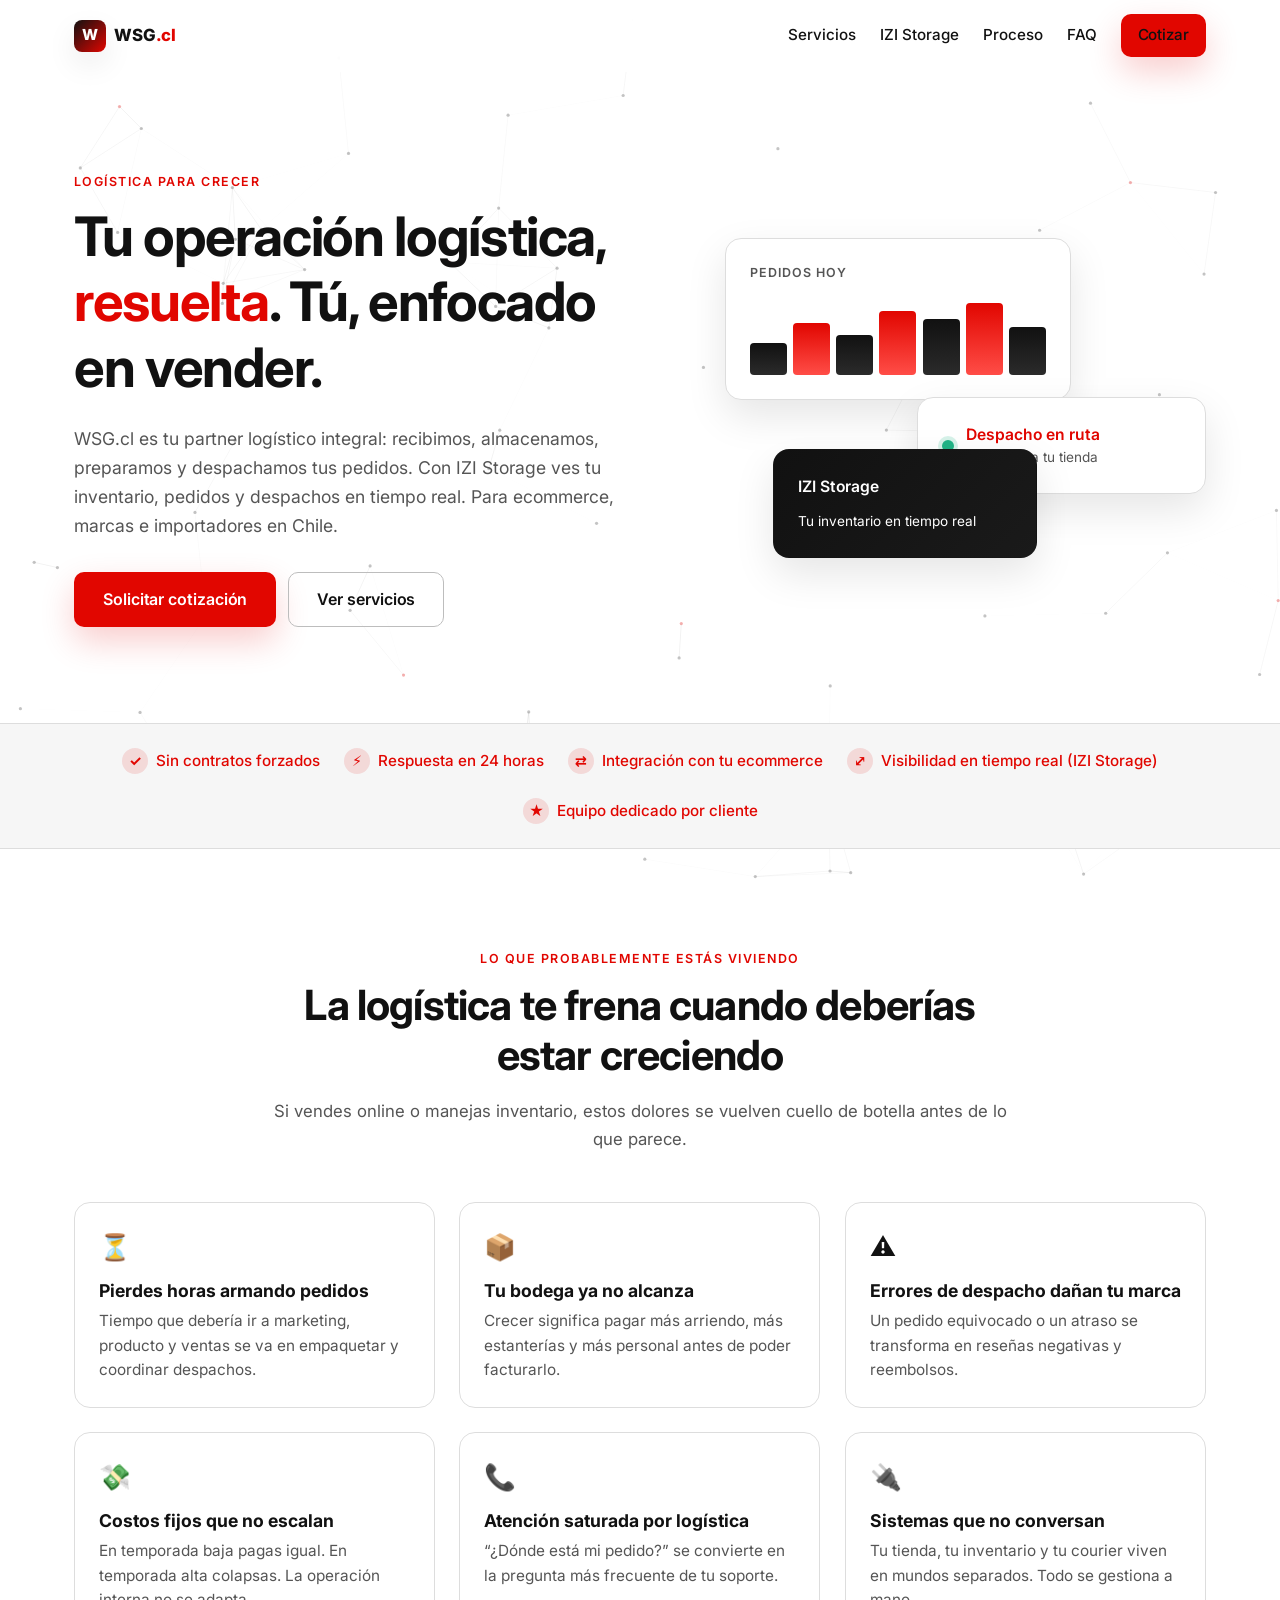
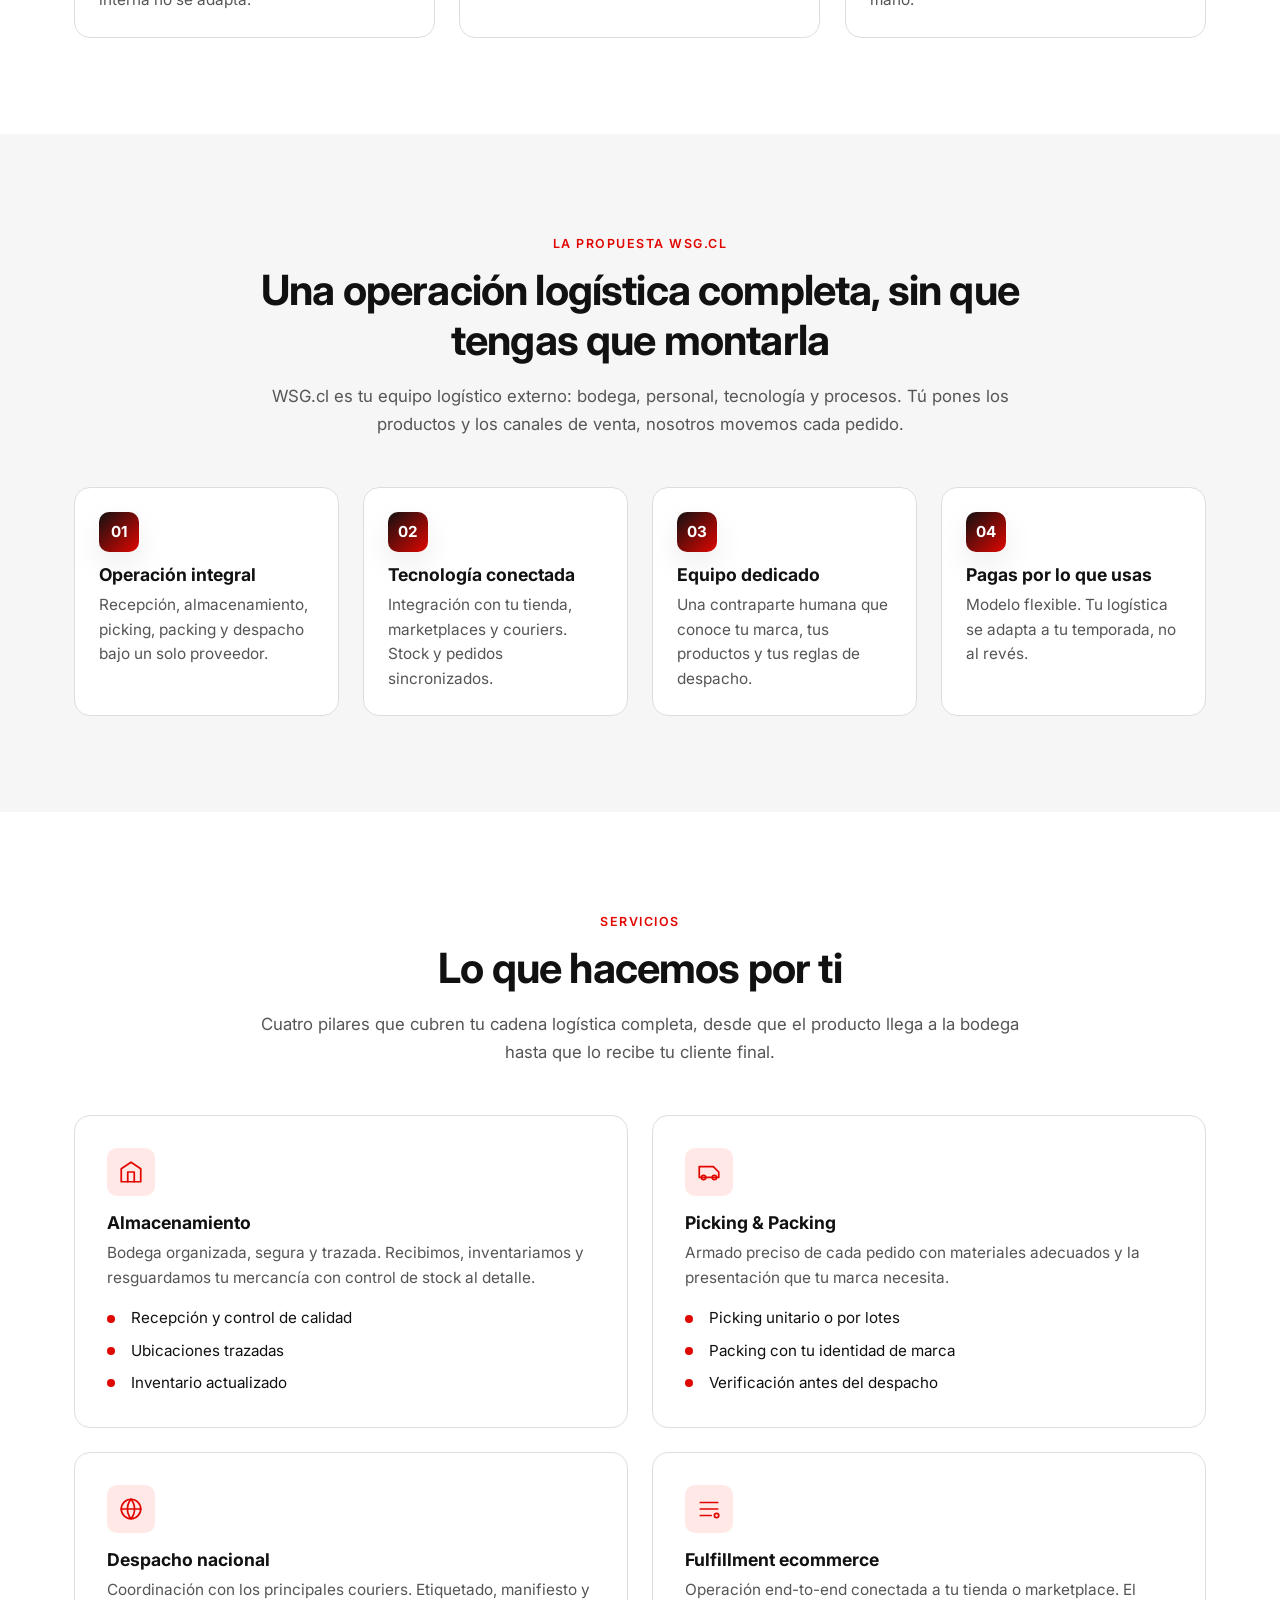
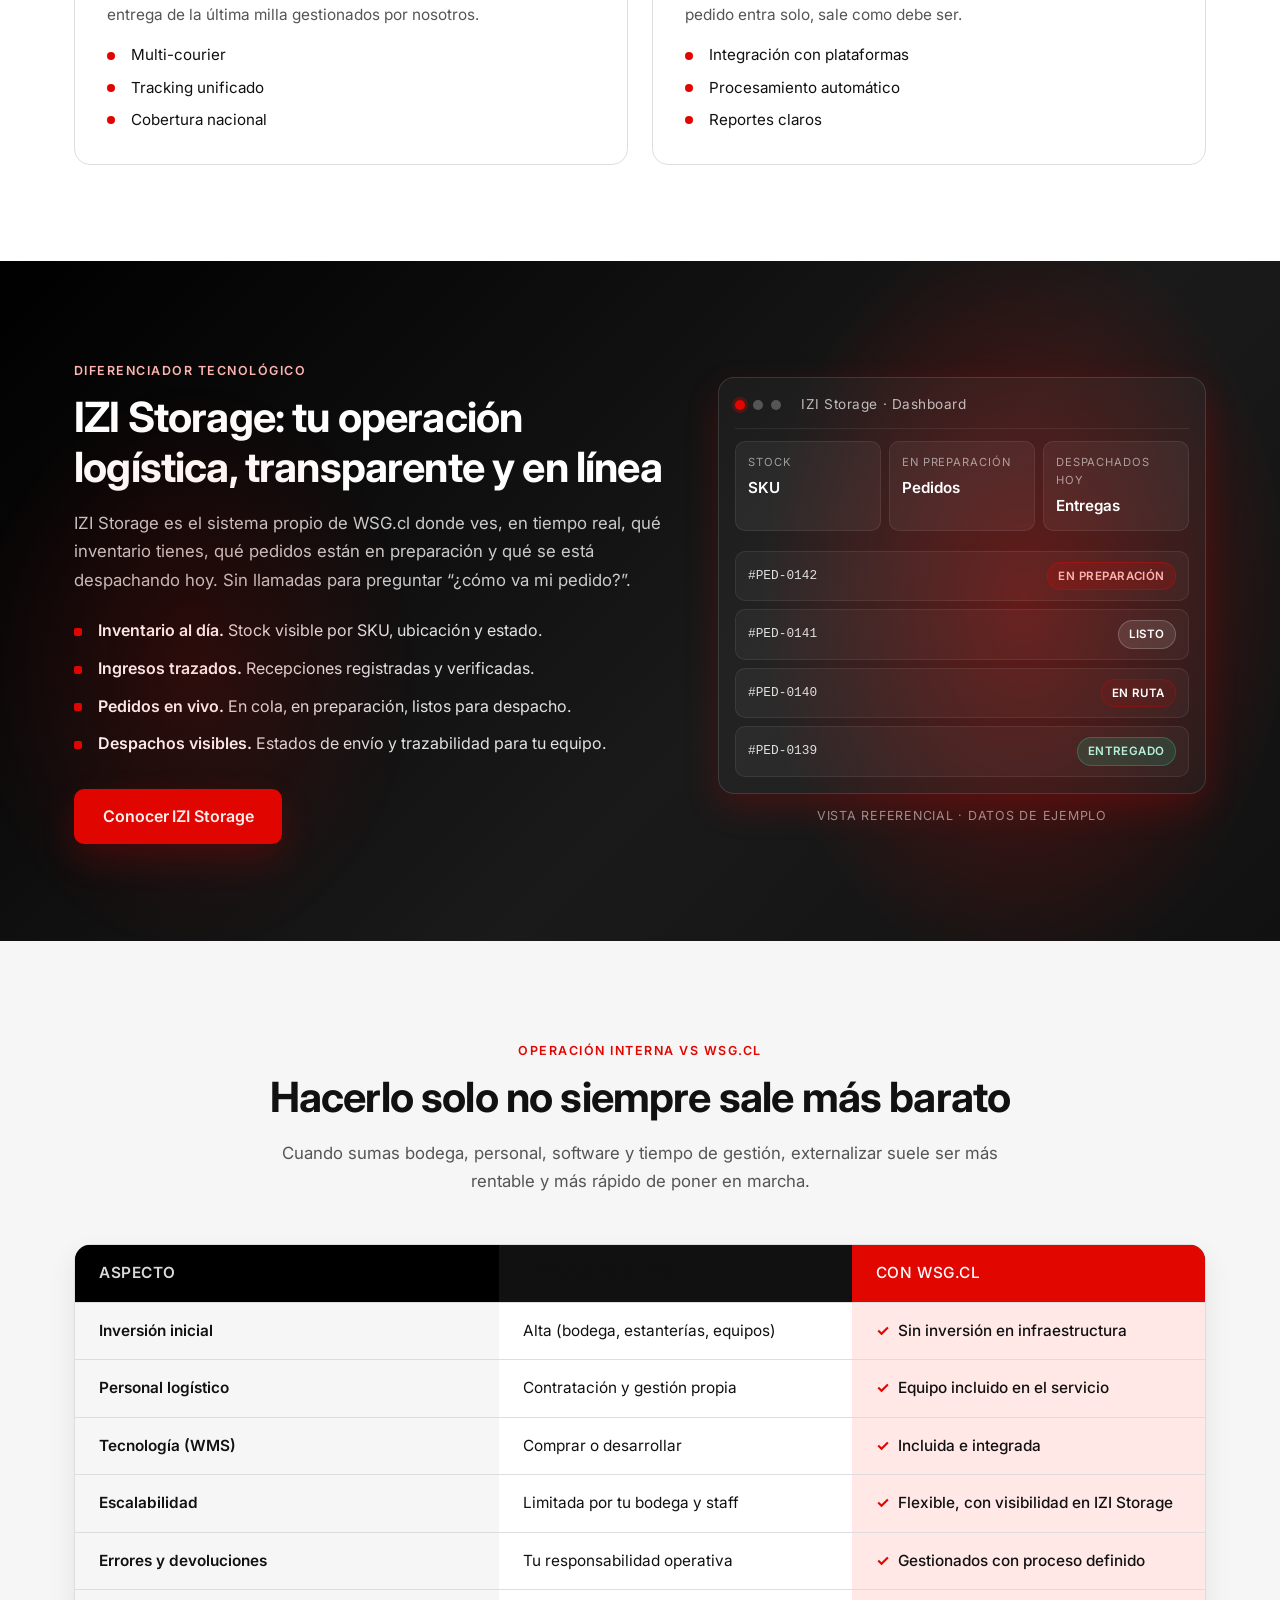
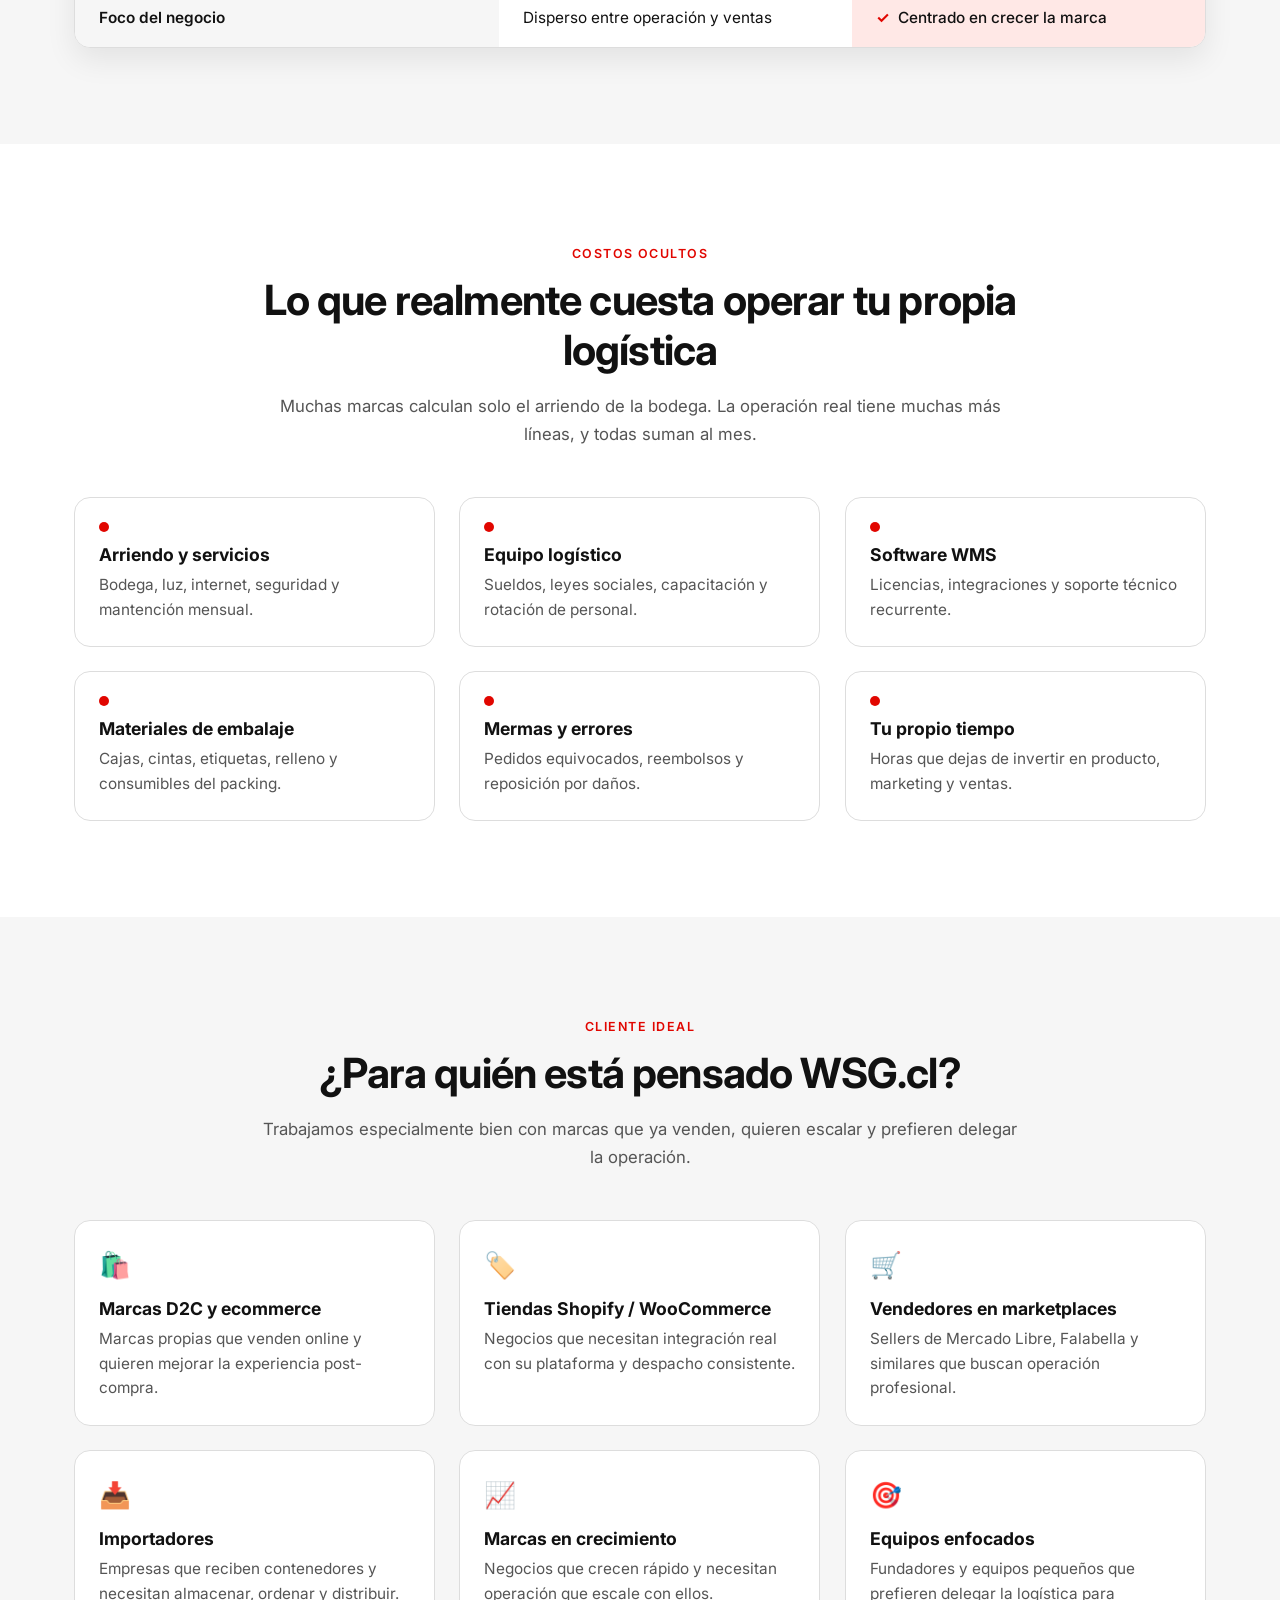
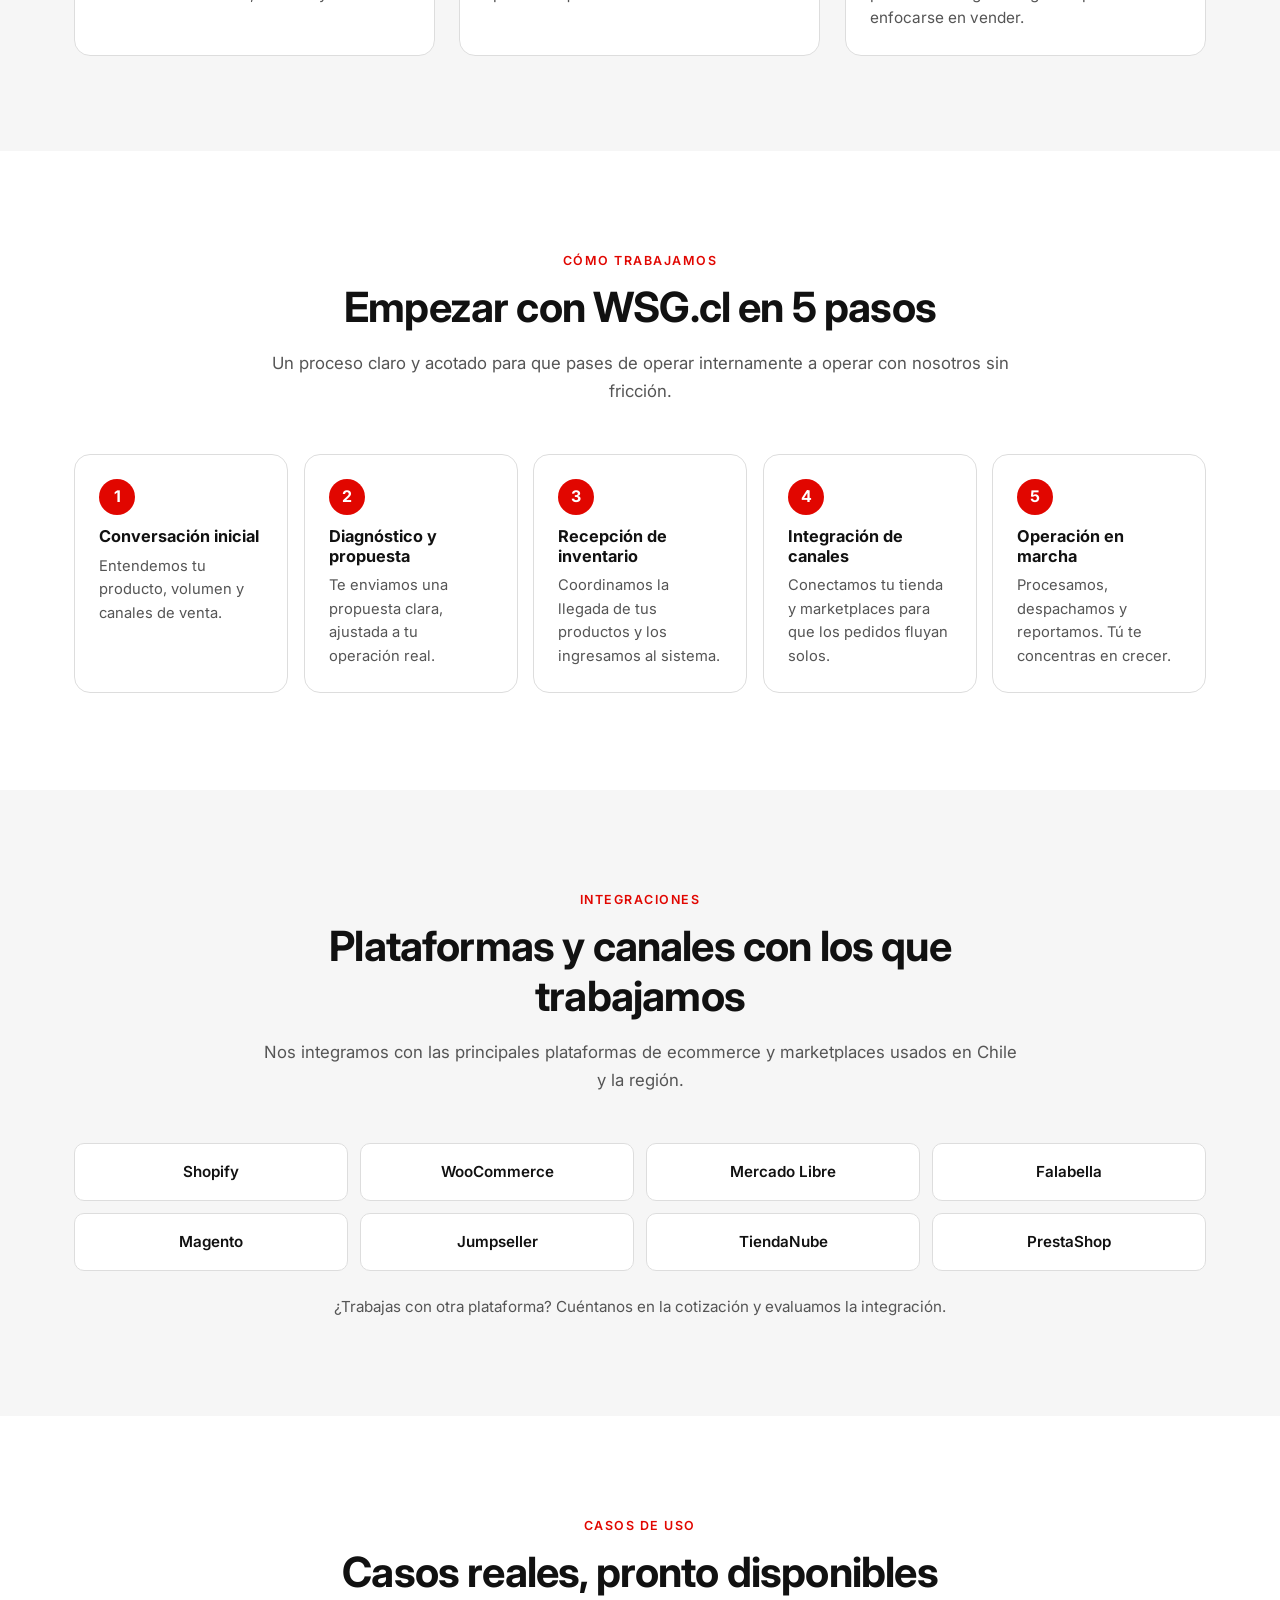
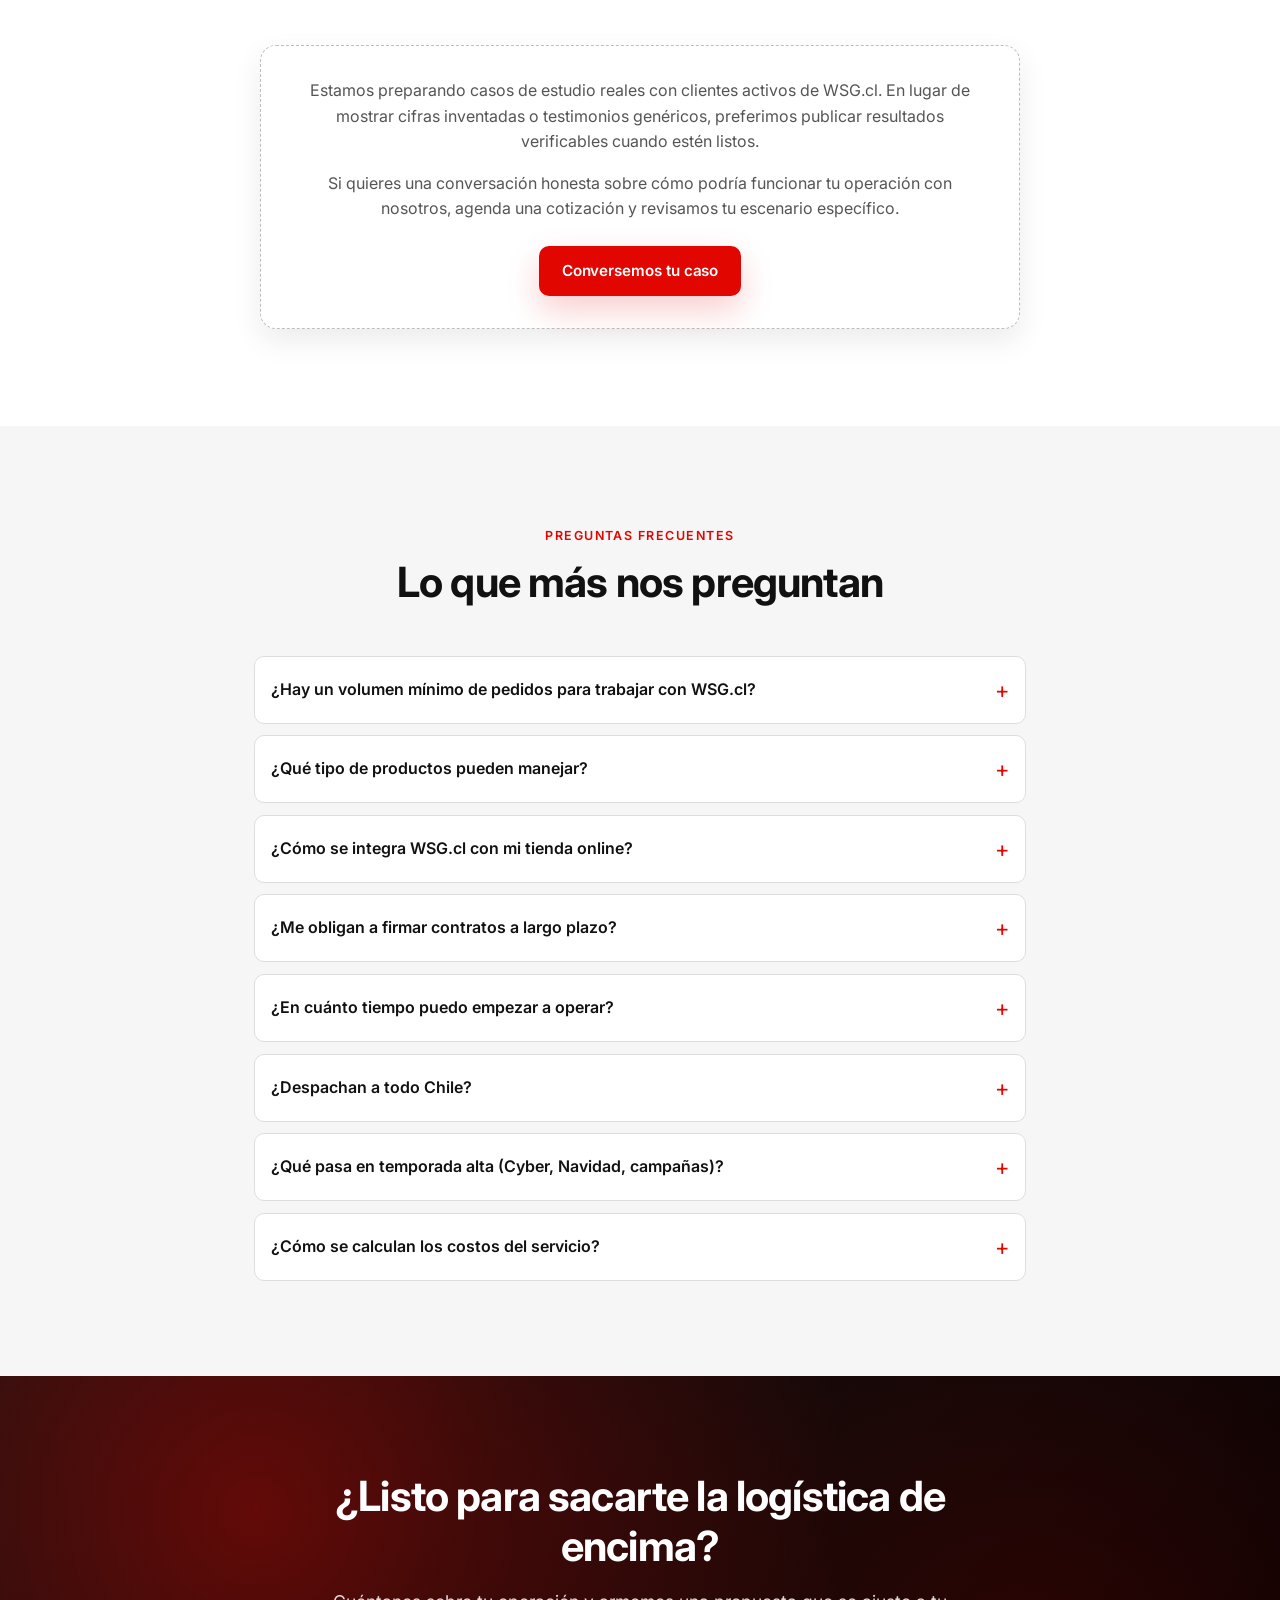
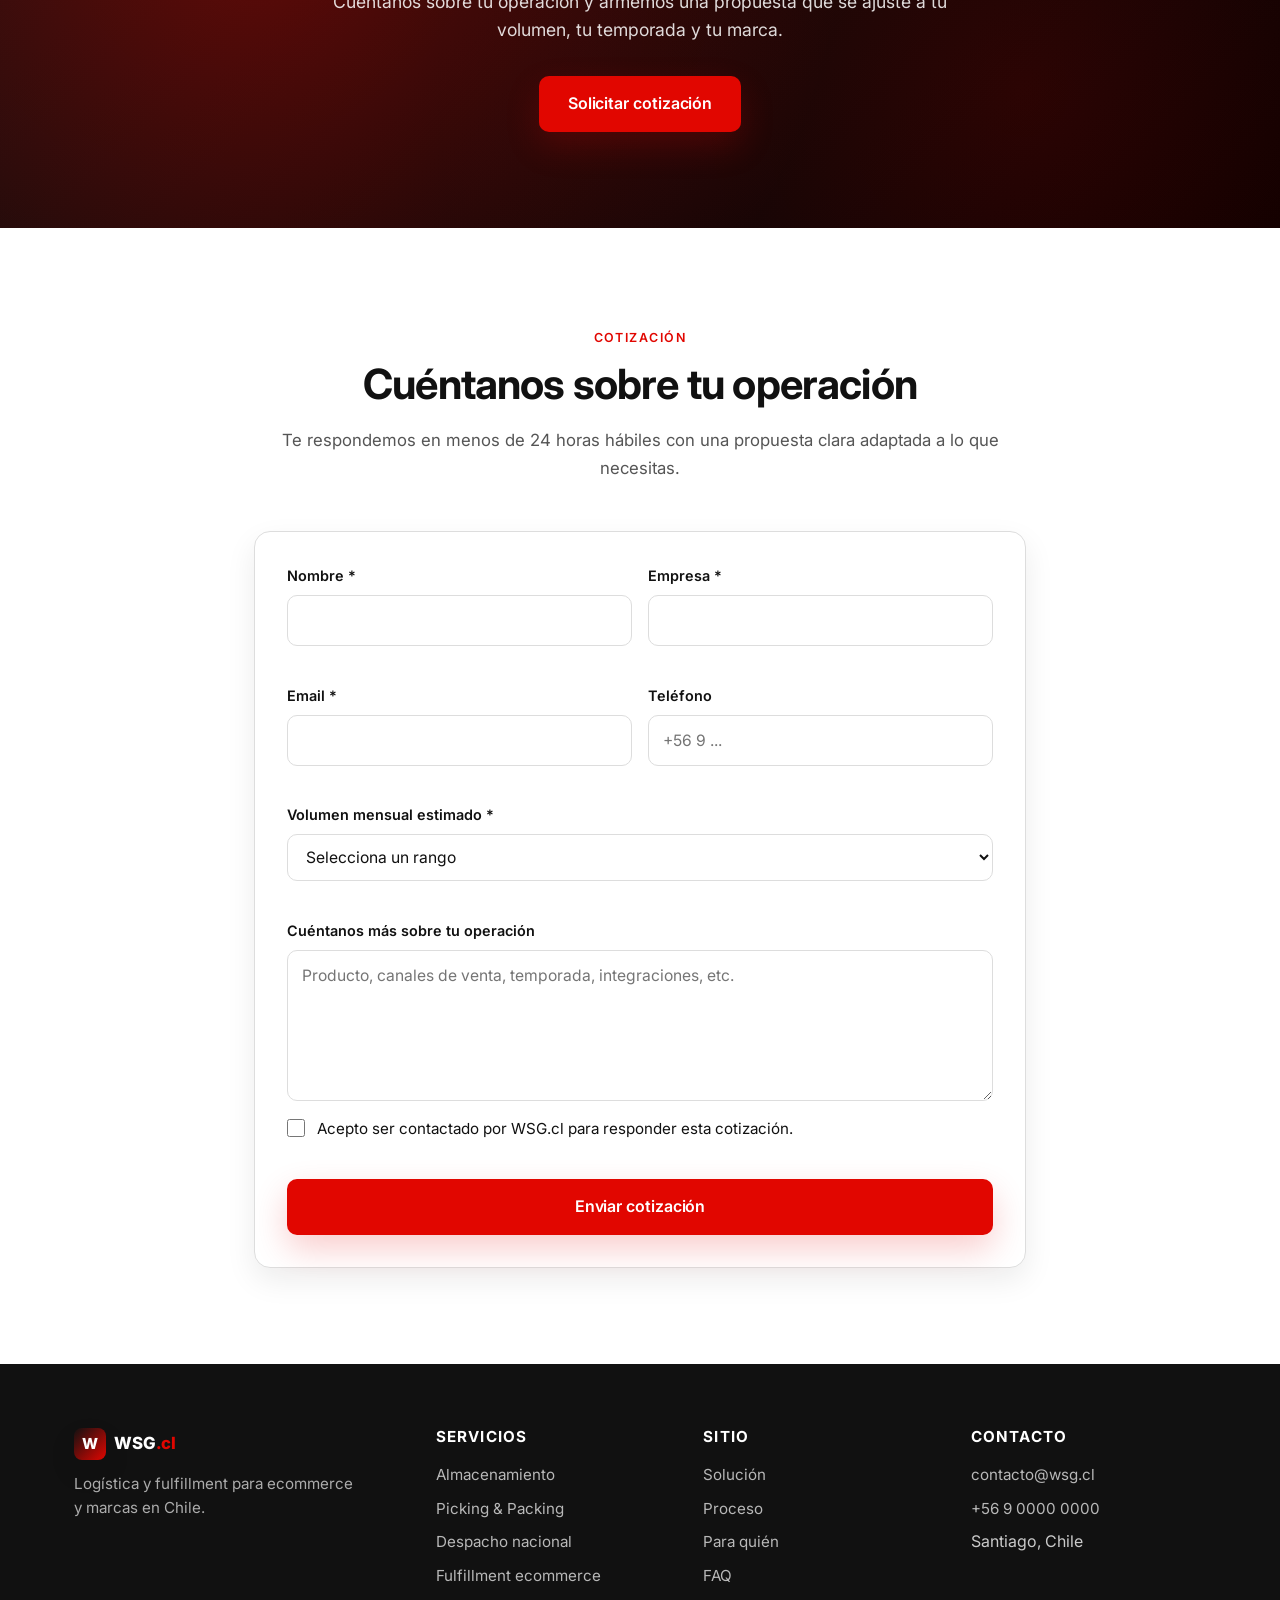
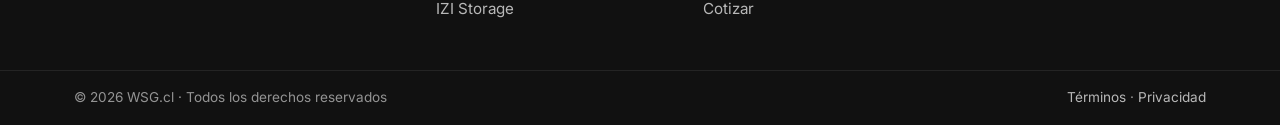
==== wsg-landing/index.html @ 66ef132b "QA fixes: toast, a11y, reduced-motion, breakpoints, dead code Findings addressed from the full-proje" ====
<!DOCTYPE html>
<html lang="es">
<head>
  <meta charset="UTF-8" />
  <meta name="viewport" content="width=device-width, initial-scale=1.0" />
  <meta name="theme-color" content="#E10600" />
  <meta name="description" content="WSG.cl: tu partner logístico integral en Chile. Almacenamiento, picking, packing y despacho para ecommerce y marcas. IZI Storage: visualiza inventario, pedidos y despachos en tiempo real." />
  <meta name="keywords" content="logística, fulfillment, almacenamiento, picking, packing, despacho, ecommerce, Chile, IZI Storage, WSG" />

  <title>WSG.cl · Logística y fulfillment para ecommerce y marcas</title>

  <link rel="icon" type="image/svg+xml" href="assets/favicon.svg" />

  <link rel="preconnect" href="https://fonts.googleapis.com" />
  <link rel="preconnect" href="https://fonts.gstatic.com" crossorigin />
  <link href="https://fonts.googleapis.com/css2?family=Inter:wght@400;500;600;700;800&display=swap" rel="stylesheet" />

  <link rel="stylesheet" href="css/reset.css" />
  <link rel="stylesheet" href="css/layout.css" />
  <link rel="stylesheet" href="css/components.css" />
  <link rel="stylesheet" href="css/animations.css" />
</head>
<body>

  <!-- Barra de progreso de scroll -->
  <div id="scroll-progress" class="scroll-progress" aria-hidden="true"></div>

  <!-- Toast de confirmación (form) -->
  <div id="toast" class="toast" role="status" aria-live="polite"></div>

  <!-- Fondo visual animado -->
  <canvas id="bg-canvas" class="bg-canvas" aria-hidden="true"></canvas>

  <!-- Navegación -->
  <header class="nav" id="nav">
    <div class="container nav__inner">
      <a href="#top" class="nav__logo" aria-label="WSG.cl inicio">
        <span class="nav__logo-mark">W</span>
        <span class="nav__logo-text">WSG<span class="nav__logo-dot">.cl</span></span>
      </a>

      <nav class="nav__links" aria-label="Navegación principal">
        <a href="#servicios">Servicios</a>
        <a href="#izi-storage">IZI Storage</a>
        <a href="#proceso">Proceso</a>
        <a href="#faq">FAQ</a>
        <a href="#cotizar" class="btn btn--primary btn--sm">Cotizar</a>
      </nav>

      <button class="nav__toggle" id="nav-toggle" aria-label="Abrir menú" aria-expanded="false">
        <span></span><span></span><span></span>
      </button>
    </div>
  </header>

  <main id="top">

    <!-- HERO -->
    <section class="hero">
      <div class="container hero__inner">
        <div class="hero__content reveal">
          <span class="eyebrow">Logística para crecer</span>
          <h1 class="hero__title">
            Tu operación logística, <span class="text-accent">resuelta</span>.
            Tú, enfocado en vender.
          </h1>
          <p class="hero__subtitle">
            WSG.cl es tu partner logístico integral: recibimos, almacenamos, preparamos
            y despachamos tus pedidos. Con IZI Storage ves tu inventario, pedidos y
            despachos en tiempo real. Para ecommerce, marcas e importadores en Chile.
          </p>
          <div class="hero__cta">
            <a href="#cotizar" class="btn btn--primary btn--lg">Solicitar cotización</a>
            <a href="#servicios" class="btn btn--ghost btn--lg">Ver servicios</a>
          </div>
        </div>

        <div class="hero__visual reveal" aria-hidden="true">
          <div class="hero__card hero__card--1">
            <div class="hero__card-label">Pedidos hoy</div>
            <div class="hero__card-bars">
              <span class="hero__bar hero__bar--40"></span>
              <span class="hero__bar hero__bar--65"></span>
              <span class="hero__bar hero__bar--50"></span>
              <span class="hero__bar hero__bar--80"></span>
              <span class="hero__bar hero__bar--70"></span>
              <span class="hero__bar hero__bar--90"></span>
              <span class="hero__bar hero__bar--60"></span>
            </div>
          </div>
          <div class="hero__card hero__card--2">
            <div class="hero__card-dot"></div>
            <div>
              <div class="hero__card-title">Despacho en ruta</div>
              <div class="hero__card-sub">Integrado a tu tienda</div>
            </div>
          </div>
          <div class="hero__card hero__card--3">
            <div class="hero__card-title">IZI Storage</div>
            <div class="hero__card-sub">Tu inventario en tiempo real</div>
          </div>
        </div>
      </div>
    </section>

    <!-- TRUST BAR -->
    <section class="trust">
      <div class="container">
        <ul class="trust__list">
          <li class="trust__item reveal">
            <span class="trust__icon" aria-hidden="true">✓</span>
            <span>Sin contratos forzados</span>
          </li>
          <li class="trust__item reveal">
            <span class="trust__icon" aria-hidden="true">⚡</span>
            <span>Respuesta en 24 horas</span>
          </li>
          <li class="trust__item reveal">
            <span class="trust__icon" aria-hidden="true">⇄</span>
            <span>Integración con tu ecommerce</span>
          </li>
          <li class="trust__item reveal">
            <span class="trust__icon" aria-hidden="true">⤢</span>
            <span>Visibilidad en tiempo real (IZI Storage)</span>
          </li>
          <li class="trust__item reveal">
            <span class="trust__icon" aria-hidden="true">★</span>
            <span>Equipo dedicado por cliente</span>
          </li>
        </ul>
      </div>
    </section>

    <!-- DOLORES -->
    <section class="section" id="dolores">
      <div class="container">
        <header class="section__header reveal">
          <span class="eyebrow">Lo que probablemente estás viviendo</span>
          <h2 class="section__title">La logística te frena cuando deberías estar creciendo</h2>
          <p class="section__lead">
            Si vendes online o manejas inventario, estos dolores se vuelven cuello de botella
            antes de lo que parece.
          </p>
        </header>

        <div class="grid grid--3">
          <article class="pain reveal">
            <div class="pain__icon">⏳</div>
            <h3>Pierdes horas armando pedidos</h3>
            <p>Tiempo que debería ir a marketing, producto y ventas se va en empaquetar y coordinar despachos.</p>
          </article>
          <article class="pain reveal">
            <div class="pain__icon">📦</div>
            <h3>Tu bodega ya no alcanza</h3>
            <p>Crecer significa pagar más arriendo, más estanterías y más personal antes de poder facturarlo.</p>
          </article>
          <article class="pain reveal">
            <div class="pain__icon">⚠️</div>
            <h3>Errores de despacho dañan tu marca</h3>
            <p>Un pedido equivocado o un atraso se transforma en reseñas negativas y reembolsos.</p>
          </article>
          <article class="pain reveal">
            <div class="pain__icon">💸</div>
            <h3>Costos fijos que no escalan</h3>
            <p>En temporada baja pagas igual. En temporada alta colapsas. La operación interna no se adapta.</p>
          </article>
          <article class="pain reveal">
            <div class="pain__icon">📞</div>
            <h3>Atención saturada por logística</h3>
            <p>“¿Dónde está mi pedido?” se convierte en la pregunta más frecuente de tu soporte.</p>
          </article>
          <article class="pain reveal">
            <div class="pain__icon">🔌</div>
            <h3>Sistemas que no conversan</h3>
            <p>Tu tienda, tu inventario y tu courier viven en mundos separados. Todo se gestiona a mano.</p>
          </article>
        </div>
      </div>
    </section>

    <!-- SOLUCIÓN -->
    <section class="section section--alt" id="solucion">
      <div class="container">
        <header class="section__header reveal">
          <span class="eyebrow">La propuesta WSG.cl</span>
          <h2 class="section__title">Una operación logística completa, sin que tengas que montarla</h2>
          <p class="section__lead">
            WSG.cl es tu equipo logístico externo: bodega, personal, tecnología y procesos.
            Tú pones los productos y los canales de venta, nosotros movemos cada pedido.
          </p>
        </header>

        <div class="grid grid--4">
          <div class="feature reveal">
            <div class="feature__num">01</div>
            <h3>Operación integral</h3>
            <p>Recepción, almacenamiento, picking, packing y despacho bajo un solo proveedor.</p>
          </div>
          <div class="feature reveal">
            <div class="feature__num">02</div>
            <h3>Tecnología conectada</h3>
            <p>Integración con tu tienda, marketplaces y couriers. Stock y pedidos sincronizados.</p>
          </div>
          <div class="feature reveal">
            <div class="feature__num">03</div>
            <h3>Equipo dedicado</h3>
            <p>Una contraparte humana que conoce tu marca, tus productos y tus reglas de despacho.</p>
          </div>
          <div class="feature reveal">
            <div class="feature__num">04</div>
            <h3>Pagas por lo que usas</h3>
            <p>Modelo flexible. Tu logística se adapta a tu temporada, no al revés.</p>
          </div>
        </div>
      </div>
    </section>

    <!-- SERVICIOS -->
    <section class="section" id="servicios">
      <div class="container">
        <header class="section__header reveal">
          <span class="eyebrow">Servicios</span>
          <h2 class="section__title">Lo que hacemos por ti</h2>
          <p class="section__lead">
            Cuatro pilares que cubren tu cadena logística completa, desde que el producto
            llega a la bodega hasta que lo recibe tu cliente final.
          </p>
        </header>

        <div class="grid grid--2">
          <article class="service reveal">
            <div class="service__icon" aria-hidden="true">
              <svg viewBox="0 0 24 24" fill="none" stroke="currentColor" stroke-width="1.6" stroke-linecap="round" stroke-linejoin="round"><path d="M3 9l9-6 9 6v12H3z"/><path d="M9 21V12h6v9"/></svg>
            </div>
            <h3>Almacenamiento</h3>
            <p>Bodega organizada, segura y trazada. Recibimos, inventariamos y resguardamos tu mercancía con control de stock al detalle.</p>
            <ul class="service__bullets">
              <li>Recepción y control de calidad</li>
              <li>Ubicaciones trazadas</li>
              <li>Inventario actualizado</li>
            </ul>
          </article>

          <article class="service reveal">
            <div class="service__icon" aria-hidden="true">
              <svg viewBox="0 0 24 24" fill="none" stroke="currentColor" stroke-width="1.6" stroke-linecap="round" stroke-linejoin="round"><path d="M3 7h13l5 5v5H3z"/><circle cx="7" cy="17" r="2"/><circle cx="17" cy="17" r="2"/></svg>
            </div>
            <h3>Picking &amp; Packing</h3>
            <p>Armado preciso de cada pedido con materiales adecuados y la presentación que tu marca necesita.</p>
            <ul class="service__bullets">
              <li>Picking unitario o por lotes</li>
              <li>Packing con tu identidad de marca</li>
              <li>Verificación antes del despacho</li>
            </ul>
          </article>

          <article class="service reveal">
            <div class="service__icon" aria-hidden="true">
              <svg viewBox="0 0 24 24" fill="none" stroke="currentColor" stroke-width="1.6" stroke-linecap="round" stroke-linejoin="round"><circle cx="12" cy="12" r="9"/><path d="M3 12h18M12 3a14 14 0 010 18M12 3a14 14 0 000 18"/></svg>
            </div>
            <h3>Despacho nacional</h3>
            <p>Coordinación con los principales couriers. Etiquetado, manifiesto y entrega de la última milla gestionados por nosotros.</p>
            <ul class="service__bullets">
              <li>Multi-courier</li>
              <li>Tracking unificado</li>
              <li>Cobertura nacional</li>
            </ul>
          </article>

          <article class="service reveal">
            <div class="service__icon" aria-hidden="true">
              <svg viewBox="0 0 24 24" fill="none" stroke="currentColor" stroke-width="1.6" stroke-linecap="round" stroke-linejoin="round"><path d="M4 6h16M4 12h16M4 18h10"/><circle cx="19" cy="18" r="2"/></svg>
            </div>
            <h3>Fulfillment ecommerce</h3>
            <p>Operación end-to-end conectada a tu tienda o marketplace. El pedido entra solo, sale como debe ser.</p>
            <ul class="service__bullets">
              <li>Integración con plataformas</li>
              <li>Procesamiento automático</li>
              <li>Reportes claros</li>
            </ul>
          </article>
        </div>
      </div>
    </section>

    <!-- IZI STORAGE -->
    <section class="section izi" id="izi-storage">
      <div class="container izi__inner">
        <div class="izi__content reveal">
          <span class="eyebrow eyebrow--light">Diferenciador tecnológico</span>
          <h2 class="section__title section__title--light">IZI Storage: tu operación logística, transparente y en línea</h2>
          <p class="section__lead section__lead--light">
            IZI Storage es el sistema propio de WSG.cl donde ves, en tiempo real,
            qué inventario tienes, qué pedidos están en preparación y qué se está
            despachando hoy. Sin llamadas para preguntar “¿cómo va mi pedido?”.
          </p>
          <ul class="izi__list">
            <li><strong>Inventario al día.</strong> Stock visible por SKU, ubicación y estado.</li>
            <li><strong>Ingresos trazados.</strong> Recepciones registradas y verificadas.</li>
            <li><strong>Pedidos en vivo.</strong> En cola, en preparación, listos para despacho.</li>
            <li><strong>Despachos visibles.</strong> Estados de envío y trazabilidad para tu equipo.</li>
          </ul>
          <a href="#cotizar" class="btn btn--accent btn--lg">Conocer IZI Storage</a>
        </div>

        <div class="izi__visual reveal" aria-hidden="true">
          <div class="izi__dashboard">
            <div class="izi__dashboard-head">
              <span class="izi__dot izi__dot--red"></span>
              <span class="izi__dot"></span>
              <span class="izi__dot"></span>
              <span class="izi__dashboard-title">IZI Storage · Dashboard</span>
            </div>
            <div class="izi__stats">
              <div class="izi__stat">
                <span class="izi__stat-label">Stock</span>
                <span class="izi__stat-value">SKU</span>
              </div>
              <div class="izi__stat">
                <span class="izi__stat-label">En preparación</span>
                <span class="izi__stat-value">Pedidos</span>
              </div>
              <div class="izi__stat">
                <span class="izi__stat-label">Despachados hoy</span>
                <span class="izi__stat-value">Entregas</span>
              </div>
            </div>
            <div class="izi__rows">
              <div class="izi__row">
                <span class="izi__row-id">#PED-0142</span>
                <span class="izi__row-state izi__row-state--prep">En preparación</span>
              </div>
              <div class="izi__row">
                <span class="izi__row-id">#PED-0141</span>
                <span class="izi__row-state izi__row-state--ready">Listo</span>
              </div>
              <div class="izi__row">
                <span class="izi__row-id">#PED-0140</span>
                <span class="izi__row-state izi__row-state--out">En ruta</span>
              </div>
              <div class="izi__row">
                <span class="izi__row-id">#PED-0139</span>
                <span class="izi__row-state izi__row-state--done">Entregado</span>
              </div>
            </div>
          </div>
          <div class="izi__visual-label">Vista referencial · datos de ejemplo</div>
        </div>
      </div>
    </section>

    <!-- COMPARACIÓN -->
    <section class="section section--alt" id="comparacion">
      <div class="container">
        <header class="section__header reveal">
          <span class="eyebrow">Operación interna vs WSG.cl</span>
          <h2 class="section__title">Hacerlo solo no siempre sale más barato</h2>
          <p class="section__lead">
            Cuando sumas bodega, personal, software y tiempo de gestión, externalizar suele ser
            más rentable y más rápido de poner en marcha.
          </p>
        </header>

        <div class="compare reveal">
          <div class="compare__row compare__row--head">
            <div class="compare__cell compare__cell--label">Aspecto</div>
            <div class="compare__cell">Operación interna</div>
            <div class="compare__cell compare__cell--wsg">Con WSG.cl</div>
          </div>
          <div class="compare__row">
            <div class="compare__cell compare__cell--label">Inversión inicial</div>
            <div class="compare__cell">Alta (bodega, estanterías, equipos)</div>
            <div class="compare__cell compare__cell--wsg">Sin inversión en infraestructura</div>
          </div>
          <div class="compare__row">
            <div class="compare__cell compare__cell--label">Personal logístico</div>
            <div class="compare__cell">Contratación y gestión propia</div>
            <div class="compare__cell compare__cell--wsg">Equipo incluido en el servicio</div>
          </div>
          <div class="compare__row">
            <div class="compare__cell compare__cell--label">Tecnología (WMS)</div>
            <div class="compare__cell">Comprar o desarrollar</div>
            <div class="compare__cell compare__cell--wsg">Incluida e integrada</div>
          </div>
          <div class="compare__row">
            <div class="compare__cell compare__cell--label">Escalabilidad</div>
            <div class="compare__cell">Limitada por tu bodega y staff</div>
            <div class="compare__cell compare__cell--wsg">Flexible, con visibilidad en IZI Storage</div>
          </div>
          <div class="compare__row">
            <div class="compare__cell compare__cell--label">Errores y devoluciones</div>
            <div class="compare__cell">Tu responsabilidad operativa</div>
            <div class="compare__cell compare__cell--wsg">Gestionados con proceso definido</div>
          </div>
          <div class="compare__row">
            <div class="compare__cell compare__cell--label">Foco del negocio</div>
            <div class="compare__cell">Disperso entre operación y ventas</div>
            <div class="compare__cell compare__cell--wsg">Centrado en crecer la marca</div>
          </div>
        </div>
      </div>
    </section>

    <!-- COSTOS OCULTOS -->
    <section class="section" id="costos">
      <div class="container">
        <header class="section__header reveal">
          <span class="eyebrow">Costos ocultos</span>
          <h2 class="section__title">Lo que realmente cuesta operar tu propia logística</h2>
          <p class="section__lead">
            Muchas marcas calculan solo el arriendo de la bodega. La operación real tiene
            muchas más líneas, y todas suman al mes.
          </p>
        </header>

        <div class="grid grid--3">
          <div class="cost reveal">
            <div class="cost__bullet"></div>
            <h3>Arriendo y servicios</h3>
            <p>Bodega, luz, internet, seguridad y mantención mensual.</p>
          </div>
          <div class="cost reveal">
            <div class="cost__bullet"></div>
            <h3>Equipo logístico</h3>
            <p>Sueldos, leyes sociales, capacitación y rotación de personal.</p>
          </div>
          <div class="cost reveal">
            <div class="cost__bullet"></div>
            <h3>Software WMS</h3>
            <p>Licencias, integraciones y soporte técnico recurrente.</p>
          </div>
          <div class="cost reveal">
            <div class="cost__bullet"></div>
            <h3>Materiales de embalaje</h3>
            <p>Cajas, cintas, etiquetas, relleno y consumibles del packing.</p>
          </div>
          <div class="cost reveal">
            <div class="cost__bullet"></div>
            <h3>Mermas y errores</h3>
            <p>Pedidos equivocados, reembolsos y reposición por daños.</p>
          </div>
          <div class="cost reveal">
            <div class="cost__bullet"></div>
            <h3>Tu propio tiempo</h3>
            <p>Horas que dejas de invertir en producto, marketing y ventas.</p>
          </div>
        </div>
      </div>
    </section>

    <!-- PARA QUIÉN -->
    <section class="section section--alt" id="para-quien">
      <div class="container">
        <header class="section__header reveal">
          <span class="eyebrow">Cliente ideal</span>
          <h2 class="section__title">¿Para quién está pensado WSG.cl?</h2>
          <p class="section__lead">
            Trabajamos especialmente bien con marcas que ya venden, quieren escalar
            y prefieren delegar la operación.
          </p>
        </header>

        <div class="grid grid--3">
          <div class="audience reveal">
            <div class="audience__icon">🛍️</div>
            <h3>Marcas D2C y ecommerce</h3>
            <p>Marcas propias que venden online y quieren mejorar la experiencia post-compra.</p>
          </div>
          <div class="audience reveal">
            <div class="audience__icon">🏷️</div>
            <h3>Tiendas Shopify / WooCommerce</h3>
            <p>Negocios que necesitan integración real con su plataforma y despacho consistente.</p>
          </div>
          <div class="audience reveal">
            <div class="audience__icon">🛒</div>
            <h3>Vendedores en marketplaces</h3>
            <p>Sellers de Mercado Libre, Falabella y similares que buscan operación profesional.</p>
          </div>
          <div class="audience reveal">
            <div class="audience__icon">📥</div>
            <h3>Importadores</h3>
            <p>Empresas que reciben contenedores y necesitan almacenar, ordenar y distribuir.</p>
          </div>
          <div class="audience reveal">
            <div class="audience__icon">📈</div>
            <h3>Marcas en crecimiento</h3>
            <p>Negocios que crecen rápido y necesitan operación que escale con ellos.</p>
          </div>
          <div class="audience reveal">
            <div class="audience__icon">🎯</div>
            <h3>Equipos enfocados</h3>
            <p>Fundadores y equipos pequeños que prefieren delegar la logística para enfocarse en vender.</p>
          </div>
        </div>
      </div>
    </section>

    <!-- PROCESO -->
    <section class="section" id="proceso">
      <div class="container">
        <header class="section__header reveal">
          <span class="eyebrow">Cómo trabajamos</span>
          <h2 class="section__title">Empezar con WSG.cl en 5 pasos</h2>
          <p class="section__lead">
            Un proceso claro y acotado para que pases de operar internamente a operar con
            nosotros sin fricción.
          </p>
        </header>

        <ol class="steps">
          <li class="steps__item reveal">
            <div class="steps__num">1</div>
            <h3>Conversación inicial</h3>
            <p>Entendemos tu producto, volumen y canales de venta.</p>
          </li>
          <li class="steps__item reveal">
            <div class="steps__num">2</div>
            <h3>Diagnóstico y propuesta</h3>
            <p>Te enviamos una propuesta clara, ajustada a tu operación real.</p>
          </li>
          <li class="steps__item reveal">
            <div class="steps__num">3</div>
            <h3>Recepción de inventario</h3>
            <p>Coordinamos la llegada de tus productos y los ingresamos al sistema.</p>
          </li>
          <li class="steps__item reveal">
            <div class="steps__num">4</div>
            <h3>Integración de canales</h3>
            <p>Conectamos tu tienda y marketplaces para que los pedidos fluyan solos.</p>
          </li>
          <li class="steps__item reveal">
            <div class="steps__num">5</div>
            <h3>Operación en marcha</h3>
            <p>Procesamos, despachamos y reportamos. Tú te concentras en crecer.</p>
          </li>
        </ol>
      </div>
    </section>

    <!-- PLATAFORMAS -->
    <section class="section section--alt" id="plataformas">
      <div class="container">
        <header class="section__header reveal">
          <span class="eyebrow">Integraciones</span>
          <h2 class="section__title">Plataformas y canales con los que trabajamos</h2>
          <p class="section__lead">
            Nos integramos con las principales plataformas de ecommerce y marketplaces
            usados en Chile y la región.
          </p>
        </header>

        <ul class="platforms">
          <li class="platforms__item reveal">Shopify</li>
          <li class="platforms__item reveal">WooCommerce</li>
          <li class="platforms__item reveal">Mercado Libre</li>
          <li class="platforms__item reveal">Falabella</li>
          <li class="platforms__item reveal">Magento</li>
          <li class="platforms__item reveal">Jumpseller</li>
          <li class="platforms__item reveal">TiendaNube</li>
          <li class="platforms__item reveal">PrestaShop</li>
        </ul>
        <p class="platforms__note reveal">
          ¿Trabajas con otra plataforma? Cuéntanos en la cotización y evaluamos la integración.
        </p>
      </div>
    </section>

    <!-- CASO DE USO (placeholder honesto) -->
    <section class="section" id="caso">
      <div class="container">
        <header class="section__header reveal">
          <span class="eyebrow">Casos de uso</span>
          <h2 class="section__title">Casos reales, pronto disponibles</h2>
        </header>

        <div class="case reveal">
          <p class="case__text">
            Estamos preparando casos de estudio reales con clientes activos de WSG.cl.
            En lugar de mostrar cifras inventadas o testimonios genéricos, preferimos
            publicar resultados verificables cuando estén listos.
          </p>
          <p class="case__text">
            Si quieres una conversación honesta sobre cómo podría funcionar tu operación
            con nosotros, agenda una cotización y revisamos tu escenario específico.
          </p>
          <a href="#cotizar" class="btn btn--primary">Conversemos tu caso</a>
        </div>
      </div>
    </section>

    <!-- FAQ -->
    <section class="section section--alt" id="faq">
      <div class="container container--narrow">
        <header class="section__header reveal">
          <span class="eyebrow">Preguntas frecuentes</span>
          <h2 class="section__title">Lo que más nos preguntan</h2>
        </header>

        <div class="faq">
          <details class="faq__item reveal">
            <summary>¿Hay un volumen mínimo de pedidos para trabajar con WSG.cl?</summary>
            <p>Evaluamos cada caso. Trabajamos con marcas pequeñas en crecimiento y con operaciones más grandes. Lo importante es que el modelo haga sentido para ambos.</p>
          </details>
          <details class="faq__item reveal">
            <summary>¿Qué tipo de productos pueden manejar?</summary>
            <p>Productos no perecibles de retail, ecommerce e importación. Si tu producto tiene requisitos especiales (frágil, regulado, dimensiones particulares) lo conversamos en la cotización.</p>
          </details>
          <details class="faq__item reveal">
            <summary>¿Cómo se integra WSG.cl con mi tienda online?</summary>
            <p>Nos conectamos con tu plataforma (Shopify, WooCommerce, marketplaces, etc.) para sincronizar pedidos y stock. El objetivo es que el pedido entre y se despache sin trabajo manual de tu equipo.</p>
          </details>
          <details class="faq__item reveal">
            <summary>¿Me obligan a firmar contratos a largo plazo?</summary>
            <p>No trabajamos con contratos rígidos. Buscamos relaciones largas porque el servicio es bueno, no porque te tengamos amarrado.</p>
          </details>
          <details class="faq__item reveal">
            <summary>¿En cuánto tiempo puedo empezar a operar?</summary>
            <p>Depende del volumen de inventario y de la integración necesaria. Generalmente desde la firma de propuesta hasta procesar los primeros pedidos hablamos de semanas, no de meses.</p>
          </details>
          <details class="faq__item reveal">
            <summary>¿Despachan a todo Chile?</summary>
            <p>Sí, coordinamos despacho nacional con los principales couriers. La cobertura final depende del courier elegido para cada zona.</p>
          </details>
          <details class="faq__item reveal">
            <summary>¿Qué pasa en temporada alta (Cyber, Navidad, campañas)?</summary>
            <p>Trabajamos con un modelo flexible: escalamos operación para que la temporada alta no colapse tu negocio. Y con IZI Storage tu equipo ve en tiempo real lo que está pasando con cada pedido, sin tener que llamarnos para preguntar.</p>
          </details>
          <details class="faq__item reveal">
            <summary>¿Cómo se calculan los costos del servicio?</summary>
            <p>El modelo combina almacenamiento, manipulación por pedido y despacho. Te enviamos una propuesta clara según tu volumen real, sin letra chica.</p>
          </details>
        </div>
      </div>
    </section>

    <!-- CTA FINAL -->
    <section class="cta-final">
      <div class="container cta-final__inner reveal">
        <h2 class="cta-final__title">¿Listo para sacarte la logística de encima?</h2>
        <p class="cta-final__text">
          Cuéntanos sobre tu operación y armemos una propuesta que se ajuste a tu volumen,
          tu temporada y tu marca.
        </p>
        <a href="#cotizar" class="btn btn--accent btn--lg">Solicitar cotización</a>
      </div>
    </section>

    <!-- FORMULARIO DE COTIZACIÓN -->
    <section class="section" id="cotizar">
      <div class="container container--narrow">
        <header class="section__header reveal">
          <span class="eyebrow">Cotización</span>
          <h2 class="section__title">Cuéntanos sobre tu operación</h2>
          <p class="section__lead">
            Te respondemos en menos de 24 horas hábiles con una propuesta clara
            adaptada a lo que necesitas.
          </p>
        </header>

        <form class="form reveal" id="quote-form" novalidate>
          <div class="form__row">
            <div class="form__field">
              <label for="f-nombre">Nombre *</label>
              <input id="f-nombre" name="nombre" type="text" required autocomplete="name" />
              <small class="form__error" data-error-for="nombre"></small>
            </div>
            <div class="form__field">
              <label for="f-empresa">Empresa *</label>
              <input id="f-empresa" name="empresa" type="text" required autocomplete="organization" />
              <small class="form__error" data-error-for="empresa"></small>
            </div>
          </div>

          <div class="form__row">
            <div class="form__field">
              <label for="f-email">Email *</label>
              <input id="f-email" name="email" type="email" required autocomplete="email" />
              <small class="form__error" data-error-for="email"></small>
            </div>
            <div class="form__field">
              <label for="f-telefono">Teléfono</label>
              <input id="f-telefono" name="telefono" type="tel" autocomplete="tel" placeholder="+56 9 ..." />
              <small class="form__error" data-error-for="telefono"></small>
            </div>
          </div>

          <div class="form__field">
            <label for="f-volumen">Volumen mensual estimado *</label>
            <select id="f-volumen" name="volumen" required>
              <option value="">Selecciona un rango</option>
              <option value="0-100">Hasta 100 pedidos / mes</option>
              <option value="100-500">100 a 500 pedidos / mes</option>
              <option value="500-2000">500 a 2.000 pedidos / mes</option>
              <option value="2000-5000">2.000 a 5.000 pedidos / mes</option>
              <option value="5000+">Más de 5.000 pedidos / mes</option>
              <option value="solo-almacenamiento">Solo almacenamiento</option>
            </select>
            <small class="form__error" data-error-for="volumen"></small>
          </div>

          <div class="form__field">
            <label for="f-mensaje">Cuéntanos más sobre tu operación</label>
            <textarea id="f-mensaje" name="mensaje" rows="5" placeholder="Producto, canales de venta, temporada, integraciones, etc."></textarea>
          </div>

          <div class="form__field form__field--check">
            <label>
              <input type="checkbox" id="f-privacidad" name="privacidad" required />
              <span>Acepto ser contactado por WSG.cl para responder esta cotización.</span>
            </label>
            <small class="form__error" data-error-for="privacidad"></small>
          </div>

          <button type="submit" class="btn btn--primary btn--lg btn--block">
            Enviar cotización
          </button>

          <div class="form__feedback" id="form-feedback" role="status" aria-live="polite"></div>
        </form>
      </div>
    </section>

  </main>

  <!-- FOOTER -->
  <footer class="footer">
    <div class="container footer__inner">
      <div class="footer__brand">
        <div class="footer__logo">
          <span class="nav__logo-mark">W</span>
          <span class="nav__logo-text">WSG<span class="nav__logo-dot">.cl</span></span>
        </div>
        <p class="footer__tagline">
          Logística y fulfillment para ecommerce y marcas en Chile.
        </p>
      </div>

      <div class="footer__col">
        <h4>Servicios</h4>
        <ul>
          <li><a href="#servicios">Almacenamiento</a></li>
          <li><a href="#servicios">Picking &amp; Packing</a></li>
          <li><a href="#servicios">Despacho nacional</a></li>
          <li><a href="#servicios">Fulfillment ecommerce</a></li>
          <li><a href="#izi-storage">IZI Storage</a></li>
        </ul>
      </div>

      <div class="footer__col">
        <h4>Sitio</h4>
        <ul>
          <li><a href="#solucion">Solución</a></li>
          <li><a href="#proceso">Proceso</a></li>
          <li><a href="#para-quien">Para quién</a></li>
          <li><a href="#faq">FAQ</a></li>
          <li><a href="#cotizar">Cotizar</a></li>
        </ul>
      </div>

      <div class="footer__col">
        <h4>Contacto</h4>
        <ul>
          <li><a href="mailto:contacto@wsg.cl">contacto@wsg.cl</a></li>
          <li><a href="tel:+56000000000">+56 9 0000 0000</a></li>
          <li>Santiago, Chile</li>
        </ul>
      </div>
    </div>

    <div class="footer__bottom">
      <div class="container footer__bottom-inner">
        <span>© <span id="year"></span> WSG.cl · Todos los derechos reservados</span>
        <span class="footer__legal">
          <a href="#">Términos</a> · <a href="#">Privacidad</a>
        </span>
      </div>
    </div>
  </footer>

  <!-- Scripts -->
  <script src="js/visual.js" defer></script>
  <script src="js/interactions.js" defer></script>
  <script src="js/forms.js" defer></script>
</body>
</html>
---- wsg-landing/css/layout.css ----
/* =========================================================
 * layout.css
 * Sistema de contenedores, grillas, secciones y breakpoints
 * mobile-first del sitio WSG.cl. Define la estructura
 * geométrica sobre la que se montan los componentes.
 * ========================================================= */

/* ---------- Contenedores ---------- */
.container {
  width: 100%;
  max-width: var(--container-max);
  margin: 0 auto;
  padding: 0 var(--space-5);
}

.container--narrow {
  max-width: var(--container-narrow);
}

/* ---------- Secciones ---------- */
.section {
  position: relative;
  padding: var(--space-9) 0;
}

.section--alt {
  background-color: var(--color-bg-soft);
}

.section__header {
  max-width: 760px;
  margin: 0 auto var(--space-7);
  text-align: center;
}

.section__title {
  font-size: clamp(1.75rem, 2.6vw + 1rem, 2.6rem);
  margin-bottom: var(--space-4);
  letter-spacing: -0.02em;
}

.section__title--light {
  color: #fff;
}

.section__lead {
  font-size: 1.05rem;
  color: var(--color-text-muted);
  line-height: 1.7;
}

.section__lead--light {
  color: rgba(255, 255, 255, 0.78);
}

/* ---------- Eyebrow ---------- */
.eyebrow {
  display: inline-block;
  font-size: 0.78rem;
  font-weight: 600;
  letter-spacing: 0.12em;
  text-transform: uppercase;
  color: var(--color-accent);
  margin-bottom: var(--space-3);
}

.eyebrow--light {
  color: #FFB3B0;
}

/* ---------- Grids ---------- */
.grid {
  display: grid;
  gap: var(--space-5);
}

.grid--2 {
  grid-template-columns: 1fr;
}
.grid--3 {
  grid-template-columns: 1fr;
}
.grid--4 {
  grid-template-columns: 1fr;
}

@media (min-width: 640px) {
  .grid--3 {
    grid-template-columns: repeat(2, 1fr);
  }
  .grid--4 {
    grid-template-columns: repeat(2, 1fr);
  }
}

@media (min-width: 900px) {
  .grid--2 {
    grid-template-columns: repeat(2, 1fr);
  }
  .grid--3 {
    grid-template-columns: repeat(3, 1fr);
  }
  .grid--4 {
    grid-template-columns: repeat(4, 1fr);
  }
}

/* ---------- Hero layout ---------- */
.hero {
  position: relative;
  padding: calc(var(--header-height) + var(--space-9)) 0 var(--space-9);
  overflow: hidden;
}

.hero__inner {
  display: grid;
  gap: var(--space-8);
  grid-template-columns: 1fr;
  align-items: center;
}

@media (min-width: 960px) {
  .hero__inner {
    grid-template-columns: 1.1fr 0.9fr;
  }
}

/* ---------- IZI Storage layout ---------- */
.izi__inner {
  display: grid;
  gap: var(--space-7);
  grid-template-columns: 1fr;
  align-items: center;
}

@media (min-width: 900px) {
  .izi__inner {
    grid-template-columns: 1.1fr 0.9fr;
  }
}

/* ---------- Footer layout ---------- */
.footer__inner {
  display: grid;
  gap: var(--space-6);
  grid-template-columns: 1fr;
  padding-top: var(--space-8);
  padding-bottom: var(--space-7);
}

@media (min-width: 700px) {
  .footer__inner {
    grid-template-columns: 1.4fr repeat(3, 1fr);
  }
}

/* ---------- Ajuste fino en pantallas grandes (laptops) ---------- */
@media (max-width: 1100px) {
  .container {
    padding: 0 var(--space-5);
  }
  .hero {
    padding-top: calc(var(--header-height) + var(--space-8));
  }
}

/* ---------- Espaciado fino en tablet/mobile ---------- */
@media (max-width: 600px) {
  .section {
    padding: var(--space-8) 0;
  }
  .section__header {
    margin-bottom: var(--space-6);
  }
}

/* ---------- Fine-tuning para teléfonos pequeños (≤420px) ---------- */
@media (max-width: 420px) {
  .container {
    padding: 0 var(--space-4);
  }
  .section {
    padding: var(--space-7) 0;
  }
  .hero {
    padding-top: calc(var(--header-height) + var(--space-6));
    padding-bottom: var(--space-7);
  }
  .hero__visual {
    min-height: 240px;
  }
  .hero__cta .btn {
    flex: 1 1 100%;
  }
}
---- wsg-landing/css/components.css ----
/* =========================================================
 * components.css
 * Estilos de componentes visuales reutilizables del sitio
 * WSG.cl: nav, botones, tarjetas, tabla comparativa, FAQ,
 * formulario, footer, etc.
 * ========================================================= */

/* ---------- Barra de progreso de scroll ---------- */
.scroll-progress {
  position: fixed;
  top: 0;
  left: 0;
  height: 3px;
  width: 0%;
  background: linear-gradient(90deg, var(--color-accent), #FF4D47);
  z-index: 9999;
  transition: width 80ms linear;
  pointer-events: none;
}

/* ---------- Canvas de fondo ---------- */
.bg-canvas {
  position: fixed;
  inset: 0;
  width: 100%;
  height: 100%;
  z-index: -1;
  opacity: 0.45;
  pointer-events: none;
}

/* ---------- Navegación ---------- */
.nav {
  position: fixed;
  top: 0;
  left: 0;
  right: 0;
  height: var(--header-height);
  z-index: 100;
  background: rgba(255, 255, 255, 0.78);
  backdrop-filter: saturate(180%) blur(14px);
  -webkit-backdrop-filter: saturate(180%) blur(14px);
  border-bottom: 1px solid transparent;
  transition: background var(--transition), border-color var(--transition), box-shadow var(--transition);
}

.nav.is-scrolled {
  background: rgba(255, 255, 255, 0.94);
  border-bottom-color: var(--color-border);
  box-shadow: var(--shadow-soft);
}

.nav__inner {
  height: 100%;
  display: flex;
  align-items: center;
  justify-content: space-between;
}

.nav__logo {
  display: flex;
  align-items: center;
  gap: var(--space-2);
  font-weight: 800;
  color: var(--color-text);
}

.nav__logo-mark {
  display: inline-flex;
  align-items: center;
  justify-content: center;
  width: 32px;
  height: 32px;
  border-radius: 8px;
  background: linear-gradient(135deg, var(--color-surface-strong), var(--color-primary));
  color: #fff;
  font-weight: 800;
  font-size: 0.95rem;
  letter-spacing: -0.02em;
  box-shadow: var(--shadow-soft);
}

.nav__logo-text {
  font-size: 1.05rem;
  letter-spacing: -0.01em;
}

.nav__logo-dot {
  color: var(--color-accent);
}

.nav__links {
  display: none;
  align-items: center;
  gap: var(--space-5);
}

.nav__links a {
  font-size: 0.95rem;
  font-weight: 500;
  color: var(--color-text);
  transition: color var(--transition);
}

.nav__links a:hover {
  color: var(--color-primary);
}

.nav__toggle {
  display: inline-flex;
  flex-direction: column;
  gap: 5px;
  width: 40px;
  height: 40px;
  align-items: center;
  justify-content: center;
  border-radius: 8px;
  transition: background var(--transition);
}

.nav__toggle:hover {
  background: var(--color-bg-soft);
}

.nav__toggle span {
  display: block;
  width: 22px;
  height: 2px;
  background: var(--color-text);
  border-radius: 2px;
  transition: transform var(--transition), opacity var(--transition);
}

.nav__toggle.is-open span:nth-child(1) {
  transform: translateY(7px) rotate(45deg);
}
.nav__toggle.is-open span:nth-child(2) {
  opacity: 0;
}
.nav__toggle.is-open span:nth-child(3) {
  transform: translateY(-7px) rotate(-45deg);
}

@media (min-width: 880px) {
  .nav__links {
    display: flex;
  }
  .nav__toggle {
    display: none;
  }
}

/* Menú móvil desplegado */
.nav.is-mobile-open .nav__links {
  display: flex;
  position: absolute;
  top: var(--header-height);
  left: 0;
  right: 0;
  flex-direction: column;
  align-items: stretch;
  padding: var(--space-5);
  gap: var(--space-4);
  background: #fff;
  border-bottom: 1px solid var(--color-border);
  box-shadow: var(--shadow-card);
}

@media (min-width: 880px) {
  .nav.is-mobile-open .nav__links {
    position: static;
    flex-direction: row;
    padding: 0;
    border: none;
    box-shadow: none;
    background: transparent;
  }
}

/* ---------- Botones ---------- */
.btn {
  display: inline-flex;
  align-items: center;
  justify-content: center;
  gap: var(--space-2);
  padding: 12px 22px;
  border-radius: var(--radius-md);
  font-weight: 600;
  font-size: 0.95rem;
  letter-spacing: -0.005em;
  cursor: pointer;
  transition: transform var(--transition), background var(--transition), color var(--transition), box-shadow var(--transition), border-color var(--transition);
  border: 1.5px solid transparent;
  white-space: nowrap;
  text-align: center;
}

.btn:active {
  transform: translateY(1px);
}

.btn--primary {
  background: var(--color-primary);
  color: #fff;
  box-shadow: var(--shadow-red);
}
.btn--primary:hover {
  background: var(--color-primary-dark);
  box-shadow: 0 18px 40px rgba(225, 6, 0, 0.30);
}

.btn--accent {
  background: var(--color-accent);
  color: #fff;
  box-shadow: var(--shadow-red);
}
.btn--accent:hover {
  background: var(--color-accent-dark);
  box-shadow: 0 18px 40px rgba(225, 6, 0, 0.30);
}

.btn--ghost {
  background: transparent;
  color: var(--color-text);
  border-color: var(--color-border-strong);
}
.btn--ghost:hover {
  background: var(--color-bg-soft);
  border-color: var(--color-text);
  color: var(--color-text);
}

.btn--lg {
  padding: 14px 28px;
  font-size: 1rem;
}

.btn--sm {
  padding: 8px 16px;
  font-size: 0.88rem;
}

.btn--block {
  display: flex;
  width: 100%;
}

/* ---------- Hero ---------- */
.hero__title {
  font-size: clamp(2rem, 4vw + 1rem, 3.4rem);
  letter-spacing: -0.025em;
  margin-bottom: var(--space-5);
}

.text-accent {
  color: var(--color-accent);
}

.hero__subtitle {
  font-size: 1.1rem;
  color: var(--color-text-muted);
  margin-bottom: var(--space-6);
  max-width: 560px;
  line-height: 1.65;
}

.hero__cta {
  display: flex;
  flex-wrap: wrap;
  gap: var(--space-3);
}

/* Visual del hero (mock cards) */
.hero__visual {
  position: relative;
  min-height: 320px;
}

.hero__card {
  position: absolute;
  background: #fff;
  border: 1px solid var(--color-border);
  border-radius: var(--radius-lg);
  padding: var(--space-5);
  box-shadow: var(--shadow-card);
  display: flex;
  flex-direction: column;
  gap: var(--space-3);
}

.hero__card--1 {
  top: 0;
  left: 0;
  width: 72%;
  animation: float-y 6s ease-in-out infinite;
}

.hero__card--2 {
  bottom: 20%;
  right: 0;
  width: 60%;
  flex-direction: row;
  align-items: center;
  gap: var(--space-3);
  animation: float-y 7s ease-in-out infinite reverse;
}

.hero__card--3 {
  bottom: 0;
  left: 10%;
  width: 55%;
  background: linear-gradient(135deg, var(--color-surface-strong) 0%, #1a1a1a 100%);
  color: #fff;
  border-color: transparent;
  animation: float-y 8s ease-in-out infinite;
  box-shadow: var(--shadow-card);
}

.hero__card--3 .hero__card-title,
.hero__card--3 .hero__card-sub {
  color: #fff;
}

.hero__card-label {
  font-size: 0.78rem;
  font-weight: 600;
  letter-spacing: 0.08em;
  color: var(--color-text-muted);
  text-transform: uppercase;
}

.hero__card-bars {
  display: flex;
  align-items: flex-end;
  gap: 6px;
  height: 80px;
}

.hero__bar {
  flex: 1;
  background: linear-gradient(180deg, var(--color-accent), #FF4D47);
  border-radius: 4px;
  transform-origin: bottom center;
  animation: bar-grow 1.4s var(--ease-out) both;
}

.hero__card-bars .hero__bar:nth-child(odd) {
  background: linear-gradient(180deg, var(--color-surface-strong), #2b2b2b);
}

.hero__bar--40 { height: 40%; }
.hero__bar--50 { height: 50%; }
.hero__bar--60 { height: 60%; }
.hero__bar--65 { height: 65%; }
.hero__bar--70 { height: 70%; }
.hero__bar--80 { height: 80%; }
.hero__bar--90 { height: 90%; }

.hero__card-title {
  font-weight: 600;
  color: var(--color-primary);
  font-size: 0.98rem;
}

.hero__card-sub {
  font-size: 0.85rem;
  color: var(--color-text-muted);
}

.hero__card-dot {
  width: 12px;
  height: 12px;
  border-radius: 50%;
  background: var(--color-success);
  box-shadow: 0 0 0 4px rgba(32, 180, 134, 0.18);
  animation: pulse 1.8s ease-in-out infinite;
  flex-shrink: 0;
}

/* ---------- Trust bar ---------- */
.trust {
  background: var(--color-bg-soft);
  border-top: 1px solid var(--color-border);
  border-bottom: 1px solid var(--color-border);
  padding: var(--space-5) 0;
}

.trust__list {
  display: flex;
  flex-wrap: wrap;
  gap: var(--space-5);
  justify-content: center;
  align-items: center;
}

.trust__item {
  display: inline-flex;
  align-items: center;
  gap: var(--space-2);
  font-weight: 500;
  font-size: 0.95rem;
  color: var(--color-primary);
}

.trust__icon {
  display: inline-flex;
  align-items: center;
  justify-content: center;
  width: 26px;
  height: 26px;
  border-radius: 50%;
  background: rgba(225, 6, 0, 0.12);
  color: var(--color-accent);
  font-weight: 700;
  font-size: 0.9rem;
}

/* ---------- Pains, Features, Audience, Cost (tarjetas base) ---------- */
.pain,
.feature,
.audience,
.cost {
  background: #fff;
  border: 1px solid var(--color-border);
  border-radius: var(--radius-lg);
  padding: var(--space-5);
  transition: transform var(--transition), box-shadow var(--transition), border-color var(--transition);
}

.pain:hover,
.feature:hover,
.audience:hover,
.cost:hover {
  transform: translateY(-3px);
  box-shadow: var(--shadow-card);
  border-color: var(--color-border-strong);
}

.pain h3,
.feature h3,
.audience h3,
.cost h3,
.service h3 {
  font-size: 1.1rem;
  margin-bottom: var(--space-2);
}

.pain p,
.feature p,
.audience p,
.cost p,
.service > p {
  color: var(--color-text-muted);
  font-size: 0.96rem;
}

.pain__icon,
.audience__icon {
  font-size: 1.6rem;
  margin-bottom: var(--space-3);
}

.feature__num {
  display: inline-flex;
  align-items: center;
  justify-content: center;
  width: 40px;
  height: 40px;
  border-radius: var(--radius-md);
  background: linear-gradient(135deg, var(--color-surface-strong), var(--color-primary));
  color: #fff;
  font-weight: 700;
  font-size: 0.95rem;
  margin-bottom: var(--space-3);
  box-shadow: var(--shadow-soft);
}

.cost__bullet {
  width: 10px;
  height: 10px;
  background: var(--color-accent);
  border-radius: 50%;
  margin-bottom: var(--space-3);
}

/* ---------- Servicios ---------- */
.service {
  background: #fff;
  border: 1px solid var(--color-border);
  border-radius: var(--radius-lg);
  padding: var(--space-6);
  transition: transform var(--transition), box-shadow var(--transition);
}

.service:hover {
  transform: translateY(-3px);
  box-shadow: var(--shadow-card);
}

.service__icon {
  width: 48px;
  height: 48px;
  border-radius: var(--radius-md);
  background: var(--color-primary-soft);
  color: var(--color-primary);
  display: inline-flex;
  align-items: center;
  justify-content: center;
  margin-bottom: var(--space-4);
}

.service__icon svg {
  width: 26px;
  height: 26px;
}

.service__bullets {
  margin-top: var(--space-4);
  display: flex;
  flex-direction: column;
  gap: var(--space-2);
}

.service__bullets li {
  position: relative;
  padding-left: var(--space-5);
  color: var(--color-text);
  font-size: 0.95rem;
}

.service__bullets li::before {
  content: "";
  position: absolute;
  left: 0;
  top: 0.55em;
  width: 8px;
  height: 8px;
  border-radius: 50%;
  background: var(--color-accent);
}

/* ---------- IZI Storage ---------- */
.izi {
  background: linear-gradient(135deg, #000000 0%, #1a1a1a 60%, #111111 100%);
  color: #fff;
  position: relative;
  overflow: hidden;
}

.izi::before {
  content: "";
  position: absolute;
  top: -30%;
  right: -10%;
  width: 60%;
  height: 160%;
  background: radial-gradient(closest-side, rgba(225, 6, 0, 0.35), transparent 70%);
  pointer-events: none;
}

.izi::after {
  content: "";
  position: absolute;
  bottom: -20%;
  left: -10%;
  width: 50%;
  height: 120%;
  background: radial-gradient(closest-side, rgba(225, 6, 0, 0.15), transparent 70%);
  pointer-events: none;
}

.izi .section__header {
  text-align: left;
  margin: 0 0 var(--space-5);
}

.izi__list {
  display: flex;
  flex-direction: column;
  gap: var(--space-3);
  margin: var(--space-5) 0 var(--space-6);
}

.izi__list li {
  position: relative;
  padding-left: var(--space-5);
  color: rgba(255, 255, 255, 0.88);
  font-size: 1rem;
}

.izi__list li::before {
  content: "";
  position: absolute;
  left: 0;
  top: 0.6em;
  width: 8px;
  height: 8px;
  background: var(--color-accent);
  border-radius: 2px;
}

.izi__list strong {
  color: #fff;
  font-weight: 600;
}

.izi__visual {
  position: relative;
}

/* Dashboard mock-up que evoca la interfaz real de IZI Storage */
.izi__dashboard {
  background: rgba(255, 255, 255, 0.04);
  border: 1px solid rgba(255, 255, 255, 0.12);
  border-radius: var(--radius-lg);
  padding: var(--space-4);
  backdrop-filter: blur(8px);
  -webkit-backdrop-filter: blur(8px);
  box-shadow: var(--shadow-red);
  display: flex;
  flex-direction: column;
  gap: var(--space-3);
}

.izi__dashboard-head {
  display: flex;
  align-items: center;
  gap: var(--space-2);
  padding-bottom: var(--space-3);
  border-bottom: 1px solid rgba(255, 255, 255, 0.08);
}

.izi__dot {
  width: 10px;
  height: 10px;
  border-radius: 50%;
  background: rgba(255, 255, 255, 0.25);
}

.izi__dot--red {
  background: var(--color-primary);
  box-shadow: 0 0 0 3px rgba(225, 6, 0, 0.25);
  animation: pulse-red 2s ease-in-out infinite;
}

.izi__dashboard-title {
  margin-left: var(--space-3);
  font-size: 0.85rem;
  color: rgba(255, 255, 255, 0.7);
  letter-spacing: 0.04em;
}

.izi__stats {
  display: grid;
  grid-template-columns: repeat(3, 1fr);
  gap: var(--space-2);
}

.izi__stat {
  background: rgba(255, 255, 255, 0.05);
  border: 1px solid rgba(255, 255, 255, 0.08);
  border-radius: var(--radius-md);
  padding: var(--space-3);
  display: flex;
  flex-direction: column;
  gap: 4px;
}

.izi__stat-label {
  font-size: 0.7rem;
  text-transform: uppercase;
  letter-spacing: 0.08em;
  color: rgba(255, 255, 255, 0.55);
}

.izi__stat-value {
  font-size: 0.95rem;
  font-weight: 600;
  color: #fff;
}

.izi__rows {
  display: flex;
  flex-direction: column;
  gap: var(--space-2);
  margin-top: var(--space-2);
}

.izi__row {
  display: flex;
  align-items: center;
  justify-content: space-between;
  padding: 10px var(--space-3);
  background: rgba(255, 255, 255, 0.04);
  border: 1px solid rgba(255, 255, 255, 0.08);
  border-radius: var(--radius-md);
  font-size: 0.85rem;
}

.izi__row-id {
  color: rgba(255, 255, 255, 0.85);
  font-family: ui-monospace, "SF Mono", Menlo, Consolas, monospace;
  font-size: 0.8rem;
}

.izi__row-state {
  font-size: 0.72rem;
  font-weight: 600;
  padding: 4px 10px;
  border-radius: 999px;
  letter-spacing: 0.04em;
  text-transform: uppercase;
}

.izi__row-state--prep {
  background: rgba(225, 6, 0, 0.18);
  color: #FFB3B0;
  border: 1px solid rgba(225, 6, 0, 0.4);
}
.izi__row-state--ready {
  background: rgba(255, 255, 255, 0.10);
  color: #fff;
  border: 1px solid rgba(255, 255, 255, 0.2);
}
.izi__row-state--out {
  background: rgba(225, 6, 0, 0.10);
  color: #fff;
  border: 1px solid rgba(225, 6, 0, 0.3);
}
.izi__row-state--done {
  background: rgba(32, 180, 134, 0.18);
  color: #B7F0DA;
  border: 1px solid rgba(32, 180, 134, 0.4);
}

.izi__visual-label {
  margin-top: var(--space-3);
  text-align: center;
  font-size: 0.78rem;
  color: rgba(255, 255, 255, 0.55);
  letter-spacing: 0.06em;
  text-transform: uppercase;
}

/* ---------- Tabla comparativa ---------- */
.compare {
  background: #fff;
  border: 1px solid var(--color-border);
  border-radius: var(--radius-lg);
  overflow: hidden;
  box-shadow: var(--shadow-soft);
}

.compare__row {
  display: grid;
  grid-template-columns: 1.2fr 1fr 1fr;
  border-bottom: 1px solid var(--color-border);
}

.compare__row:last-child {
  border-bottom: none;
}

.compare__row--head {
  background: var(--color-surface-strong);
  color: #fff;
  font-weight: 600;
  font-size: 0.9rem;
  letter-spacing: 0.04em;
  text-transform: uppercase;
}

.compare__row--head .compare__cell--label {
  color: rgba(255, 255, 255, 0.85);
}

.compare__cell {
  padding: var(--space-4) var(--space-5);
  font-size: 0.96rem;
  color: var(--color-text);
  display: flex;
  align-items: center;
}

.compare__cell--label {
  font-weight: 600;
  color: var(--color-text);
  background: var(--color-bg-soft);
}

.compare__row--head .compare__cell--label {
  background: #000;
}

.compare__cell--wsg {
  background: var(--color-primary-soft);
  color: var(--color-text);
  font-weight: 500;
  position: relative;
}

.compare__cell--wsg::before {
  content: "✓";
  display: inline-flex;
  margin-right: var(--space-2);
  color: var(--color-primary);
  font-weight: 700;
}

.compare__row--head .compare__cell--wsg {
  background: var(--color-primary);
  color: #fff;
}

.compare__row--head .compare__cell--wsg::before {
  content: "";
  margin-right: 0;
}

@media (max-width: 720px) {
  .compare__row {
    grid-template-columns: 1fr;
  }
  .compare__cell {
    padding: var(--space-3) var(--space-4);
    font-size: 0.92rem;
  }
  .compare__cell--label {
    background: var(--color-surface-strong);
    color: #fff;
  }
  .compare__row--head {
    display: none;
  }
}

/* ---------- Pasos del proceso ---------- */
.steps {
  display: grid;
  grid-template-columns: 1fr;
  gap: var(--space-4);
  counter-reset: step;
}

@media (min-width: 720px) {
  .steps {
    grid-template-columns: repeat(5, 1fr);
  }
}

.steps__item {
  background: #fff;
  border: 1px solid var(--color-border);
  border-radius: var(--radius-lg);
  padding: var(--space-5);
  position: relative;
  transition: transform var(--transition), box-shadow var(--transition);
}

.steps__item:hover {
  transform: translateY(-3px);
  box-shadow: var(--shadow-card);
}

.steps__num {
  display: inline-flex;
  align-items: center;
  justify-content: center;
  width: 36px;
  height: 36px;
  border-radius: 50%;
  background: var(--color-accent);
  color: #fff;
  font-weight: 700;
  margin-bottom: var(--space-3);
}

.steps__item h3 {
  font-size: 1.02rem;
  margin-bottom: var(--space-2);
}

.steps__item p {
  font-size: 0.92rem;
  color: var(--color-text-muted);
}

/* ---------- Plataformas ---------- */
.platforms {
  display: grid;
  grid-template-columns: repeat(2, 1fr);
  gap: var(--space-3);
}

@media (min-width: 640px) {
  .platforms {
    grid-template-columns: repeat(4, 1fr);
  }
}

.platforms__item {
  background: #fff;
  border: 1px solid var(--color-border);
  border-radius: var(--radius-md);
  padding: var(--space-4) var(--space-4);
  text-align: center;
  font-weight: 600;
  color: var(--color-text);
  font-size: 0.95rem;
  transition: transform var(--transition), box-shadow var(--transition), border-color var(--transition), color var(--transition);
}

.platforms__item:hover {
  transform: translateY(-2px);
  border-color: var(--color-primary);
  color: var(--color-primary);
  box-shadow: var(--shadow-soft);
}

.platforms__note {
  text-align: center;
  margin-top: var(--space-5);
  color: var(--color-text-muted);
  font-size: 0.95rem;
}

/* ---------- Caso de uso placeholder ---------- */
.case {
  max-width: 760px;
  margin: 0 auto;
  background: #fff;
  border: 1px dashed var(--color-border-strong);
  border-radius: var(--radius-lg);
  padding: var(--space-6);
  text-align: center;
  box-shadow: var(--shadow-soft);
}

.case__text {
  color: var(--color-text-muted);
  margin-bottom: var(--space-4);
  font-size: 1rem;
}

.case__text:last-of-type {
  margin-bottom: var(--space-5);
}

/* ---------- FAQ ---------- */
.faq {
  display: flex;
  flex-direction: column;
  gap: var(--space-3);
}

.faq__item {
  background: #fff;
  border: 1px solid var(--color-border);
  border-radius: var(--radius-md);
  padding: var(--space-3) var(--space-4);
  transition: border-color var(--transition), box-shadow var(--transition);
}

.faq__item[open] {
  border-color: var(--color-accent);
  box-shadow: var(--shadow-soft);
}

.faq__item summary {
  list-style: none;
  cursor: pointer;
  font-weight: 600;
  color: var(--color-text);
  padding: var(--space-2) 0;
  display: flex;
  justify-content: space-between;
  align-items: center;
  gap: var(--space-3);
  font-size: 1rem;
}

.faq__item summary::-webkit-details-marker {
  display: none;
}

.faq__item summary::after {
  content: "+";
  font-weight: 400;
  font-size: 1.4rem;
  line-height: 1;
  color: var(--color-accent);
  transition: transform var(--transition);
}

.faq__item[open] summary::after {
  content: "−";
}

.faq__item p {
  padding: var(--space-2) 0 var(--space-3);
  color: var(--color-text-muted);
  line-height: 1.65;
}

/* ---------- CTA Final ---------- */
.cta-final {
  position: relative;
  padding: var(--space-9) 0;
  background: linear-gradient(135deg, #111111 0%, #000000 100%);
  color: #fff;
  text-align: center;
  overflow: hidden;
}

.cta-final::before {
  content: "";
  position: absolute;
  inset: 0;
  background:
    radial-gradient(circle at 20% 30%, rgba(225, 6, 0, 0.40), transparent 55%),
    radial-gradient(circle at 80% 70%, rgba(225, 6, 0, 0.18), transparent 55%);
  pointer-events: none;
}

.cta-final__inner {
  position: relative;
  max-width: 720px;
}

.cta-final__title {
  color: #fff;
  font-size: clamp(1.8rem, 3vw + 1rem, 2.6rem);
  margin-bottom: var(--space-4);
  letter-spacing: -0.02em;
}

.cta-final__text {
  color: rgba(255, 255, 255, 0.85);
  font-size: 1.1rem;
  margin-bottom: var(--space-6);
}

/* ---------- Formulario ---------- */
.form {
  background: #fff;
  border: 1px solid var(--color-border);
  border-radius: var(--radius-lg);
  padding: var(--space-6);
  box-shadow: var(--shadow-soft);
  display: flex;
  flex-direction: column;
  gap: var(--space-4);
}

.form__row {
  display: grid;
  grid-template-columns: 1fr;
  gap: var(--space-4);
}

@media (min-width: 640px) {
  .form__row {
    grid-template-columns: 1fr 1fr;
  }
}

.form__field {
  display: flex;
  flex-direction: column;
  gap: var(--space-2);
}

.form__field label {
  font-weight: 600;
  font-size: 0.9rem;
  color: var(--color-text);
}

.form__field input,
.form__field select,
.form__field textarea {
  width: 100%;
  padding: 12px 14px;
  border-radius: var(--radius-md);
  border: 1.5px solid var(--color-border);
  background: #fff;
  font-size: 0.98rem;
  transition: border-color var(--transition), box-shadow var(--transition);
  font-family: inherit;
}

.form__field input:focus,
.form__field select:focus,
.form__field textarea:focus {
  outline: none;
  border-color: var(--color-accent);
  box-shadow: 0 0 0 4px rgba(225, 6, 0, 0.15);
}

.form__field textarea {
  resize: vertical;
  min-height: 120px;
}

.form__field--check label {
  display: flex;
  align-items: flex-start;
  gap: var(--space-3);
  font-weight: 400;
  color: var(--color-text);
  font-size: 0.95rem;
  cursor: pointer;
}

.form__field--check input[type="checkbox"] {
  width: 18px;
  height: 18px;
  margin-top: 2px;
  accent-color: var(--color-accent);
  flex-shrink: 0;
}

.form__error {
  color: var(--color-error);
  font-size: 0.85rem;
  min-height: 1em;
}

.form__field.is-invalid input,
.form__field.is-invalid select,
.form__field.is-invalid textarea {
  border-color: var(--color-error);
}

.form__feedback {
  padding: var(--space-3) var(--space-4);
  border-radius: var(--radius-md);
  font-weight: 500;
  font-size: 0.95rem;
  display: none;
}

.form__feedback.is-success {
  display: block;
  background: rgba(32, 180, 134, 0.1);
  color: var(--color-success);
  border: 1px solid rgba(32, 180, 134, 0.2);
}

.form__feedback.is-error {
  display: block;
  background: rgba(184, 0, 0, 0.08);
  color: var(--color-error);
  border: 1px solid rgba(184, 0, 0, 0.2);
}

/* ---------- Toast de confirmación ---------- */
.toast {
  position: fixed;
  left: 50%;
  bottom: var(--space-6);
  transform: translateX(-50%) translateY(20px);
  background: var(--color-surface-strong);
  color: #fff;
  padding: 14px 22px;
  border-radius: var(--radius-md);
  font-size: 0.95rem;
  font-weight: 500;
  box-shadow: var(--shadow-card);
  opacity: 0;
  pointer-events: none;
  z-index: 200;
  max-width: calc(100vw - 32px);
  text-align: center;
  transition:
    opacity 240ms var(--ease-out),
    transform 240ms var(--ease-out);
  border-left: 4px solid var(--color-primary);
}

.toast.is-visible {
  opacity: 1;
  transform: translateX(-50%) translateY(0);
}

.toast--success {
  border-left-color: var(--color-success);
}

.toast--error {
  border-left-color: var(--color-error);
}

/* ---------- Footer ---------- */
.footer {
  background: var(--color-surface-strong);
  color: rgba(255, 255, 255, 0.78);
}

.footer__brand {
  display: flex;
  flex-direction: column;
  gap: var(--space-3);
}

.footer__logo {
  display: inline-flex;
  align-items: center;
  gap: var(--space-2);
  font-weight: 800;
  color: #fff;
  font-size: 1.1rem;
}

.footer__logo .nav__logo-text {
  color: #fff;
}

.footer__tagline {
  color: rgba(255, 255, 255, 0.65);
  font-size: 0.95rem;
  max-width: 280px;
}

.footer__col h4 {
  color: #fff;
  font-size: 0.95rem;
  text-transform: uppercase;
  letter-spacing: 0.08em;
  margin-bottom: var(--space-4);
}

.footer__col ul {
  display: flex;
  flex-direction: column;
  gap: var(--space-2);
}

.footer__col a {
  color: rgba(255, 255, 255, 0.7);
  font-size: 0.95rem;
  transition: color var(--transition);
}

.footer__col a:hover {
  color: var(--color-accent);
}

.footer__bottom {
  border-top: 1px solid rgba(255, 255, 255, 0.08);
  padding: var(--space-4) 0;
  font-size: 0.85rem;
  color: rgba(255, 255, 255, 0.55);
}

.footer__bottom-inner {
  display: flex;
  flex-direction: column;
  gap: var(--space-2);
  text-align: center;
}

@media (min-width: 640px) {
  .footer__bottom-inner {
    flex-direction: row;
    justify-content: space-between;
    text-align: left;
  }
}

.footer__legal a {
  color: rgba(255, 255, 255, 0.7);
  transition: color var(--transition);
}

.footer__legal a:hover {
  color: var(--color-accent);
}
---- wsg-landing/css/animations.css ----
/* =========================================================
 * animations.css
 * Keyframes y clases utilitarias para animaciones suaves
 * (reveal en scroll, flotación de cards del hero, pulsos
 * y entrada de elementos).
 * ========================================================= */

/* ---------- Reveal en scroll ---------- */
.reveal {
  opacity: 0;
  transform: translateY(24px);
  transition:
    opacity 600ms var(--ease-out),
    transform 600ms var(--ease-out);
  will-change: opacity, transform;
}

.reveal.is-visible {
  opacity: 1;
  transform: translateY(0);
}

/* Stagger sutil cuando hay muchos hijos */
.grid .reveal.is-visible:nth-child(2) {
  transition-delay: 60ms;
}
.grid .reveal.is-visible:nth-child(3) {
  transition-delay: 120ms;
}
.grid .reveal.is-visible:nth-child(4) {
  transition-delay: 180ms;
}
.grid .reveal.is-visible:nth-child(5) {
  transition-delay: 240ms;
}
.grid .reveal.is-visible:nth-child(6) {
  transition-delay: 300ms;
}

.steps .reveal.is-visible:nth-child(2) { transition-delay: 80ms; }
.steps .reveal.is-visible:nth-child(3) { transition-delay: 160ms; }
.steps .reveal.is-visible:nth-child(4) { transition-delay: 240ms; }
.steps .reveal.is-visible:nth-child(5) { transition-delay: 320ms; }

/* ---------- Hero ---------- */
@keyframes float-y {
  0%, 100% {
    transform: translateY(0);
  }
  50% {
    transform: translateY(-10px);
  }
}

@keyframes bar-grow {
  from {
    transform: scaleY(0);
  }
  to {
    transform: scaleY(1);
  }
}

@keyframes pulse {
  0%, 100% {
    box-shadow: 0 0 0 0 rgba(32, 180, 134, 0.4);
  }
  50% {
    box-shadow: 0 0 0 10px rgba(32, 180, 134, 0);
  }
}

/* ---------- IZI Storage dashboard ---------- */
@keyframes pulse-red {
  0%, 100% {
    box-shadow: 0 0 0 3px rgba(225, 6, 0, 0.25);
  }
  50% {
    box-shadow: 0 0 0 6px rgba(225, 6, 0, 0.0);
  }
}

/* ---------- Fade-in al cargar ---------- */
@keyframes fade-in {
  from {
    opacity: 0;
    transform: translateY(12px);
  }
  to {
    opacity: 1;
    transform: translateY(0);
  }
}

.nav,
.hero {
  animation: fade-in 700ms var(--ease-out) both;
}

.hero {
  animation-delay: 100ms;
}
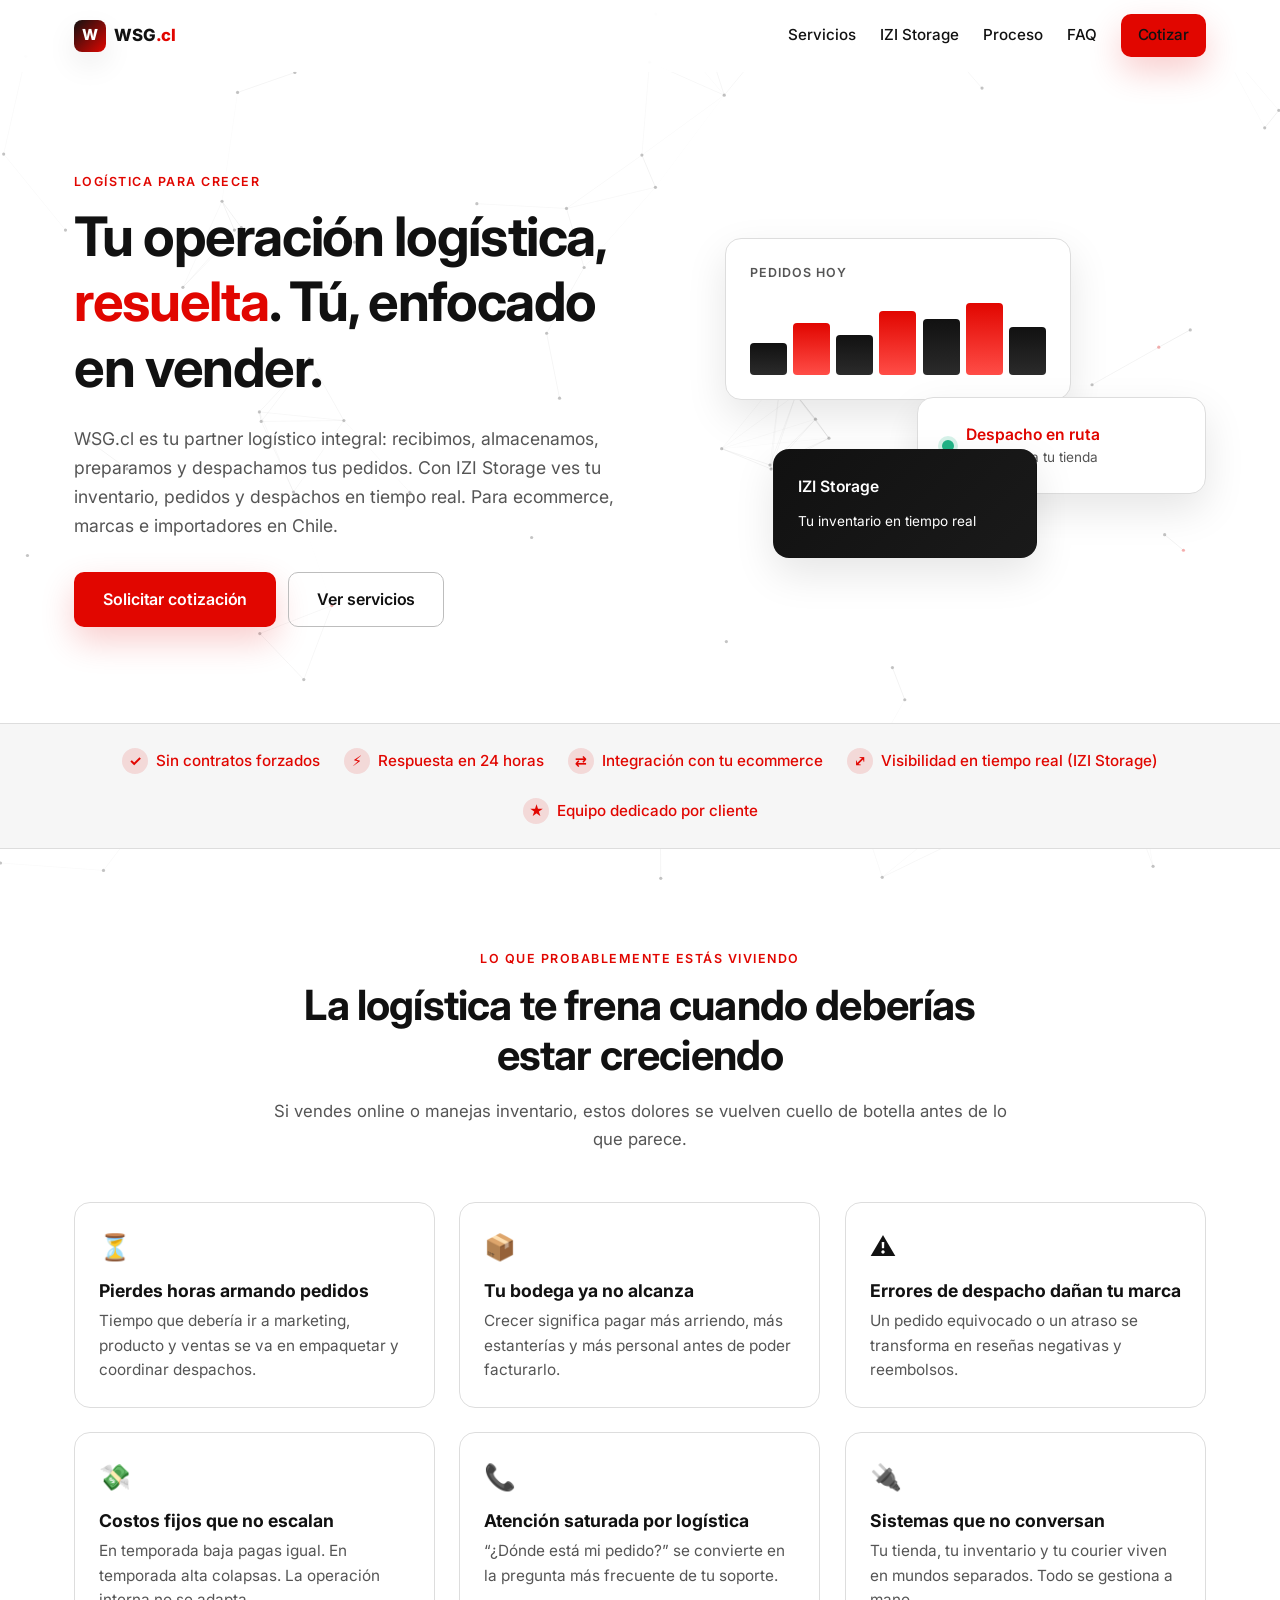
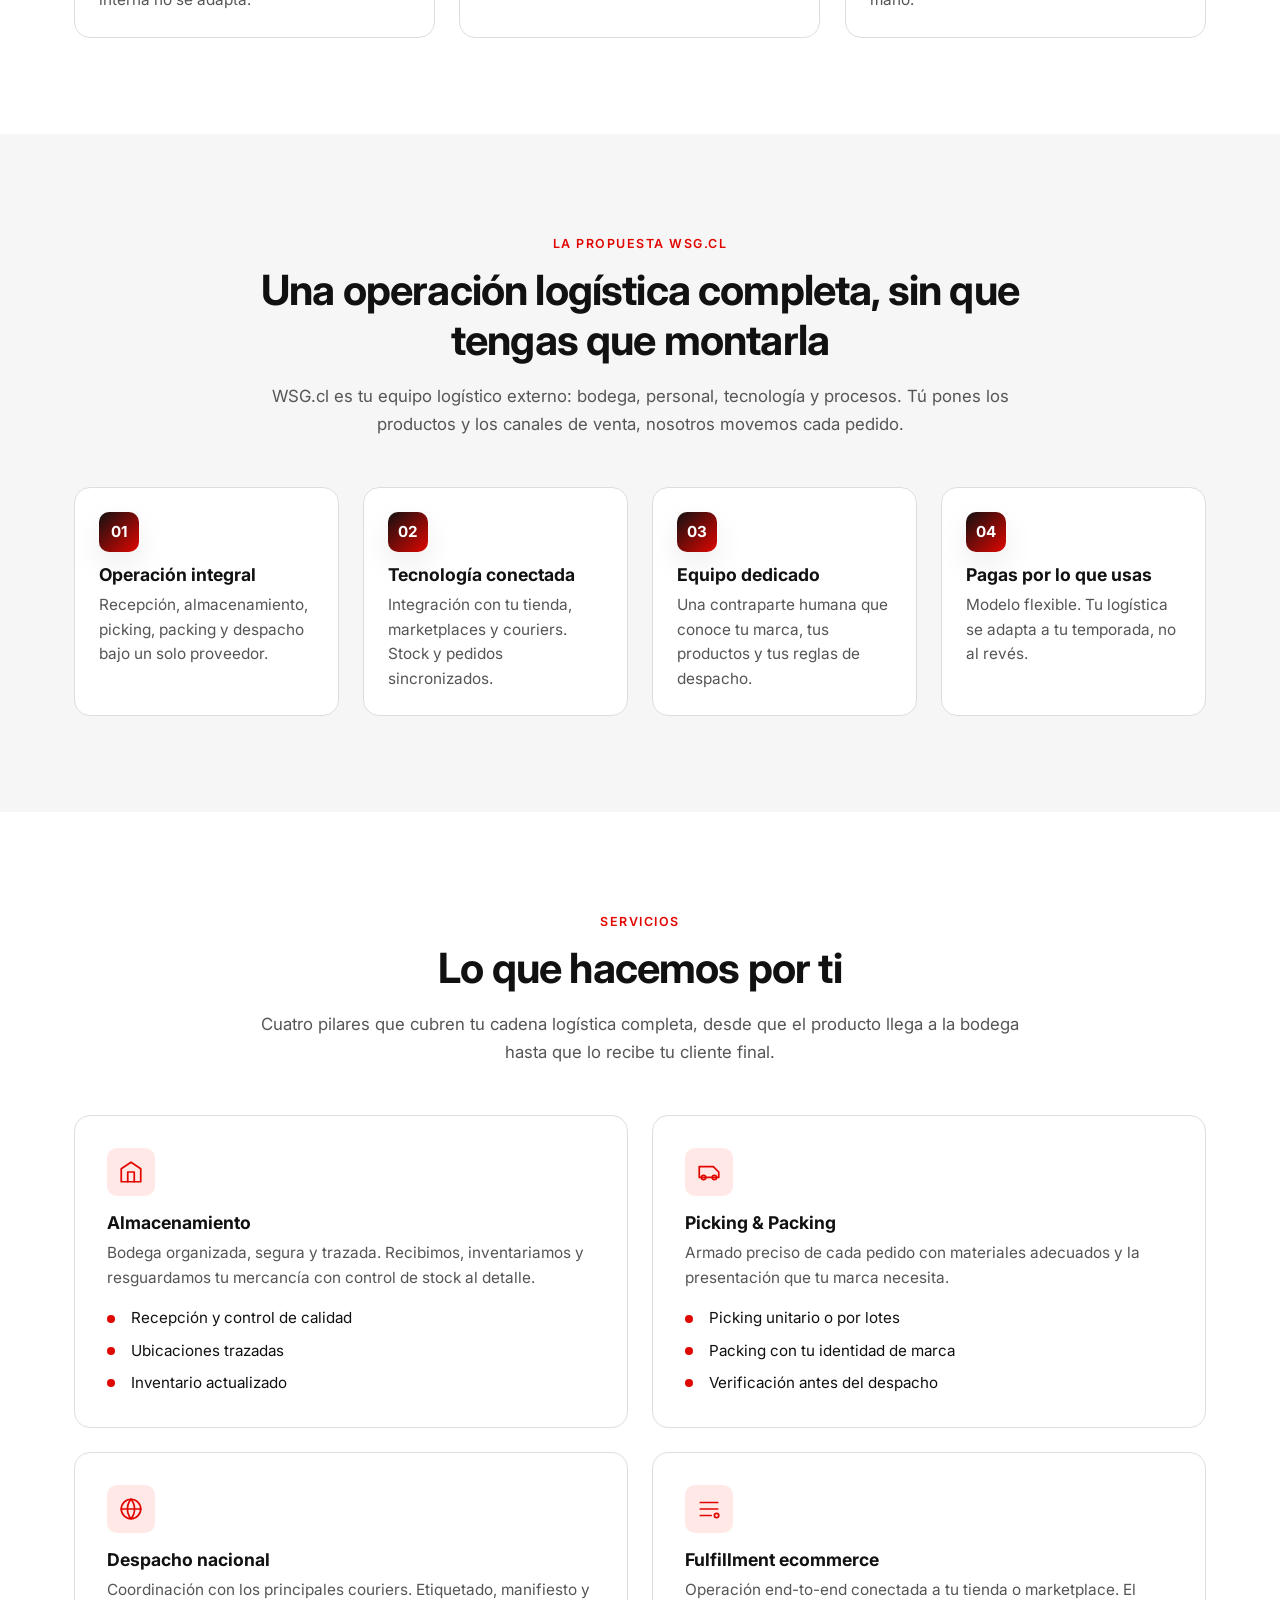
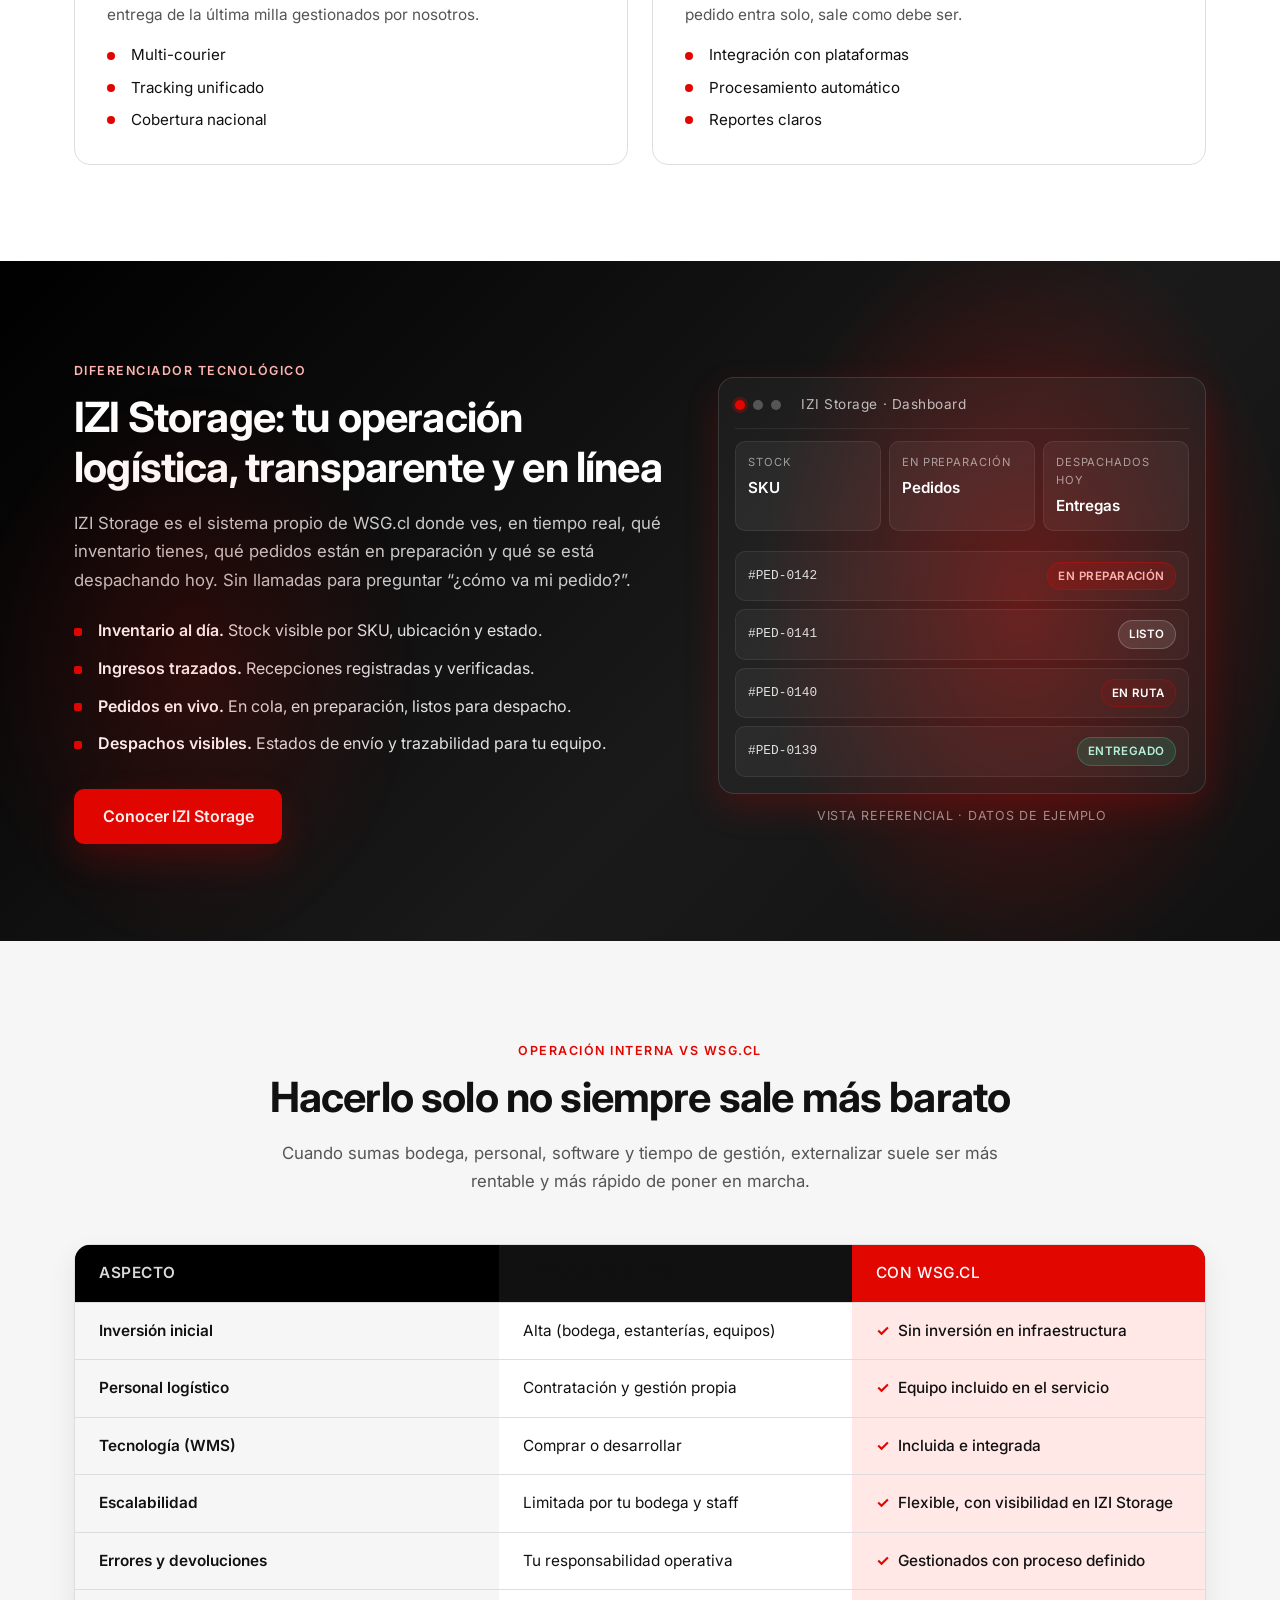
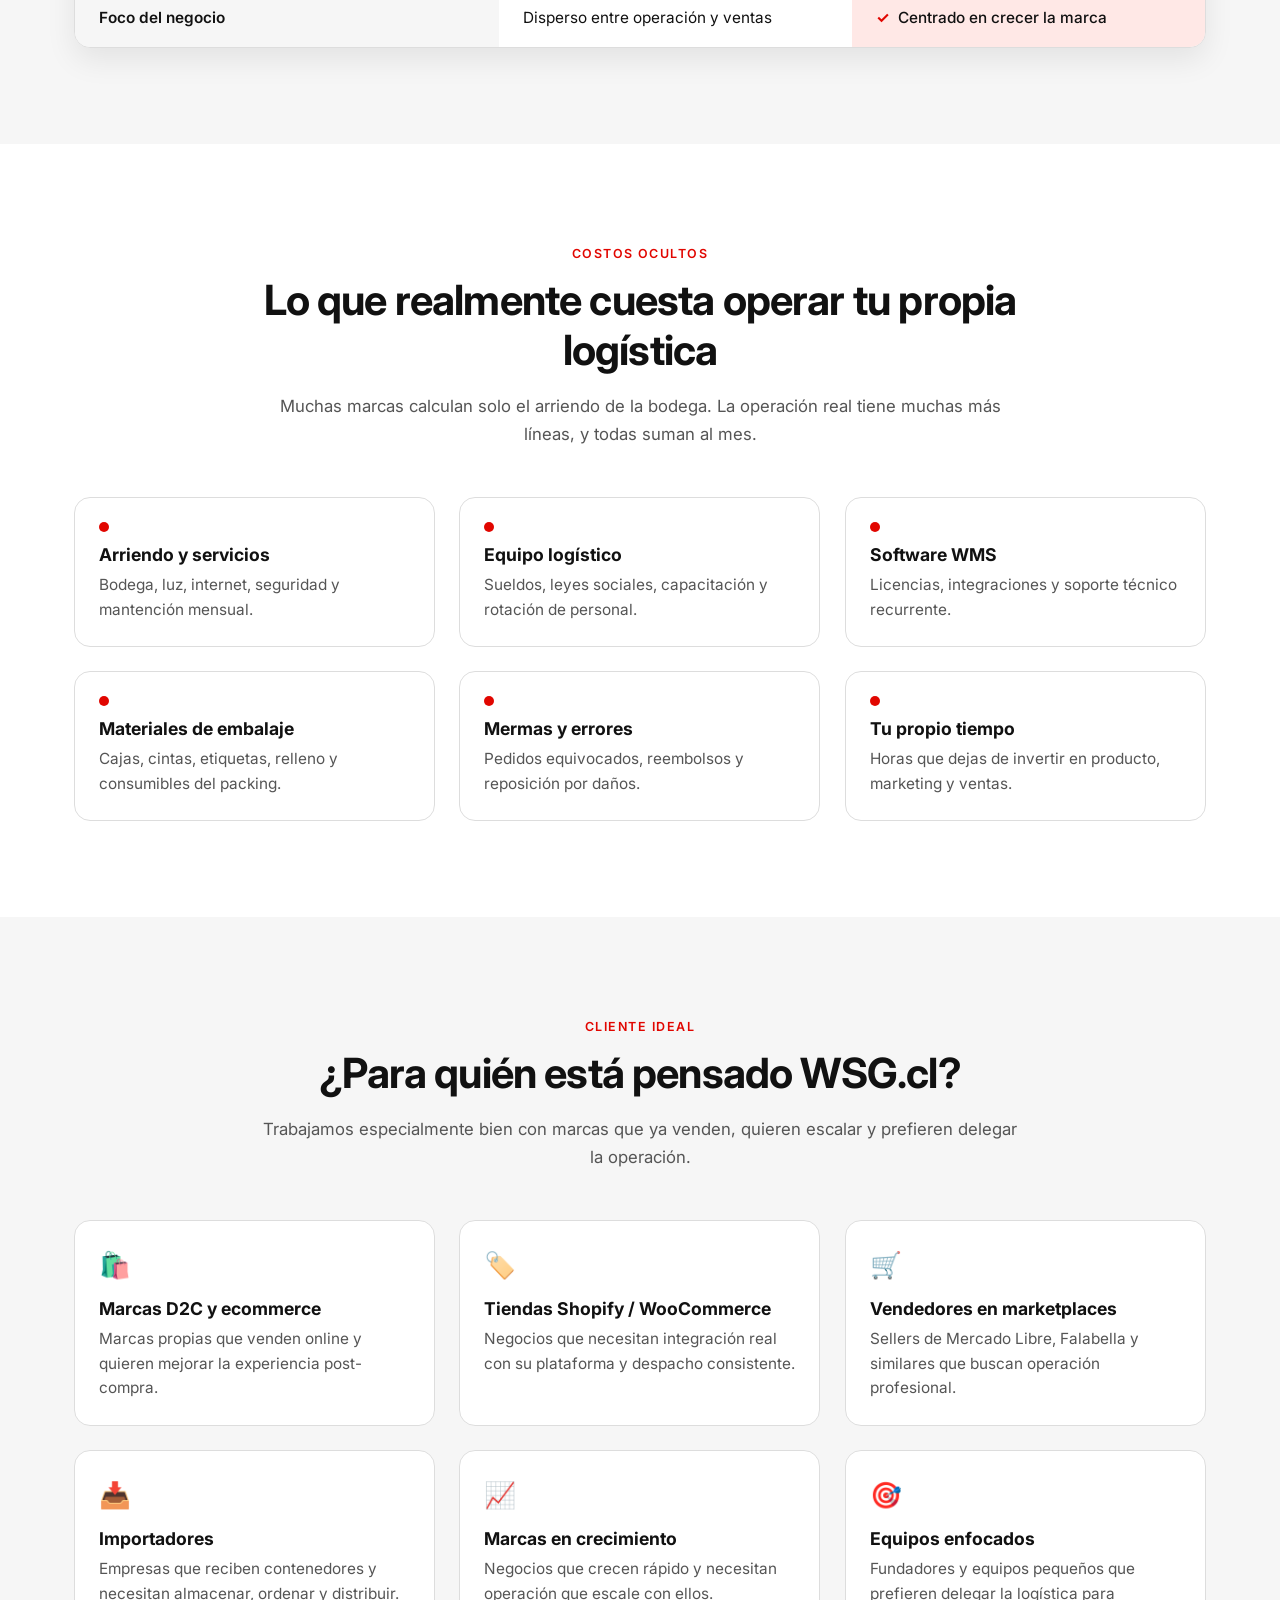
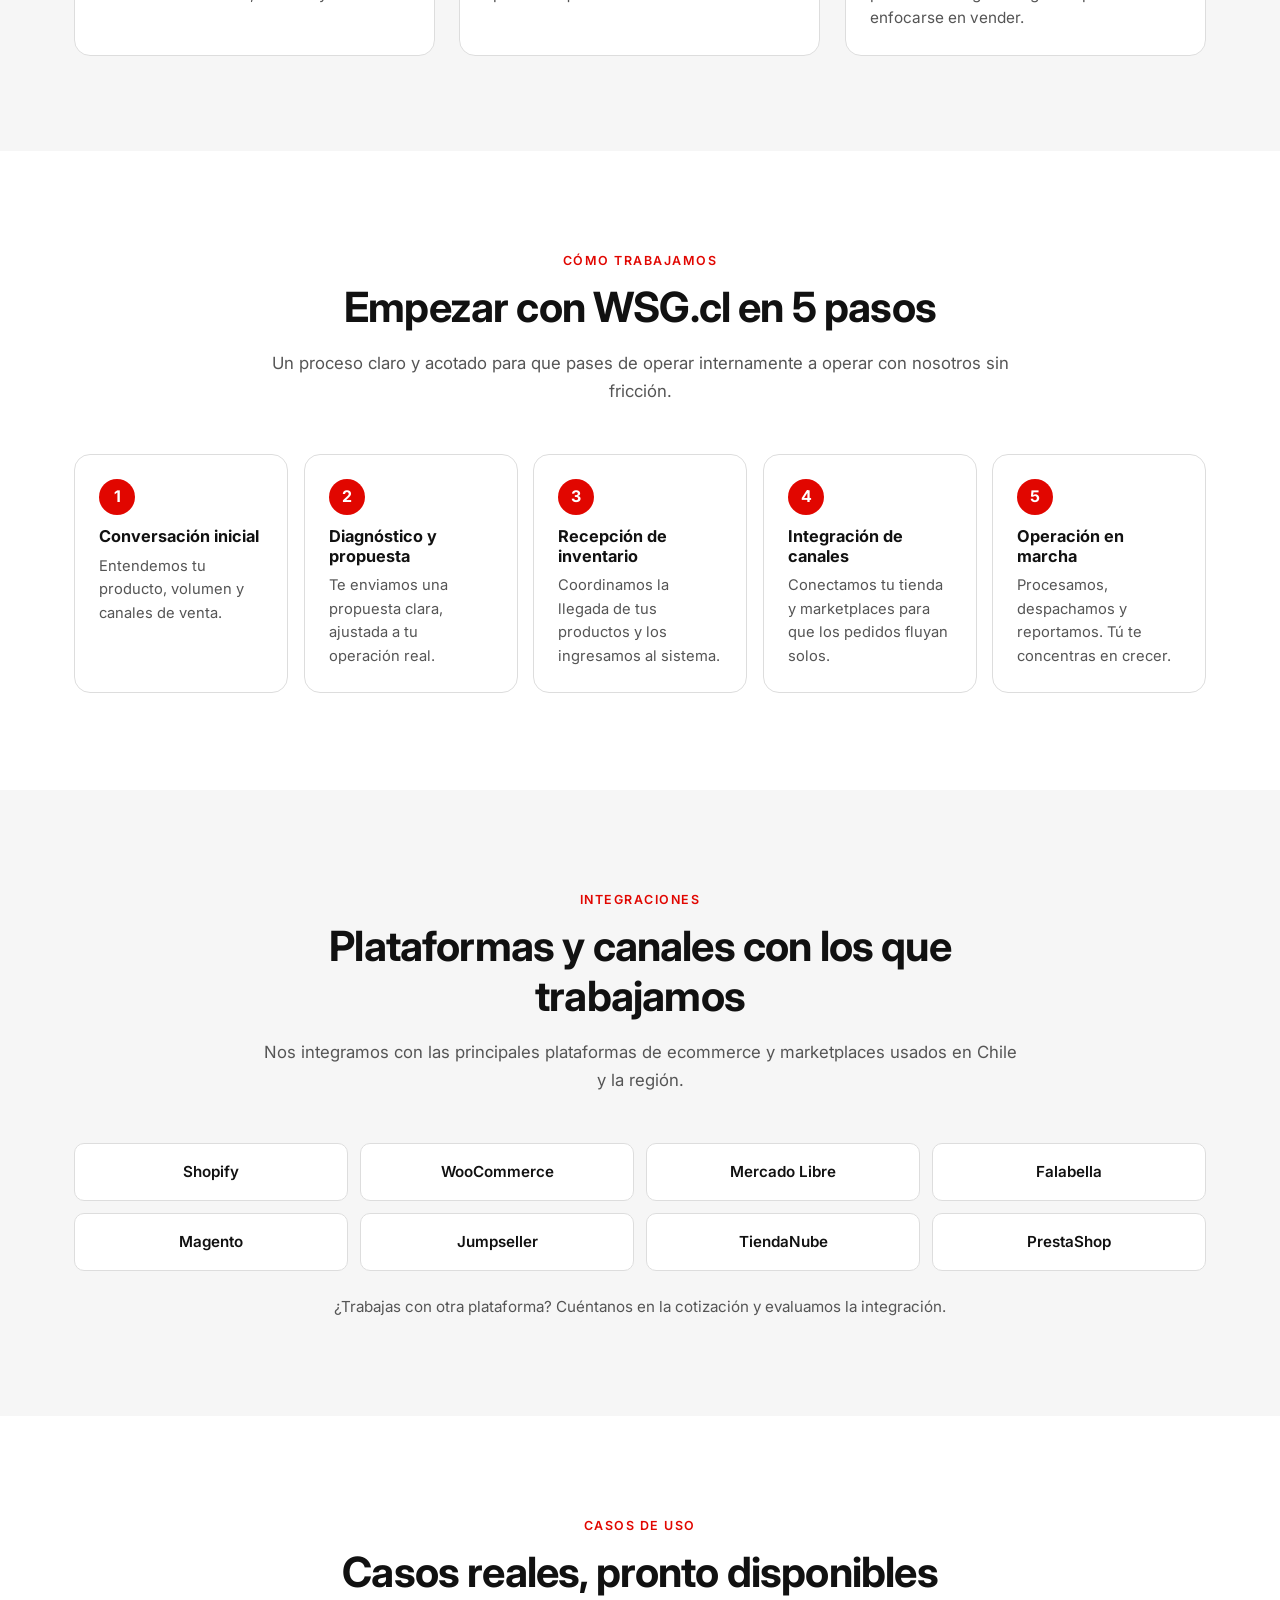
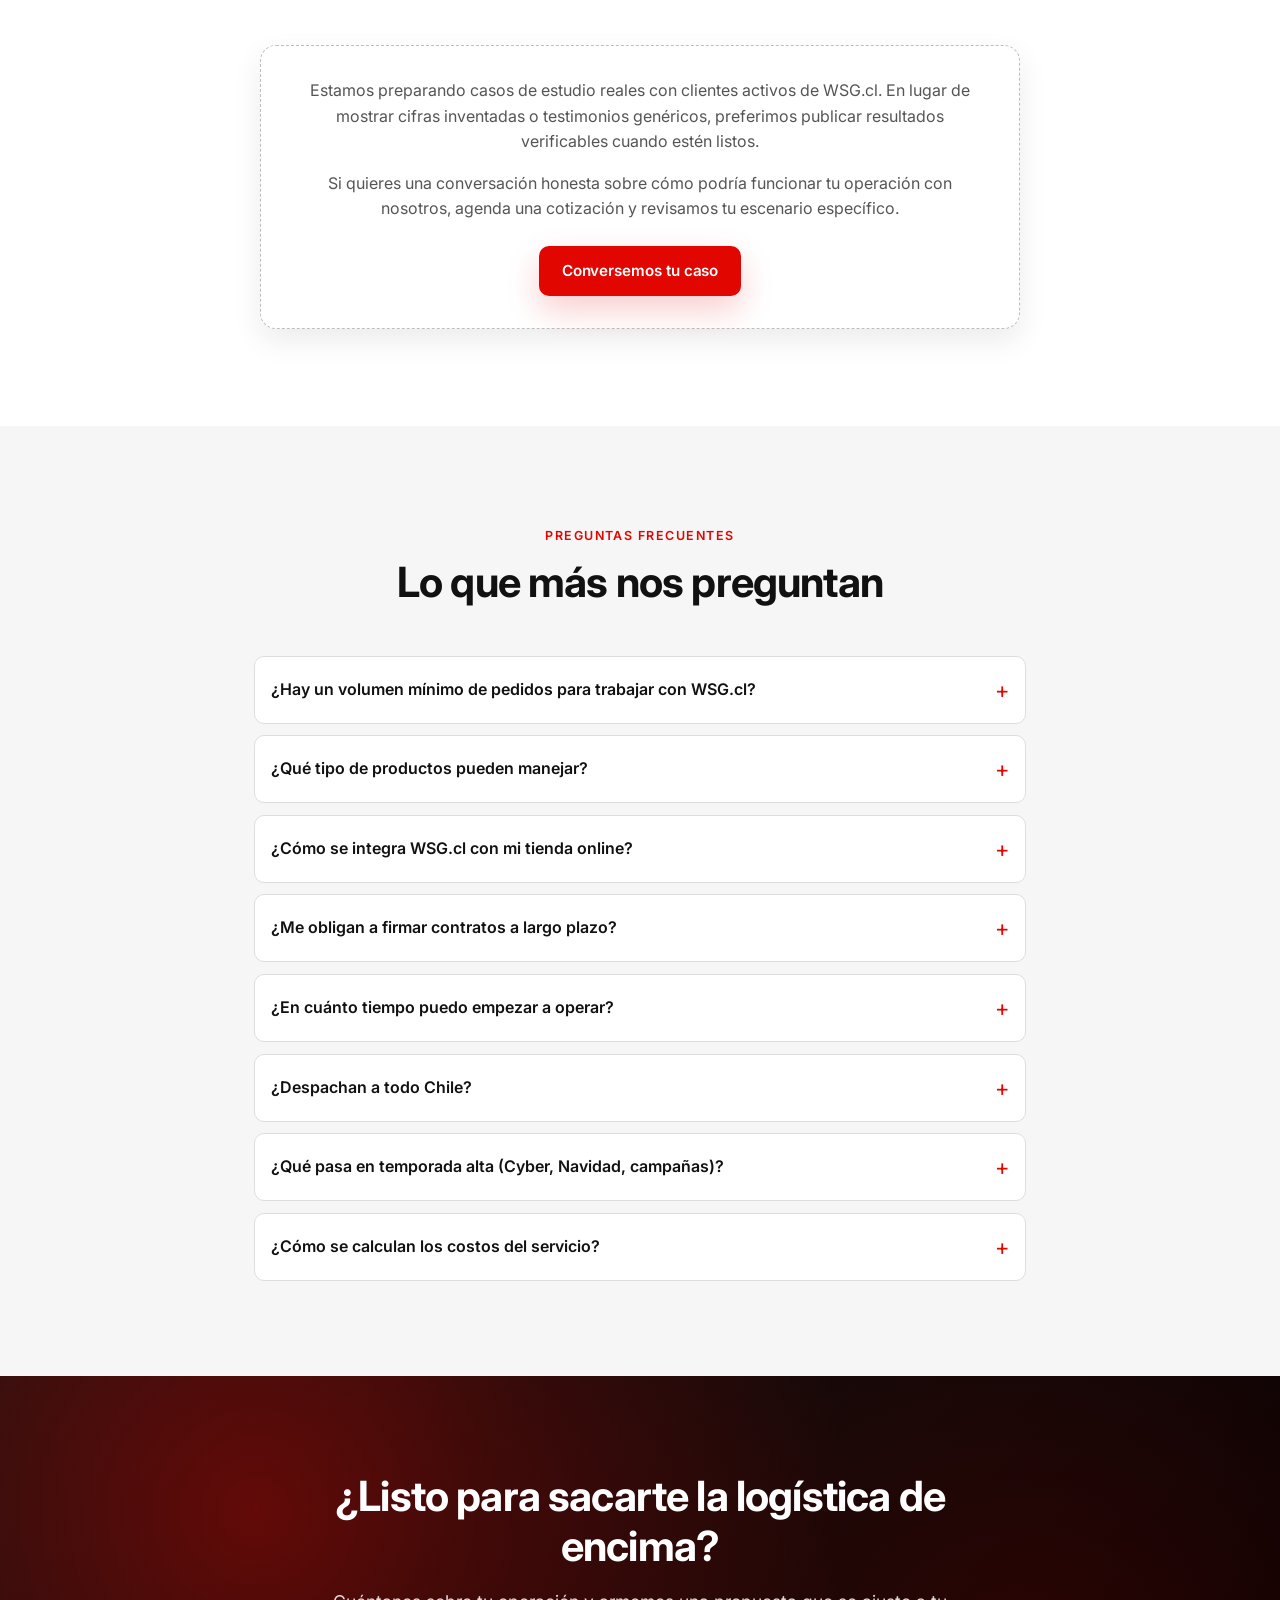
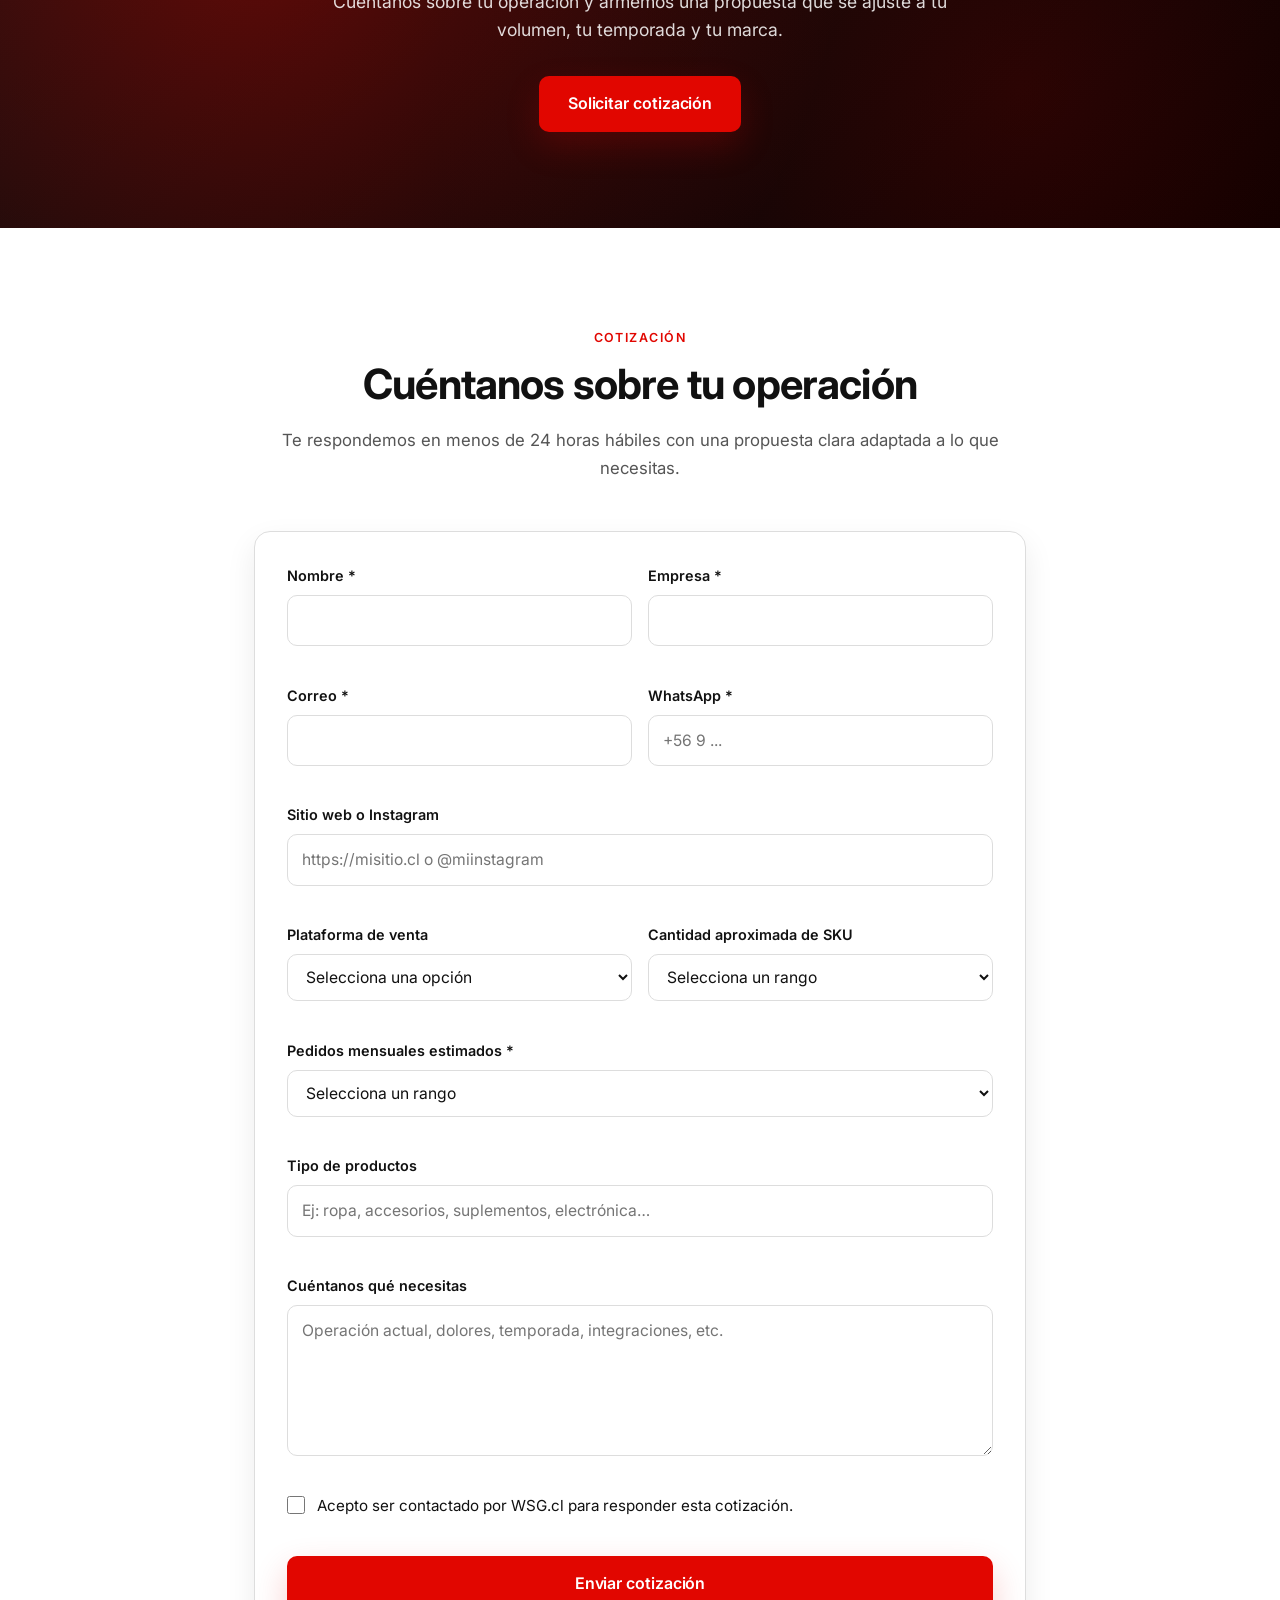
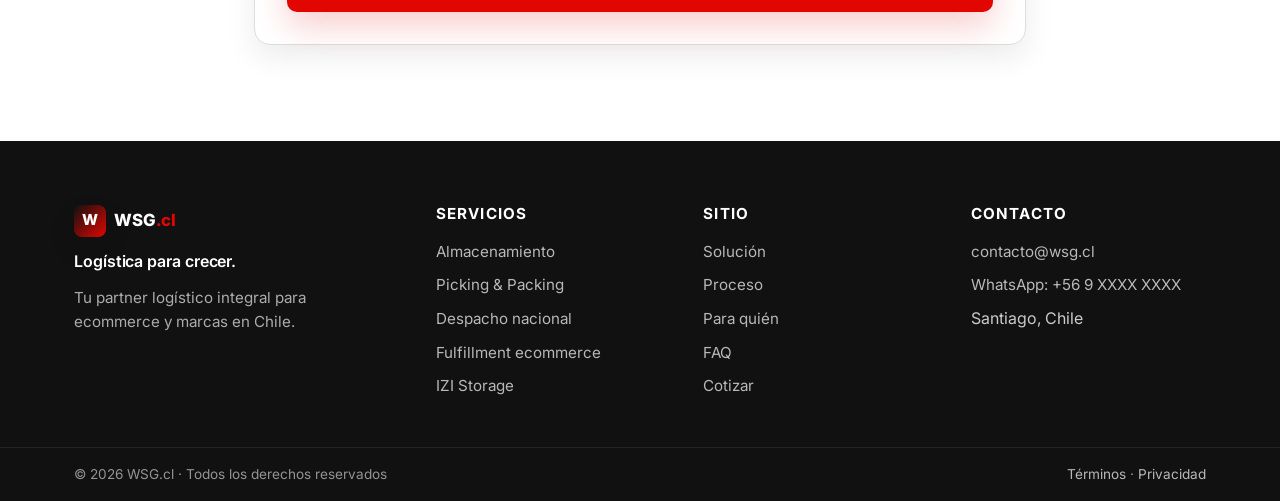
==== commit 95b8bf9a: "Footer placeholders + form refactor for Google Apps Script TAREA 1 — Footer: - Add 'Logística para c" ====
--- a/wsg-landing/index.html
+++ b/wsg-landing/index.html
@@ -673,20 +673,59 @@
 
           <div class="form__row">
             <div class="form__field">
-              <label for="f-email">Email *</label>
-              <input id="f-email" name="email" type="email" required autocomplete="email" />
-              <small class="form__error" data-error-for="email"></small>
+              <label for="f-correo">Correo *</label>
+              <input id="f-correo" name="correo" type="email" required autocomplete="email" />
+              <small class="form__error" data-error-for="correo"></small>
             </div>
             <div class="form__field">
-              <label for="f-telefono">Teléfono</label>
-              <input id="f-telefono" name="telefono" type="tel" autocomplete="tel" placeholder="+56 9 ..." />
-              <small class="form__error" data-error-for="telefono"></small>
+              <label for="f-whatsapp">WhatsApp *</label>
+              <input id="f-whatsapp" name="whatsapp" type="tel" required autocomplete="tel" placeholder="+56 9 ..." />
+              <small class="form__error" data-error-for="whatsapp"></small>
             </div>
           </div>
 
           <div class="form__field">
-            <label for="f-volumen">Volumen mensual estimado *</label>
-            <select id="f-volumen" name="volumen" required>
+            <label for="f-sitio">Sitio web o Instagram</label>
+            <input id="f-sitio" name="sitio_web_instagram" type="text" autocomplete="url" placeholder="https://misitio.cl o @miinstagram" />
+            <small class="form__error" data-error-for="sitio_web_instagram"></small>
+          </div>
+
+          <div class="form__row">
+            <div class="form__field">
+              <label for="f-plataforma">Plataforma de venta</label>
+              <select id="f-plataforma" name="plataforma_venta">
+                <option value="">Selecciona una opción</option>
+                <option value="shopify">Shopify</option>
+                <option value="woocommerce">WooCommerce</option>
+                <option value="jumpseller">Jumpseller</option>
+                <option value="tiendanube">TiendaNube</option>
+                <option value="mercadolibre">Mercado Libre</option>
+                <option value="falabella">Falabella</option>
+                <option value="magento">Magento</option>
+                <option value="prestashop">PrestaShop</option>
+                <option value="multiple">Más de una plataforma</option>
+                <option value="ninguna">Aún no vendo online</option>
+                <option value="otra">Otra</option>
+              </select>
+              <small class="form__error" data-error-for="plataforma_venta"></small>
+            </div>
+            <div class="form__field">
+              <label for="f-sku">Cantidad aproximada de SKU</label>
+              <select id="f-sku" name="cantidad_sku">
+                <option value="">Selecciona un rango</option>
+                <option value="1-10">1 a 10 SKU</option>
+                <option value="10-50">10 a 50 SKU</option>
+                <option value="50-200">50 a 200 SKU</option>
+                <option value="200-500">200 a 500 SKU</option>
+                <option value="500+">Más de 500 SKU</option>
+              </select>
+              <small class="form__error" data-error-for="cantidad_sku"></small>
+            </div>
+          </div>
+
+          <div class="form__field">
+            <label for="f-pedidos">Pedidos mensuales estimados *</label>
+            <select id="f-pedidos" name="pedidos_mensuales" required>
               <option value="">Selecciona un rango</option>
               <option value="0-100">Hasta 100 pedidos / mes</option>
               <option value="100-500">100 a 500 pedidos / mes</option>
@@ -695,12 +734,19 @@
               <option value="5000+">Más de 5.000 pedidos / mes</option>
               <option value="solo-almacenamiento">Solo almacenamiento</option>
             </select>
-            <small class="form__error" data-error-for="volumen"></small>
+            <small class="form__error" data-error-for="pedidos_mensuales"></small>
           </div>
 
           <div class="form__field">
-            <label for="f-mensaje">Cuéntanos más sobre tu operación</label>
-            <textarea id="f-mensaje" name="mensaje" rows="5" placeholder="Producto, canales de venta, temporada, integraciones, etc."></textarea>
+            <label for="f-tipo">Tipo de productos</label>
+            <input id="f-tipo" name="tipo_productos" type="text" placeholder="Ej: ropa, accesorios, suplementos, electrónica…" />
+            <small class="form__error" data-error-for="tipo_productos"></small>
+          </div>
+
+          <div class="form__field">
+            <label for="f-necesidad">Cuéntanos qué necesitas</label>
+            <textarea id="f-necesidad" name="necesidad_logistica" rows="5" placeholder="Operación actual, dolores, temporada, integraciones, etc."></textarea>
+            <small class="form__error" data-error-for="necesidad_logistica"></small>
           </div>
 
           <div class="form__field form__field--check">
@@ -730,8 +776,9 @@
           <span class="nav__logo-mark">W</span>
           <span class="nav__logo-text">WSG<span class="nav__logo-dot">.cl</span></span>
         </div>
+        <p class="footer__slogan">Logística para crecer.</p>
         <p class="footer__tagline">
-          Logística y fulfillment para ecommerce y marcas en Chile.
+          Tu partner logístico integral para ecommerce y marcas en Chile.
         </p>
       </div>
 
@@ -760,8 +807,15 @@
       <div class="footer__col">
         <h4>Contacto</h4>
         <ul>
+          <!-- Email oficial (placeholder hasta confirmar dirección final) -->
           <li><a href="mailto:contacto@wsg.cl">contacto@wsg.cl</a></li>
-          <li><a href="tel:+56000000000">+56 9 0000 0000</a></li>
+          <!-- WhatsApp PLACEHOLDER: reemplazar "56999999999" en el href y el texto visible
+               por el número real cuando se confirme. Formato wa.me requiere prefijo país sin "+". -->
+          <li>
+            <a href="https://wa.me/56999999999" target="_blank" rel="noopener noreferrer" aria-label="WhatsApp WSG.cl (pendiente confirmación)">
+              WhatsApp: +56 9 XXXX XXXX
+            </a>
+          </li>
           <li>Santiago, Chile</li>
         </ul>
       </div>
--- a/wsg-landing/css/components.css
+++ b/wsg-landing/css/components.css
@@ -1216,6 +1216,13 @@
   color: #fff;
 }
 
+.footer__slogan {
+  color: #fff;
+  font-size: 1rem;
+  font-weight: 600;
+  letter-spacing: -0.005em;
+}
+
 .footer__tagline {
   color: rgba(255, 255, 255, 0.65);
   font-size: 0.95rem;
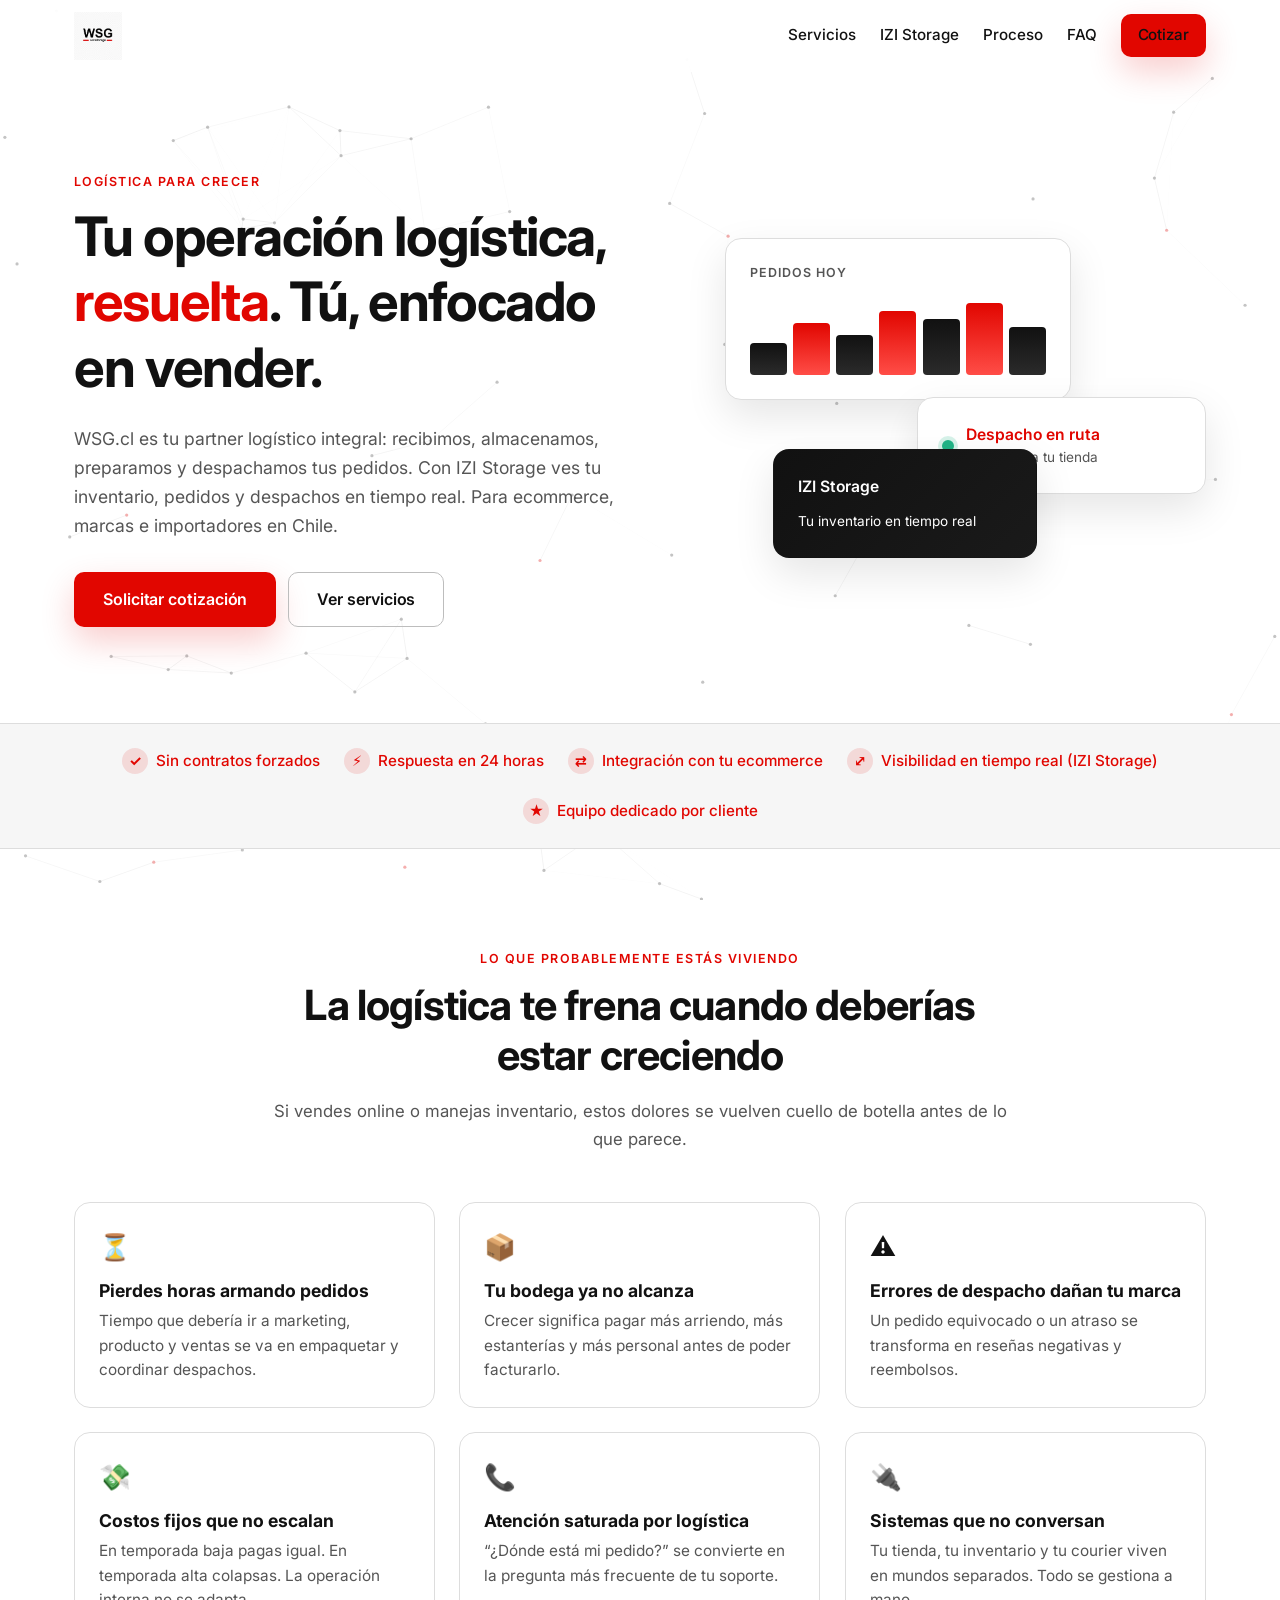
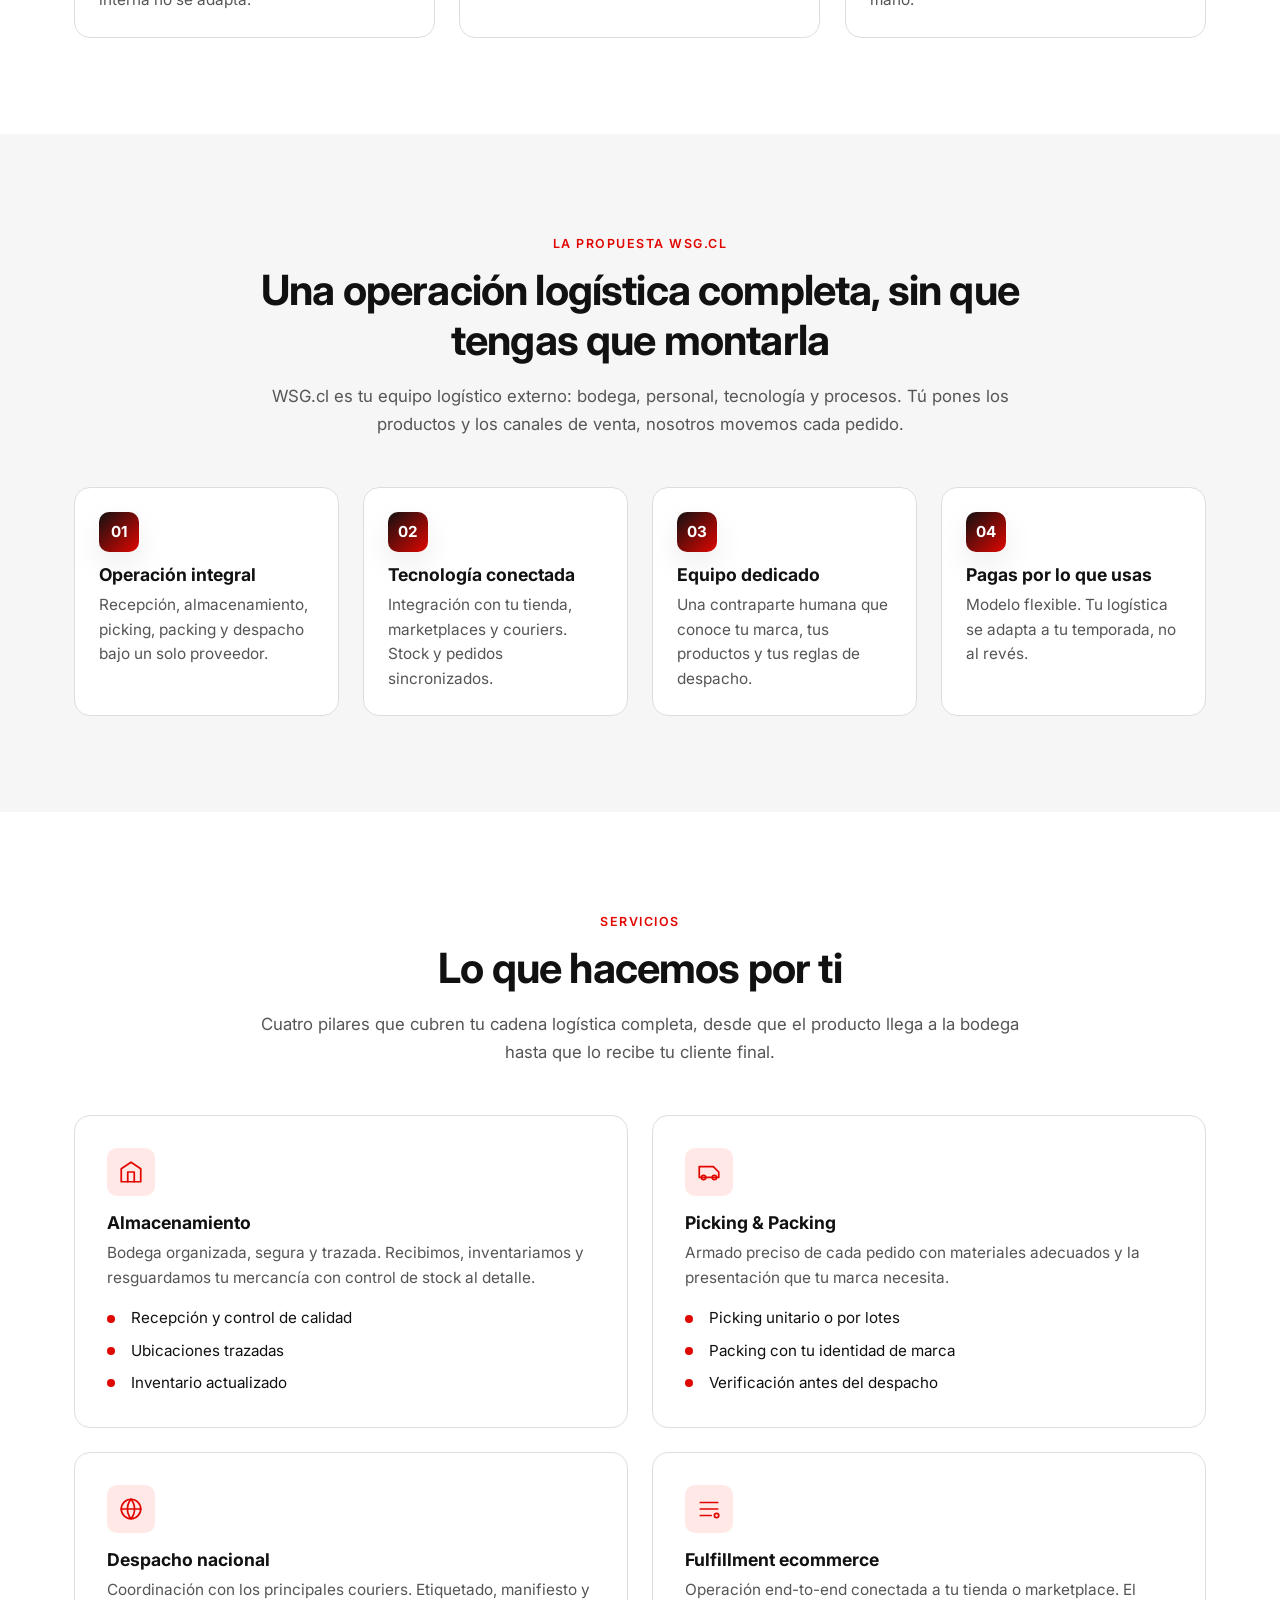
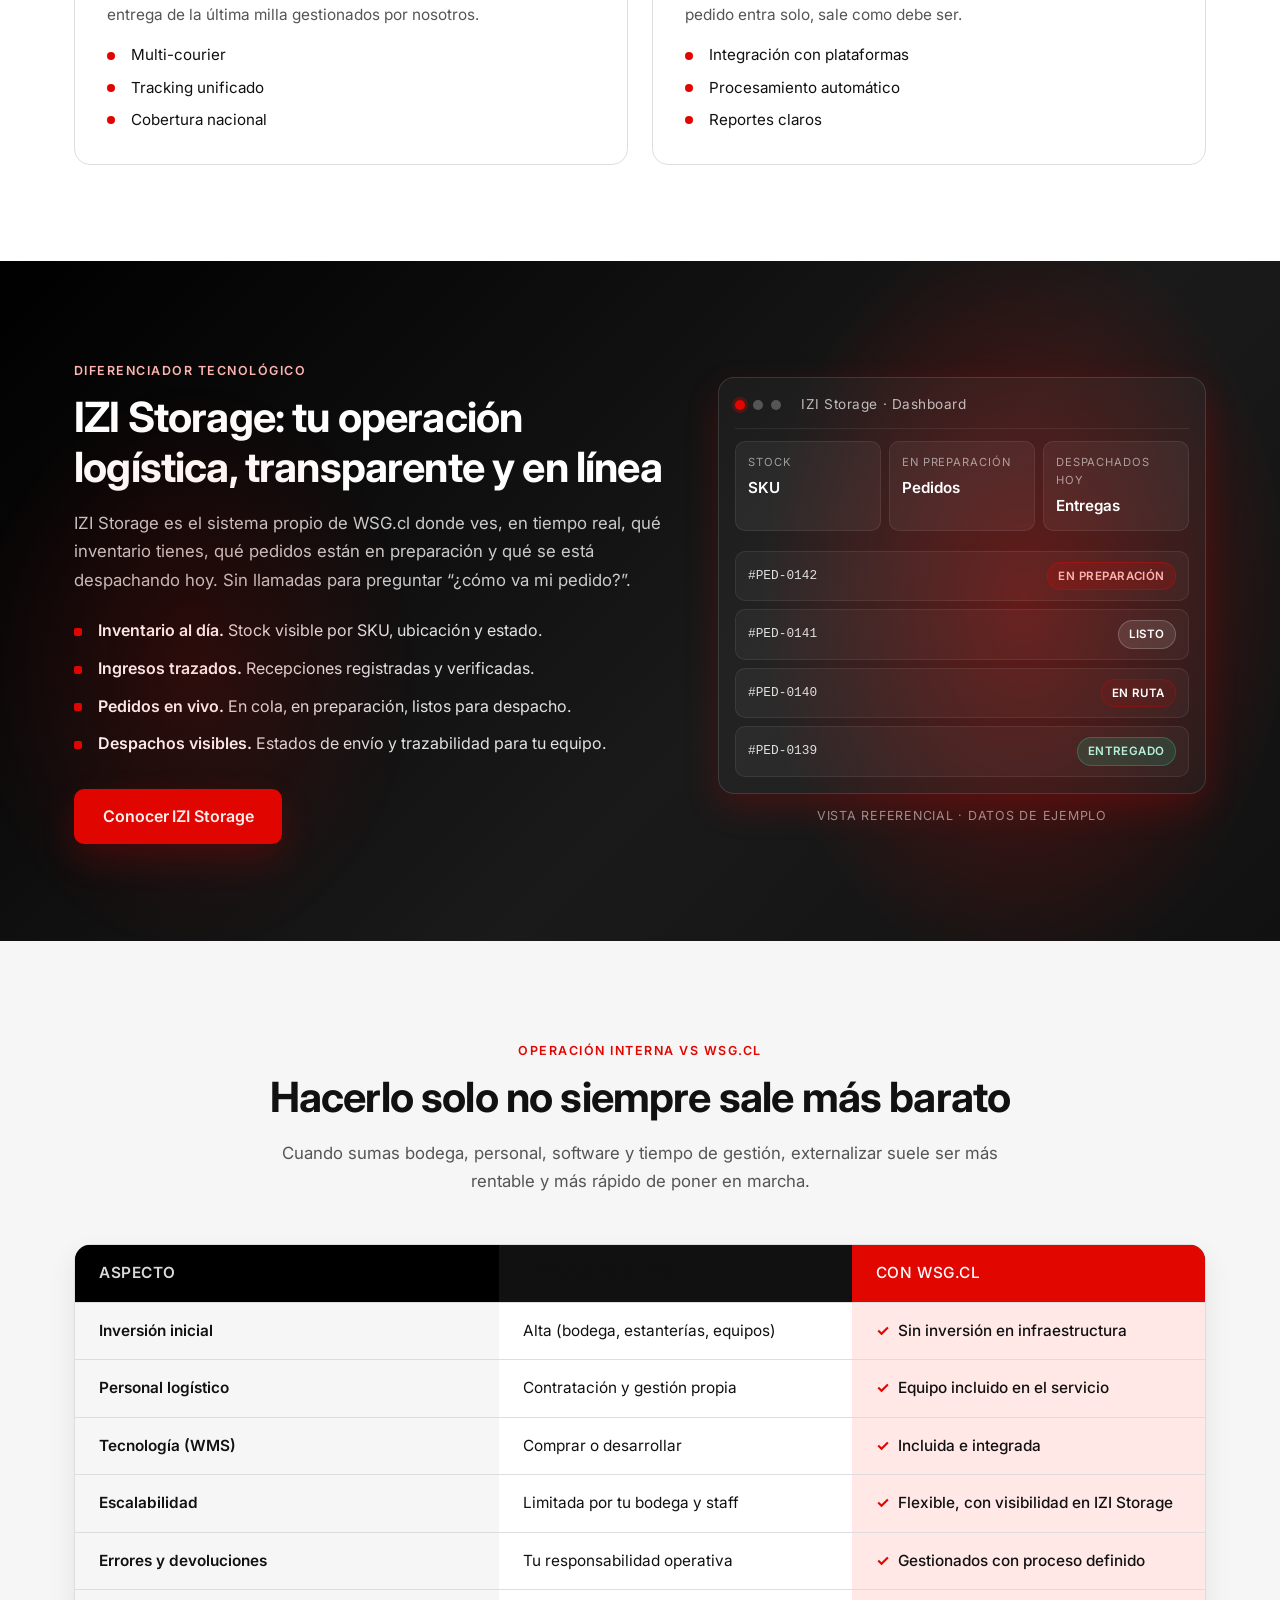
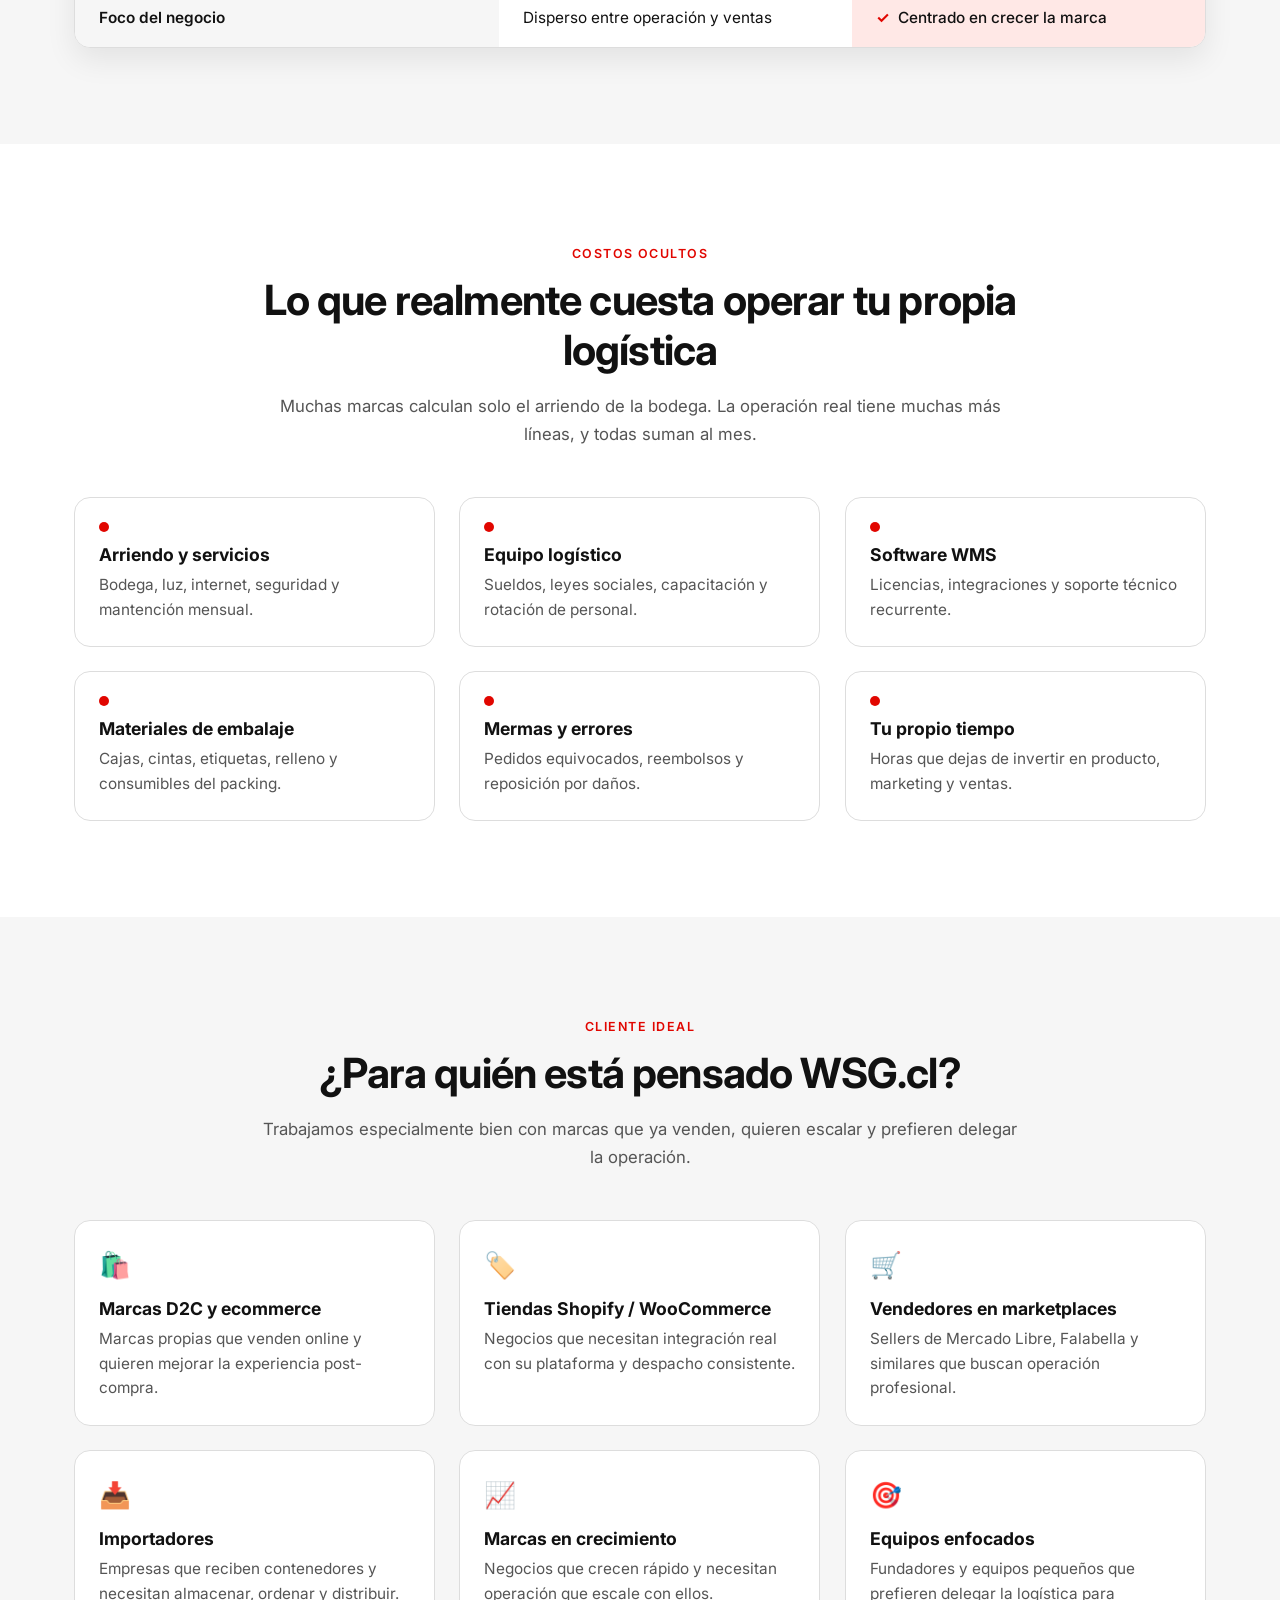
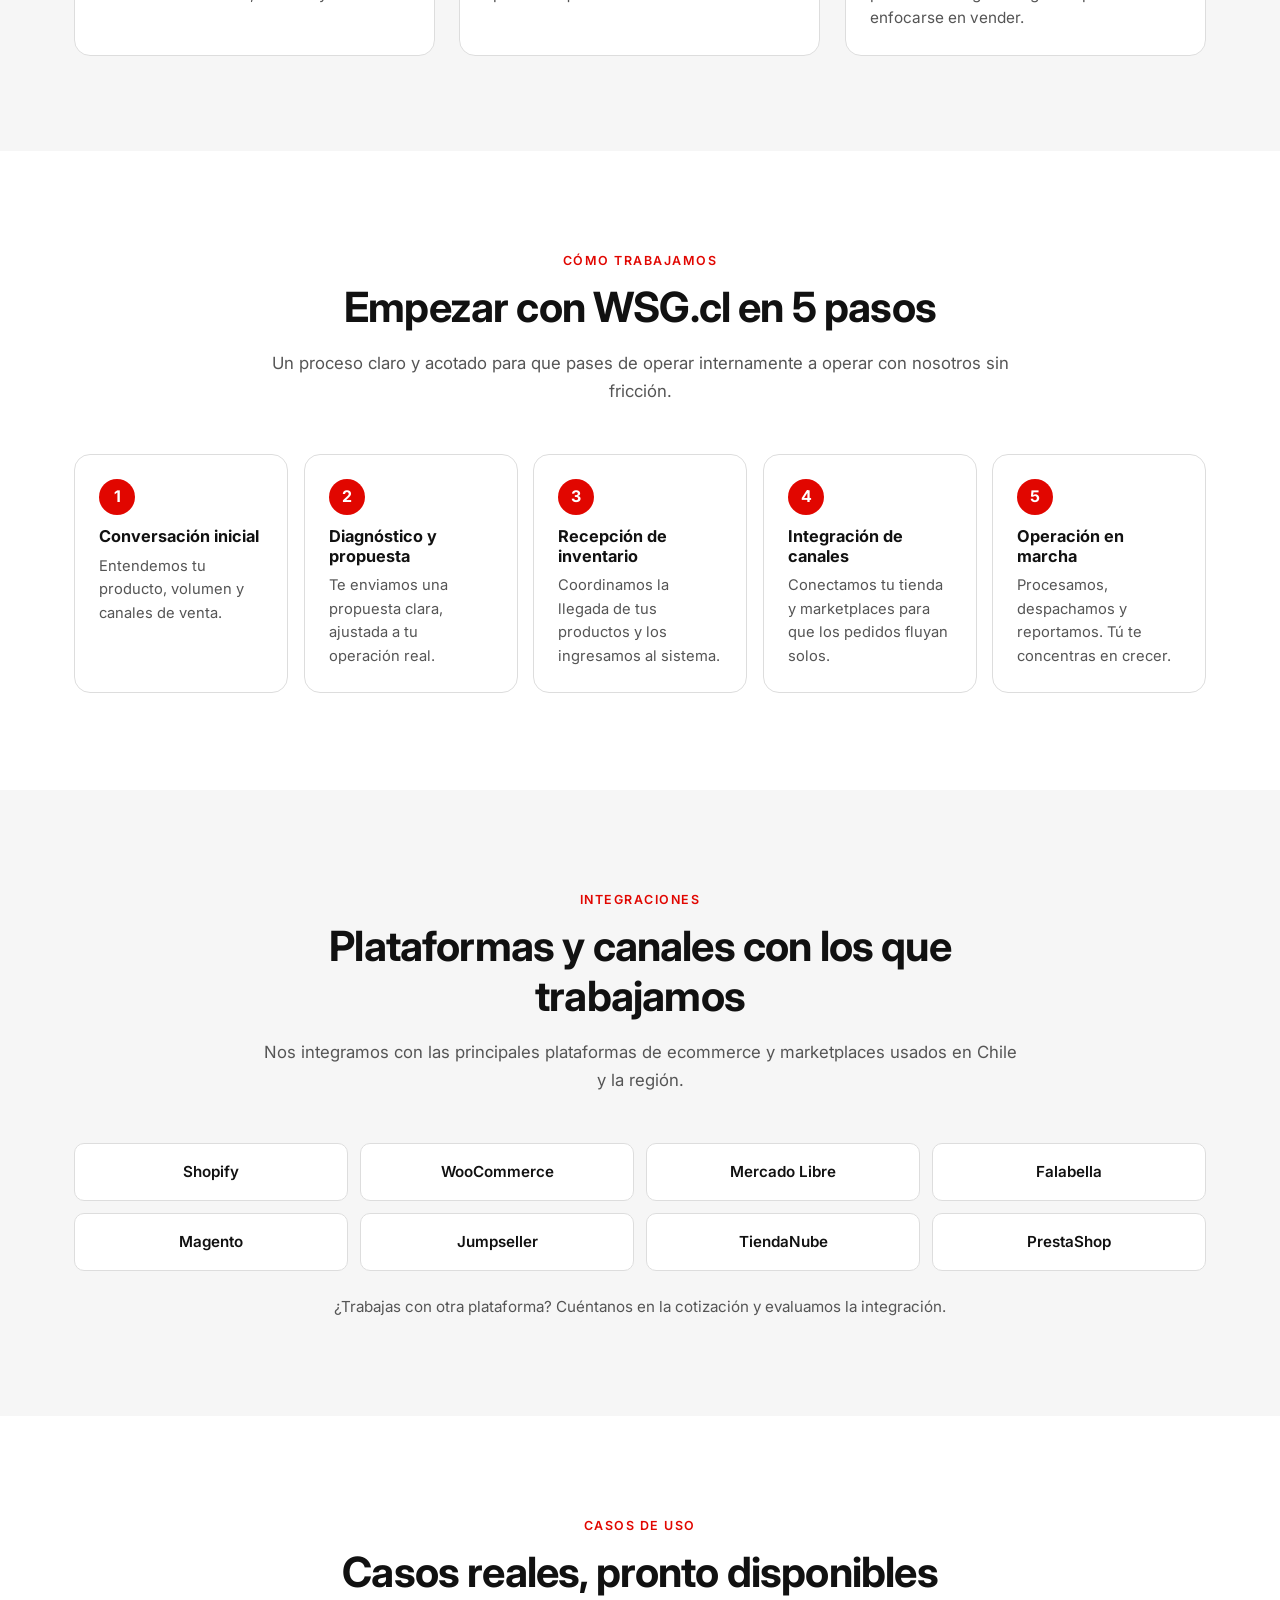
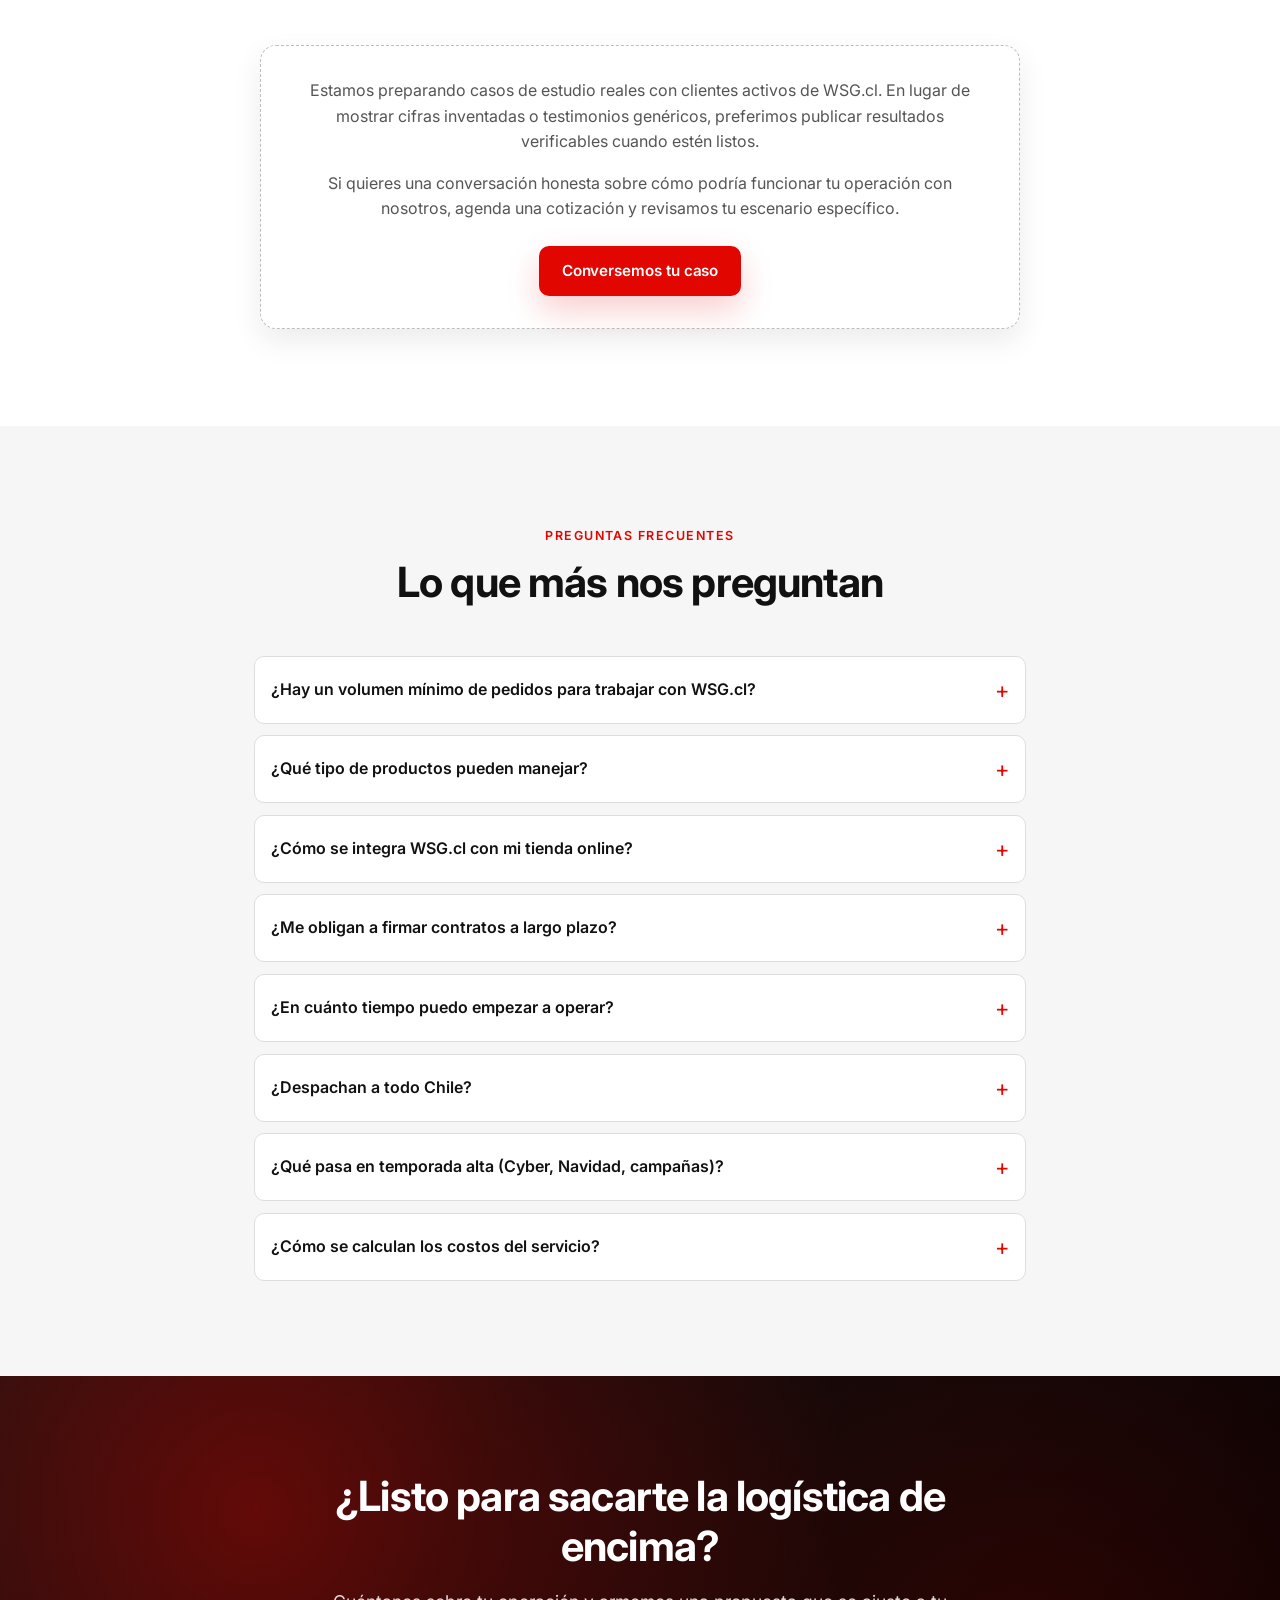
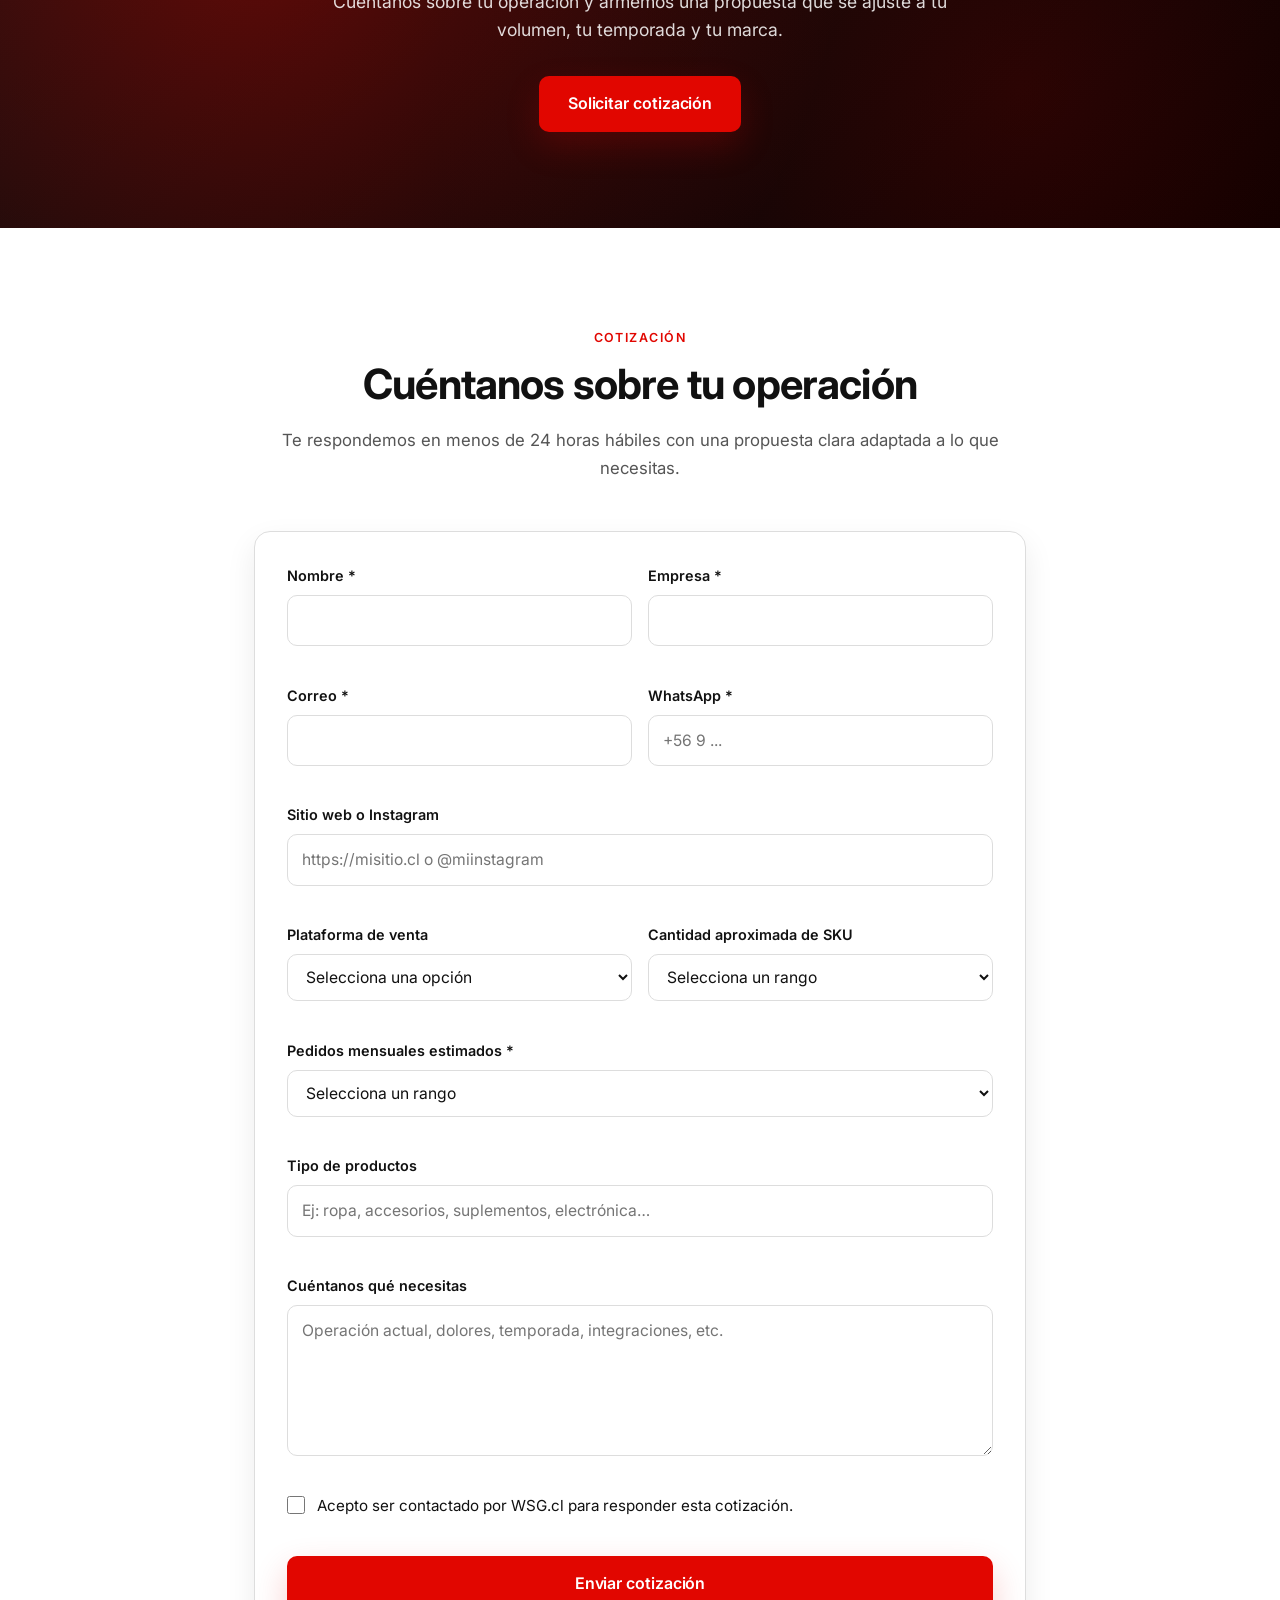
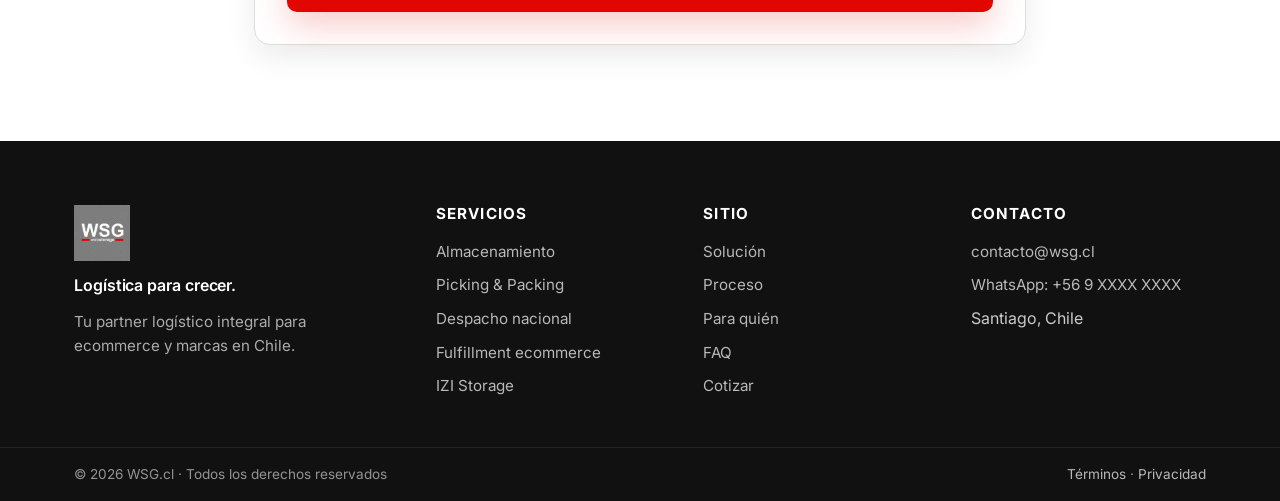
==== commit 460a3cdd: "feat: incorporar logos oficiales de WSG" ====
--- a/wsg-landing/index.html
+++ b/wsg-landing/index.html
@@ -9,7 +9,25 @@
 
   <title>WSG.cl · Logística y fulfillment para ecommerce y marcas</title>
 
-  <link rel="icon" type="image/svg+xml" href="assets/favicon.svg" />
+  <!-- Favicon + Apple touch icon (PNG oficial) -->
+  <link rel="icon" type="image/png" href="assets/images/logo-icon.png" />
+  <link rel="apple-touch-icon" href="assets/images/logo-icon.png" />
+
+  <!-- Open Graph -->
+  <meta property="og:type" content="website" />
+  <meta property="og:site_name" content="WSG.cl" />
+  <meta property="og:title" content="WSG.cl · Logística para crecer" />
+  <meta property="og:description" content="Logística, fulfillment y dashboard IZI Storage para ecommerce y marcas en Chile." />
+  <meta property="og:image" content="assets/og-wsg.png" />
+  <meta property="og:image:width" content="1200" />
+  <meta property="og:image:height" content="630" />
+  <meta property="og:locale" content="es_CL" />
+
+  <!-- Twitter Card -->
+  <meta name="twitter:card" content="summary_large_image" />
+  <meta name="twitter:title" content="WSG.cl · Logística para crecer" />
+  <meta name="twitter:description" content="Logística, fulfillment y dashboard IZI Storage para ecommerce y marcas en Chile." />
+  <meta name="twitter:image" content="assets/og-wsg.png" />
 
   <link rel="preconnect" href="https://fonts.googleapis.com" />
   <link rel="preconnect" href="https://fonts.gstatic.com" crossorigin />
@@ -35,8 +53,7 @@
   <header class="nav" id="nav">
     <div class="container nav__inner">
       <a href="#top" class="nav__logo" aria-label="WSG.cl inicio">
-        <span class="nav__logo-mark">W</span>
-        <span class="nav__logo-text">WSG<span class="nav__logo-dot">.cl</span></span>
+        <img src="assets/images/logo.png" alt="WSG.cl — Webstorage" class="nav__logo-img" width="320" height="96" />
       </a>
 
       <nav class="nav__links" aria-label="Navegación principal">
@@ -772,10 +789,9 @@
   <footer class="footer">
     <div class="container footer__inner">
       <div class="footer__brand">
-        <div class="footer__logo">
-          <span class="nav__logo-mark">W</span>
-          <span class="nav__logo-text">WSG<span class="nav__logo-dot">.cl</span></span>
-        </div>
+        <a href="#top" class="footer__logo" aria-label="WSG.cl inicio">
+          <img src="assets/images/logo-white.png" alt="WSG.cl — Webstorage" class="footer__logo-img" width="320" height="96" />
+        </a>
         <p class="footer__slogan">Logística para crecer.</p>
         <p class="footer__tagline">
           Tu partner logístico integral para ecommerce y marcas en Chile.
--- a/wsg-landing/css/components.css
+++ b/wsg-landing/css/components.css
@@ -58,35 +58,48 @@
 }
 
 .nav__logo {
-  display: flex;
-  align-items: center;
-  gap: var(--space-2);
-  font-weight: 800;
-  color: var(--color-text);
-}
-
-.nav__logo-mark {
   display: inline-flex;
   align-items: center;
-  justify-content: center;
-  width: 32px;
-  height: 32px;
-  border-radius: 8px;
-  background: linear-gradient(135deg, var(--color-surface-strong), var(--color-primary));
-  color: #fff;
-  font-weight: 800;
-  font-size: 0.95rem;
-  letter-spacing: -0.02em;
-  box-shadow: var(--shadow-soft);
-}
-
-.nav__logo-text {
-  font-size: 1.05rem;
-  letter-spacing: -0.01em;
-}
-
-.nav__logo-dot {
-  color: var(--color-accent);
+  flex-shrink: 0;
+  min-width: 0;
+}
+
+/* Logo oficial WSG en el nav. Altura controlada por viewport para
+   evitar que empuje al CTA "Cotizar" en mobile. object-fit:contain
+   y width:auto preservan proporción original del PNG. */
+.nav__logo-img {
+  display: block;
+  height: 48px;
+  width: auto;
+  max-width: 60vw;
+  object-fit: contain;
+}
+
+@media (max-width: 640px) {
+  .nav__logo-img {
+    height: 38px;
+  }
+}
+
+@media (max-width: 420px) {
+  .nav__logo-img {
+    height: 34px;
+  }
+}
+
+/* Utilidad accesible: oculta visualmente pero deja disponible para
+   lectores de pantalla. Aplicar cuando el alt del <img> ya cubre la
+   información y un texto duplicado generaría redundancia. */
+.visually-hidden {
+  position: absolute;
+  width: 1px;
+  height: 1px;
+  padding: 0;
+  margin: -1px;
+  overflow: hidden;
+  clip: rect(0, 0, 0, 0);
+  white-space: nowrap;
+  border: 0;
 }
 
 .nav__links {
@@ -1206,14 +1219,22 @@
 .footer__logo {
   display: inline-flex;
   align-items: center;
-  gap: var(--space-2);
-  font-weight: 800;
-  color: #fff;
-  font-size: 1.1rem;
-}
-
-.footer__logo .nav__logo-text {
-  color: #fff;
+  text-decoration: none;
+}
+
+/* Logo oficial WSG (variante blanca) sobre el footer oscuro. */
+.footer__logo-img {
+  display: block;
+  height: 56px;
+  width: auto;
+  max-width: 100%;
+  object-fit: contain;
+}
+
+@media (max-width: 640px) {
+  .footer__logo-img {
+    height: 48px;
+  }
 }
 
 .footer__slogan {
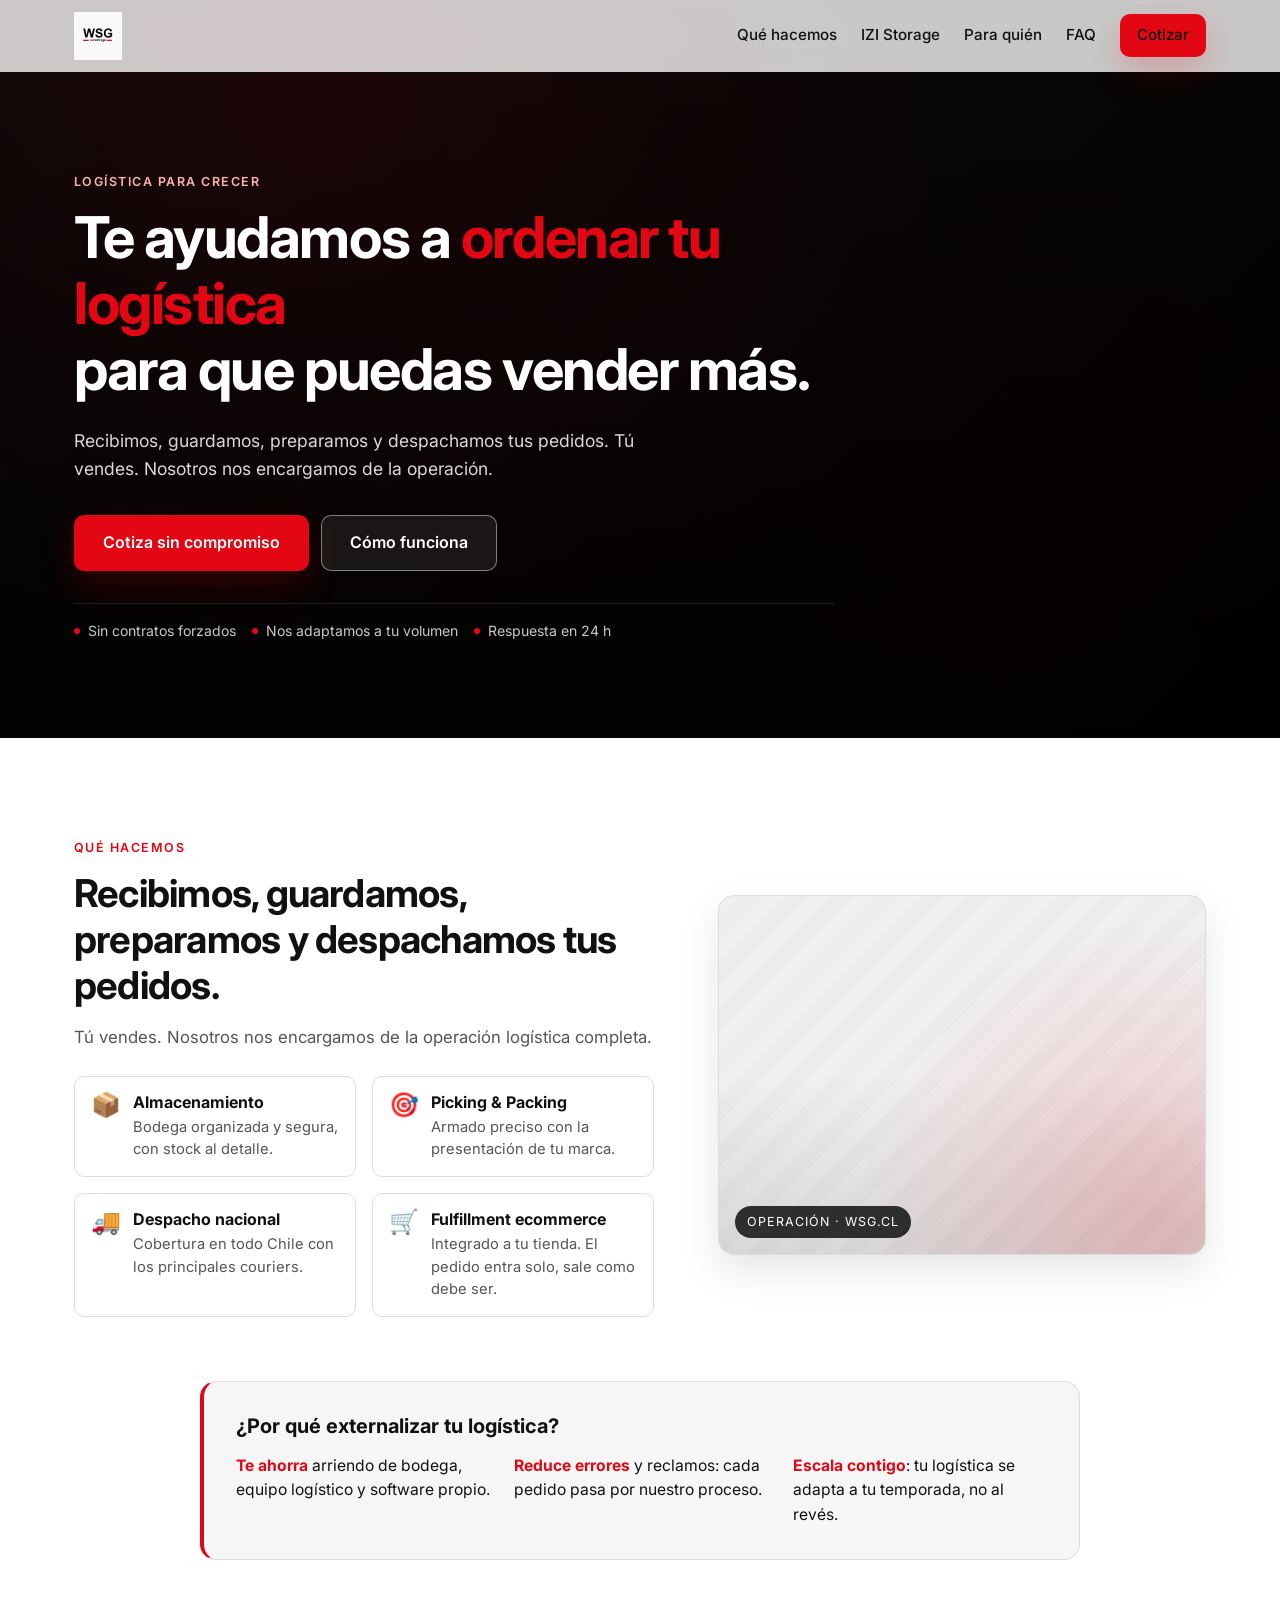
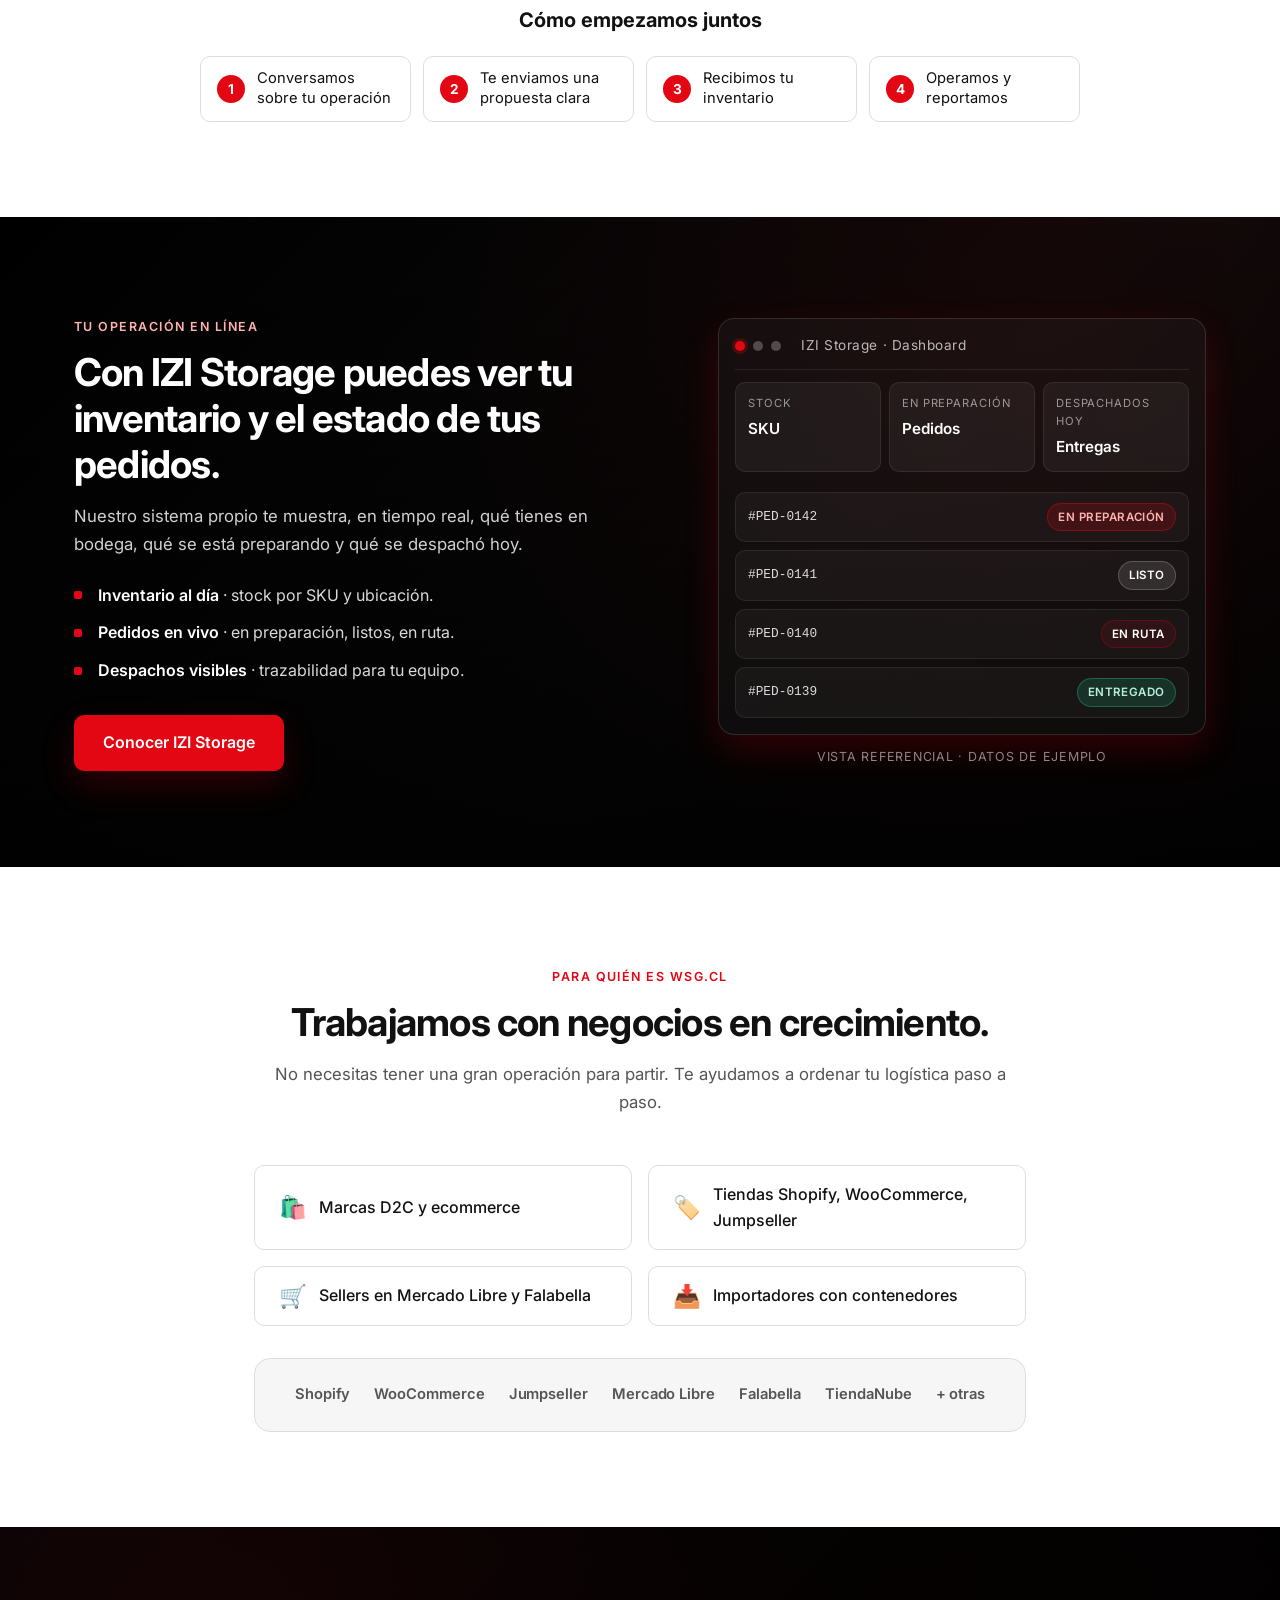
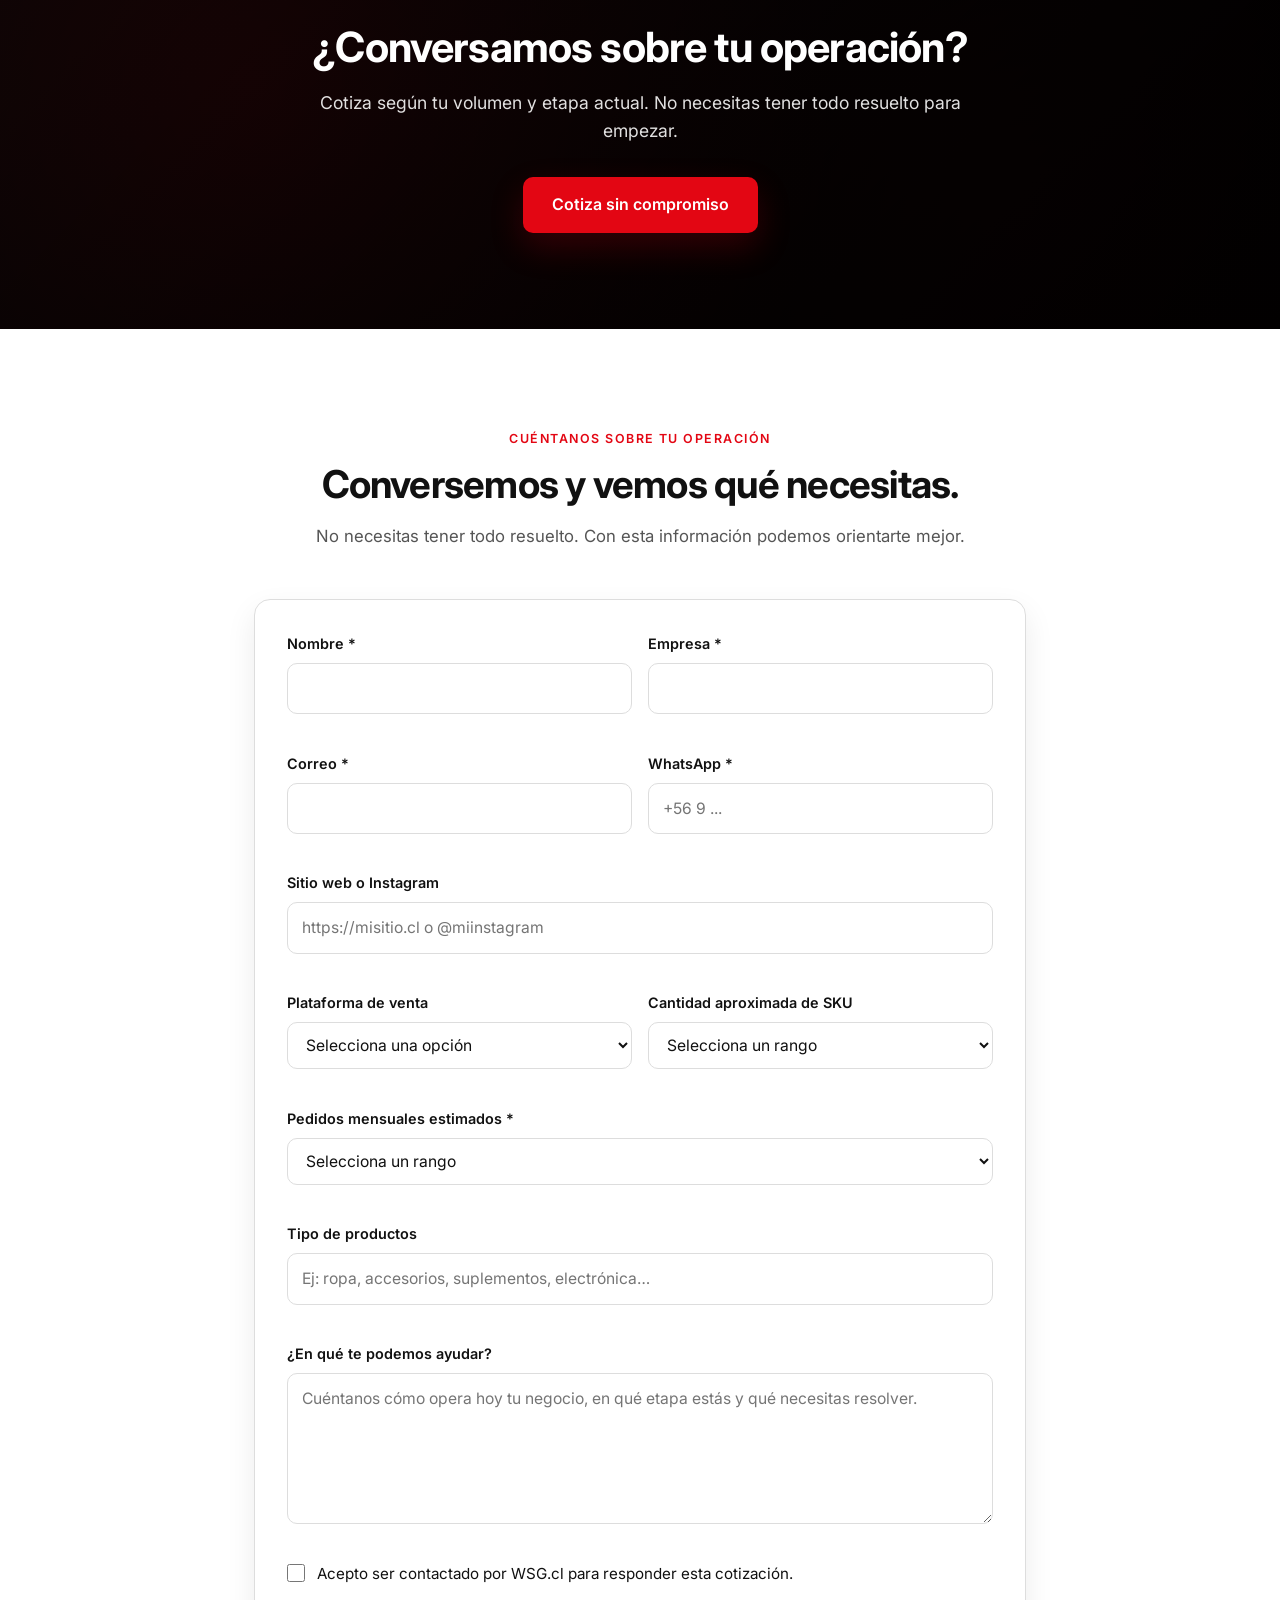
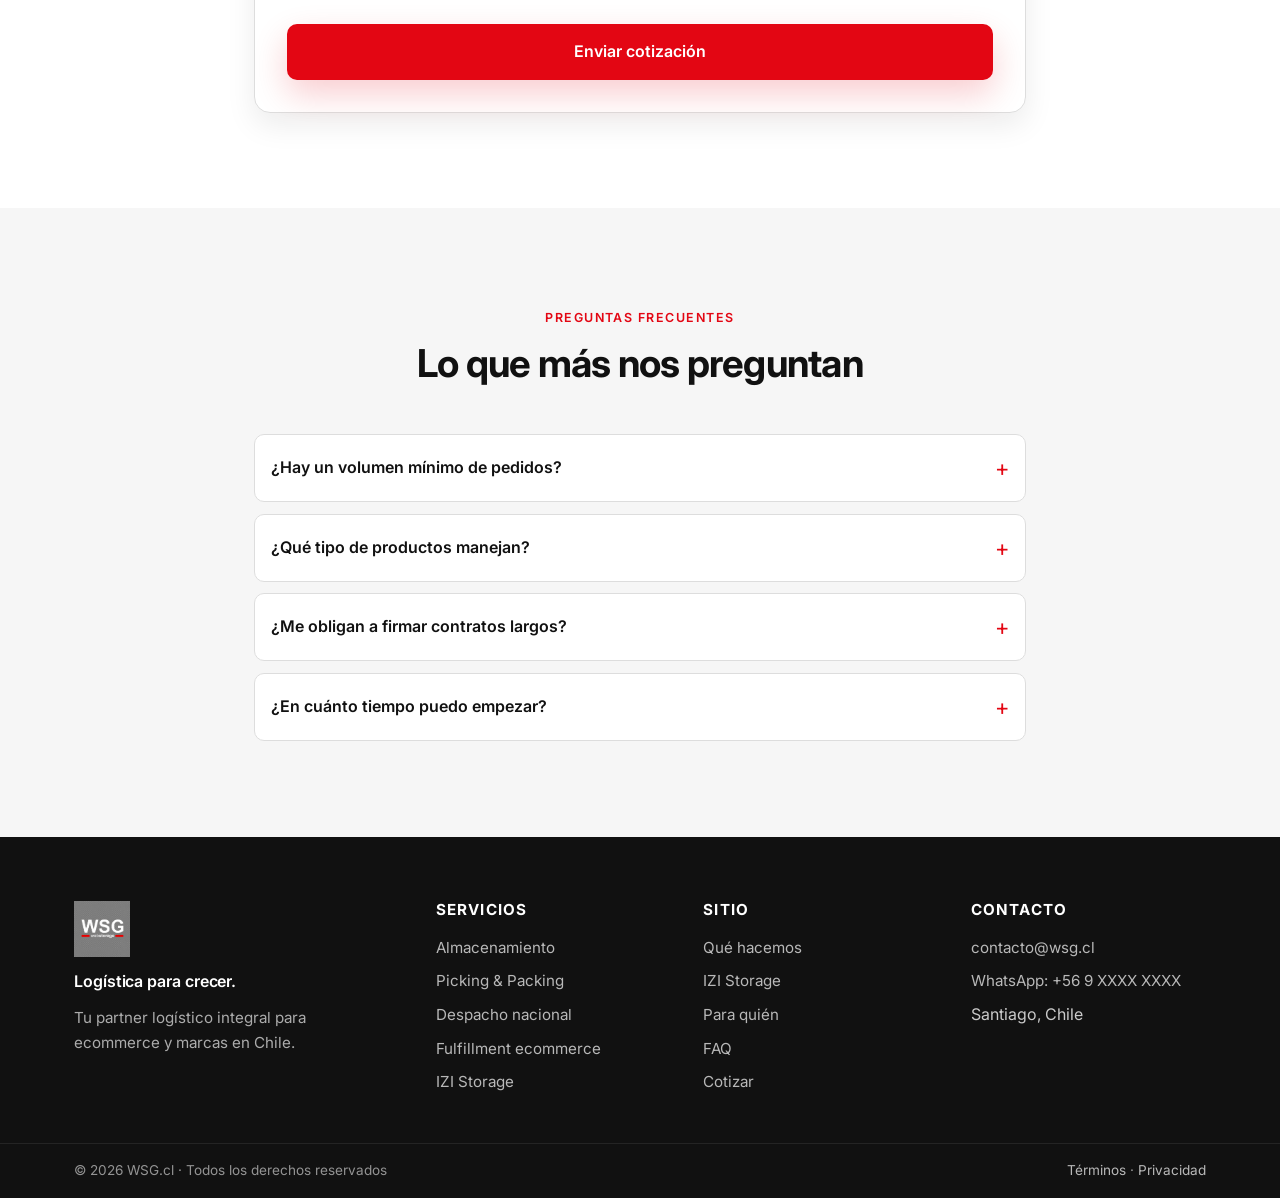
==== commit 06263af2: "refactor: simplificar landing y hacer sitio más visual y friendly" ====
--- a/wsg-landing/index.html
+++ b/wsg-landing/index.html
@@ -3,11 +3,11 @@
 <head>
   <meta charset="UTF-8" />
   <meta name="viewport" content="width=device-width, initial-scale=1.0" />
-  <meta name="theme-color" content="#E10600" />
-  <meta name="description" content="WSG.cl: tu partner logístico integral en Chile. Almacenamiento, picking, packing y despacho para ecommerce y marcas. IZI Storage: visualiza inventario, pedidos y despachos en tiempo real." />
+  <meta name="theme-color" content="#E30613" />
+  <meta name="description" content="WSG.cl: te ayudamos a ordenar tu logística para que puedas vender más. Almacenamiento, picking, packing y despacho. Sistema IZI Storage para ver tu operación en línea." />
   <meta name="keywords" content="logística, fulfillment, almacenamiento, picking, packing, despacho, ecommerce, Chile, IZI Storage, WSG" />
 
-  <title>WSG.cl · Logística y fulfillment para ecommerce y marcas</title>
+  <title>WSG.cl · Logística para crecer</title>
 
   <!-- Favicon + Apple touch icon (PNG oficial) -->
   <link rel="icon" type="image/png" href="assets/images/logo-icon.png" />
@@ -17,7 +17,7 @@
   <meta property="og:type" content="website" />
   <meta property="og:site_name" content="WSG.cl" />
   <meta property="og:title" content="WSG.cl · Logística para crecer" />
-  <meta property="og:description" content="Logística, fulfillment y dashboard IZI Storage para ecommerce y marcas en Chile." />
+  <meta property="og:description" content="Te ayudamos a ordenar tu logística para que puedas vender más. Almacenamiento, picking, packing y despacho con visibilidad en tiempo real." />
   <meta property="og:image" content="assets/og-wsg.png" />
   <meta property="og:image:width" content="1200" />
   <meta property="og:image:height" content="630" />
@@ -26,7 +26,7 @@
   <!-- Twitter Card -->
   <meta name="twitter:card" content="summary_large_image" />
   <meta name="twitter:title" content="WSG.cl · Logística para crecer" />
-  <meta name="twitter:description" content="Logística, fulfillment y dashboard IZI Storage para ecommerce y marcas en Chile." />
+  <meta name="twitter:description" content="Te ayudamos a ordenar tu logística para que puedas vender más." />
   <meta name="twitter:image" content="assets/og-wsg.png" />
 
   <link rel="preconnect" href="https://fonts.googleapis.com" />
@@ -57,9 +57,9 @@
       </a>
 
       <nav class="nav__links" aria-label="Navegación principal">
-        <a href="#servicios">Servicios</a>
+        <a href="#servicios">Qué hacemos</a>
         <a href="#izi-storage">IZI Storage</a>
-        <a href="#proceso">Proceso</a>
+        <a href="#para-quien">Para quién</a>
         <a href="#faq">FAQ</a>
         <a href="#cotizar" class="btn btn--primary btn--sm">Cotizar</a>
       </nav>
@@ -72,250 +72,131 @@
 
   <main id="top">
 
-    <!-- HERO -->
-    <section class="hero">
+    <!-- ════════════════════ 1. HERO ════════════════════ -->
+    <section class="hero hero--image" id="hero">
+      <div class="hero__bg" aria-hidden="true"></div>
       <div class="container hero__inner">
         <div class="hero__content reveal">
-          <span class="eyebrow">Logística para crecer</span>
+          <span class="eyebrow eyebrow--light">Logística para crecer</span>
           <h1 class="hero__title">
-            Tu operación logística, <span class="text-accent">resuelta</span>.
-            Tú, enfocado en vender.
+            Te ayudamos a <span class="text-accent">ordenar tu logística</span><br/>
+            para que puedas vender más.
           </h1>
           <p class="hero__subtitle">
-            WSG.cl es tu partner logístico integral: recibimos, almacenamos, preparamos
-            y despachamos tus pedidos. Con IZI Storage ves tu inventario, pedidos y
-            despachos en tiempo real. Para ecommerce, marcas e importadores en Chile.
+            Recibimos, guardamos, preparamos y despachamos tus pedidos.
+            Tú vendes. Nosotros nos encargamos de la operación.
           </p>
           <div class="hero__cta">
-            <a href="#cotizar" class="btn btn--primary btn--lg">Solicitar cotización</a>
-            <a href="#servicios" class="btn btn--ghost btn--lg">Ver servicios</a>
-          </div>
-        </div>
-
-        <div class="hero__visual reveal" aria-hidden="true">
-          <div class="hero__card hero__card--1">
-            <div class="hero__card-label">Pedidos hoy</div>
-            <div class="hero__card-bars">
-              <span class="hero__bar hero__bar--40"></span>
-              <span class="hero__bar hero__bar--65"></span>
-              <span class="hero__bar hero__bar--50"></span>
-              <span class="hero__bar hero__bar--80"></span>
-              <span class="hero__bar hero__bar--70"></span>
-              <span class="hero__bar hero__bar--90"></span>
-              <span class="hero__bar hero__bar--60"></span>
-            </div>
-          </div>
-          <div class="hero__card hero__card--2">
-            <div class="hero__card-dot"></div>
-            <div>
-              <div class="hero__card-title">Despacho en ruta</div>
-              <div class="hero__card-sub">Integrado a tu tienda</div>
-            </div>
-          </div>
-          <div class="hero__card hero__card--3">
-            <div class="hero__card-title">IZI Storage</div>
-            <div class="hero__card-sub">Tu inventario en tiempo real</div>
-          </div>
-        </div>
-      </div>
-    </section>
-
-    <!-- TRUST BAR -->
-    <section class="trust">
+            <a href="#cotizar" class="btn btn--accent btn--lg">Cotiza sin compromiso</a>
+            <a href="#servicios" class="btn btn--ghost-light btn--lg">Cómo funciona</a>
+          </div>
+          <ul class="hero__chips" aria-label="Garantías">
+            <li>Sin contratos forzados</li>
+            <li>Nos adaptamos a tu volumen</li>
+            <li>Respuesta en 24 h</li>
+          </ul>
+        </div>
+      </div>
+    </section>
+
+    <!-- ════════════════════ 2. QUÉ HACEMOS ════════════════════ -->
+    <section class="section services" id="servicios">
+      <div class="container services__inner">
+
+        <div class="services__content reveal">
+          <span class="eyebrow">Qué hacemos</span>
+          <h2 class="section__title">Recibimos, guardamos, preparamos y despachamos tus pedidos.</h2>
+          <p class="section__lead">
+            Tú vendes. Nosotros nos encargamos de la operación logística completa.
+          </p>
+
+          <ul class="services__list">
+            <li class="services__item">
+              <span class="services__icon" aria-hidden="true">📦</span>
+              <div>
+                <h3>Almacenamiento</h3>
+                <p>Bodega organizada y segura, con stock al detalle.</p>
+              </div>
+            </li>
+            <li class="services__item">
+              <span class="services__icon" aria-hidden="true">🎯</span>
+              <div>
+                <h3>Picking &amp; Packing</h3>
+                <p>Armado preciso con la presentación de tu marca.</p>
+              </div>
+            </li>
+            <li class="services__item">
+              <span class="services__icon" aria-hidden="true">🚚</span>
+              <div>
+                <h3>Despacho nacional</h3>
+                <p>Cobertura en todo Chile con los principales couriers.</p>
+              </div>
+            </li>
+            <li class="services__item">
+              <span class="services__icon" aria-hidden="true">🛒</span>
+              <div>
+                <h3>Fulfillment ecommerce</h3>
+                <p>Integrado a tu tienda. El pedido entra solo, sale como debe ser.</p>
+              </div>
+            </li>
+          </ul>
+        </div>
+
+        <div class="services__image reveal" aria-hidden="true">
+          <div class="services__image-tag">Operación · WSG.cl</div>
+        </div>
+      </div>
+
+      <!-- Por qué externalizar (fusiona dolores + comparación + costos ocultos) -->
       <div class="container">
-        <ul class="trust__list">
-          <li class="trust__item reveal">
-            <span class="trust__icon" aria-hidden="true">✓</span>
-            <span>Sin contratos forzados</span>
-          </li>
-          <li class="trust__item reveal">
-            <span class="trust__icon" aria-hidden="true">⚡</span>
-            <span>Respuesta en 24 horas</span>
-          </li>
-          <li class="trust__item reveal">
-            <span class="trust__icon" aria-hidden="true">⇄</span>
-            <span>Integración con tu ecommerce</span>
-          </li>
-          <li class="trust__item reveal">
-            <span class="trust__icon" aria-hidden="true">⤢</span>
-            <span>Visibilidad en tiempo real (IZI Storage)</span>
-          </li>
-          <li class="trust__item reveal">
-            <span class="trust__icon" aria-hidden="true">★</span>
-            <span>Equipo dedicado por cliente</span>
-          </li>
-        </ul>
-      </div>
-    </section>
-
-    <!-- DOLORES -->
-    <section class="section" id="dolores">
+        <div class="why-out reveal">
+          <h3 class="why-out__title">¿Por qué externalizar tu logística?</h3>
+          <ul class="why-out__list">
+            <li>
+              <strong>Te ahorra</strong> arriendo de bodega, equipo logístico y software propio.
+            </li>
+            <li>
+              <strong>Reduce errores</strong> y reclamos: cada pedido pasa por nuestro proceso.
+            </li>
+            <li>
+              <strong>Escala contigo</strong>: tu logística se adapta a tu temporada, no al revés.
+            </li>
+          </ul>
+        </div>
+      </div>
+
+      <!-- Proceso compacto -->
       <div class="container">
-        <header class="section__header reveal">
-          <span class="eyebrow">Lo que probablemente estás viviendo</span>
-          <h2 class="section__title">La logística te frena cuando deberías estar creciendo</h2>
-          <p class="section__lead">
-            Si vendes online o manejas inventario, estos dolores se vuelven cuello de botella
-            antes de lo que parece.
-          </p>
-        </header>
-
-        <div class="grid grid--3">
-          <article class="pain reveal">
-            <div class="pain__icon">⏳</div>
-            <h3>Pierdes horas armando pedidos</h3>
-            <p>Tiempo que debería ir a marketing, producto y ventas se va en empaquetar y coordinar despachos.</p>
-          </article>
-          <article class="pain reveal">
-            <div class="pain__icon">📦</div>
-            <h3>Tu bodega ya no alcanza</h3>
-            <p>Crecer significa pagar más arriendo, más estanterías y más personal antes de poder facturarlo.</p>
-          </article>
-          <article class="pain reveal">
-            <div class="pain__icon">⚠️</div>
-            <h3>Errores de despacho dañan tu marca</h3>
-            <p>Un pedido equivocado o un atraso se transforma en reseñas negativas y reembolsos.</p>
-          </article>
-          <article class="pain reveal">
-            <div class="pain__icon">💸</div>
-            <h3>Costos fijos que no escalan</h3>
-            <p>En temporada baja pagas igual. En temporada alta colapsas. La operación interna no se adapta.</p>
-          </article>
-          <article class="pain reveal">
-            <div class="pain__icon">📞</div>
-            <h3>Atención saturada por logística</h3>
-            <p>“¿Dónde está mi pedido?” se convierte en la pregunta más frecuente de tu soporte.</p>
-          </article>
-          <article class="pain reveal">
-            <div class="pain__icon">🔌</div>
-            <h3>Sistemas que no conversan</h3>
-            <p>Tu tienda, tu inventario y tu courier viven en mundos separados. Todo se gestiona a mano.</p>
-          </article>
-        </div>
-      </div>
-    </section>
-
-    <!-- SOLUCIÓN -->
-    <section class="section section--alt" id="solucion">
-      <div class="container">
-        <header class="section__header reveal">
-          <span class="eyebrow">La propuesta WSG.cl</span>
-          <h2 class="section__title">Una operación logística completa, sin que tengas que montarla</h2>
-          <p class="section__lead">
-            WSG.cl es tu equipo logístico externo: bodega, personal, tecnología y procesos.
-            Tú pones los productos y los canales de venta, nosotros movemos cada pedido.
-          </p>
-        </header>
-
-        <div class="grid grid--4">
-          <div class="feature reveal">
-            <div class="feature__num">01</div>
-            <h3>Operación integral</h3>
-            <p>Recepción, almacenamiento, picking, packing y despacho bajo un solo proveedor.</p>
-          </div>
-          <div class="feature reveal">
-            <div class="feature__num">02</div>
-            <h3>Tecnología conectada</h3>
-            <p>Integración con tu tienda, marketplaces y couriers. Stock y pedidos sincronizados.</p>
-          </div>
-          <div class="feature reveal">
-            <div class="feature__num">03</div>
-            <h3>Equipo dedicado</h3>
-            <p>Una contraparte humana que conoce tu marca, tus productos y tus reglas de despacho.</p>
-          </div>
-          <div class="feature reveal">
-            <div class="feature__num">04</div>
-            <h3>Pagas por lo que usas</h3>
-            <p>Modelo flexible. Tu logística se adapta a tu temporada, no al revés.</p>
-          </div>
-        </div>
-      </div>
-    </section>
-
-    <!-- SERVICIOS -->
-    <section class="section" id="servicios">
-      <div class="container">
-        <header class="section__header reveal">
-          <span class="eyebrow">Servicios</span>
-          <h2 class="section__title">Lo que hacemos por ti</h2>
-          <p class="section__lead">
-            Cuatro pilares que cubren tu cadena logística completa, desde que el producto
-            llega a la bodega hasta que lo recibe tu cliente final.
-          </p>
-        </header>
-
-        <div class="grid grid--2">
-          <article class="service reveal">
-            <div class="service__icon" aria-hidden="true">
-              <svg viewBox="0 0 24 24" fill="none" stroke="currentColor" stroke-width="1.6" stroke-linecap="round" stroke-linejoin="round"><path d="M3 9l9-6 9 6v12H3z"/><path d="M9 21V12h6v9"/></svg>
-            </div>
-            <h3>Almacenamiento</h3>
-            <p>Bodega organizada, segura y trazada. Recibimos, inventariamos y resguardamos tu mercancía con control de stock al detalle.</p>
-            <ul class="service__bullets">
-              <li>Recepción y control de calidad</li>
-              <li>Ubicaciones trazadas</li>
-              <li>Inventario actualizado</li>
-            </ul>
-          </article>
-
-          <article class="service reveal">
-            <div class="service__icon" aria-hidden="true">
-              <svg viewBox="0 0 24 24" fill="none" stroke="currentColor" stroke-width="1.6" stroke-linecap="round" stroke-linejoin="round"><path d="M3 7h13l5 5v5H3z"/><circle cx="7" cy="17" r="2"/><circle cx="17" cy="17" r="2"/></svg>
-            </div>
-            <h3>Picking &amp; Packing</h3>
-            <p>Armado preciso de cada pedido con materiales adecuados y la presentación que tu marca necesita.</p>
-            <ul class="service__bullets">
-              <li>Picking unitario o por lotes</li>
-              <li>Packing con tu identidad de marca</li>
-              <li>Verificación antes del despacho</li>
-            </ul>
-          </article>
-
-          <article class="service reveal">
-            <div class="service__icon" aria-hidden="true">
-              <svg viewBox="0 0 24 24" fill="none" stroke="currentColor" stroke-width="1.6" stroke-linecap="round" stroke-linejoin="round"><circle cx="12" cy="12" r="9"/><path d="M3 12h18M12 3a14 14 0 010 18M12 3a14 14 0 000 18"/></svg>
-            </div>
-            <h3>Despacho nacional</h3>
-            <p>Coordinación con los principales couriers. Etiquetado, manifiesto y entrega de la última milla gestionados por nosotros.</p>
-            <ul class="service__bullets">
-              <li>Multi-courier</li>
-              <li>Tracking unificado</li>
-              <li>Cobertura nacional</li>
-            </ul>
-          </article>
-
-          <article class="service reveal">
-            <div class="service__icon" aria-hidden="true">
-              <svg viewBox="0 0 24 24" fill="none" stroke="currentColor" stroke-width="1.6" stroke-linecap="round" stroke-linejoin="round"><path d="M4 6h16M4 12h16M4 18h10"/><circle cx="19" cy="18" r="2"/></svg>
-            </div>
-            <h3>Fulfillment ecommerce</h3>
-            <p>Operación end-to-end conectada a tu tienda o marketplace. El pedido entra solo, sale como debe ser.</p>
-            <ul class="service__bullets">
-              <li>Integración con plataformas</li>
-              <li>Procesamiento automático</li>
-              <li>Reportes claros</li>
-            </ul>
-          </article>
-        </div>
-      </div>
-    </section>
-
-    <!-- IZI STORAGE -->
+        <div class="process reveal">
+          <h3 class="process__title">Cómo empezamos juntos</h3>
+          <ol class="process__steps">
+            <li><span class="process__num">1</span> Conversamos sobre tu operación</li>
+            <li><span class="process__num">2</span> Te enviamos una propuesta clara</li>
+            <li><span class="process__num">3</span> Recibimos tu inventario</li>
+            <li><span class="process__num">4</span> Operamos y reportamos</li>
+          </ol>
+        </div>
+      </div>
+    </section>
+
+    <!-- ════════════════════ 3. IZI STORAGE ════════════════════ -->
     <section class="section izi" id="izi-storage">
+      <div class="izi__bg" aria-hidden="true"></div>
       <div class="container izi__inner">
+
         <div class="izi__content reveal">
-          <span class="eyebrow eyebrow--light">Diferenciador tecnológico</span>
-          <h2 class="section__title section__title--light">IZI Storage: tu operación logística, transparente y en línea</h2>
+          <span class="eyebrow eyebrow--light">Tu operación en línea</span>
+          <h2 class="section__title section__title--light">
+            Con IZI Storage puedes ver tu inventario y el estado de tus pedidos.
+          </h2>
           <p class="section__lead section__lead--light">
-            IZI Storage es el sistema propio de WSG.cl donde ves, en tiempo real,
-            qué inventario tienes, qué pedidos están en preparación y qué se está
-            despachando hoy. Sin llamadas para preguntar “¿cómo va mi pedido?”.
+            Nuestro sistema propio te muestra, en tiempo real, qué tienes en bodega,
+            qué se está preparando y qué se despachó hoy.
           </p>
           <ul class="izi__list">
-            <li><strong>Inventario al día.</strong> Stock visible por SKU, ubicación y estado.</li>
-            <li><strong>Ingresos trazados.</strong> Recepciones registradas y verificadas.</li>
-            <li><strong>Pedidos en vivo.</strong> En cola, en preparación, listos para despacho.</li>
-            <li><strong>Despachos visibles.</strong> Estados de envío y trazabilidad para tu equipo.</li>
+            <li><strong>Inventario al día</strong> · stock por SKU y ubicación.</li>
+            <li><strong>Pedidos en vivo</strong> · en preparación, listos, en ruta.</li>
+            <li><strong>Despachos visibles</strong> · trazabilidad para tu equipo.</li>
           </ul>
           <a href="#cotizar" class="btn btn--accent btn--lg">Conocer IZI Storage</a>
         </div>
@@ -366,311 +247,70 @@
       </div>
     </section>
 
-    <!-- COMPARACIÓN -->
-    <section class="section section--alt" id="comparacion">
-      <div class="container">
+    <!-- ════════════════════ 4. PARA QUIÉN ════════════════════ -->
+    <section class="section audience" id="para-quien">
+      <div class="container container--narrow">
         <header class="section__header reveal">
-          <span class="eyebrow">Operación interna vs WSG.cl</span>
-          <h2 class="section__title">Hacerlo solo no siempre sale más barato</h2>
+          <span class="eyebrow">Para quién es WSG.cl</span>
+          <h2 class="section__title">Trabajamos con negocios en crecimiento.</h2>
           <p class="section__lead">
-            Cuando sumas bodega, personal, software y tiempo de gestión, externalizar suele ser
-            más rentable y más rápido de poner en marcha.
+            No necesitas tener una gran operación para partir. Te ayudamos a ordenar
+            tu logística paso a paso.
           </p>
         </header>
 
-        <div class="compare reveal">
-          <div class="compare__row compare__row--head">
-            <div class="compare__cell compare__cell--label">Aspecto</div>
-            <div class="compare__cell">Operación interna</div>
-            <div class="compare__cell compare__cell--wsg">Con WSG.cl</div>
-          </div>
-          <div class="compare__row">
-            <div class="compare__cell compare__cell--label">Inversión inicial</div>
-            <div class="compare__cell">Alta (bodega, estanterías, equipos)</div>
-            <div class="compare__cell compare__cell--wsg">Sin inversión en infraestructura</div>
-          </div>
-          <div class="compare__row">
-            <div class="compare__cell compare__cell--label">Personal logístico</div>
-            <div class="compare__cell">Contratación y gestión propia</div>
-            <div class="compare__cell compare__cell--wsg">Equipo incluido en el servicio</div>
-          </div>
-          <div class="compare__row">
-            <div class="compare__cell compare__cell--label">Tecnología (WMS)</div>
-            <div class="compare__cell">Comprar o desarrollar</div>
-            <div class="compare__cell compare__cell--wsg">Incluida e integrada</div>
-          </div>
-          <div class="compare__row">
-            <div class="compare__cell compare__cell--label">Escalabilidad</div>
-            <div class="compare__cell">Limitada por tu bodega y staff</div>
-            <div class="compare__cell compare__cell--wsg">Flexible, con visibilidad en IZI Storage</div>
-          </div>
-          <div class="compare__row">
-            <div class="compare__cell compare__cell--label">Errores y devoluciones</div>
-            <div class="compare__cell">Tu responsabilidad operativa</div>
-            <div class="compare__cell compare__cell--wsg">Gestionados con proceso definido</div>
-          </div>
-          <div class="compare__row">
-            <div class="compare__cell compare__cell--label">Foco del negocio</div>
-            <div class="compare__cell">Disperso entre operación y ventas</div>
-            <div class="compare__cell compare__cell--wsg">Centrado en crecer la marca</div>
-          </div>
-        </div>
-      </div>
-    </section>
-
-    <!-- COSTOS OCULTOS -->
-    <section class="section" id="costos">
-      <div class="container">
-        <header class="section__header reveal">
-          <span class="eyebrow">Costos ocultos</span>
-          <h2 class="section__title">Lo que realmente cuesta operar tu propia logística</h2>
-          <p class="section__lead">
-            Muchas marcas calculan solo el arriendo de la bodega. La operación real tiene
-            muchas más líneas, y todas suman al mes.
-          </p>
-        </header>
-
-        <div class="grid grid--3">
-          <div class="cost reveal">
-            <div class="cost__bullet"></div>
-            <h3>Arriendo y servicios</h3>
-            <p>Bodega, luz, internet, seguridad y mantención mensual.</p>
-          </div>
-          <div class="cost reveal">
-            <div class="cost__bullet"></div>
-            <h3>Equipo logístico</h3>
-            <p>Sueldos, leyes sociales, capacitación y rotación de personal.</p>
-          </div>
-          <div class="cost reveal">
-            <div class="cost__bullet"></div>
-            <h3>Software WMS</h3>
-            <p>Licencias, integraciones y soporte técnico recurrente.</p>
-          </div>
-          <div class="cost reveal">
-            <div class="cost__bullet"></div>
-            <h3>Materiales de embalaje</h3>
-            <p>Cajas, cintas, etiquetas, relleno y consumibles del packing.</p>
-          </div>
-          <div class="cost reveal">
-            <div class="cost__bullet"></div>
-            <h3>Mermas y errores</h3>
-            <p>Pedidos equivocados, reembolsos y reposición por daños.</p>
-          </div>
-          <div class="cost reveal">
-            <div class="cost__bullet"></div>
-            <h3>Tu propio tiempo</h3>
-            <p>Horas que dejas de invertir en producto, marketing y ventas.</p>
-          </div>
-        </div>
-      </div>
-    </section>
-
-    <!-- PARA QUIÉN -->
-    <section class="section section--alt" id="para-quien">
-      <div class="container">
-        <header class="section__header reveal">
-          <span class="eyebrow">Cliente ideal</span>
-          <h2 class="section__title">¿Para quién está pensado WSG.cl?</h2>
-          <p class="section__lead">
-            Trabajamos especialmente bien con marcas que ya venden, quieren escalar
-            y prefieren delegar la operación.
-          </p>
-        </header>
-
-        <div class="grid grid--3">
-          <div class="audience reveal">
-            <div class="audience__icon">🛍️</div>
-            <h3>Marcas D2C y ecommerce</h3>
-            <p>Marcas propias que venden online y quieren mejorar la experiencia post-compra.</p>
-          </div>
-          <div class="audience reveal">
-            <div class="audience__icon">🏷️</div>
-            <h3>Tiendas Shopify / WooCommerce</h3>
-            <p>Negocios que necesitan integración real con su plataforma y despacho consistente.</p>
-          </div>
-          <div class="audience reveal">
-            <div class="audience__icon">🛒</div>
-            <h3>Vendedores en marketplaces</h3>
-            <p>Sellers de Mercado Libre, Falabella y similares que buscan operación profesional.</p>
-          </div>
-          <div class="audience reveal">
-            <div class="audience__icon">📥</div>
-            <h3>Importadores</h3>
-            <p>Empresas que reciben contenedores y necesitan almacenar, ordenar y distribuir.</p>
-          </div>
-          <div class="audience reveal">
-            <div class="audience__icon">📈</div>
-            <h3>Marcas en crecimiento</h3>
-            <p>Negocios que crecen rápido y necesitan operación que escale con ellos.</p>
-          </div>
-          <div class="audience reveal">
-            <div class="audience__icon">🎯</div>
-            <h3>Equipos enfocados</h3>
-            <p>Fundadores y equipos pequeños que prefieren delegar la logística para enfocarse en vender.</p>
-          </div>
-        </div>
-      </div>
-    </section>
-
-    <!-- PROCESO -->
-    <section class="section" id="proceso">
-      <div class="container">
-        <header class="section__header reveal">
-          <span class="eyebrow">Cómo trabajamos</span>
-          <h2 class="section__title">Empezar con WSG.cl en 5 pasos</h2>
-          <p class="section__lead">
-            Un proceso claro y acotado para que pases de operar internamente a operar con
-            nosotros sin fricción.
-          </p>
-        </header>
-
-        <ol class="steps">
-          <li class="steps__item reveal">
-            <div class="steps__num">1</div>
-            <h3>Conversación inicial</h3>
-            <p>Entendemos tu producto, volumen y canales de venta.</p>
+        <ul class="audience__grid">
+          <li class="audience__item reveal">
+            <span class="audience__emoji" aria-hidden="true">🛍️</span>
+            <span>Marcas D2C y ecommerce</span>
           </li>
-          <li class="steps__item reveal">
-            <div class="steps__num">2</div>
-            <h3>Diagnóstico y propuesta</h3>
-            <p>Te enviamos una propuesta clara, ajustada a tu operación real.</p>
+          <li class="audience__item reveal">
+            <span class="audience__emoji" aria-hidden="true">🏷️</span>
+            <span>Tiendas Shopify, WooCommerce, Jumpseller</span>
           </li>
-          <li class="steps__item reveal">
-            <div class="steps__num">3</div>
-            <h3>Recepción de inventario</h3>
-            <p>Coordinamos la llegada de tus productos y los ingresamos al sistema.</p>
+          <li class="audience__item reveal">
+            <span class="audience__emoji" aria-hidden="true">🛒</span>
+            <span>Sellers en Mercado Libre y Falabella</span>
           </li>
-          <li class="steps__item reveal">
-            <div class="steps__num">4</div>
-            <h3>Integración de canales</h3>
-            <p>Conectamos tu tienda y marketplaces para que los pedidos fluyan solos.</p>
+          <li class="audience__item reveal">
+            <span class="audience__emoji" aria-hidden="true">📥</span>
+            <span>Importadores con contenedores</span>
           </li>
-          <li class="steps__item reveal">
-            <div class="steps__num">5</div>
-            <h3>Operación en marcha</h3>
-            <p>Procesamos, despachamos y reportamos. Tú te concentras en crecer.</p>
-          </li>
-        </ol>
-      </div>
-    </section>
-
-    <!-- PLATAFORMAS -->
-    <section class="section section--alt" id="plataformas">
-      <div class="container">
-        <header class="section__header reveal">
-          <span class="eyebrow">Integraciones</span>
-          <h2 class="section__title">Plataformas y canales con los que trabajamos</h2>
-          <p class="section__lead">
-            Nos integramos con las principales plataformas de ecommerce y marketplaces
-            usados en Chile y la región.
-          </p>
-        </header>
-
-        <ul class="platforms">
-          <li class="platforms__item reveal">Shopify</li>
-          <li class="platforms__item reveal">WooCommerce</li>
-          <li class="platforms__item reveal">Mercado Libre</li>
-          <li class="platforms__item reveal">Falabella</li>
-          <li class="platforms__item reveal">Magento</li>
-          <li class="platforms__item reveal">Jumpseller</li>
-          <li class="platforms__item reveal">TiendaNube</li>
-          <li class="platforms__item reveal">PrestaShop</li>
         </ul>
-        <p class="platforms__note reveal">
-          ¿Trabajas con otra plataforma? Cuéntanos en la cotización y evaluamos la integración.
+
+        <div class="platforms-strip reveal" aria-label="Plataformas con las que trabajamos">
+          <span>Shopify</span>
+          <span>WooCommerce</span>
+          <span>Jumpseller</span>
+          <span>Mercado Libre</span>
+          <span>Falabella</span>
+          <span>TiendaNube</span>
+          <span>+ otras</span>
+        </div>
+      </div>
+    </section>
+
+    <!-- ════════════════════ 5. CTA FINAL + FORM ════════════════════ -->
+    <section class="cta-final cta-final--image">
+      <div class="cta-final__bg" aria-hidden="true"></div>
+      <div class="container cta-final__inner reveal">
+        <h2 class="cta-final__title">¿Conversamos sobre tu operación?</h2>
+        <p class="cta-final__text">
+          Cotiza según tu volumen y etapa actual.
+          No necesitas tener todo resuelto para empezar.
         </p>
-      </div>
-    </section>
-
-    <!-- CASO DE USO (placeholder honesto) -->
-    <section class="section" id="caso">
-      <div class="container">
-        <header class="section__header reveal">
-          <span class="eyebrow">Casos de uso</span>
-          <h2 class="section__title">Casos reales, pronto disponibles</h2>
-        </header>
-
-        <div class="case reveal">
-          <p class="case__text">
-            Estamos preparando casos de estudio reales con clientes activos de WSG.cl.
-            En lugar de mostrar cifras inventadas o testimonios genéricos, preferimos
-            publicar resultados verificables cuando estén listos.
-          </p>
-          <p class="case__text">
-            Si quieres una conversación honesta sobre cómo podría funcionar tu operación
-            con nosotros, agenda una cotización y revisamos tu escenario específico.
-          </p>
-          <a href="#cotizar" class="btn btn--primary">Conversemos tu caso</a>
-        </div>
-      </div>
-    </section>
-
-    <!-- FAQ -->
-    <section class="section section--alt" id="faq">
-      <div class="container container--narrow">
-        <header class="section__header reveal">
-          <span class="eyebrow">Preguntas frecuentes</span>
-          <h2 class="section__title">Lo que más nos preguntan</h2>
-        </header>
-
-        <div class="faq">
-          <details class="faq__item reveal">
-            <summary>¿Hay un volumen mínimo de pedidos para trabajar con WSG.cl?</summary>
-            <p>Evaluamos cada caso. Trabajamos con marcas pequeñas en crecimiento y con operaciones más grandes. Lo importante es que el modelo haga sentido para ambos.</p>
-          </details>
-          <details class="faq__item reveal">
-            <summary>¿Qué tipo de productos pueden manejar?</summary>
-            <p>Productos no perecibles de retail, ecommerce e importación. Si tu producto tiene requisitos especiales (frágil, regulado, dimensiones particulares) lo conversamos en la cotización.</p>
-          </details>
-          <details class="faq__item reveal">
-            <summary>¿Cómo se integra WSG.cl con mi tienda online?</summary>
-            <p>Nos conectamos con tu plataforma (Shopify, WooCommerce, marketplaces, etc.) para sincronizar pedidos y stock. El objetivo es que el pedido entre y se despache sin trabajo manual de tu equipo.</p>
-          </details>
-          <details class="faq__item reveal">
-            <summary>¿Me obligan a firmar contratos a largo plazo?</summary>
-            <p>No trabajamos con contratos rígidos. Buscamos relaciones largas porque el servicio es bueno, no porque te tengamos amarrado.</p>
-          </details>
-          <details class="faq__item reveal">
-            <summary>¿En cuánto tiempo puedo empezar a operar?</summary>
-            <p>Depende del volumen de inventario y de la integración necesaria. Generalmente desde la firma de propuesta hasta procesar los primeros pedidos hablamos de semanas, no de meses.</p>
-          </details>
-          <details class="faq__item reveal">
-            <summary>¿Despachan a todo Chile?</summary>
-            <p>Sí, coordinamos despacho nacional con los principales couriers. La cobertura final depende del courier elegido para cada zona.</p>
-          </details>
-          <details class="faq__item reveal">
-            <summary>¿Qué pasa en temporada alta (Cyber, Navidad, campañas)?</summary>
-            <p>Trabajamos con un modelo flexible: escalamos operación para que la temporada alta no colapse tu negocio. Y con IZI Storage tu equipo ve en tiempo real lo que está pasando con cada pedido, sin tener que llamarnos para preguntar.</p>
-          </details>
-          <details class="faq__item reveal">
-            <summary>¿Cómo se calculan los costos del servicio?</summary>
-            <p>El modelo combina almacenamiento, manipulación por pedido y despacho. Te enviamos una propuesta clara según tu volumen real, sin letra chica.</p>
-          </details>
-        </div>
-      </div>
-    </section>
-
-    <!-- CTA FINAL -->
-    <section class="cta-final">
-      <div class="container cta-final__inner reveal">
-        <h2 class="cta-final__title">¿Listo para sacarte la logística de encima?</h2>
-        <p class="cta-final__text">
-          Cuéntanos sobre tu operación y armemos una propuesta que se ajuste a tu volumen,
-          tu temporada y tu marca.
-        </p>
-        <a href="#cotizar" class="btn btn--accent btn--lg">Solicitar cotización</a>
-      </div>
-    </section>
-
-    <!-- FORMULARIO DE COTIZACIÓN -->
+        <a href="#cotizar" class="btn btn--accent btn--lg">Cotiza sin compromiso</a>
+      </div>
+    </section>
+
+    <!-- FORMULARIO DE COTIZACIÓN (intacto funcionalmente; solo copy alrededor) -->
     <section class="section" id="cotizar">
       <div class="container container--narrow">
         <header class="section__header reveal">
-          <span class="eyebrow">Cotización</span>
-          <h2 class="section__title">Cuéntanos sobre tu operación</h2>
+          <span class="eyebrow">Cuéntanos sobre tu operación</span>
+          <h2 class="section__title">Conversemos y vemos qué necesitas.</h2>
           <p class="section__lead">
-            Te respondemos en menos de 24 horas hábiles con una propuesta clara
-            adaptada a lo que necesitas.
+            No necesitas tener todo resuelto. Con esta información podemos orientarte mejor.
           </p>
         </header>
 
@@ -761,8 +401,8 @@
           </div>
 
           <div class="form__field">
-            <label for="f-necesidad">Cuéntanos qué necesitas</label>
-            <textarea id="f-necesidad" name="necesidad_logistica" rows="5" placeholder="Operación actual, dolores, temporada, integraciones, etc."></textarea>
+            <label for="f-necesidad">¿En qué te podemos ayudar?</label>
+            <textarea id="f-necesidad" name="necesidad_logistica" rows="5" placeholder="Cuéntanos cómo opera hoy tu negocio, en qué etapa estás y qué necesitas resolver."></textarea>
             <small class="form__error" data-error-for="necesidad_logistica"></small>
           </div>
 
@@ -783,9 +423,38 @@
       </div>
     </section>
 
+    <!-- ════════════════════ FAQ corto (4 preguntas) ════════════════════ -->
+    <section class="section section--alt" id="faq">
+      <div class="container container--narrow">
+        <header class="section__header reveal">
+          <span class="eyebrow">Preguntas frecuentes</span>
+          <h2 class="section__title">Lo que más nos preguntan</h2>
+        </header>
+
+        <div class="faq">
+          <details class="faq__item reveal">
+            <summary>¿Hay un volumen mínimo de pedidos?</summary>
+            <p>No. Trabajamos con marcas pequeñas que están partiendo y con operaciones más grandes. Lo importante es que el modelo haga sentido para ambos.</p>
+          </details>
+          <details class="faq__item reveal">
+            <summary>¿Qué tipo de productos manejan?</summary>
+            <p>Productos no perecibles de retail, ecommerce e importación. Si tu producto tiene requisitos especiales, lo conversamos en la cotización.</p>
+          </details>
+          <details class="faq__item reveal">
+            <summary>¿Me obligan a firmar contratos largos?</summary>
+            <p>No trabajamos con contratos rígidos. Buscamos relaciones largas porque el servicio es bueno, no porque te tengamos amarrado.</p>
+          </details>
+          <details class="faq__item reveal">
+            <summary>¿En cuánto tiempo puedo empezar?</summary>
+            <p>Desde la firma de propuesta hasta procesar los primeros pedidos hablamos de semanas, no de meses. Depende del volumen y la integración.</p>
+          </details>
+        </div>
+      </div>
+    </section>
+
   </main>
 
-  <!-- FOOTER -->
+  <!-- ════════════════════ FOOTER ════════════════════ -->
   <footer class="footer">
     <div class="container footer__inner">
       <div class="footer__brand">
@@ -812,8 +481,8 @@
       <div class="footer__col">
         <h4>Sitio</h4>
         <ul>
-          <li><a href="#solucion">Solución</a></li>
-          <li><a href="#proceso">Proceso</a></li>
+          <li><a href="#servicios">Qué hacemos</a></li>
+          <li><a href="#izi-storage">IZI Storage</a></li>
           <li><a href="#para-quien">Para quién</a></li>
           <li><a href="#faq">FAQ</a></li>
           <li><a href="#cotizar">Cotizar</a></li>
--- a/wsg-landing/css/layout.css
+++ b/wsg-landing/css/layout.css
@@ -1,8 +1,7 @@
 /* =========================================================
  * layout.css
- * Sistema de contenedores, grillas, secciones y breakpoints
- * mobile-first del sitio WSG.cl. Define la estructura
- * geométrica sobre la que se montan los componentes.
+ * Sistema de contenedores, secciones base y breakpoints
+ * mobile-first del sitio WSG.cl.
  * ========================================================= */
 
 /* ---------- Contenedores ---------- */
@@ -12,131 +11,15 @@
   margin: 0 auto;
   padding: 0 var(--space-5);
 }
-
 .container--narrow {
   max-width: var(--container-narrow);
 }
 
-/* ---------- Secciones ---------- */
-.section {
-  position: relative;
-  padding: var(--space-9) 0;
-}
-
-.section--alt {
-  background-color: var(--color-bg-soft);
-}
-
-.section__header {
-  max-width: 760px;
-  margin: 0 auto var(--space-7);
-  text-align: center;
-}
-
-.section__title {
-  font-size: clamp(1.75rem, 2.6vw + 1rem, 2.6rem);
-  margin-bottom: var(--space-4);
-  letter-spacing: -0.02em;
-}
-
-.section__title--light {
-  color: #fff;
-}
-
-.section__lead {
-  font-size: 1.05rem;
-  color: var(--color-text-muted);
-  line-height: 1.7;
-}
-
-.section__lead--light {
-  color: rgba(255, 255, 255, 0.78);
-}
-
-/* ---------- Eyebrow ---------- */
-.eyebrow {
-  display: inline-block;
-  font-size: 0.78rem;
-  font-weight: 600;
-  letter-spacing: 0.12em;
-  text-transform: uppercase;
-  color: var(--color-accent);
-  margin-bottom: var(--space-3);
-}
-
-.eyebrow--light {
-  color: #FFB3B0;
-}
-
-/* ---------- Grids ---------- */
-.grid {
-  display: grid;
-  gap: var(--space-5);
-}
-
-.grid--2 {
-  grid-template-columns: 1fr;
-}
-.grid--3 {
-  grid-template-columns: 1fr;
-}
-.grid--4 {
-  grid-template-columns: 1fr;
-}
-
-@media (min-width: 640px) {
-  .grid--3 {
-    grid-template-columns: repeat(2, 1fr);
-  }
-  .grid--4 {
-    grid-template-columns: repeat(2, 1fr);
-  }
-}
-
-@media (min-width: 900px) {
-  .grid--2 {
-    grid-template-columns: repeat(2, 1fr);
-  }
-  .grid--3 {
-    grid-template-columns: repeat(3, 1fr);
-  }
-  .grid--4 {
-    grid-template-columns: repeat(4, 1fr);
-  }
-}
-
-/* ---------- Hero layout ---------- */
-.hero {
-  position: relative;
-  padding: calc(var(--header-height) + var(--space-9)) 0 var(--space-9);
-  overflow: hidden;
-}
-
+/* ---------- Hero layout (mobile-first) ---------- */
 .hero__inner {
-  display: grid;
-  gap: var(--space-8);
-  grid-template-columns: 1fr;
-  align-items: center;
-}
-
-@media (min-width: 960px) {
-  .hero__inner {
-    grid-template-columns: 1.1fr 0.9fr;
-  }
-}
-
-/* ---------- IZI Storage layout ---------- */
-.izi__inner {
-  display: grid;
-  gap: var(--space-7);
-  grid-template-columns: 1fr;
-  align-items: center;
-}
-
-@media (min-width: 900px) {
-  .izi__inner {
-    grid-template-columns: 1.1fr 0.9fr;
-  }
+  display: flex;
+  flex-direction: column;
+  gap: var(--space-6);
 }
 
 /* ---------- Footer layout ---------- */
@@ -147,7 +30,6 @@
   padding-top: var(--space-8);
   padding-bottom: var(--space-7);
 }
-
 @media (min-width: 700px) {
   .footer__inner {
     grid-template-columns: 1.4fr repeat(3, 1fr);
@@ -159,12 +41,14 @@
   .container {
     padding: 0 var(--space-5);
   }
-  .hero {
-    padding-top: calc(var(--header-height) + var(--space-8));
-  }
 }
 
-/* ---------- Espaciado fino en tablet/mobile ---------- */
+/* ---------- Tablet / mobile mid ---------- */
+@media (max-width: 900px) {
+  /* placeholder para futuras reglas tablet */
+}
+
+/* ---------- Mobile estrecho ---------- */
 @media (max-width: 600px) {
   .section {
     padding: var(--space-8) 0;
@@ -174,7 +58,7 @@
   }
 }
 
-/* ---------- Fine-tuning para teléfonos pequeños (≤420px) ---------- */
+/* ---------- Teléfonos pequeños (≤420px) ---------- */
 @media (max-width: 420px) {
   .container {
     padding: 0 var(--space-4);
@@ -186,9 +70,6 @@
     padding-top: calc(var(--header-height) + var(--space-6));
     padding-bottom: var(--space-7);
   }
-  .hero__visual {
-    min-height: 240px;
-  }
   .hero__cta .btn {
     flex: 1 1 100%;
   }
--- a/wsg-landing/css/components.css
+++ b/wsg-landing/css/components.css
@@ -1,8 +1,13 @@
 /* =========================================================
  * components.css
- * Estilos de componentes visuales reutilizables del sitio
- * WSG.cl: nav, botones, tarjetas, tabla comparativa, FAQ,
- * formulario, footer, etc.
+ * Estilos de componentes del sitio WSG.cl: nav, hero, servicios,
+ * IZI Storage, audience, CTA final, formulario, FAQ, footer y
+ * placeholders de imágenes (multi-capa CSS con fallback elegante).
+ *
+ * Las secciones que necesitan imagen referencian archivos en
+ * `assets/images/`. Si la imagen no existe todavía, el navegador
+ * cae al gradiente decorativo de fallback y el sitio sigue
+ * viéndose bien.
  * ========================================================= */
 
 /* ---------- Barra de progreso de scroll ---------- */
@@ -18,18 +23,45 @@
   pointer-events: none;
 }
 
-/* ---------- Canvas de fondo ---------- */
+/* ---------- Canvas de fondo animado ---------- */
 .bg-canvas {
   position: fixed;
   inset: 0;
   width: 100%;
   height: 100%;
   z-index: -1;
-  opacity: 0.45;
+  opacity: 0.35;
   pointer-events: none;
 }
 
-/* ---------- Navegación ---------- */
+/* ---------- Toast de confirmación ---------- */
+.toast {
+  position: fixed;
+  left: 50%;
+  bottom: var(--space-6);
+  transform: translateX(-50%) translateY(20px);
+  background: var(--color-surface-strong);
+  color: #fff;
+  padding: 14px 22px;
+  border-radius: var(--radius-md);
+  font-size: 0.95rem;
+  font-weight: 500;
+  box-shadow: var(--shadow-card);
+  opacity: 0;
+  pointer-events: none;
+  z-index: 200;
+  max-width: calc(100vw - 32px);
+  text-align: center;
+  border-left: 4px solid var(--color-primary);
+  transition: opacity 240ms var(--ease-out), transform 240ms var(--ease-out);
+}
+.toast.is-visible { opacity: 1; transform: translateX(-50%) translateY(0); }
+.toast--success { border-left-color: var(--color-success); }
+.toast--error { border-left-color: var(--color-error); }
+
+/* =========================================================
+ * NAV
+ * ========================================================= */
 .nav {
   position: fixed;
   top: 0;
@@ -43,7 +75,6 @@
   border-bottom: 1px solid transparent;
   transition: background var(--transition), border-color var(--transition), box-shadow var(--transition);
 }
-
 .nav.is-scrolled {
   background: rgba(255, 255, 255, 0.94);
   border-bottom-color: var(--color-border);
@@ -64,9 +95,6 @@
   min-width: 0;
 }
 
-/* Logo oficial WSG en el nav. Altura controlada por viewport para
-   evitar que empuje al CTA "Cotizar" en mobile. object-fit:contain
-   y width:auto preservan proporción original del PNG. */
 .nav__logo-img {
   display: block;
   height: 48px;
@@ -74,28 +102,13 @@
   max-width: 60vw;
   object-fit: contain;
 }
-
-@media (max-width: 640px) {
-  .nav__logo-img {
-    height: 38px;
-  }
-}
-
-@media (max-width: 420px) {
-  .nav__logo-img {
-    height: 34px;
-  }
-}
-
-/* Utilidad accesible: oculta visualmente pero deja disponible para
-   lectores de pantalla. Aplicar cuando el alt del <img> ya cubre la
-   información y un texto duplicado generaría redundancia. */
+@media (max-width: 640px) { .nav__logo-img { height: 38px; } }
+@media (max-width: 420px) { .nav__logo-img { height: 34px; } }
+
 .visually-hidden {
   position: absolute;
-  width: 1px;
-  height: 1px;
-  padding: 0;
-  margin: -1px;
+  width: 1px; height: 1px;
+  padding: 0; margin: -1px;
   overflow: hidden;
   clip: rect(0, 0, 0, 0);
   white-space: nowrap;
@@ -107,69 +120,46 @@
   align-items: center;
   gap: var(--space-5);
 }
-
 .nav__links a {
   font-size: 0.95rem;
   font-weight: 500;
   color: var(--color-text);
   transition: color var(--transition);
 }
-
-.nav__links a:hover {
-  color: var(--color-primary);
-}
+.nav__links a:hover { color: var(--color-primary); }
 
 .nav__toggle {
   display: inline-flex;
   flex-direction: column;
   gap: 5px;
-  width: 40px;
-  height: 40px;
+  width: 40px; height: 40px;
   align-items: center;
   justify-content: center;
   border-radius: 8px;
   transition: background var(--transition);
 }
-
-.nav__toggle:hover {
-  background: var(--color-bg-soft);
-}
-
+.nav__toggle:hover { background: var(--color-bg-soft); }
 .nav__toggle span {
   display: block;
-  width: 22px;
-  height: 2px;
+  width: 22px; height: 2px;
   background: var(--color-text);
   border-radius: 2px;
   transition: transform var(--transition), opacity var(--transition);
 }
-
-.nav__toggle.is-open span:nth-child(1) {
-  transform: translateY(7px) rotate(45deg);
-}
-.nav__toggle.is-open span:nth-child(2) {
-  opacity: 0;
-}
-.nav__toggle.is-open span:nth-child(3) {
-  transform: translateY(-7px) rotate(-45deg);
-}
+.nav__toggle.is-open span:nth-child(1) { transform: translateY(7px) rotate(45deg); }
+.nav__toggle.is-open span:nth-child(2) { opacity: 0; }
+.nav__toggle.is-open span:nth-child(3) { transform: translateY(-7px) rotate(-45deg); }
 
 @media (min-width: 880px) {
-  .nav__links {
-    display: flex;
-  }
-  .nav__toggle {
-    display: none;
-  }
-}
-
-/* Menú móvil desplegado */
+  .nav__links { display: flex; }
+  .nav__toggle { display: none; }
+}
+
 .nav.is-mobile-open .nav__links {
   display: flex;
   position: absolute;
   top: var(--header-height);
-  left: 0;
-  right: 0;
+  left: 0; right: 0;
   flex-direction: column;
   align-items: stretch;
   padding: var(--space-5);
@@ -178,7 +168,6 @@
   border-bottom: 1px solid var(--color-border);
   box-shadow: var(--shadow-card);
 }
-
 @media (min-width: 880px) {
   .nav.is-mobile-open .nav__links {
     position: static;
@@ -190,7 +179,9 @@
   }
 }
 
-/* ---------- Botones ---------- */
+/* =========================================================
+ * BOTONES
+ * ========================================================= */
 .btn {
   display: inline-flex;
   align-items: center;
@@ -200,17 +191,15 @@
   border-radius: var(--radius-md);
   font-weight: 600;
   font-size: 0.95rem;
-  letter-spacing: -0.005em;
   cursor: pointer;
-  transition: transform var(--transition), background var(--transition), color var(--transition), box-shadow var(--transition), border-color var(--transition);
+  transition: transform var(--transition), background var(--transition),
+              color var(--transition), box-shadow var(--transition),
+              border-color var(--transition);
   border: 1.5px solid transparent;
   white-space: nowrap;
   text-align: center;
 }
-
-.btn:active {
-  transform: translateY(1px);
-}
+.btn:active { transform: translateY(1px); }
 
 .btn--primary {
   background: var(--color-primary);
@@ -219,7 +208,7 @@
 }
 .btn--primary:hover {
   background: var(--color-primary-dark);
-  box-shadow: 0 18px 40px rgba(225, 6, 0, 0.30);
+  box-shadow: 0 18px 40px rgba(227, 6, 19, 0.30);
 }
 
 .btn--accent {
@@ -229,7 +218,7 @@
 }
 .btn--accent:hover {
   background: var(--color-accent-dark);
-  box-shadow: 0 18px 40px rgba(225, 6, 0, 0.30);
+  box-shadow: 0 18px 40px rgba(227, 6, 19, 0.30);
 }
 
 .btn--ghost {
@@ -240,352 +229,357 @@
 .btn--ghost:hover {
   background: var(--color-bg-soft);
   border-color: var(--color-text);
-  color: var(--color-text);
-}
-
-.btn--lg {
-  padding: 14px 28px;
-  font-size: 1rem;
-}
-
-.btn--sm {
-  padding: 8px 16px;
-  font-size: 0.88rem;
-}
-
-.btn--block {
-  display: flex;
-  width: 100%;
-}
-
-/* ---------- Hero ---------- */
+}
+
+/* Ghost para fondos oscuros (hero, CTA final con bg image) */
+.btn--ghost-light {
+  background: rgba(255, 255, 255, 0.08);
+  color: #fff;
+  border-color: rgba(255, 255, 255, 0.45);
+  backdrop-filter: blur(6px);
+  -webkit-backdrop-filter: blur(6px);
+}
+.btn--ghost-light:hover {
+  background: rgba(255, 255, 255, 0.16);
+  border-color: #fff;
+  color: #fff;
+}
+
+.btn--lg { padding: 14px 28px; font-size: 1rem; }
+.btn--sm { padding: 8px 16px; font-size: 0.88rem; }
+.btn--block { display: flex; width: 100%; }
+
+/* =========================================================
+ * UTILITIES
+ * ========================================================= */
+.text-accent { color: var(--color-accent); }
+
+/* =========================================================
+ * HERO  (1) — con imagen placeholder hero-logistica.jpg
+ * ========================================================= */
+.hero {
+  position: relative;
+  overflow: hidden;
+  color: #fff;
+  padding: calc(var(--header-height) + var(--space-9)) 0 var(--space-9);
+  isolation: isolate;
+}
+
+/*
+ * Placeholder multi-capa: cuando se suba assets/images/hero-logistica.jpg
+ * el navegador la usará automáticamente. Mientras tanto se muestra el
+ * gradiente decorativo (negro carbón + glow rojo en la esquina).
+ */
+.hero__bg {
+  position: absolute;
+  inset: 0;
+  z-index: -1;
+  background:
+    linear-gradient(180deg, rgba(0, 0, 0, 0.62) 0%, rgba(0, 0, 0, 0.88) 100%),
+    url('../assets/images/hero-logistica.jpg') center/cover no-repeat,
+    radial-gradient(circle at 25% 15%, rgba(227, 6, 19, 0.30), transparent 55%),
+    radial-gradient(circle at 80% 90%, rgba(227, 6, 19, 0.12), transparent 60%),
+    linear-gradient(135deg, #1a1a1a 0%, #0a0a0a 70%, #000 100%);
+  background-color: #0a0a0a;
+}
+
+.hero__inner { position: relative; }
+.hero__content { max-width: 760px; }
+
 .hero__title {
-  font-size: clamp(2rem, 4vw + 1rem, 3.4rem);
+  font-size: clamp(2.1rem, 4.5vw + 0.8rem, 3.6rem);
   letter-spacing: -0.025em;
+  line-height: 1.15;
   margin-bottom: var(--space-5);
-}
-
-.text-accent {
-  color: var(--color-accent);
+  color: #fff;
 }
 
 .hero__subtitle {
   font-size: 1.1rem;
+  color: rgba(255, 255, 255, 0.85);
+  margin-bottom: var(--space-6);
+  max-width: 600px;
+  line-height: 1.6;
+}
+
+.hero__cta {
+  display: flex;
+  flex-wrap: wrap;
+  gap: var(--space-3);
+  margin-bottom: var(--space-6);
+}
+
+.hero__chips {
+  display: flex;
+  flex-wrap: wrap;
+  gap: var(--space-2) var(--space-4);
+  padding-top: var(--space-4);
+  border-top: 1px solid rgba(255, 255, 255, 0.12);
+}
+.hero__chips li {
+  font-size: 0.88rem;
+  color: rgba(255, 255, 255, 0.78);
+  display: inline-flex;
+  align-items: center;
+  gap: var(--space-2);
+}
+.hero__chips li::before {
+  content: "";
+  width: 6px; height: 6px;
+  border-radius: 50%;
+  background: var(--color-accent);
+  flex-shrink: 0;
+}
+
+/* =========================================================
+ * SECCIONES BASE (header/title/lead/eyebrow)
+ * ========================================================= */
+.section { position: relative; padding: var(--space-9) 0; }
+.section--alt { background-color: var(--color-bg-soft); }
+
+.section__header {
+  max-width: 760px;
+  margin: 0 auto var(--space-7);
+  text-align: center;
+}
+.section__title {
+  font-size: clamp(1.7rem, 2.4vw + 1rem, 2.4rem);
+  letter-spacing: -0.02em;
+  line-height: 1.2;
+  margin-bottom: var(--space-4);
+}
+.section__title--light { color: #fff; }
+.section__lead {
+  font-size: 1.05rem;
   color: var(--color-text-muted);
-  margin-bottom: var(--space-6);
-  max-width: 560px;
   line-height: 1.65;
 }
-
-.hero__cta {
-  display: flex;
-  flex-wrap: wrap;
-  gap: var(--space-3);
-}
-
-/* Visual del hero (mock cards) */
-.hero__visual {
+.section__lead--light { color: rgba(255, 255, 255, 0.82); }
+
+.eyebrow {
+  display: inline-block;
+  font-size: 0.78rem;
+  font-weight: 600;
+  letter-spacing: 0.12em;
+  text-transform: uppercase;
+  color: var(--color-accent);
+  margin-bottom: var(--space-3);
+}
+.eyebrow--light { color: #FFB3B0; }
+
+/* =========================================================
+ * SERVICIOS  (2) — Qué hacemos + imagen lateral
+ * ========================================================= */
+.services {
+  background: var(--color-bg);
+}
+
+.services__inner {
+  display: grid;
+  gap: var(--space-7);
+  grid-template-columns: 1fr;
+  align-items: center;
+  margin-bottom: var(--space-8);
+}
+@media (min-width: 900px) {
+  .services__inner { grid-template-columns: 1.1fr 0.9fr; }
+}
+
+.services__content { max-width: 580px; }
+
+.services__list {
+  list-style: none;
+  margin-top: var(--space-5);
+  display: grid;
+  grid-template-columns: 1fr;
+  gap: var(--space-4);
+}
+@media (min-width: 520px) {
+  .services__list { grid-template-columns: 1fr 1fr; }
+}
+
+.services__item {
+  display: flex;
+  gap: var(--space-3);
+  align-items: flex-start;
+  padding: var(--space-4);
+  background: var(--color-bg);
+  border: 1px solid var(--color-border);
+  border-radius: var(--radius-md);
+  transition: border-color var(--transition), box-shadow var(--transition);
+}
+.services__item:hover {
+  border-color: var(--color-border-strong);
+  box-shadow: var(--shadow-soft);
+}
+.services__item h3 {
+  font-size: 1rem;
+  margin-bottom: 4px;
+}
+.services__item p {
+  font-size: 0.92rem;
+  color: var(--color-text-muted);
+  line-height: 1.5;
+}
+.services__icon {
+  font-size: 1.5rem;
+  flex-shrink: 0;
+  line-height: 1;
+}
+
+/*
+ * Imagen lateral: placeholder con gradiente + patrón sutil.
+ * Cuando se suba assets/images/operacion-pedidos.jpg, se usa.
+ */
+.services__image {
   position: relative;
-  min-height: 320px;
-}
-
-.hero__card {
+  min-height: 360px;
+  border-radius: var(--radius-lg);
+  overflow: hidden;
+  background:
+    url('../assets/images/operacion-pedidos.jpg') center/cover no-repeat,
+    /* fallback decorativo */
+    repeating-linear-gradient(135deg, #f0f0f0 0 16px, #ececec 16px 32px),
+    linear-gradient(135deg, #e8e8e8 0%, #f5f5f5 100%);
+  background-color: var(--color-bg-soft);
+  box-shadow: var(--shadow-card);
+  border: 1px solid var(--color-border);
+}
+.services__image::after {
+  /* Overlay sutil + acento rojo en esquina para que el placeholder no
+     se sienta vacío */
+  content: "";
   position: absolute;
-  background: #fff;
+  inset: 0;
+  background:
+    radial-gradient(circle at 90% 90%, rgba(227, 6, 19, 0.18), transparent 55%),
+    linear-gradient(180deg, transparent 50%, rgba(0, 0, 0, 0.10));
+  pointer-events: none;
+}
+.services__image-tag {
+  position: absolute;
+  bottom: var(--space-4);
+  left: var(--space-4);
+  background: rgba(17, 17, 17, 0.85);
+  color: #fff;
+  font-size: 0.78rem;
+  letter-spacing: 0.08em;
+  text-transform: uppercase;
+  padding: 6px 12px;
+  border-radius: 999px;
+  z-index: 2;
+}
+
+/* Sub-bloque: por qué externalizar (fusiona dolores+comparación+costos) */
+.why-out {
+  max-width: 880px;
+  margin: 0 auto var(--space-7);
+  padding: var(--space-6);
+  background: var(--color-bg-soft);
   border: 1px solid var(--color-border);
   border-radius: var(--radius-lg);
-  padding: var(--space-5);
-  box-shadow: var(--shadow-card);
-  display: flex;
-  flex-direction: column;
-  gap: var(--space-3);
-}
-
-.hero__card--1 {
-  top: 0;
-  left: 0;
-  width: 72%;
-  animation: float-y 6s ease-in-out infinite;
-}
-
-.hero__card--2 {
-  bottom: 20%;
-  right: 0;
-  width: 60%;
-  flex-direction: row;
-  align-items: center;
-  gap: var(--space-3);
-  animation: float-y 7s ease-in-out infinite reverse;
-}
-
-.hero__card--3 {
-  bottom: 0;
-  left: 10%;
-  width: 55%;
-  background: linear-gradient(135deg, var(--color-surface-strong) 0%, #1a1a1a 100%);
-  color: #fff;
-  border-color: transparent;
-  animation: float-y 8s ease-in-out infinite;
-  box-shadow: var(--shadow-card);
-}
-
-.hero__card--3 .hero__card-title,
-.hero__card--3 .hero__card-sub {
-  color: #fff;
-}
-
-.hero__card-label {
-  font-size: 0.78rem;
-  font-weight: 600;
-  letter-spacing: 0.08em;
-  color: var(--color-text-muted);
-  text-transform: uppercase;
-}
-
-.hero__card-bars {
-  display: flex;
-  align-items: flex-end;
-  gap: 6px;
-  height: 80px;
-}
-
-.hero__bar {
-  flex: 1;
-  background: linear-gradient(180deg, var(--color-accent), #FF4D47);
-  border-radius: 4px;
-  transform-origin: bottom center;
-  animation: bar-grow 1.4s var(--ease-out) both;
-}
-
-.hero__card-bars .hero__bar:nth-child(odd) {
-  background: linear-gradient(180deg, var(--color-surface-strong), #2b2b2b);
-}
-
-.hero__bar--40 { height: 40%; }
-.hero__bar--50 { height: 50%; }
-.hero__bar--60 { height: 60%; }
-.hero__bar--65 { height: 65%; }
-.hero__bar--70 { height: 70%; }
-.hero__bar--80 { height: 80%; }
-.hero__bar--90 { height: 90%; }
-
-.hero__card-title {
-  font-weight: 600;
-  color: var(--color-primary);
+  border-left: 4px solid var(--color-accent);
+}
+.why-out__title {
+  font-size: 1.25rem;
+  margin-bottom: var(--space-4);
+}
+.why-out__list {
+  display: grid;
+  grid-template-columns: 1fr;
+  gap: var(--space-3);
+}
+@media (min-width: 780px) {
+  .why-out__list { grid-template-columns: repeat(3, 1fr); gap: var(--space-5); }
+}
+.why-out__list li {
   font-size: 0.98rem;
-}
-
-.hero__card-sub {
+  color: var(--color-text);
+  line-height: 1.55;
+}
+.why-out__list strong { color: var(--color-accent); }
+
+/* Proceso compacto: 4 pasos en línea */
+.process {
+  max-width: 880px;
+  margin: 0 auto;
+  text-align: center;
+}
+.process__title {
+  font-size: 1.25rem;
+  margin-bottom: var(--space-5);
+}
+.process__steps {
+  display: grid;
+  grid-template-columns: 1fr 1fr;
+  gap: var(--space-3);
+  list-style: none;
+}
+@media (min-width: 720px) {
+  .process__steps { grid-template-columns: repeat(4, 1fr); }
+}
+.process__steps li {
+  display: flex;
+  align-items: center;
+  gap: var(--space-3);
+  padding: var(--space-3) var(--space-4);
+  background: var(--color-bg);
+  border: 1px solid var(--color-border);
+  border-radius: var(--radius-md);
+  font-size: 0.92rem;
+  color: var(--color-text);
+  text-align: left;
+  line-height: 1.35;
+}
+.process__num {
+  display: inline-flex;
+  align-items: center;
+  justify-content: center;
+  width: 28px; height: 28px;
+  border-radius: 50%;
+  background: var(--color-primary);
+  color: #fff;
+  font-weight: 700;
   font-size: 0.85rem;
-  color: var(--color-text-muted);
-}
-
-.hero__card-dot {
-  width: 12px;
-  height: 12px;
-  border-radius: 50%;
-  background: var(--color-success);
-  box-shadow: 0 0 0 4px rgba(32, 180, 134, 0.18);
-  animation: pulse 1.8s ease-in-out infinite;
   flex-shrink: 0;
 }
 
-/* ---------- Trust bar ---------- */
-.trust {
-  background: var(--color-bg-soft);
-  border-top: 1px solid var(--color-border);
-  border-bottom: 1px solid var(--color-border);
-  padding: var(--space-5) 0;
-}
-
-.trust__list {
-  display: flex;
-  flex-wrap: wrap;
-  gap: var(--space-5);
-  justify-content: center;
-  align-items: center;
-}
-
-.trust__item {
-  display: inline-flex;
-  align-items: center;
-  gap: var(--space-2);
-  font-weight: 500;
-  font-size: 0.95rem;
-  color: var(--color-primary);
-}
-
-.trust__icon {
-  display: inline-flex;
-  align-items: center;
-  justify-content: center;
-  width: 26px;
-  height: 26px;
-  border-radius: 50%;
-  background: rgba(225, 6, 0, 0.12);
-  color: var(--color-accent);
-  font-weight: 700;
-  font-size: 0.9rem;
-}
-
-/* ---------- Pains, Features, Audience, Cost (tarjetas base) ---------- */
-.pain,
-.feature,
-.audience,
-.cost {
-  background: #fff;
-  border: 1px solid var(--color-border);
-  border-radius: var(--radius-lg);
-  padding: var(--space-5);
-  transition: transform var(--transition), box-shadow var(--transition), border-color var(--transition);
-}
-
-.pain:hover,
-.feature:hover,
-.audience:hover,
-.cost:hover {
-  transform: translateY(-3px);
-  box-shadow: var(--shadow-card);
-  border-color: var(--color-border-strong);
-}
-
-.pain h3,
-.feature h3,
-.audience h3,
-.cost h3,
-.service h3 {
-  font-size: 1.1rem;
-  margin-bottom: var(--space-2);
-}
-
-.pain p,
-.feature p,
-.audience p,
-.cost p,
-.service > p {
-  color: var(--color-text-muted);
-  font-size: 0.96rem;
-}
-
-.pain__icon,
-.audience__icon {
-  font-size: 1.6rem;
-  margin-bottom: var(--space-3);
-}
-
-.feature__num {
-  display: inline-flex;
-  align-items: center;
-  justify-content: center;
-  width: 40px;
-  height: 40px;
-  border-radius: var(--radius-md);
-  background: linear-gradient(135deg, var(--color-surface-strong), var(--color-primary));
-  color: #fff;
-  font-weight: 700;
-  font-size: 0.95rem;
-  margin-bottom: var(--space-3);
-  box-shadow: var(--shadow-soft);
-}
-
-.cost__bullet {
-  width: 10px;
-  height: 10px;
-  background: var(--color-accent);
-  border-radius: 50%;
-  margin-bottom: var(--space-3);
-}
-
-/* ---------- Servicios ---------- */
-.service {
-  background: #fff;
-  border: 1px solid var(--color-border);
-  border-radius: var(--radius-lg);
-  padding: var(--space-6);
-  transition: transform var(--transition), box-shadow var(--transition);
-}
-
-.service:hover {
-  transform: translateY(-3px);
-  box-shadow: var(--shadow-card);
-}
-
-.service__icon {
-  width: 48px;
-  height: 48px;
-  border-radius: var(--radius-md);
-  background: var(--color-primary-soft);
-  color: var(--color-primary);
-  display: inline-flex;
-  align-items: center;
-  justify-content: center;
-  margin-bottom: var(--space-4);
-}
-
-.service__icon svg {
-  width: 26px;
-  height: 26px;
-}
-
-.service__bullets {
-  margin-top: var(--space-4);
-  display: flex;
-  flex-direction: column;
-  gap: var(--space-2);
-}
-
-.service__bullets li {
-  position: relative;
-  padding-left: var(--space-5);
-  color: var(--color-text);
-  font-size: 0.95rem;
-}
-
-.service__bullets li::before {
-  content: "";
-  position: absolute;
-  left: 0;
-  top: 0.55em;
-  width: 8px;
-  height: 8px;
-  border-radius: 50%;
-  background: var(--color-accent);
-}
-
-/* ---------- IZI Storage ---------- */
+/* =========================================================
+ * IZI STORAGE  (3)
+ * ========================================================= */
 .izi {
-  background: linear-gradient(135deg, #000000 0%, #1a1a1a 60%, #111111 100%);
-  color: #fff;
   position: relative;
   overflow: hidden;
-}
-
-.izi::before {
-  content: "";
+  color: #fff;
+}
+.izi__bg {
   position: absolute;
-  top: -30%;
-  right: -10%;
-  width: 60%;
-  height: 160%;
-  background: radial-gradient(closest-side, rgba(225, 6, 0, 0.35), transparent 70%);
-  pointer-events: none;
-}
-
-.izi::after {
-  content: "";
-  position: absolute;
-  bottom: -20%;
-  left: -10%;
-  width: 50%;
-  height: 120%;
-  background: radial-gradient(closest-side, rgba(225, 6, 0, 0.15), transparent 70%);
-  pointer-events: none;
-}
-
-.izi .section__header {
-  text-align: left;
-  margin: 0 0 var(--space-5);
-}
+  inset: 0;
+  z-index: 0;
+  background:
+    linear-gradient(180deg, rgba(0,0,0,0.65) 0%, rgba(0,0,0,0.92) 100%),
+    url('../assets/images/izi-storage-dashboard.png') center/cover no-repeat,
+    /* fallback con patrón de grilla muy sutil */
+    radial-gradient(circle at 80% 30%, rgba(227, 6, 19, 0.22), transparent 55%),
+    linear-gradient(135deg, #000 0%, #1a1a1a 60%, #111 100%);
+  background-color: #0a0a0a;
+}
+
+.izi__inner {
+  position: relative;
+  z-index: 1;
+  display: grid;
+  gap: var(--space-7);
+  grid-template-columns: 1fr;
+  align-items: center;
+}
+@media (min-width: 900px) {
+  .izi__inner { grid-template-columns: 1.1fr 0.9fr; }
+}
+
+.izi__content { max-width: 540px; }
+
+.izi .section__header { text-align: left; margin: 0 0 var(--space-5); }
 
 .izi__list {
   display: flex;
@@ -593,35 +587,24 @@
   gap: var(--space-3);
   margin: var(--space-5) 0 var(--space-6);
 }
-
 .izi__list li {
   position: relative;
   padding-left: var(--space-5);
-  color: rgba(255, 255, 255, 0.88);
+  color: rgba(255, 255, 255, 0.85);
   font-size: 1rem;
 }
-
 .izi__list li::before {
   content: "";
   position: absolute;
-  left: 0;
-  top: 0.6em;
-  width: 8px;
-  height: 8px;
+  left: 0; top: 0.55em;
+  width: 8px; height: 8px;
   background: var(--color-accent);
   border-radius: 2px;
 }
-
-.izi__list strong {
-  color: #fff;
-  font-weight: 600;
-}
-
-.izi__visual {
-  position: relative;
-}
-
-/* Dashboard mock-up que evoca la interfaz real de IZI Storage */
+.izi__list strong { color: #fff; font-weight: 600; }
+
+.izi__visual { position: relative; }
+
 .izi__dashboard {
   background: rgba(255, 255, 255, 0.04);
   border: 1px solid rgba(255, 255, 255, 0.12);
@@ -634,7 +617,6 @@
   flex-direction: column;
   gap: var(--space-3);
 }
-
 .izi__dashboard-head {
   display: flex;
   align-items: center;
@@ -642,33 +624,23 @@
   padding-bottom: var(--space-3);
   border-bottom: 1px solid rgba(255, 255, 255, 0.08);
 }
-
-.izi__dot {
-  width: 10px;
-  height: 10px;
-  border-radius: 50%;
-  background: rgba(255, 255, 255, 0.25);
-}
-
+.izi__dot { width: 10px; height: 10px; border-radius: 50%; background: rgba(255,255,255,0.25); }
 .izi__dot--red {
   background: var(--color-primary);
-  box-shadow: 0 0 0 3px rgba(225, 6, 0, 0.25);
+  box-shadow: 0 0 0 3px rgba(227, 6, 19, 0.25);
   animation: pulse-red 2s ease-in-out infinite;
 }
-
 .izi__dashboard-title {
   margin-left: var(--space-3);
   font-size: 0.85rem;
   color: rgba(255, 255, 255, 0.7);
   letter-spacing: 0.04em;
 }
-
 .izi__stats {
   display: grid;
   grid-template-columns: repeat(3, 1fr);
   gap: var(--space-2);
 }
-
 .izi__stat {
   background: rgba(255, 255, 255, 0.05);
   border: 1px solid rgba(255, 255, 255, 0.08);
@@ -678,19 +650,13 @@
   flex-direction: column;
   gap: 4px;
 }
-
 .izi__stat-label {
   font-size: 0.7rem;
   text-transform: uppercase;
   letter-spacing: 0.08em;
   color: rgba(255, 255, 255, 0.55);
 }
-
-.izi__stat-value {
-  font-size: 0.95rem;
-  font-weight: 600;
-  color: #fff;
-}
+.izi__stat-value { font-size: 0.95rem; font-weight: 600; color: #fff; }
 
 .izi__rows {
   display: flex;
@@ -698,7 +664,6 @@
   gap: var(--space-2);
   margin-top: var(--space-2);
 }
-
 .izi__row {
   display: flex;
   align-items: center;
@@ -709,13 +674,11 @@
   border-radius: var(--radius-md);
   font-size: 0.85rem;
 }
-
 .izi__row-id {
   color: rgba(255, 255, 255, 0.85);
   font-family: ui-monospace, "SF Mono", Menlo, Consolas, monospace;
   font-size: 0.8rem;
 }
-
 .izi__row-state {
   font-size: 0.72rem;
   font-weight: 600;
@@ -724,27 +687,10 @@
   letter-spacing: 0.04em;
   text-transform: uppercase;
 }
-
-.izi__row-state--prep {
-  background: rgba(225, 6, 0, 0.18);
-  color: #FFB3B0;
-  border: 1px solid rgba(225, 6, 0, 0.4);
-}
-.izi__row-state--ready {
-  background: rgba(255, 255, 255, 0.10);
-  color: #fff;
-  border: 1px solid rgba(255, 255, 255, 0.2);
-}
-.izi__row-state--out {
-  background: rgba(225, 6, 0, 0.10);
-  color: #fff;
-  border: 1px solid rgba(225, 6, 0, 0.3);
-}
-.izi__row-state--done {
-  background: rgba(32, 180, 134, 0.18);
-  color: #B7F0DA;
-  border: 1px solid rgba(32, 180, 134, 0.4);
-}
+.izi__row-state--prep   { background: rgba(227, 6, 19, 0.18); color: #FFB3B0; border: 1px solid rgba(227, 6, 19, 0.4); }
+.izi__row-state--ready  { background: rgba(255, 255, 255, 0.10); color: #fff; border: 1px solid rgba(255, 255, 255, 0.2); }
+.izi__row-state--out    { background: rgba(227, 6, 19, 0.10); color: #fff; border: 1px solid rgba(227, 6, 19, 0.3); }
+.izi__row-state--done   { background: rgba(32, 180, 134, 0.18); color: #B7F0DA; border: 1px solid rgba(32, 180, 134, 0.4); }
 
 .izi__visual-label {
   margin-top: var(--space-3);
@@ -755,290 +701,88 @@
   text-transform: uppercase;
 }
 
-/* ---------- Tabla comparativa ---------- */
-.compare {
-  background: #fff;
+/* =========================================================
+ * AUDIENCE  (4) — Para quién es + tira plataformas
+ * ========================================================= */
+.audience__grid {
+  display: grid;
+  grid-template-columns: 1fr;
+  gap: var(--space-3);
+  list-style: none;
+  margin-bottom: var(--space-6);
+}
+@media (min-width: 600px) {
+  .audience__grid { grid-template-columns: 1fr 1fr; gap: var(--space-4); }
+}
+
+.audience__item {
+  display: flex;
+  align-items: center;
+  gap: var(--space-3);
+  padding: var(--space-4) var(--space-5);
+  background: var(--color-bg);
+  border: 1px solid var(--color-border);
+  border-radius: var(--radius-md);
+  font-size: 1rem;
+  font-weight: 500;
+  color: var(--color-text);
+  transition: border-color var(--transition), transform var(--transition);
+}
+.audience__item:hover {
+  border-color: var(--color-primary);
+  transform: translateY(-2px);
+}
+.audience__emoji {
+  font-size: 1.4rem;
+  line-height: 1;
+  flex-shrink: 0;
+}
+
+.platforms-strip {
+  display: flex;
+  flex-wrap: wrap;
+  justify-content: center;
+  align-items: center;
+  gap: var(--space-3) var(--space-5);
+  padding: var(--space-5) var(--space-4);
+  background: var(--color-bg-soft);
   border: 1px solid var(--color-border);
   border-radius: var(--radius-lg);
-  overflow: hidden;
-  box-shadow: var(--shadow-soft);
-}
-
-.compare__row {
-  display: grid;
-  grid-template-columns: 1.2fr 1fr 1fr;
-  border-bottom: 1px solid var(--color-border);
-}
-
-.compare__row:last-child {
-  border-bottom: none;
-}
-
-.compare__row--head {
-  background: var(--color-surface-strong);
-  color: #fff;
+}
+.platforms-strip span {
   font-weight: 600;
-  font-size: 0.9rem;
-  letter-spacing: 0.04em;
-  text-transform: uppercase;
-}
-
-.compare__row--head .compare__cell--label {
-  color: rgba(255, 255, 255, 0.85);
-}
-
-.compare__cell {
-  padding: var(--space-4) var(--space-5);
-  font-size: 0.96rem;
-  color: var(--color-text);
-  display: flex;
-  align-items: center;
-}
-
-.compare__cell--label {
-  font-weight: 600;
-  color: var(--color-text);
-  background: var(--color-bg-soft);
-}
-
-.compare__row--head .compare__cell--label {
-  background: #000;
-}
-
-.compare__cell--wsg {
-  background: var(--color-primary-soft);
-  color: var(--color-text);
-  font-weight: 500;
-  position: relative;
-}
-
-.compare__cell--wsg::before {
-  content: "✓";
-  display: inline-flex;
-  margin-right: var(--space-2);
-  color: var(--color-primary);
-  font-weight: 700;
-}
-
-.compare__row--head .compare__cell--wsg {
-  background: var(--color-primary);
-  color: #fff;
-}
-
-.compare__row--head .compare__cell--wsg::before {
-  content: "";
-  margin-right: 0;
-}
-
-@media (max-width: 720px) {
-  .compare__row {
-    grid-template-columns: 1fr;
-  }
-  .compare__cell {
-    padding: var(--space-3) var(--space-4);
-    font-size: 0.92rem;
-  }
-  .compare__cell--label {
-    background: var(--color-surface-strong);
-    color: #fff;
-  }
-  .compare__row--head {
-    display: none;
-  }
-}
-
-/* ---------- Pasos del proceso ---------- */
-.steps {
-  display: grid;
-  grid-template-columns: 1fr;
-  gap: var(--space-4);
-  counter-reset: step;
-}
-
-@media (min-width: 720px) {
-  .steps {
-    grid-template-columns: repeat(5, 1fr);
-  }
-}
-
-.steps__item {
-  background: #fff;
-  border: 1px solid var(--color-border);
-  border-radius: var(--radius-lg);
-  padding: var(--space-5);
-  position: relative;
-  transition: transform var(--transition), box-shadow var(--transition);
-}
-
-.steps__item:hover {
-  transform: translateY(-3px);
-  box-shadow: var(--shadow-card);
-}
-
-.steps__num {
-  display: inline-flex;
-  align-items: center;
-  justify-content: center;
-  width: 36px;
-  height: 36px;
-  border-radius: 50%;
-  background: var(--color-accent);
-  color: #fff;
-  font-weight: 700;
-  margin-bottom: var(--space-3);
-}
-
-.steps__item h3 {
-  font-size: 1.02rem;
-  margin-bottom: var(--space-2);
-}
-
-.steps__item p {
   font-size: 0.92rem;
   color: var(--color-text-muted);
-}
-
-/* ---------- Plataformas ---------- */
-.platforms {
-  display: grid;
-  grid-template-columns: repeat(2, 1fr);
-  gap: var(--space-3);
-}
-
-@media (min-width: 640px) {
-  .platforms {
-    grid-template-columns: repeat(4, 1fr);
-  }
-}
-
-.platforms__item {
-  background: #fff;
-  border: 1px solid var(--color-border);
-  border-radius: var(--radius-md);
-  padding: var(--space-4) var(--space-4);
-  text-align: center;
-  font-weight: 600;
-  color: var(--color-text);
-  font-size: 0.95rem;
-  transition: transform var(--transition), box-shadow var(--transition), border-color var(--transition), color var(--transition);
-}
-
-.platforms__item:hover {
-  transform: translateY(-2px);
-  border-color: var(--color-primary);
-  color: var(--color-primary);
-  box-shadow: var(--shadow-soft);
-}
-
-.platforms__note {
-  text-align: center;
-  margin-top: var(--space-5);
-  color: var(--color-text-muted);
-  font-size: 0.95rem;
-}
-
-/* ---------- Caso de uso placeholder ---------- */
-.case {
-  max-width: 760px;
-  margin: 0 auto;
-  background: #fff;
-  border: 1px dashed var(--color-border-strong);
-  border-radius: var(--radius-lg);
-  padding: var(--space-6);
-  text-align: center;
-  box-shadow: var(--shadow-soft);
-}
-
-.case__text {
-  color: var(--color-text-muted);
-  margin-bottom: var(--space-4);
-  font-size: 1rem;
-}
-
-.case__text:last-of-type {
-  margin-bottom: var(--space-5);
-}
-
-/* ---------- FAQ ---------- */
-.faq {
-  display: flex;
-  flex-direction: column;
-  gap: var(--space-3);
-}
-
-.faq__item {
-  background: #fff;
-  border: 1px solid var(--color-border);
-  border-radius: var(--radius-md);
-  padding: var(--space-3) var(--space-4);
-  transition: border-color var(--transition), box-shadow var(--transition);
-}
-
-.faq__item[open] {
-  border-color: var(--color-accent);
-  box-shadow: var(--shadow-soft);
-}
-
-.faq__item summary {
-  list-style: none;
-  cursor: pointer;
-  font-weight: 600;
-  color: var(--color-text);
-  padding: var(--space-2) 0;
-  display: flex;
-  justify-content: space-between;
-  align-items: center;
-  gap: var(--space-3);
-  font-size: 1rem;
-}
-
-.faq__item summary::-webkit-details-marker {
-  display: none;
-}
-
-.faq__item summary::after {
-  content: "+";
-  font-weight: 400;
-  font-size: 1.4rem;
-  line-height: 1;
-  color: var(--color-accent);
-  transition: transform var(--transition);
-}
-
-.faq__item[open] summary::after {
-  content: "−";
-}
-
-.faq__item p {
-  padding: var(--space-2) 0 var(--space-3);
-  color: var(--color-text-muted);
-  line-height: 1.65;
-}
-
-/* ---------- CTA Final ---------- */
+  letter-spacing: -0.005em;
+  transition: color var(--transition);
+}
+.platforms-strip span:hover { color: var(--color-primary); }
+
+/* =========================================================
+ * CTA FINAL  (5) — con bg placeholder almacenamiento-wsg.jpg
+ * ========================================================= */
 .cta-final {
   position: relative;
+  overflow: hidden;
   padding: var(--space-9) 0;
-  background: linear-gradient(135deg, #111111 0%, #000000 100%);
   color: #fff;
   text-align: center;
-  overflow: hidden;
-}
-
-.cta-final::before {
-  content: "";
+  isolation: isolate;
+}
+.cta-final--image .cta-final__bg {
   position: absolute;
   inset: 0;
+  z-index: -1;
   background:
-    radial-gradient(circle at 20% 30%, rgba(225, 6, 0, 0.40), transparent 55%),
-    radial-gradient(circle at 80% 70%, rgba(225, 6, 0, 0.18), transparent 55%);
-  pointer-events: none;
-}
-
-.cta-final__inner {
-  position: relative;
-  max-width: 720px;
-}
+    linear-gradient(135deg, rgba(0, 0, 0, 0.70) 0%, rgba(0, 0, 0, 0.92) 100%),
+    url('../assets/images/almacenamiento-wsg.jpg') center/cover no-repeat,
+    radial-gradient(circle at 20% 40%, rgba(227, 6, 19, 0.32), transparent 55%),
+    radial-gradient(circle at 80% 70%, rgba(227, 6, 19, 0.15), transparent 60%),
+    linear-gradient(135deg, #111 0%, #000 100%);
+  background-color: #050505;
+}
+
+.cta-final__inner { position: relative; max-width: 720px; }
 
 .cta-final__title {
   color: #fff;
@@ -1046,16 +790,17 @@
   margin-bottom: var(--space-4);
   letter-spacing: -0.02em;
 }
-
 .cta-final__text {
-  color: rgba(255, 255, 255, 0.85);
+  color: rgba(255, 255, 255, 0.88);
   font-size: 1.1rem;
   margin-bottom: var(--space-6);
 }
 
-/* ---------- Formulario ---------- */
+/* =========================================================
+ * FORMULARIO
+ * ========================================================= */
 .form {
-  background: #fff;
+  background: var(--color-bg);
   border: 1px solid var(--color-border);
   border-radius: var(--radius-lg);
   padding: var(--space-6);
@@ -1064,31 +809,19 @@
   flex-direction: column;
   gap: var(--space-4);
 }
-
 .form__row {
   display: grid;
   grid-template-columns: 1fr;
   gap: var(--space-4);
 }
-
-@media (min-width: 640px) {
-  .form__row {
-    grid-template-columns: 1fr 1fr;
-  }
-}
-
-.form__field {
-  display: flex;
-  flex-direction: column;
-  gap: var(--space-2);
-}
-
+@media (min-width: 640px) { .form__row { grid-template-columns: 1fr 1fr; } }
+
+.form__field { display: flex; flex-direction: column; gap: var(--space-2); }
 .form__field label {
   font-weight: 600;
   font-size: 0.9rem;
   color: var(--color-text);
 }
-
 .form__field input,
 .form__field select,
 .form__field textarea {
@@ -1101,19 +834,14 @@
   transition: border-color var(--transition), box-shadow var(--transition);
   font-family: inherit;
 }
-
 .form__field input:focus,
 .form__field select:focus,
 .form__field textarea:focus {
   outline: none;
   border-color: var(--color-accent);
-  box-shadow: 0 0 0 4px rgba(225, 6, 0, 0.15);
-}
-
-.form__field textarea {
-  resize: vertical;
-  min-height: 120px;
-}
+  box-shadow: 0 0 0 4px rgba(227, 6, 19, 0.15);
+}
+.form__field textarea { resize: vertical; min-height: 120px; }
 
 .form__field--check label {
   display: flex;
@@ -1124,10 +852,8 @@
   font-size: 0.95rem;
   cursor: pointer;
 }
-
 .form__field--check input[type="checkbox"] {
-  width: 18px;
-  height: 18px;
+  width: 18px; height: 18px;
   margin-top: 2px;
   accent-color: var(--color-accent);
   flex-shrink: 0;
@@ -1138,7 +864,6 @@
   font-size: 0.85rem;
   min-height: 1em;
 }
-
 .form__field.is-invalid input,
 .form__field.is-invalid select,
 .form__field.is-invalid textarea {
@@ -1152,77 +877,81 @@
   font-size: 0.95rem;
   display: none;
 }
-
 .form__feedback.is-success {
   display: block;
-  background: rgba(32, 180, 134, 0.1);
+  background: rgba(32, 180, 134, 0.10);
   color: var(--color-success);
-  border: 1px solid rgba(32, 180, 134, 0.2);
-}
-
+  border: 1px solid rgba(32, 180, 134, 0.20);
+}
 .form__feedback.is-error {
   display: block;
   background: rgba(184, 0, 0, 0.08);
   color: var(--color-error);
-  border: 1px solid rgba(184, 0, 0, 0.2);
-}
-
-/* ---------- Toast de confirmación ---------- */
-.toast {
-  position: fixed;
-  left: 50%;
-  bottom: var(--space-6);
-  transform: translateX(-50%) translateY(20px);
-  background: var(--color-surface-strong);
-  color: #fff;
-  padding: 14px 22px;
+  border: 1px solid rgba(184, 0, 0, 0.20);
+}
+
+/* =========================================================
+ * FAQ
+ * ========================================================= */
+.faq {
+  display: flex;
+  flex-direction: column;
+  gap: var(--space-3);
+}
+.faq__item {
+  background: #fff;
+  border: 1px solid var(--color-border);
   border-radius: var(--radius-md);
-  font-size: 0.95rem;
-  font-weight: 500;
-  box-shadow: var(--shadow-card);
-  opacity: 0;
-  pointer-events: none;
-  z-index: 200;
-  max-width: calc(100vw - 32px);
-  text-align: center;
-  transition:
-    opacity 240ms var(--ease-out),
-    transform 240ms var(--ease-out);
-  border-left: 4px solid var(--color-primary);
-}
-
-.toast.is-visible {
-  opacity: 1;
-  transform: translateX(-50%) translateY(0);
-}
-
-.toast--success {
-  border-left-color: var(--color-success);
-}
-
-.toast--error {
-  border-left-color: var(--color-error);
-}
-
-/* ---------- Footer ---------- */
+  padding: var(--space-3) var(--space-4);
+  transition: border-color var(--transition), box-shadow var(--transition);
+}
+.faq__item[open] {
+  border-color: var(--color-accent);
+  box-shadow: var(--shadow-soft);
+}
+.faq__item summary {
+  list-style: none;
+  cursor: pointer;
+  font-weight: 600;
+  color: var(--color-text);
+  padding: var(--space-2) 0;
+  display: flex;
+  justify-content: space-between;
+  align-items: center;
+  gap: var(--space-3);
+  font-size: 1rem;
+}
+.faq__item summary::-webkit-details-marker { display: none; }
+.faq__item summary::after {
+  content: "+";
+  font-weight: 400;
+  font-size: 1.4rem;
+  line-height: 1;
+  color: var(--color-accent);
+  transition: transform var(--transition);
+}
+.faq__item[open] summary::after { content: "−"; }
+.faq__item p {
+  padding: var(--space-2) 0 var(--space-3);
+  color: var(--color-text-muted);
+  line-height: 1.65;
+}
+
+/* =========================================================
+ * FOOTER
+ * ========================================================= */
 .footer {
   background: var(--color-surface-strong);
   color: rgba(255, 255, 255, 0.78);
 }
 
-.footer__brand {
-  display: flex;
-  flex-direction: column;
-  gap: var(--space-3);
-}
+.footer__brand { display: flex; flex-direction: column; gap: var(--space-3); }
 
 .footer__logo {
   display: inline-flex;
   align-items: center;
   text-decoration: none;
 }
-
-/* Logo oficial WSG (variante blanca) sobre el footer oscuro. */
 .footer__logo-img {
   display: block;
   height: 56px;
@@ -1230,12 +959,7 @@
   max-width: 100%;
   object-fit: contain;
 }
-
-@media (max-width: 640px) {
-  .footer__logo-img {
-    height: 48px;
-  }
-}
+@media (max-width: 640px) { .footer__logo-img { height: 48px; } }
 
 .footer__slogan {
   color: #fff;
@@ -1243,7 +967,6 @@
   font-weight: 600;
   letter-spacing: -0.005em;
 }
-
 .footer__tagline {
   color: rgba(255, 255, 255, 0.65);
   font-size: 0.95rem;
@@ -1257,22 +980,13 @@
   letter-spacing: 0.08em;
   margin-bottom: var(--space-4);
 }
-
-.footer__col ul {
-  display: flex;
-  flex-direction: column;
-  gap: var(--space-2);
-}
-
+.footer__col ul { display: flex; flex-direction: column; gap: var(--space-2); }
 .footer__col a {
   color: rgba(255, 255, 255, 0.7);
   font-size: 0.95rem;
   transition: color var(--transition);
 }
-
-.footer__col a:hover {
-  color: var(--color-accent);
-}
+.footer__col a:hover { color: var(--color-accent); }
 
 .footer__bottom {
   border-top: 1px solid rgba(255, 255, 255, 0.08);
@@ -1280,14 +994,12 @@
   font-size: 0.85rem;
   color: rgba(255, 255, 255, 0.55);
 }
-
 .footer__bottom-inner {
   display: flex;
   flex-direction: column;
   gap: var(--space-2);
   text-align: center;
 }
-
 @media (min-width: 640px) {
   .footer__bottom-inner {
     flex-direction: row;
@@ -1295,12 +1007,5 @@
     text-align: left;
   }
 }
-
-.footer__legal a {
-  color: rgba(255, 255, 255, 0.7);
-  transition: color var(--transition);
-}
-
-.footer__legal a:hover {
-  color: var(--color-accent);
-}
+.footer__legal a { color: rgba(255, 255, 255, 0.7); transition: color var(--transition); }
+.footer__legal a:hover { color: var(--color-accent); }
--- a/wsg-landing/css/animations.css
+++ b/wsg-landing/css/animations.css
@@ -1,8 +1,8 @@
 /* =========================================================
  * animations.css
- * Keyframes y clases utilitarias para animaciones suaves
- * (reveal en scroll, flotación de cards del hero, pulsos
- * y entrada de elementos).
+ * Keyframes y clases utilitarias para animaciones del sitio
+ * WSG.cl (reveal en scroll, pulso del dashboard IZI, fade-in
+ * al cargar).
  * ========================================================= */
 
 /* ---------- Reveal en scroll ---------- */
@@ -14,89 +14,34 @@
     transform 600ms var(--ease-out);
   will-change: opacity, transform;
 }
-
 .reveal.is-visible {
   opacity: 1;
   transform: translateY(0);
 }
 
-/* Stagger sutil cuando hay muchos hijos */
-.grid .reveal.is-visible:nth-child(2) {
-  transition-delay: 60ms;
-}
-.grid .reveal.is-visible:nth-child(3) {
-  transition-delay: 120ms;
-}
-.grid .reveal.is-visible:nth-child(4) {
-  transition-delay: 180ms;
-}
-.grid .reveal.is-visible:nth-child(5) {
-  transition-delay: 240ms;
-}
-.grid .reveal.is-visible:nth-child(6) {
-  transition-delay: 300ms;
+/* Stagger sutil cuando hay varios .reveal hermanos en el mismo bloque */
+.services__list .services__item:nth-child(2).is-visible { transition-delay: 60ms; }
+.services__list .services__item:nth-child(3).is-visible { transition-delay: 120ms; }
+.services__list .services__item:nth-child(4).is-visible { transition-delay: 180ms; }
+
+.audience__grid .reveal.is-visible:nth-child(2) { transition-delay: 60ms; }
+.audience__grid .reveal.is-visible:nth-child(3) { transition-delay: 120ms; }
+.audience__grid .reveal.is-visible:nth-child(4) { transition-delay: 180ms; }
+
+/* ---------- Pulso rojo del dashboard IZI ---------- */
+@keyframes pulse-red {
+  0%, 100% { box-shadow: 0 0 0 3px rgba(227, 6, 19, 0.25); }
+  50%      { box-shadow: 0 0 0 6px rgba(227, 6, 19, 0.0); }
 }
 
-.steps .reveal.is-visible:nth-child(2) { transition-delay: 80ms; }
-.steps .reveal.is-visible:nth-child(3) { transition-delay: 160ms; }
-.steps .reveal.is-visible:nth-child(4) { transition-delay: 240ms; }
-.steps .reveal.is-visible:nth-child(5) { transition-delay: 320ms; }
-
-/* ---------- Hero ---------- */
-@keyframes float-y {
-  0%, 100% {
-    transform: translateY(0);
-  }
-  50% {
-    transform: translateY(-10px);
-  }
-}
-
-@keyframes bar-grow {
-  from {
-    transform: scaleY(0);
-  }
-  to {
-    transform: scaleY(1);
-  }
-}
-
-@keyframes pulse {
-  0%, 100% {
-    box-shadow: 0 0 0 0 rgba(32, 180, 134, 0.4);
-  }
-  50% {
-    box-shadow: 0 0 0 10px rgba(32, 180, 134, 0);
-  }
-}
-
-/* ---------- IZI Storage dashboard ---------- */
-@keyframes pulse-red {
-  0%, 100% {
-    box-shadow: 0 0 0 3px rgba(225, 6, 0, 0.25);
-  }
-  50% {
-    box-shadow: 0 0 0 6px rgba(225, 6, 0, 0.0);
-  }
-}
-
-/* ---------- Fade-in al cargar ---------- */
+/* ---------- Fade-in al cargar (nav + hero) ---------- */
 @keyframes fade-in {
-  from {
-    opacity: 0;
-    transform: translateY(12px);
-  }
-  to {
-    opacity: 1;
-    transform: translateY(0);
-  }
+  from { opacity: 0; transform: translateY(12px); }
+  to   { opacity: 1; transform: translateY(0); }
 }
 
 .nav,
 .hero {
   animation: fade-in 700ms var(--ease-out) both;
 }
-
-.hero {
-  animation-delay: 100ms;
-}
+.hero { animation-delay: 100ms; }
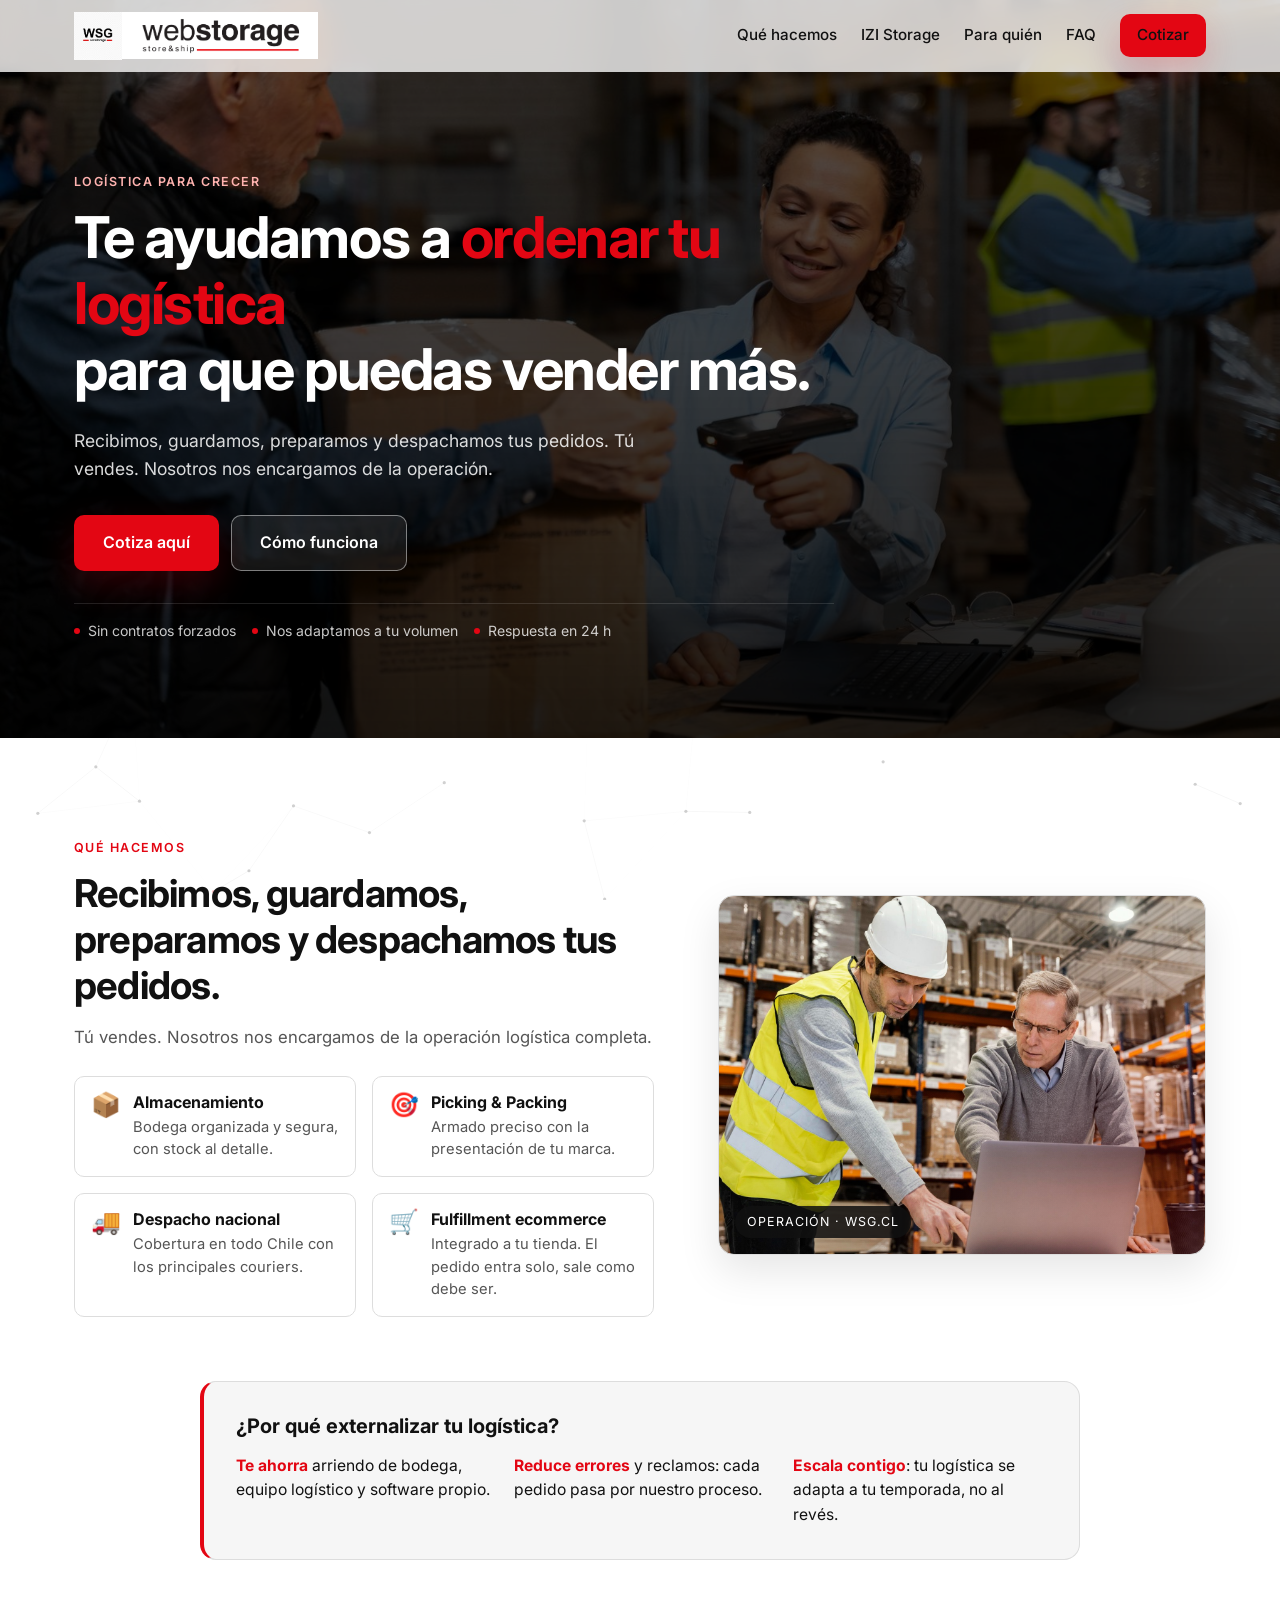
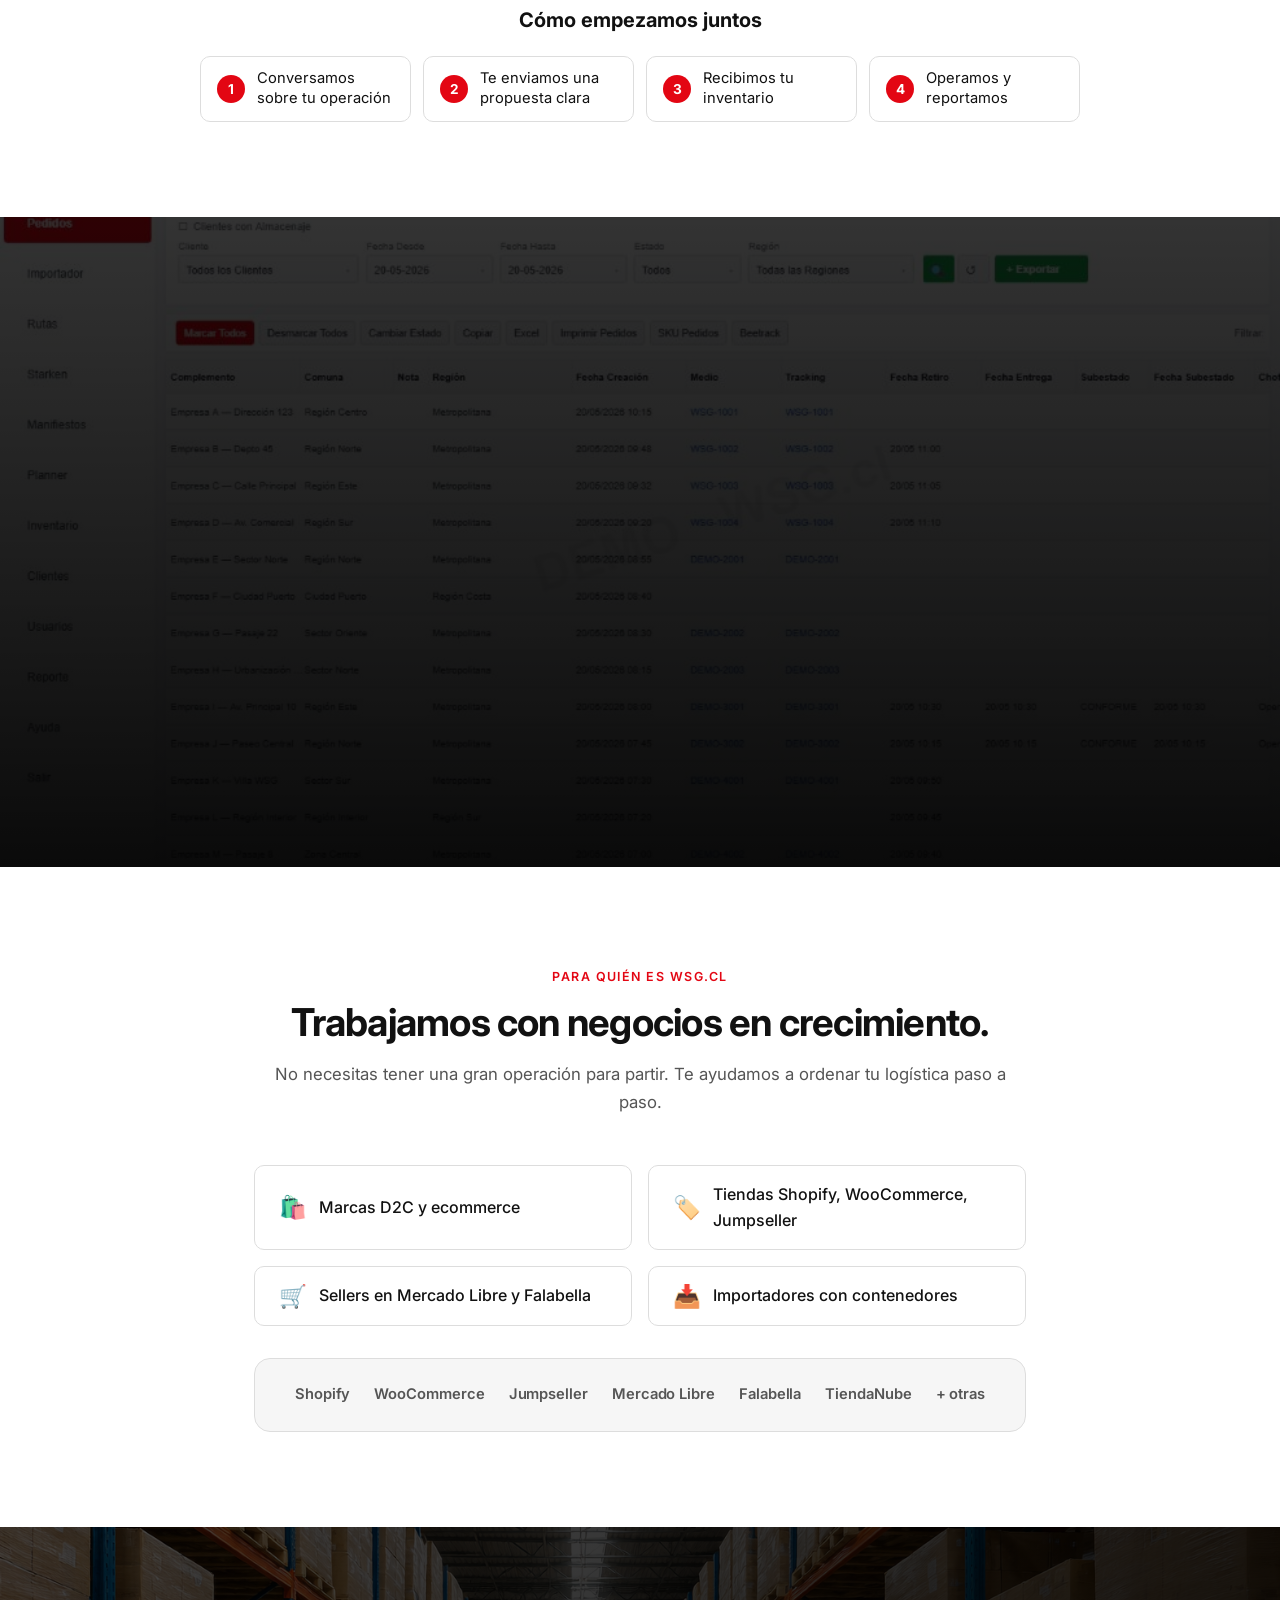
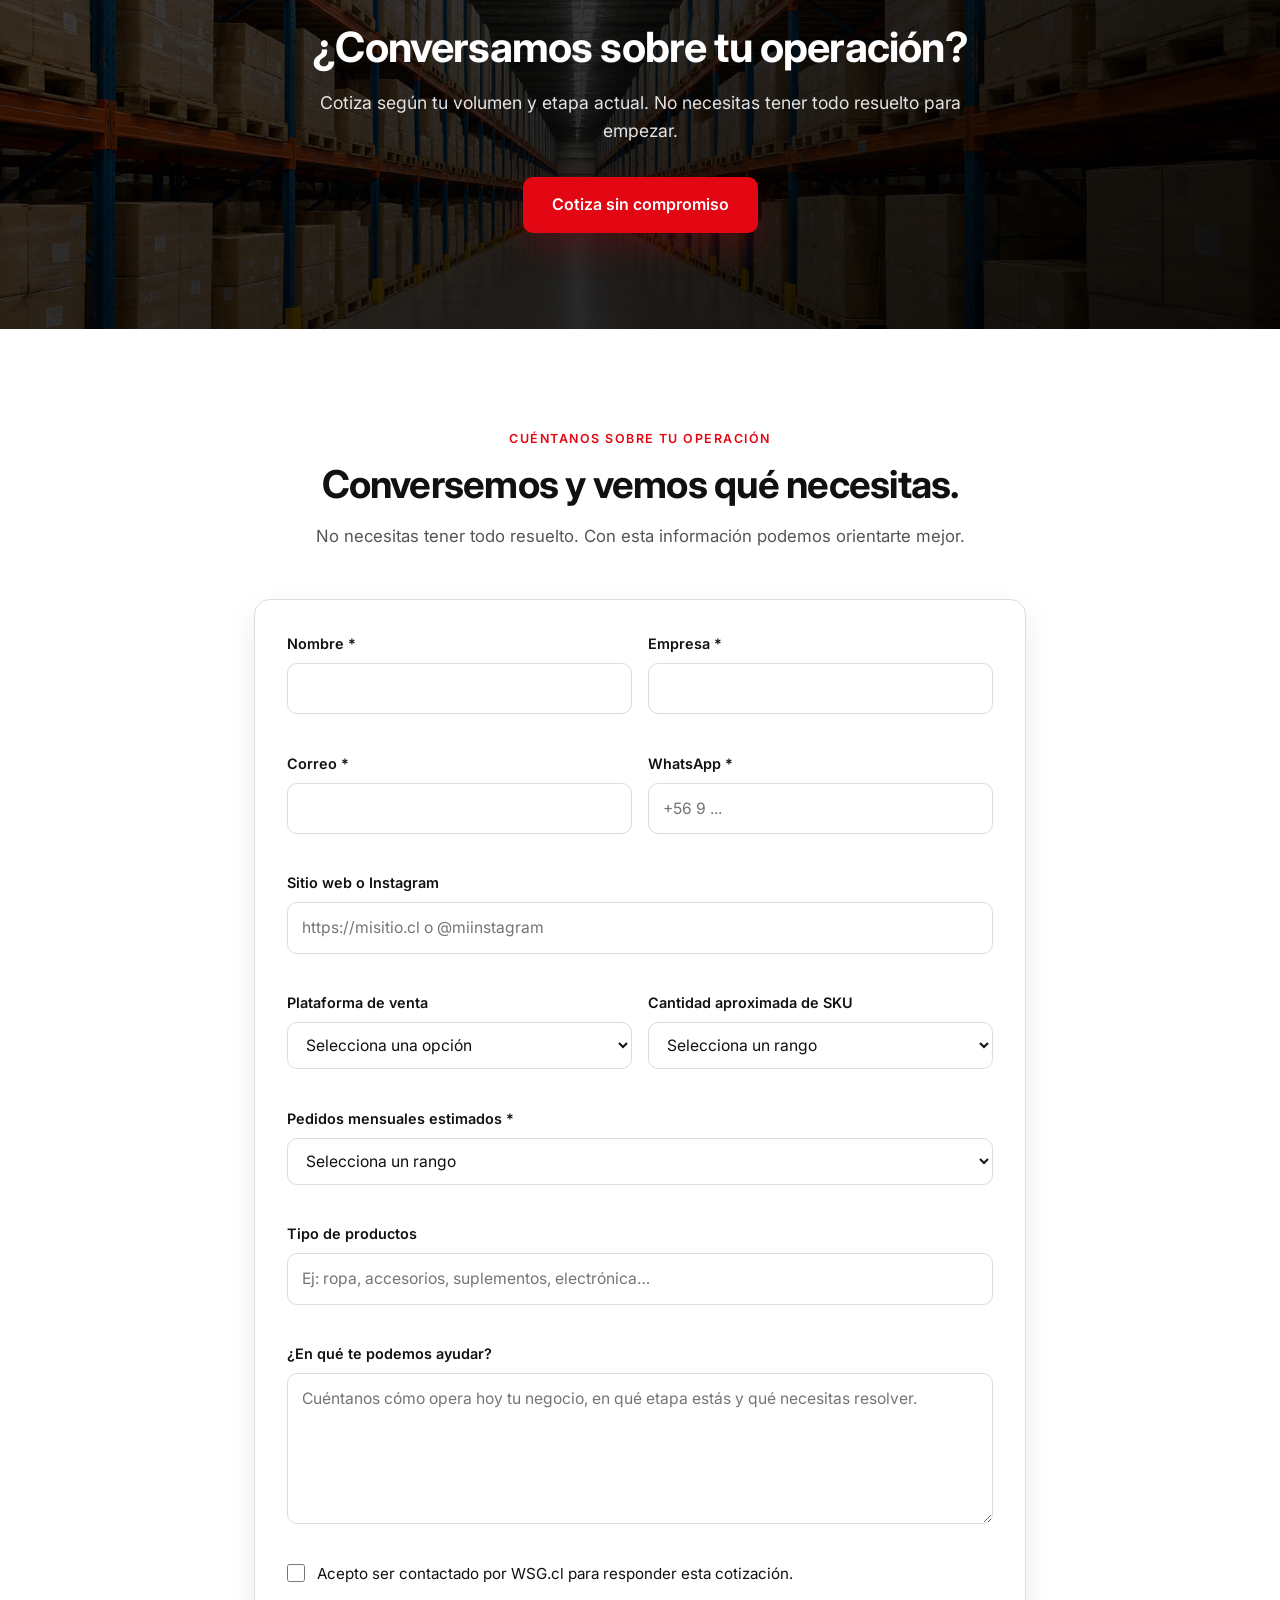
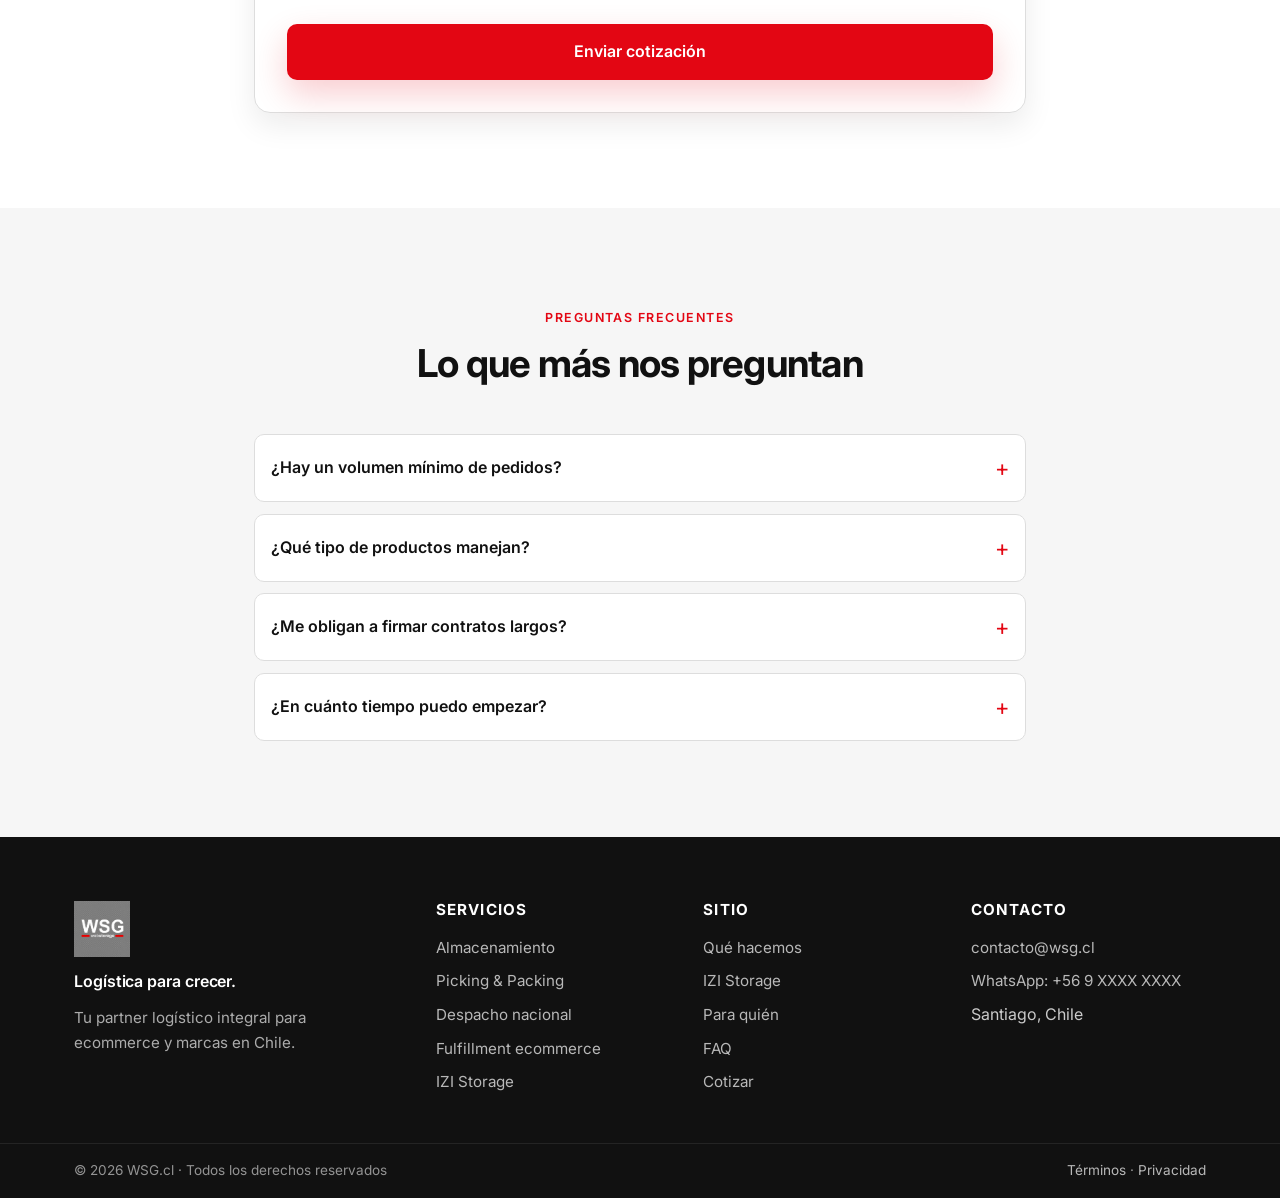
==== commit 0d771187: "fix: ajustar logo mobile y CTA principal del hero" ====
--- a/wsg-landing/index.html
+++ b/wsg-landing/index.html
@@ -53,7 +53,7 @@
   <header class="nav" id="nav">
     <div class="container nav__inner">
       <a href="#top" class="nav__logo" aria-label="WSG.cl inicio">
-        <img src="assets/images/logo.png" alt="WSG.cl — Webstorage" class="nav__logo-img" width="320" height="96" />
+        <img src="assets/images/logo.png" alt="WSG.cl — Webstorage" class="nav__logo-img nav__logo-img--desktop" width="320" height="96" /><img src="assets/images/logo-wsg-movil.png" alt="WSG.cl — Webstorage" class="nav__logo-img nav__logo-img--mobile" width="320" height="96" />
       </a>
 
       <nav class="nav__links" aria-label="Navegación principal">
@@ -87,7 +87,7 @@
             Tú vendes. Nosotros nos encargamos de la operación.
           </p>
           <div class="hero__cta">
-            <a href="#cotizar" class="btn btn--accent btn--lg">Cotiza sin compromiso</a>
+            <a href="#cotizar" class="btn btn--accent btn--lg">Cotiza aquí</a>
             <a href="#servicios" class="btn btn--ghost-light btn--lg">Cómo funciona</a>
           </div>
           <ul class="hero__chips" aria-label="Garantías">
--- a/wsg-landing/css/components.css
+++ b/wsg-landing/css/components.css
@@ -371,7 +371,8 @@
  * SERVICIOS  (2) — Qué hacemos + imagen lateral
  * ========================================================= */
 .services {
-  background: var(--color-bg);
+  background: var(--color-bg)
+padding-top: var(--space-7);;
 }
 
 .services__inner {
@@ -384,6 +385,10 @@
 @media (min-width: 900px) {
   .services__inner { grid-template-columns: 1.1fr 0.9fr; }
 }
+@media (max-width: 899px) {
+  .services__image { min-height: 240px; }
+}
+
 
 .services__content { max-width: 580px; }
 
@@ -557,7 +562,7 @@
   inset: 0;
   z-index: 0;
   background:
-    linear-gradient(180deg, rgba(0,0,0,0.65) 0%, rgba(0,0,0,0.92) 100%),
+    linear-gradient(180deg, rgba(0,0,0,0.80) 0%, rgba(0,0,0,0.96) 100%),
     url('../assets/images/izi-storage-dashboard.png') center/cover no-repeat,
     /* fallback con patrón de grilla muy sutil */
     radial-gradient(circle at 80% 30%, rgba(227, 6, 19, 0.22), transparent 55%),
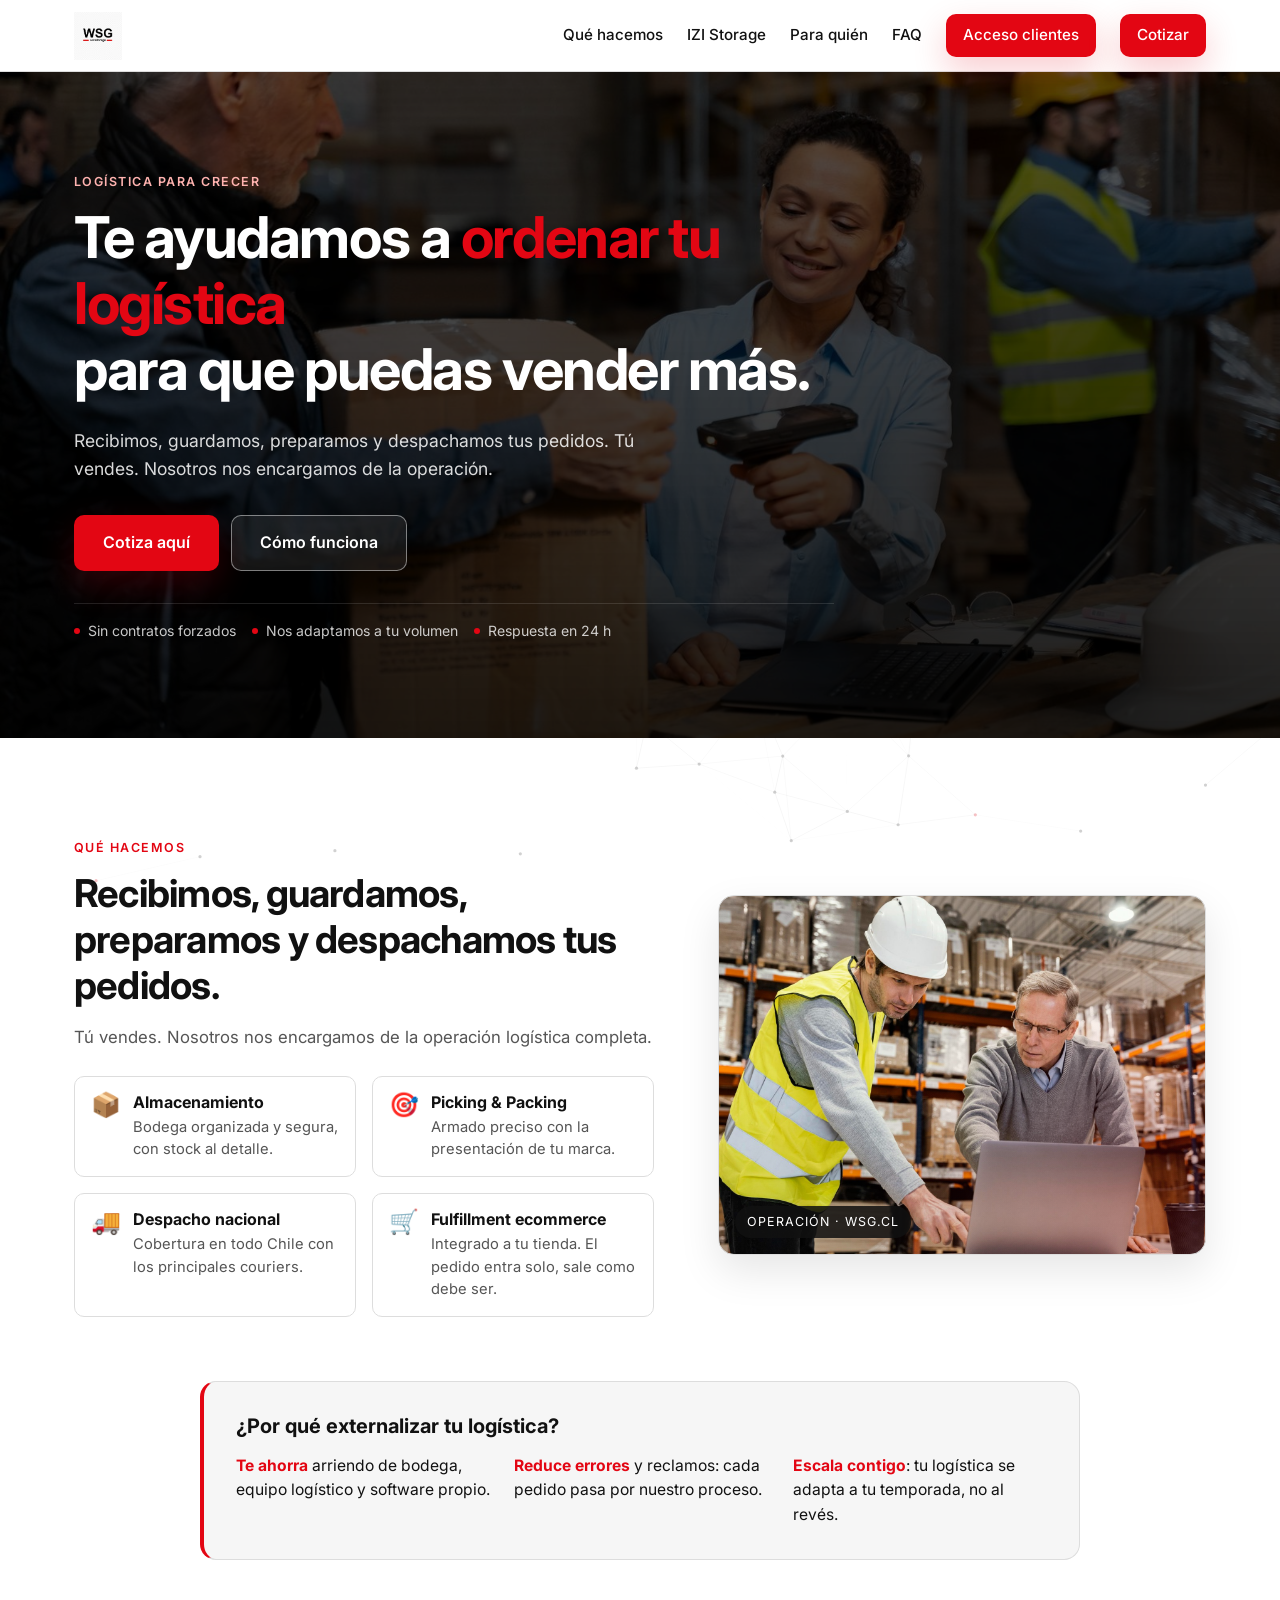
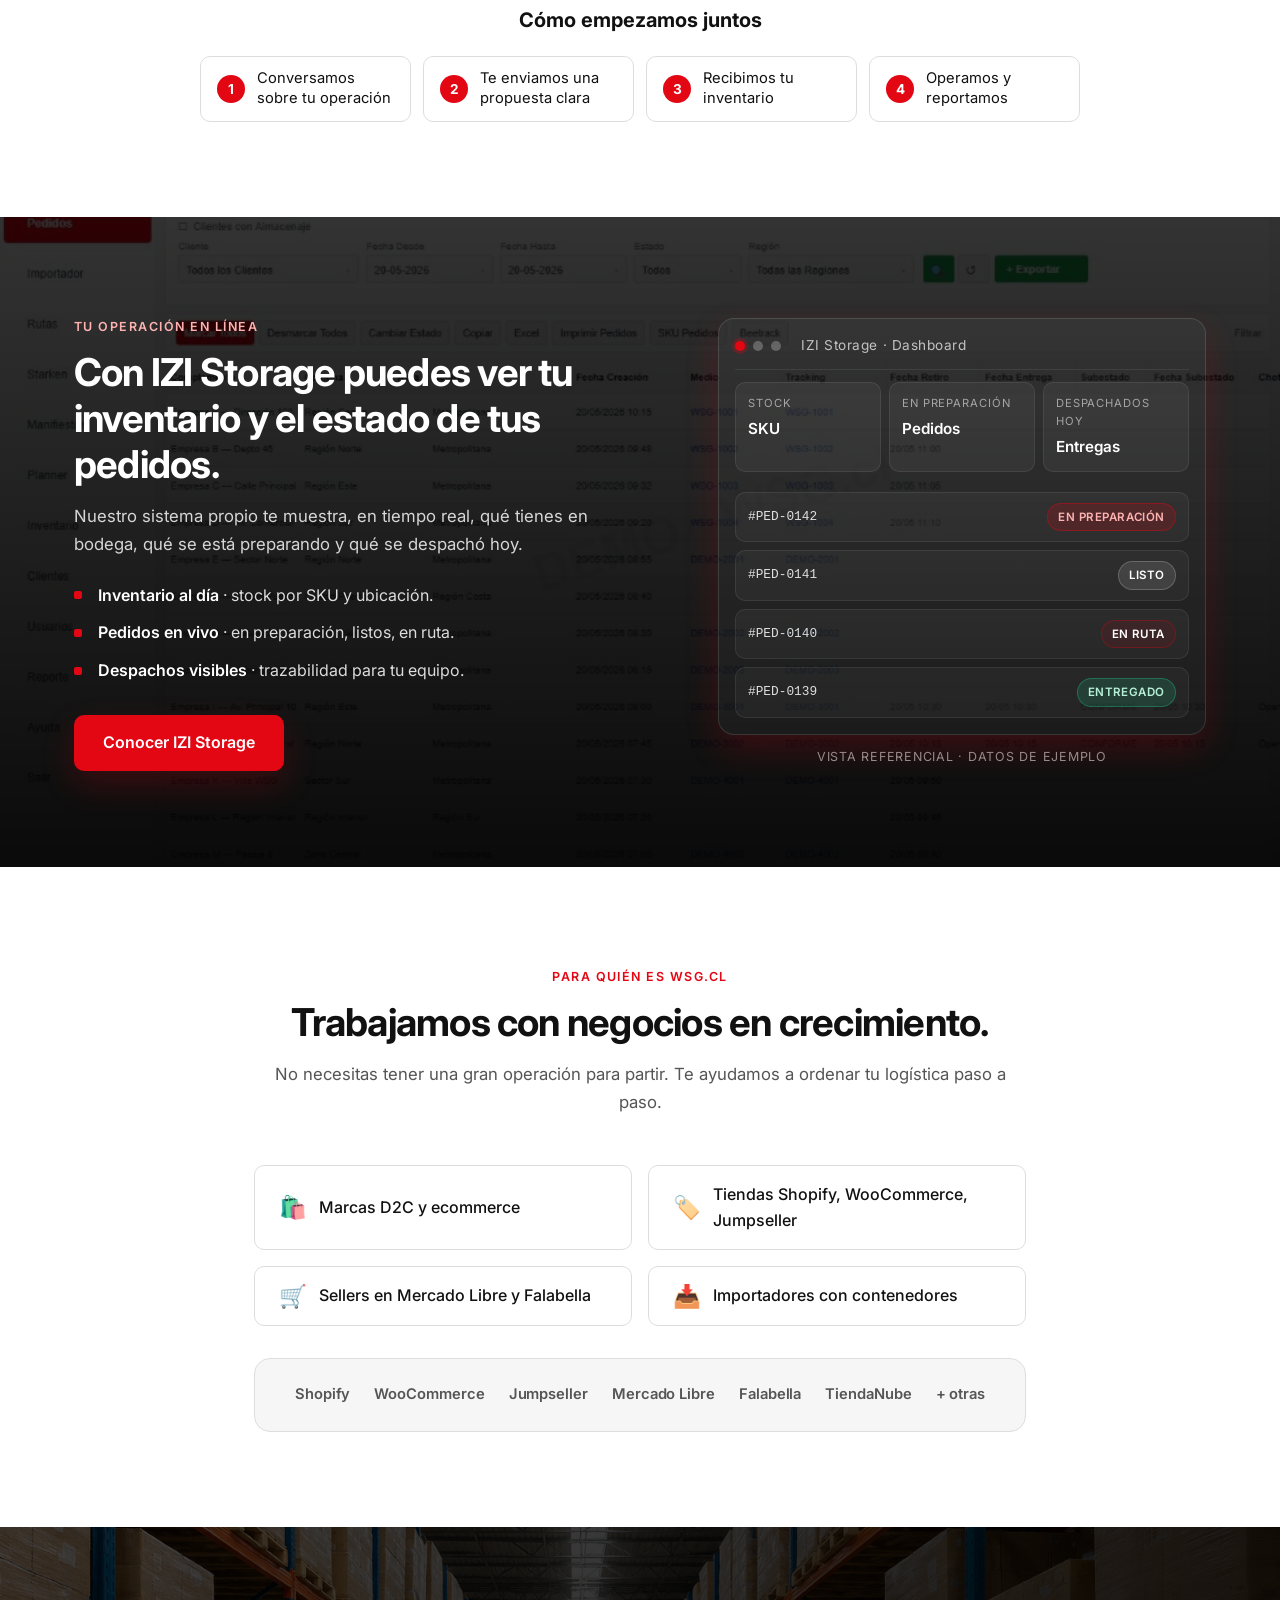
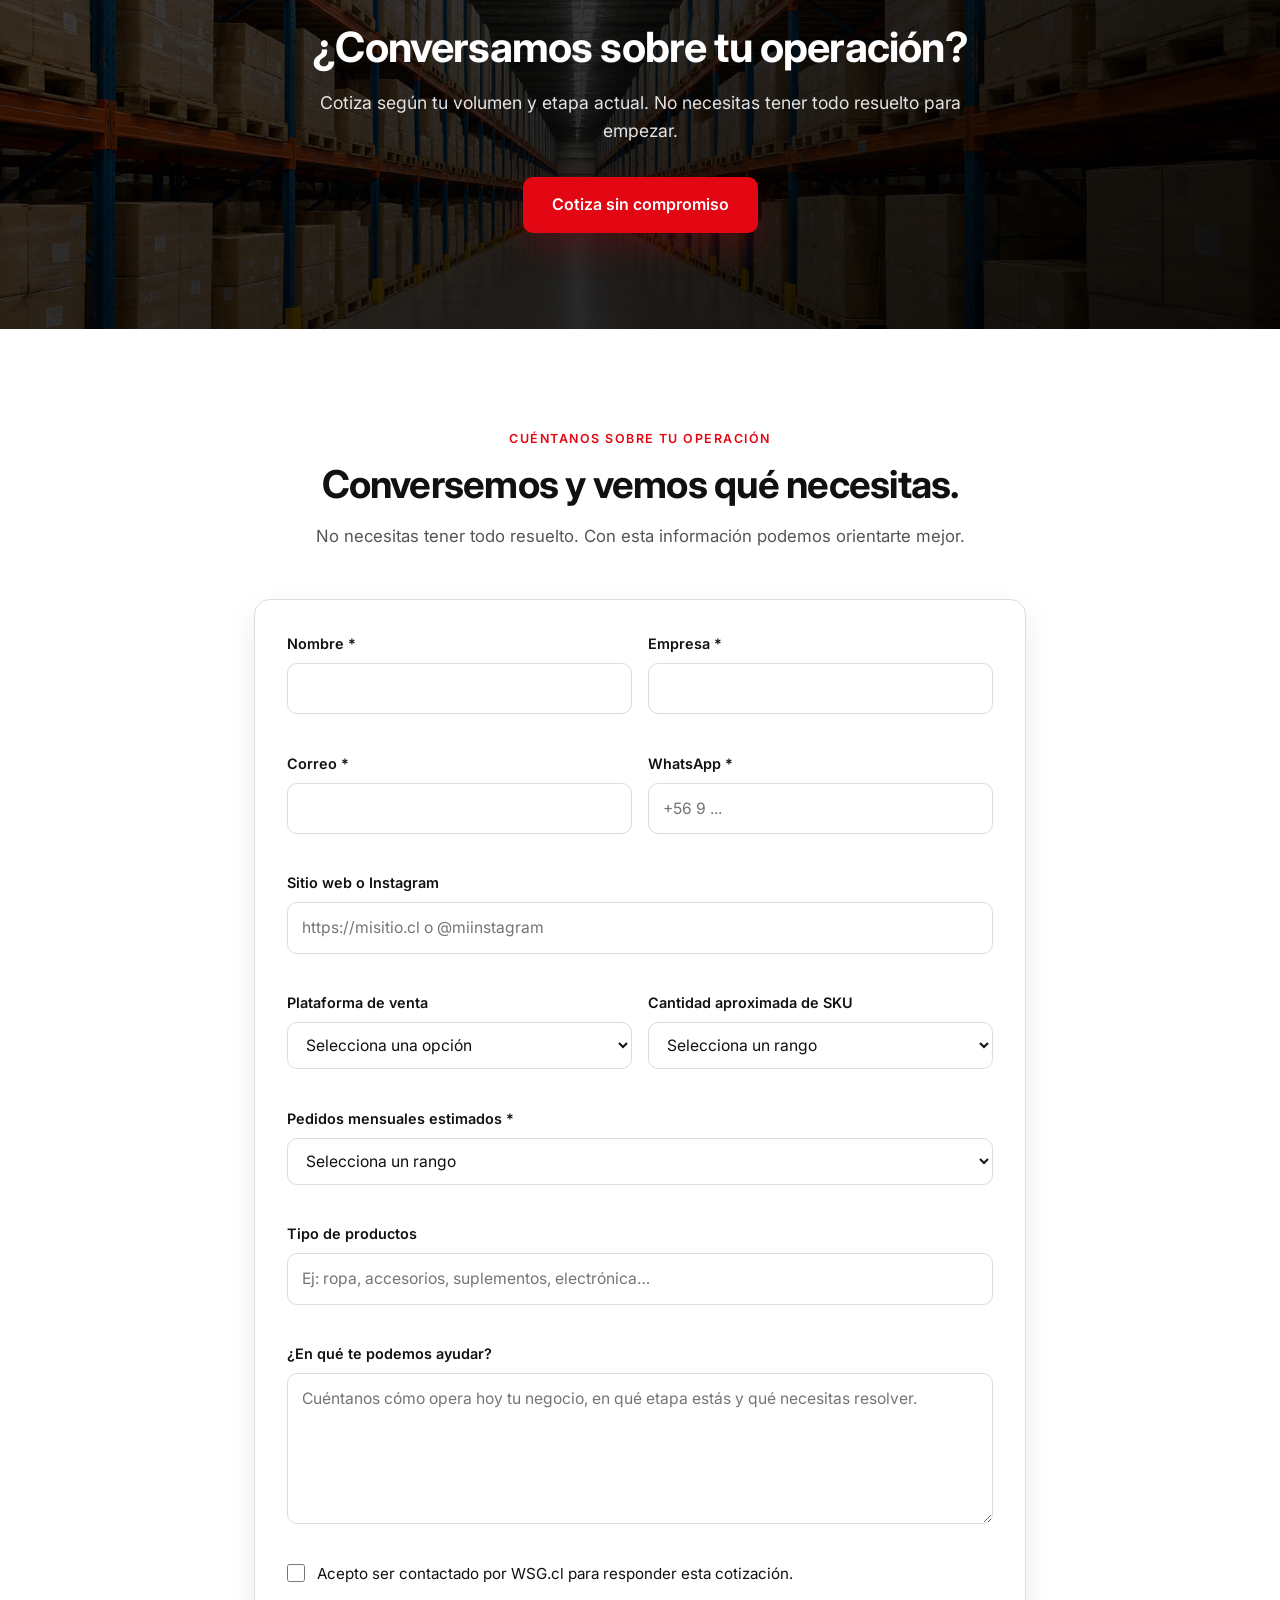
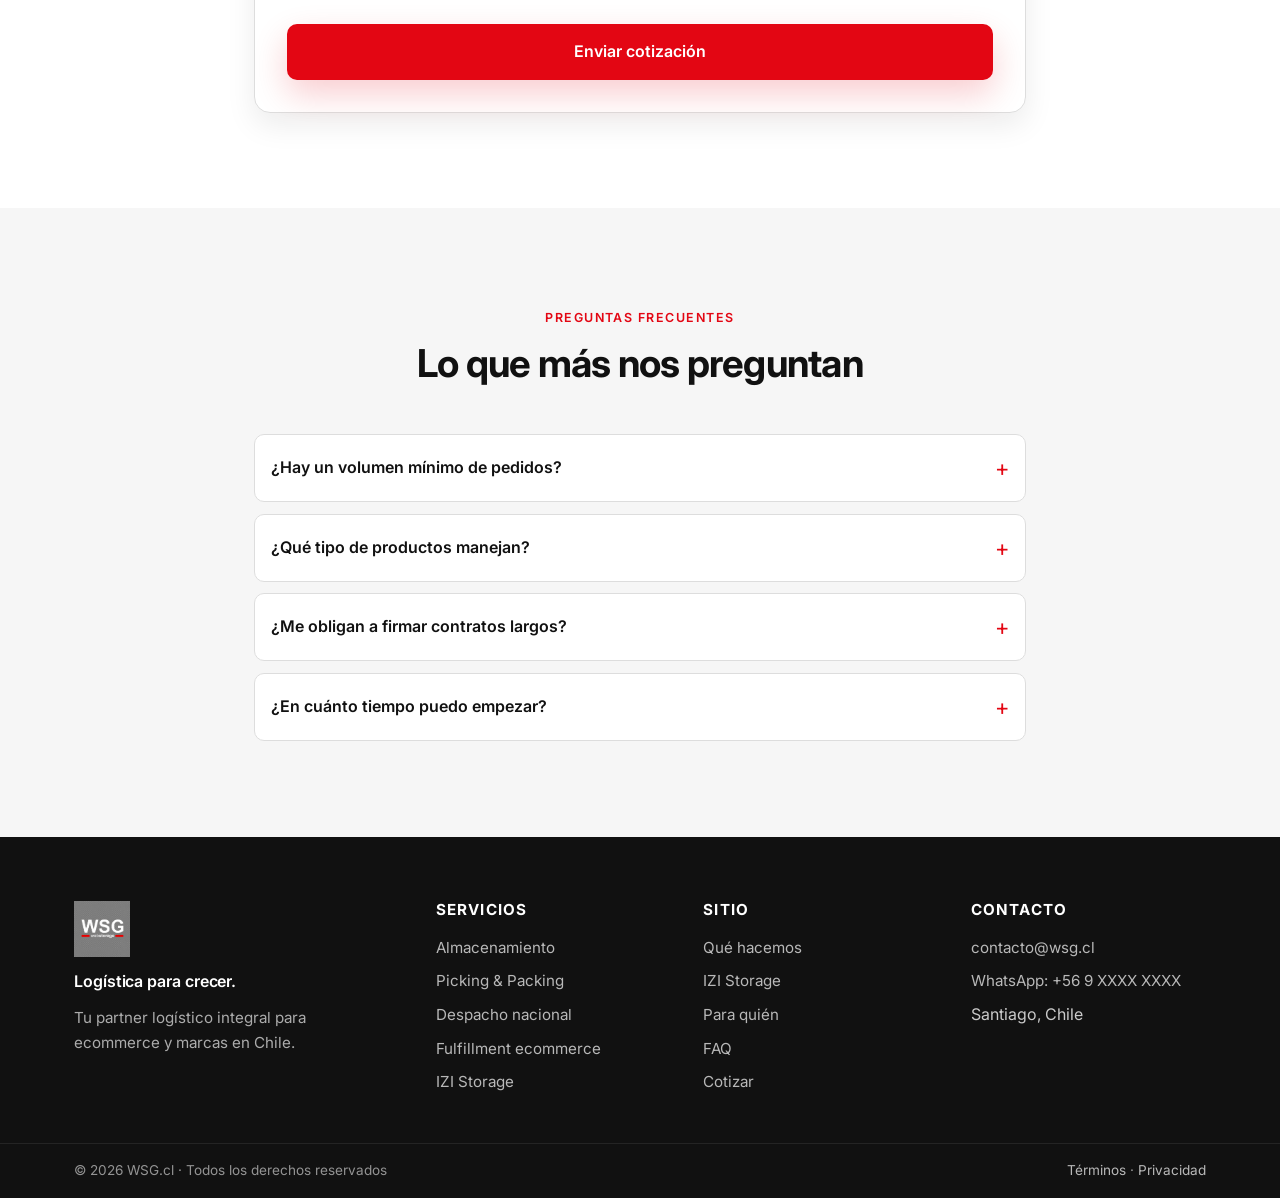
==== commit 82a588d9: "feat: agregar botón Acceso clientes en nav y color blanco en botones" ====
--- a/wsg-landing/index.html
+++ b/wsg-landing/index.html
@@ -61,7 +61,8 @@
         <a href="#izi-storage">IZI Storage</a>
         <a href="#para-quien">Para quién</a>
         <a href="#faq">FAQ</a>
-        <a href="#cotizar" class="btn btn--primary btn--sm">Cotizar</a>
+        <a href="https://panel.webstorage.cl/login/index" class="btn btn--primary btn--sm" style="color: #FFFFFF;" target="_blank" rel="noopener noreferrer">Acceso clientes</a>
+        <a href="#cotizar" class="btn btn--primary btn--sm" style="color: #FFFFFF;">Cotizar</a>
       </nav>
 
       <button class="nav__toggle" id="nav-toggle" aria-label="Abrir menú" aria-expanded="false">
--- a/wsg-landing/css/components.css
+++ b/wsg-landing/css/components.css
@@ -69,14 +69,12 @@
   right: 0;
   height: var(--header-height);
   z-index: 100;
-  background: rgba(255, 255, 255, 0.78);
-  backdrop-filter: saturate(180%) blur(14px);
-  -webkit-backdrop-filter: saturate(180%) blur(14px);
-  border-bottom: 1px solid transparent;
+    background: #fff;
+  border-bottom: 1px solid var(--color-border);
   transition: background var(--transition), border-color var(--transition), box-shadow var(--transition);
 }
 .nav.is-scrolled {
-  background: rgba(255, 255, 255, 0.94);
+    background: #fff;
   border-bottom-color: var(--color-border);
   box-shadow: var(--shadow-soft);
 }
@@ -104,6 +102,19 @@
 }
 @media (max-width: 640px) { .nav__logo-img { height: 38px; } }
 @media (max-width: 420px) { .nav__logo-img { height: 34px; } }
+
+/* Logo responsive: desktop usa logo.png, mobile usa logo-wsg-movil.png */
+.nav__logo-img--desktop { display: block; }
+.nav__logo-img--mobile  { display: none; }
+
+@media (max-width: 879px) {
+    .nav__logo-img--desktop { display: none; }
+    .nav__logo-img--mobile  {
+          display: block;
+          height: 44px;
+          max-width: 240px;
+    }
+}
 
 .visually-hidden {
   position: absolute;
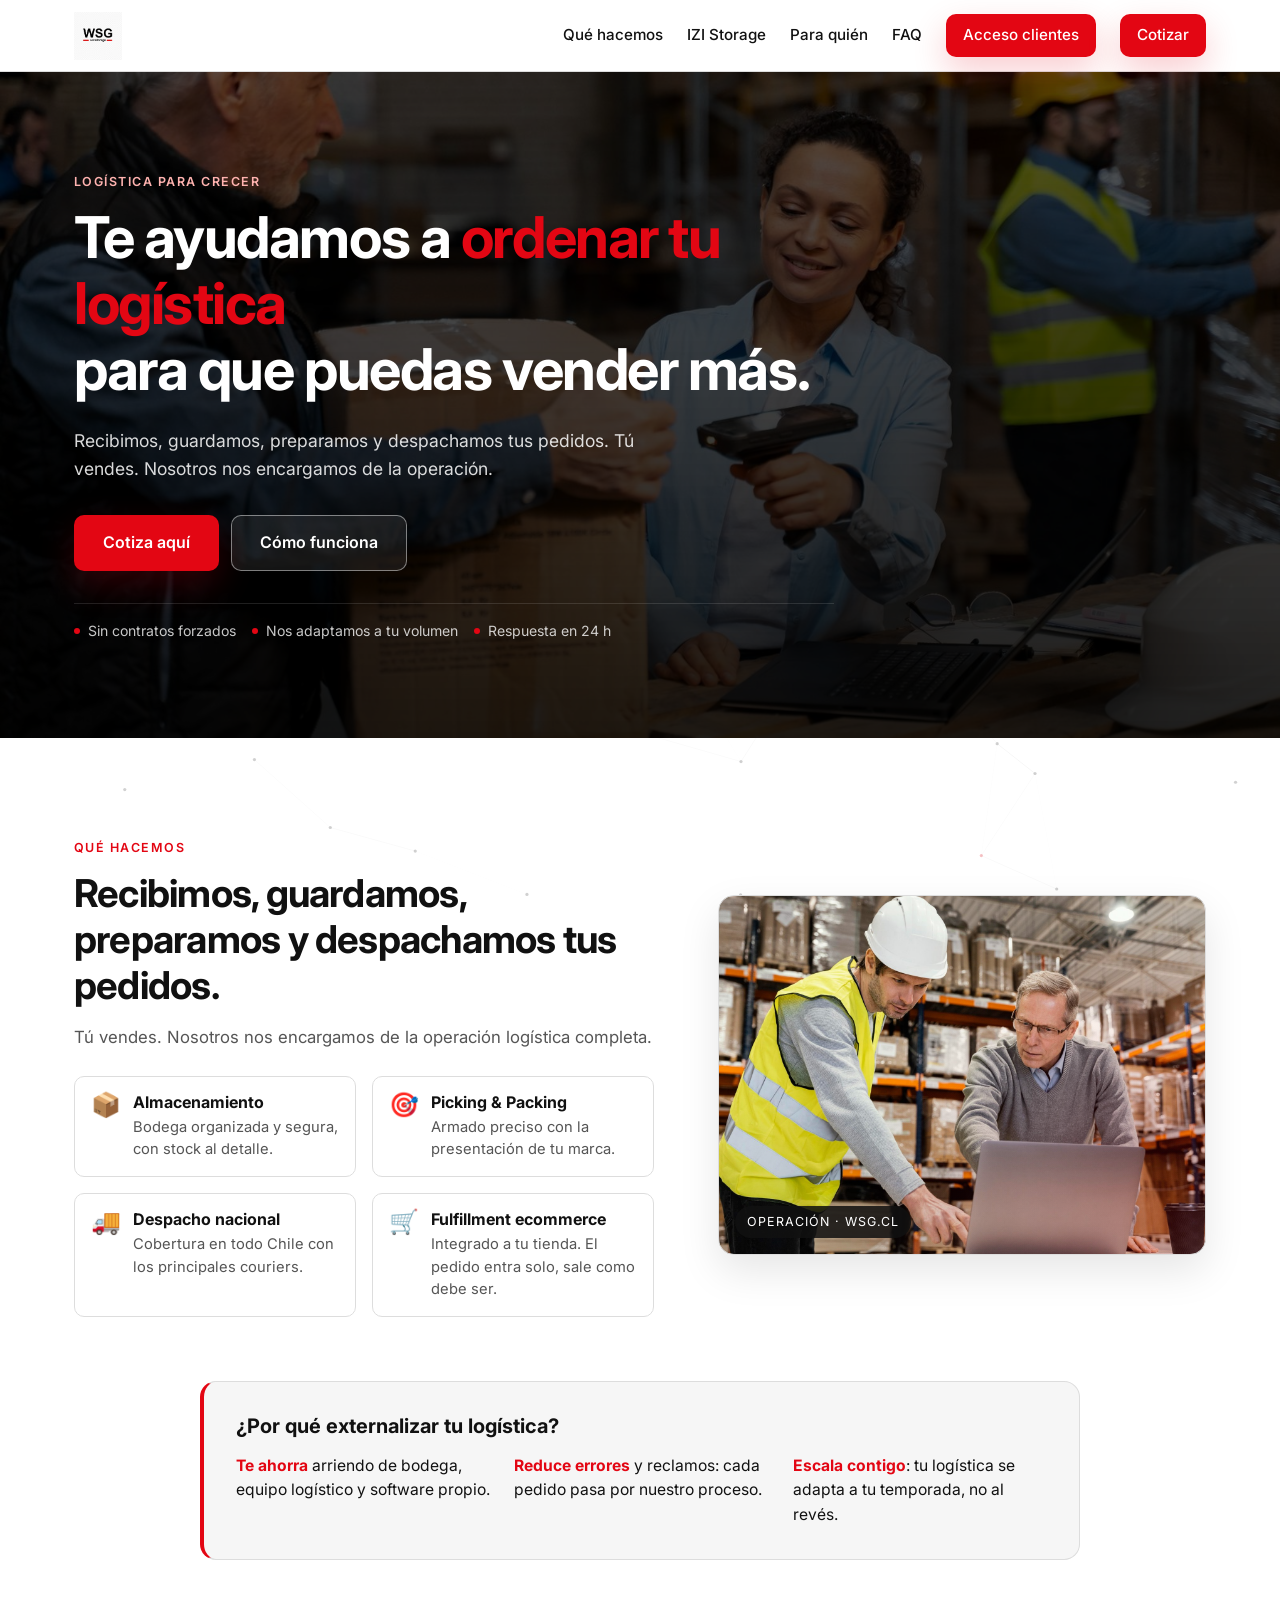
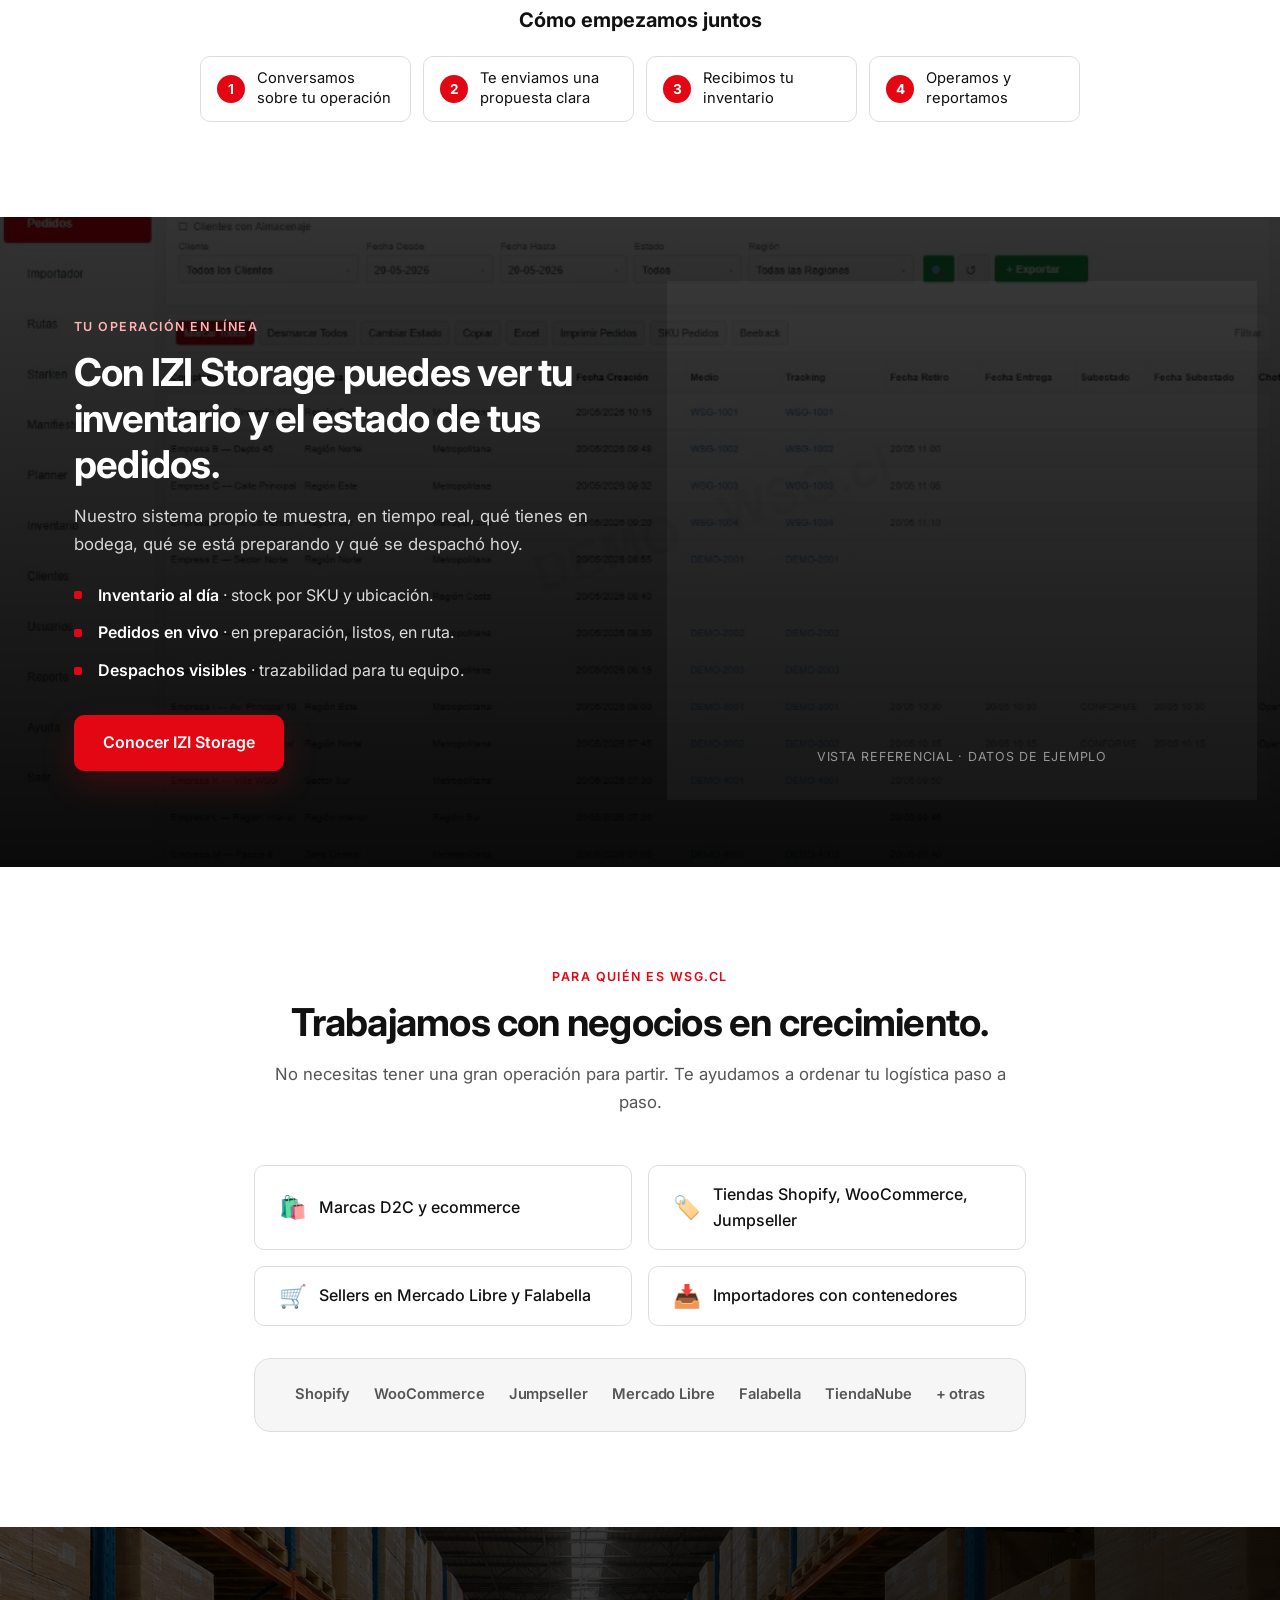
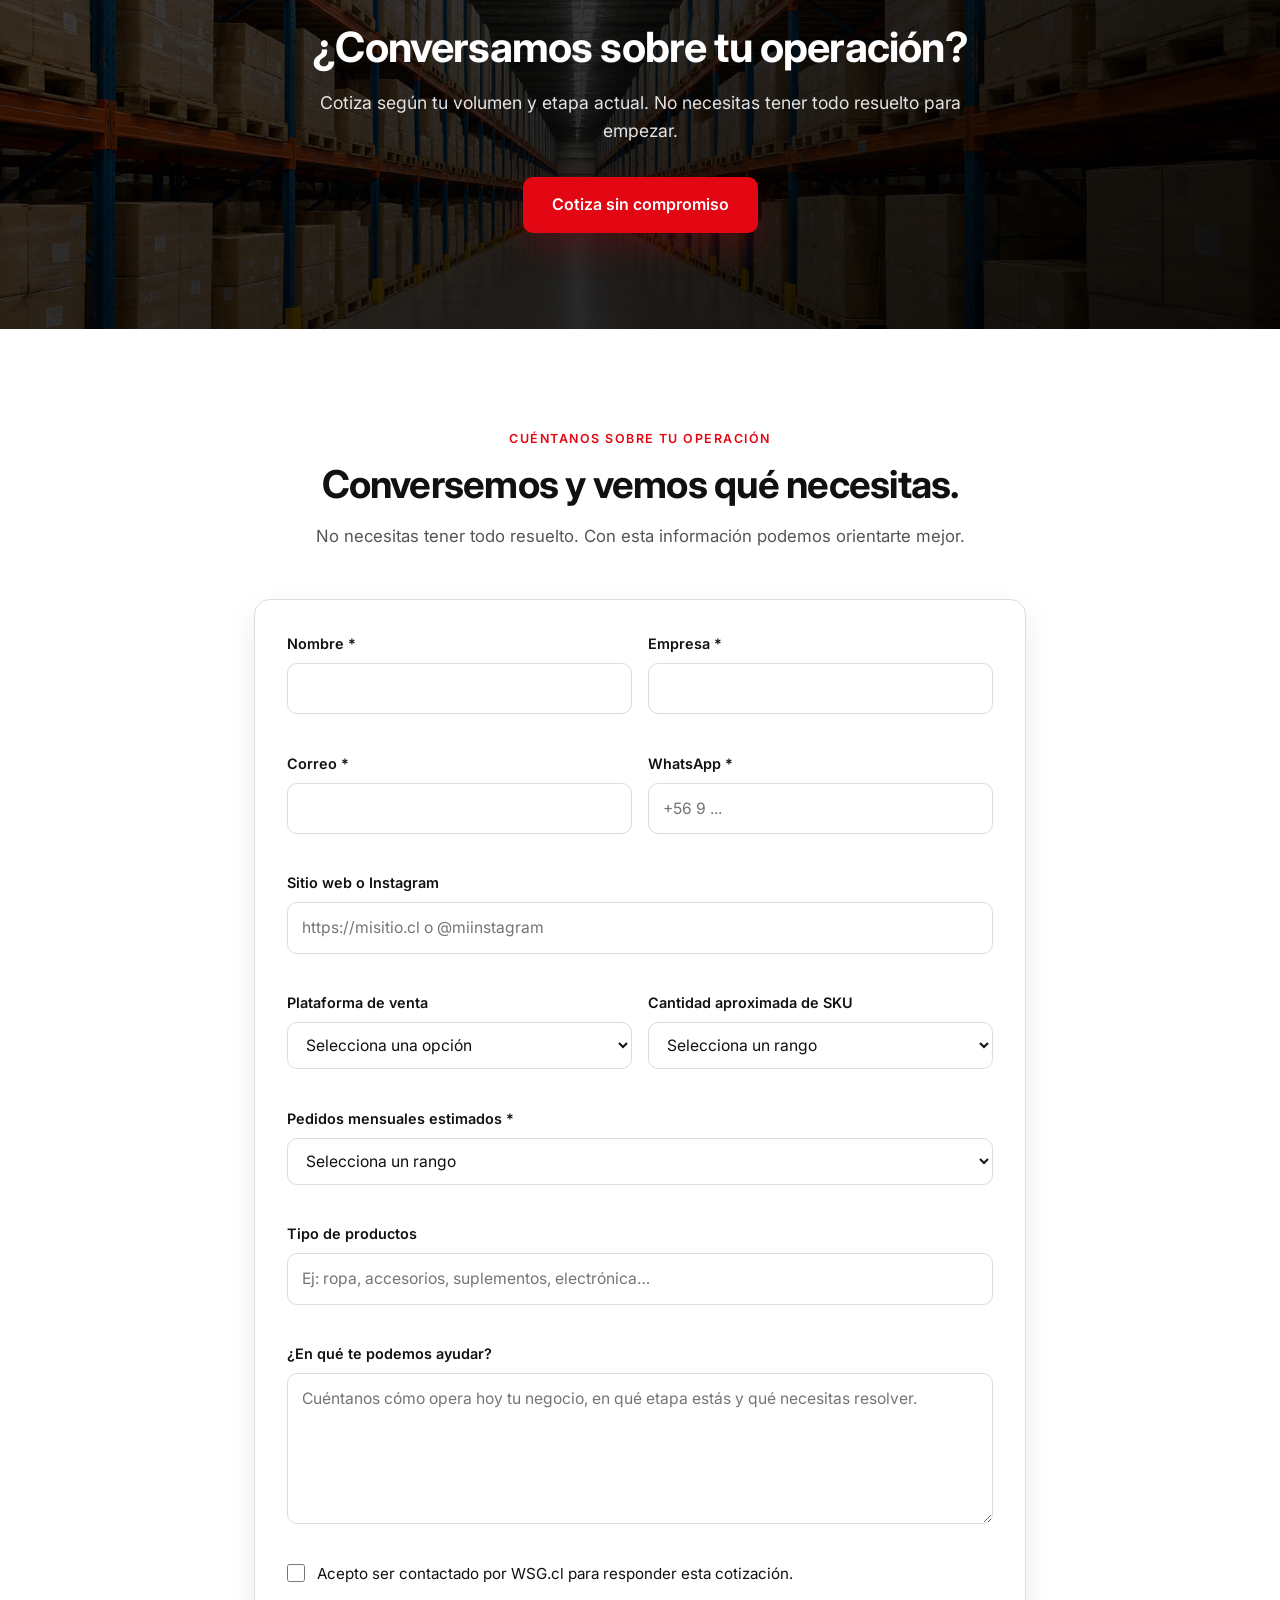
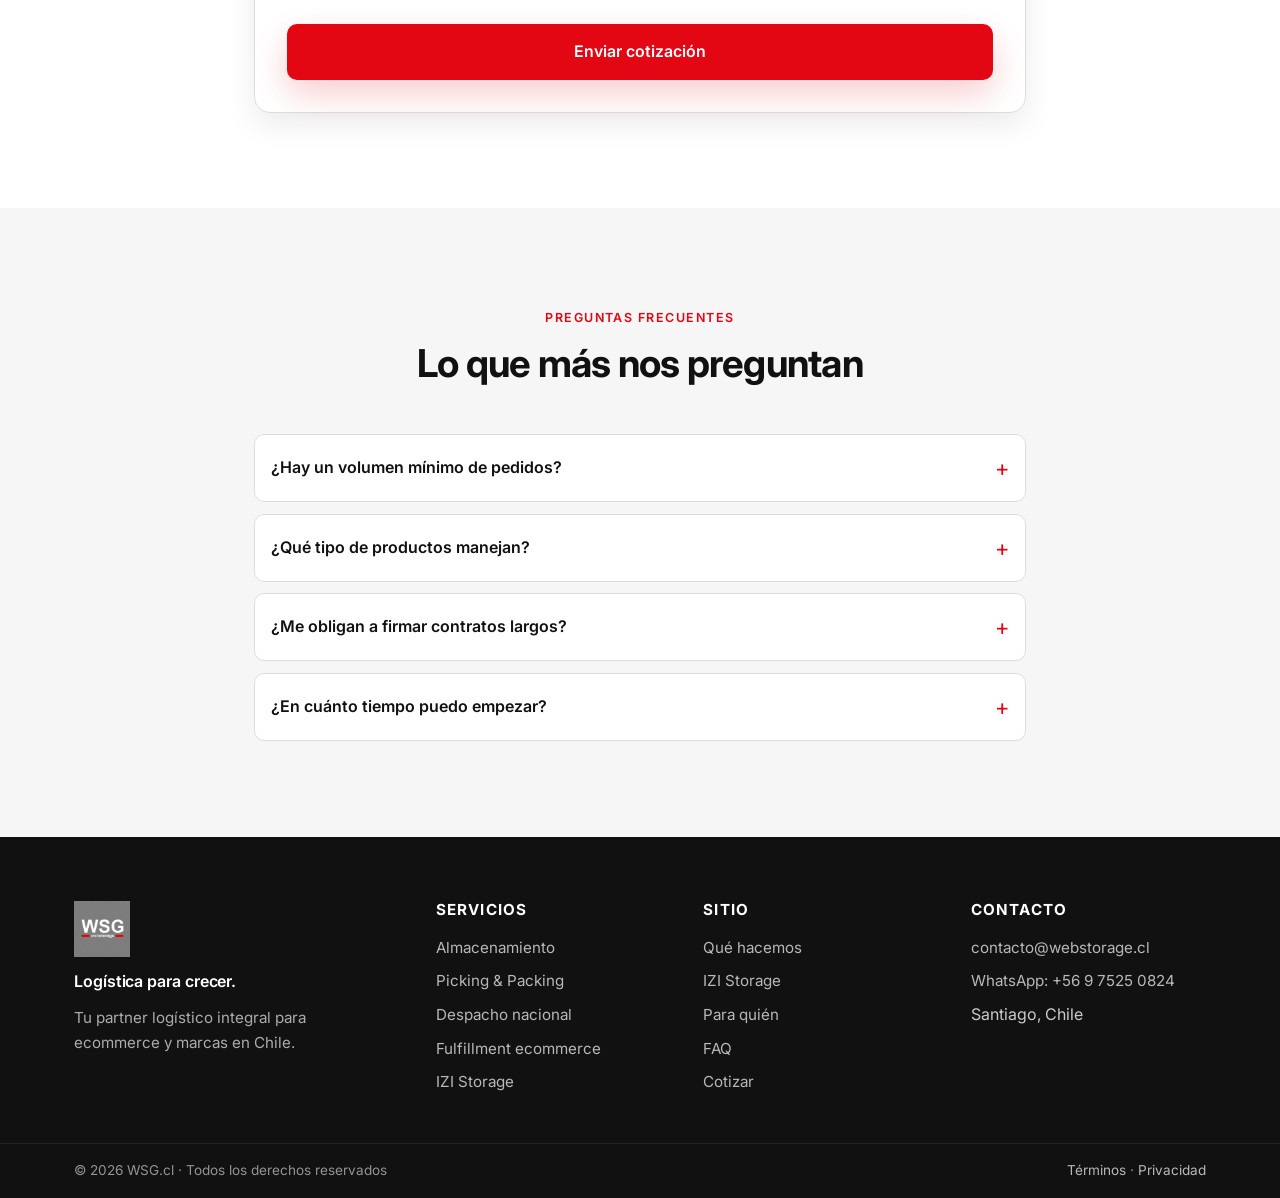
==== commit 7a3eb43f: "fix: actualizar email, teléfono y opciones de formulario de contacto" ====
--- a/wsg-landing/index.html
+++ b/wsg-landing/index.html
@@ -356,8 +356,6 @@
                 <option value="shopify">Shopify</option>
                 <option value="woocommerce">WooCommerce</option>
                 <option value="jumpseller">Jumpseller</option>
-                <option value="tiendanube">TiendaNube</option>
-                <option value="mercadolibre">Mercado Libre</option>
                 <option value="falabella">Falabella</option>
                 <option value="magento">Magento</option>
                 <option value="prestashop">PrestaShop</option>
@@ -494,12 +492,12 @@
         <h4>Contacto</h4>
         <ul>
           <!-- Email oficial (placeholder hasta confirmar dirección final) -->
-          <li><a href="mailto:contacto@wsg.cl">contacto@wsg.cl</a></li>
+          <li><a href="mailto:contacto@webstorage.cl">contacto@webstorage.cl</a></li>
           <!-- WhatsApp PLACEHOLDER: reemplazar "56999999999" en el href y el texto visible
                por el número real cuando se confirme. Formato wa.me requiere prefijo país sin "+". -->
           <li>
-            <a href="https://wa.me/56999999999" target="_blank" rel="noopener noreferrer" aria-label="WhatsApp WSG.cl (pendiente confirmación)">
-              WhatsApp: +56 9 XXXX XXXX
+            <a href="https://wa.me/56975250824" target="_blank" rel="noopener noreferrer" aria-label="WhatsApp WSG.cl (pendiente confirmación)">
+              WhatsApp: +56 9 7525 0824
             </a>
           </li>
           <li>Santiago, Chile</li>
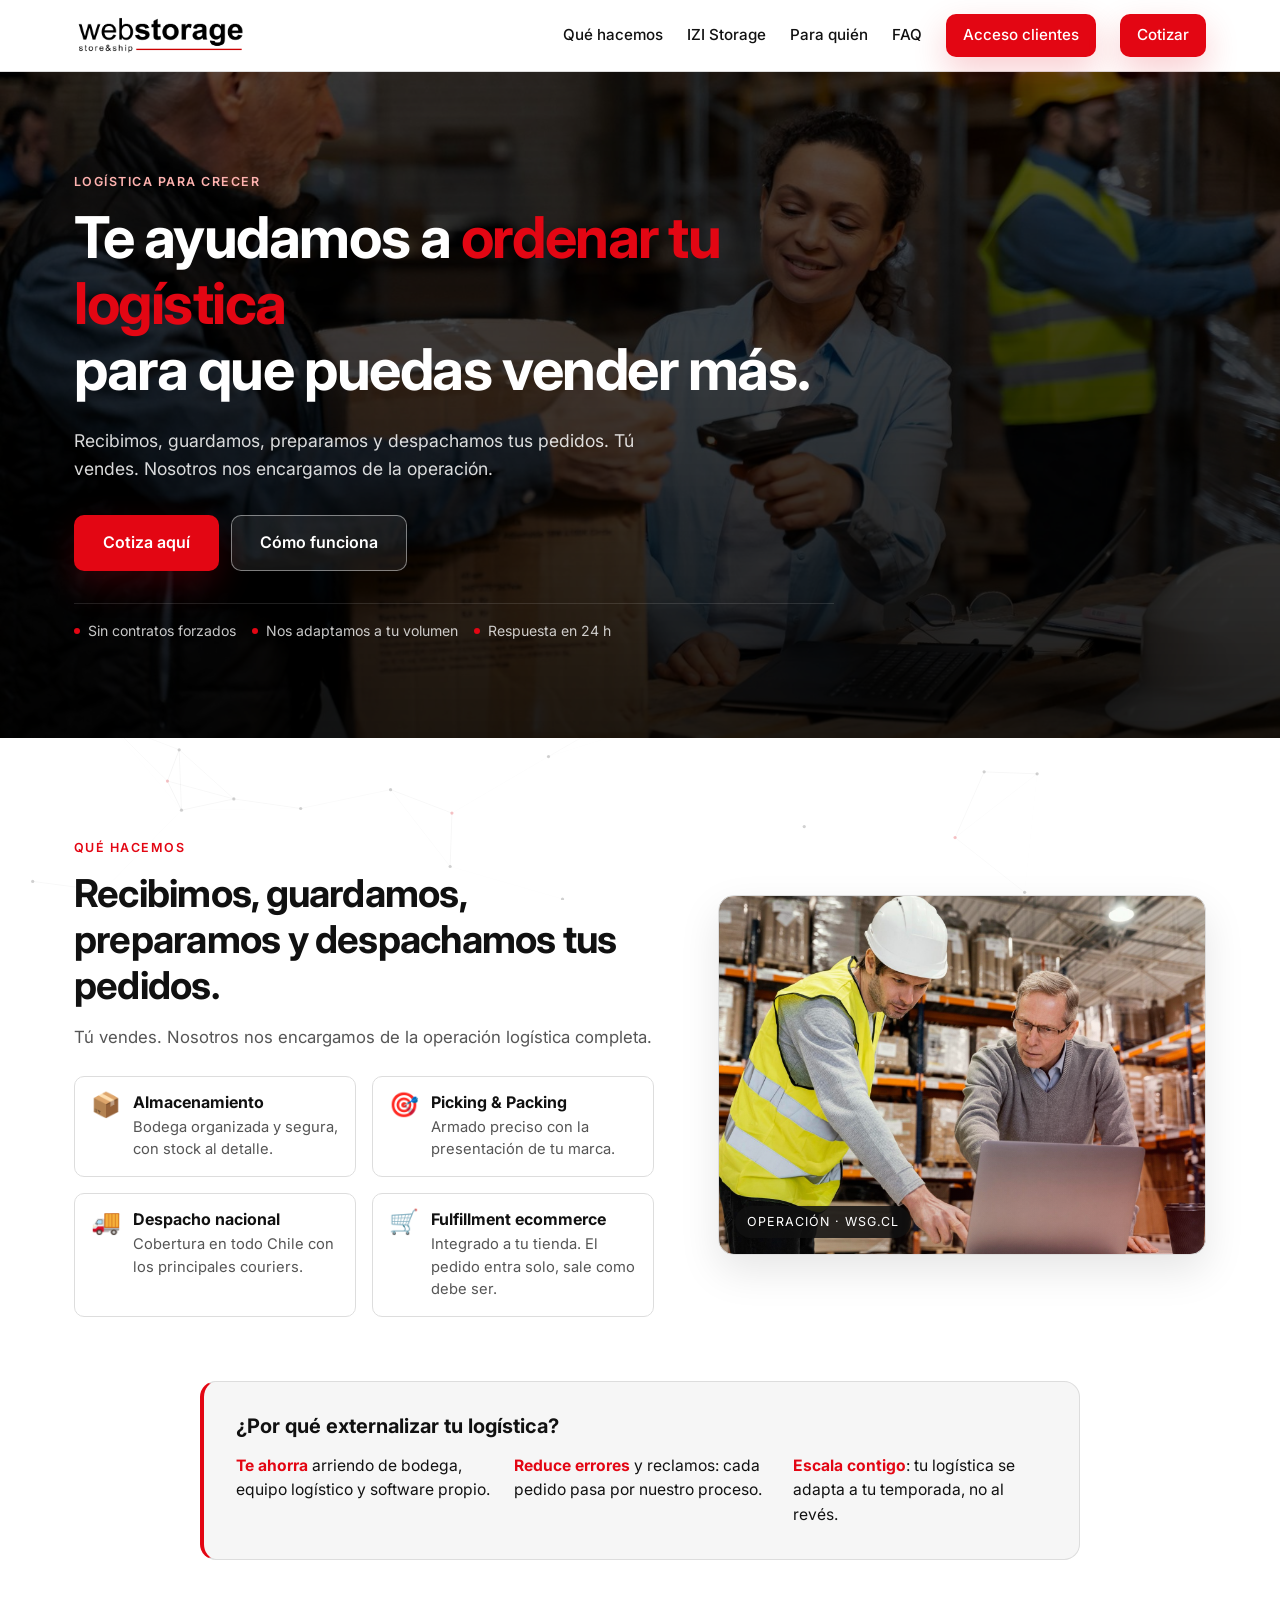
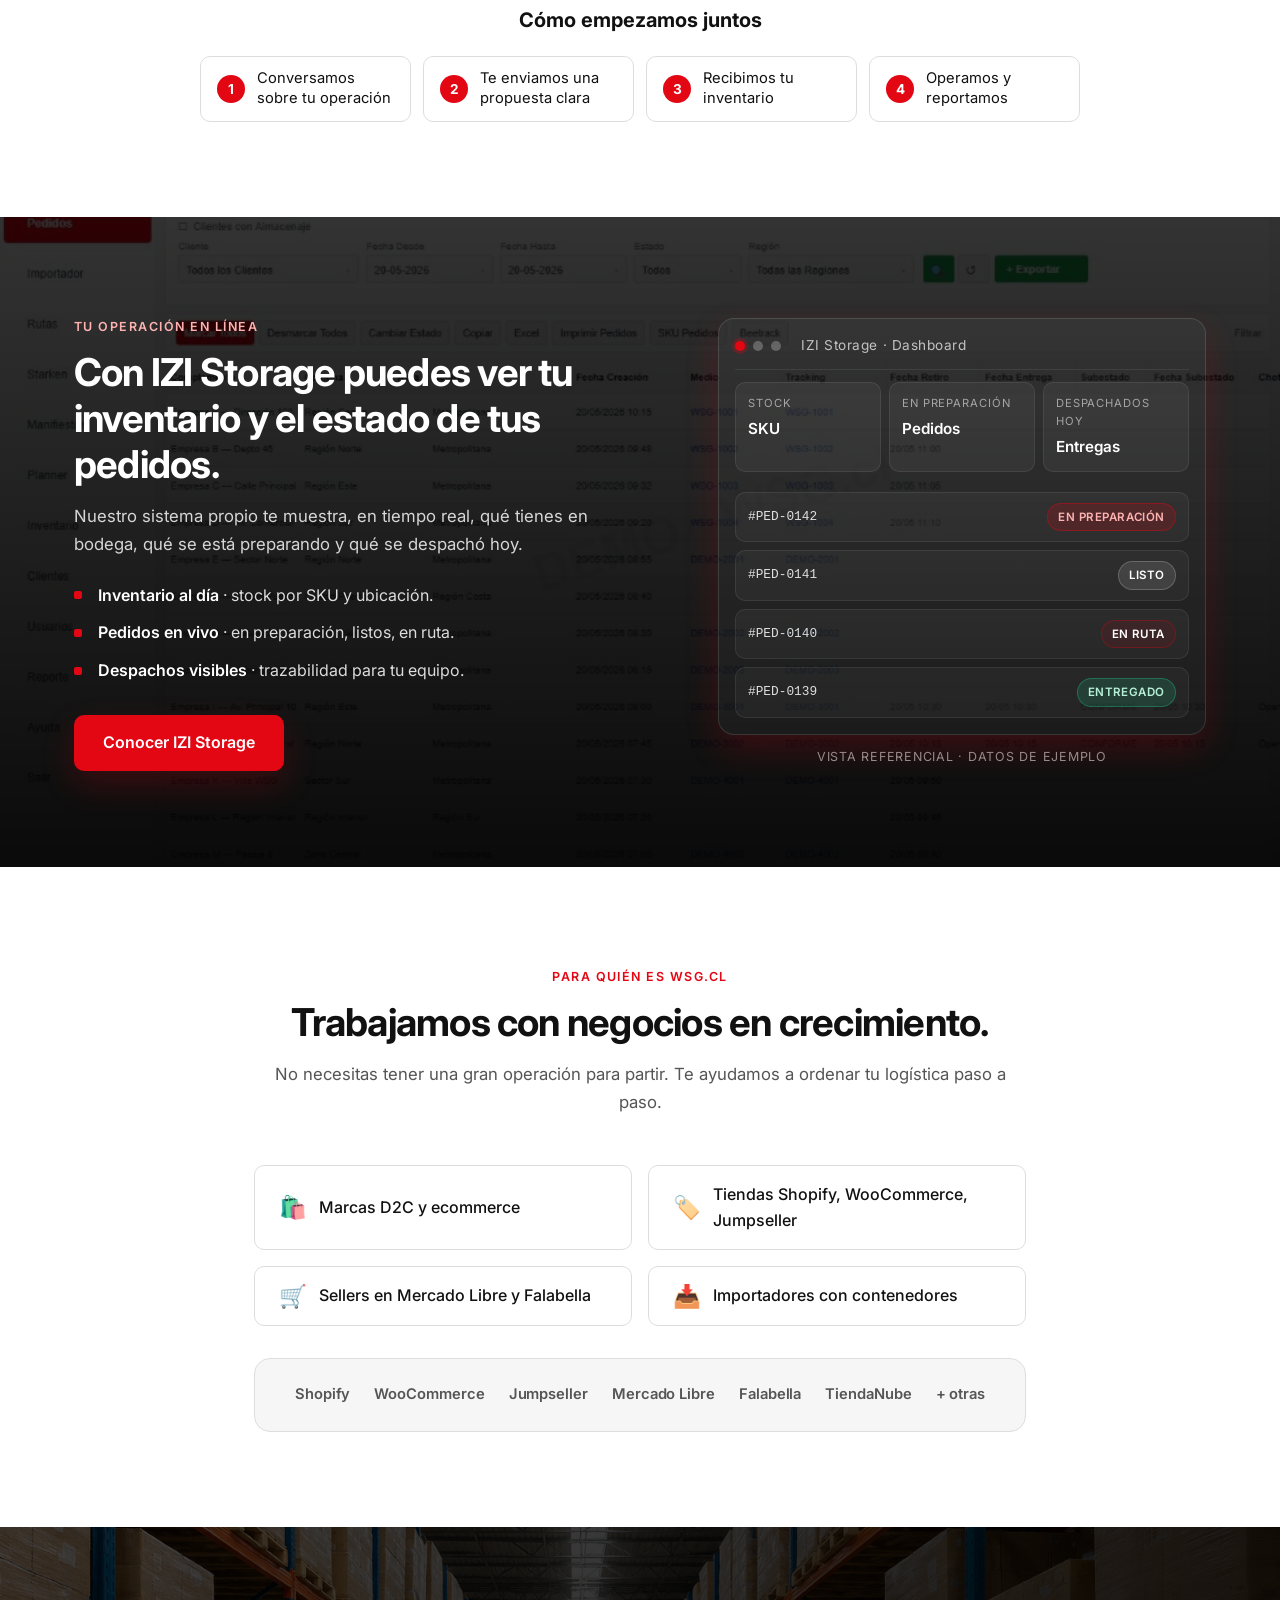
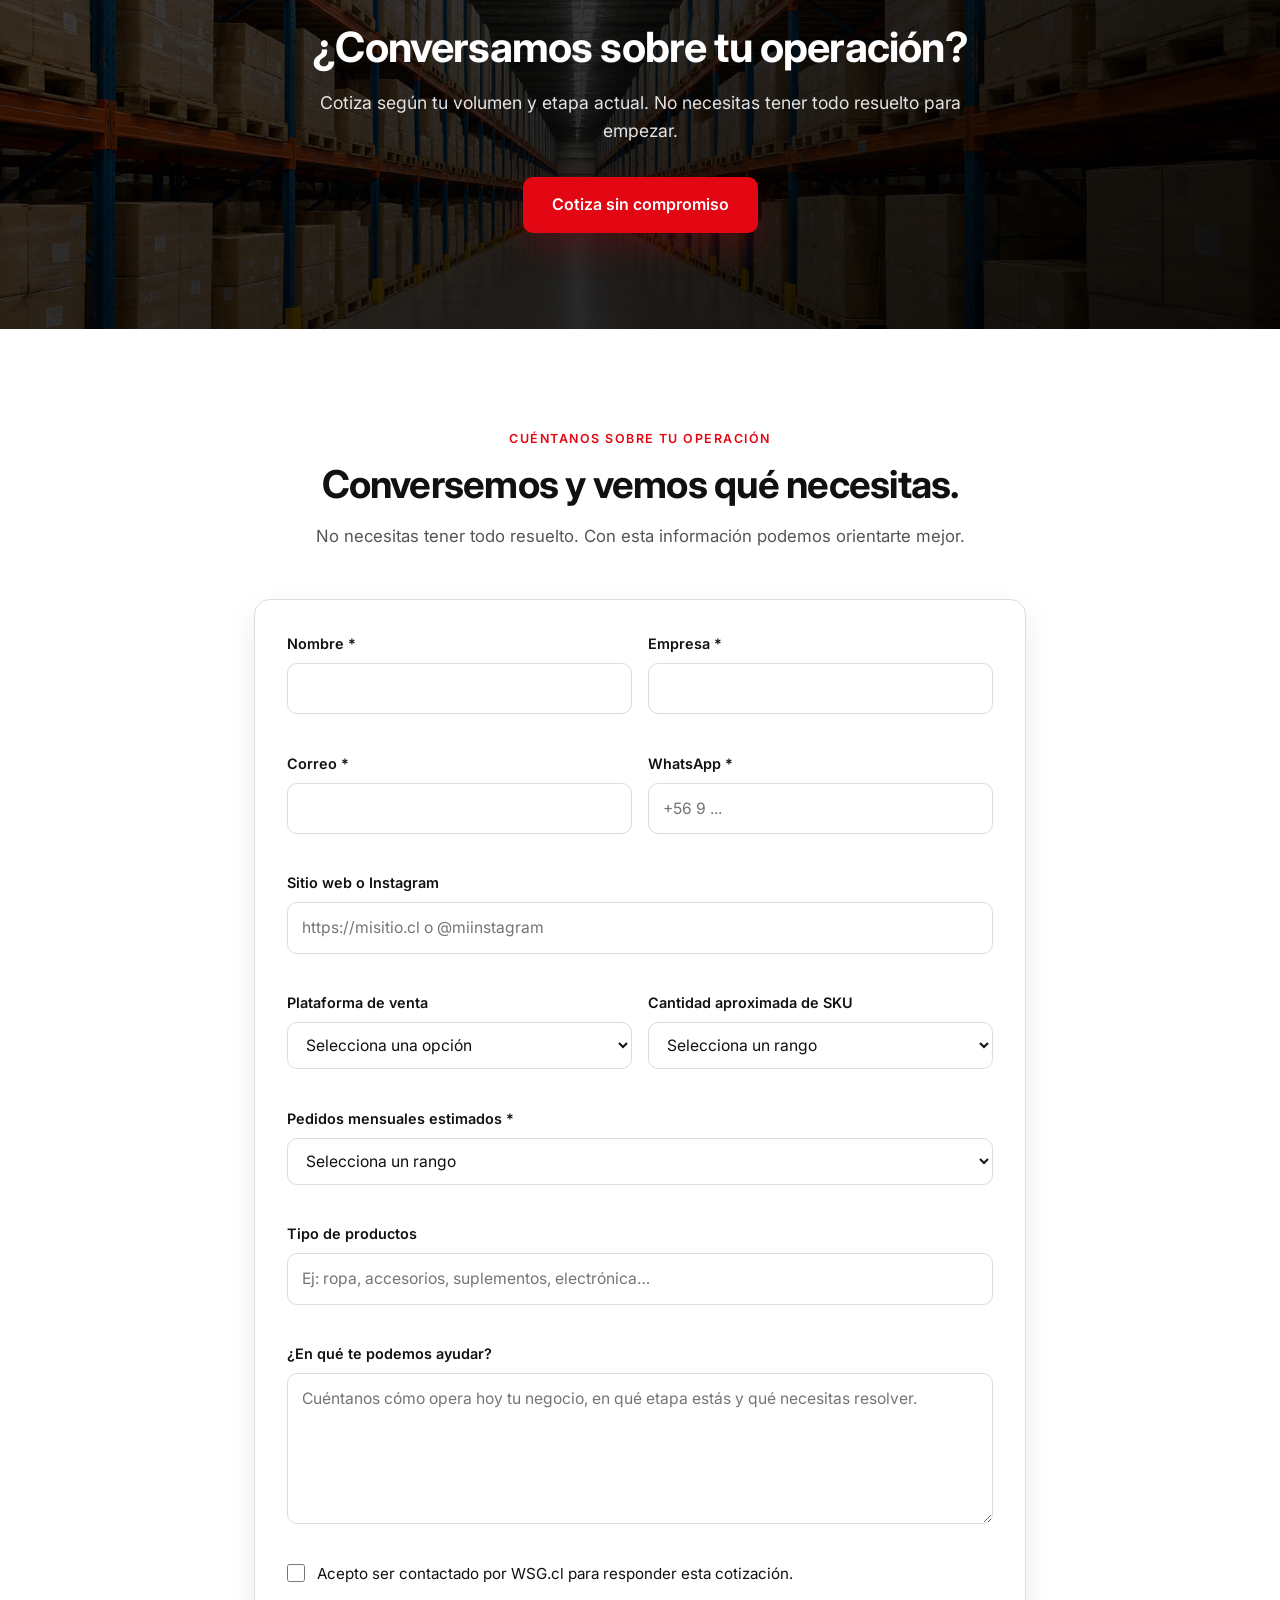
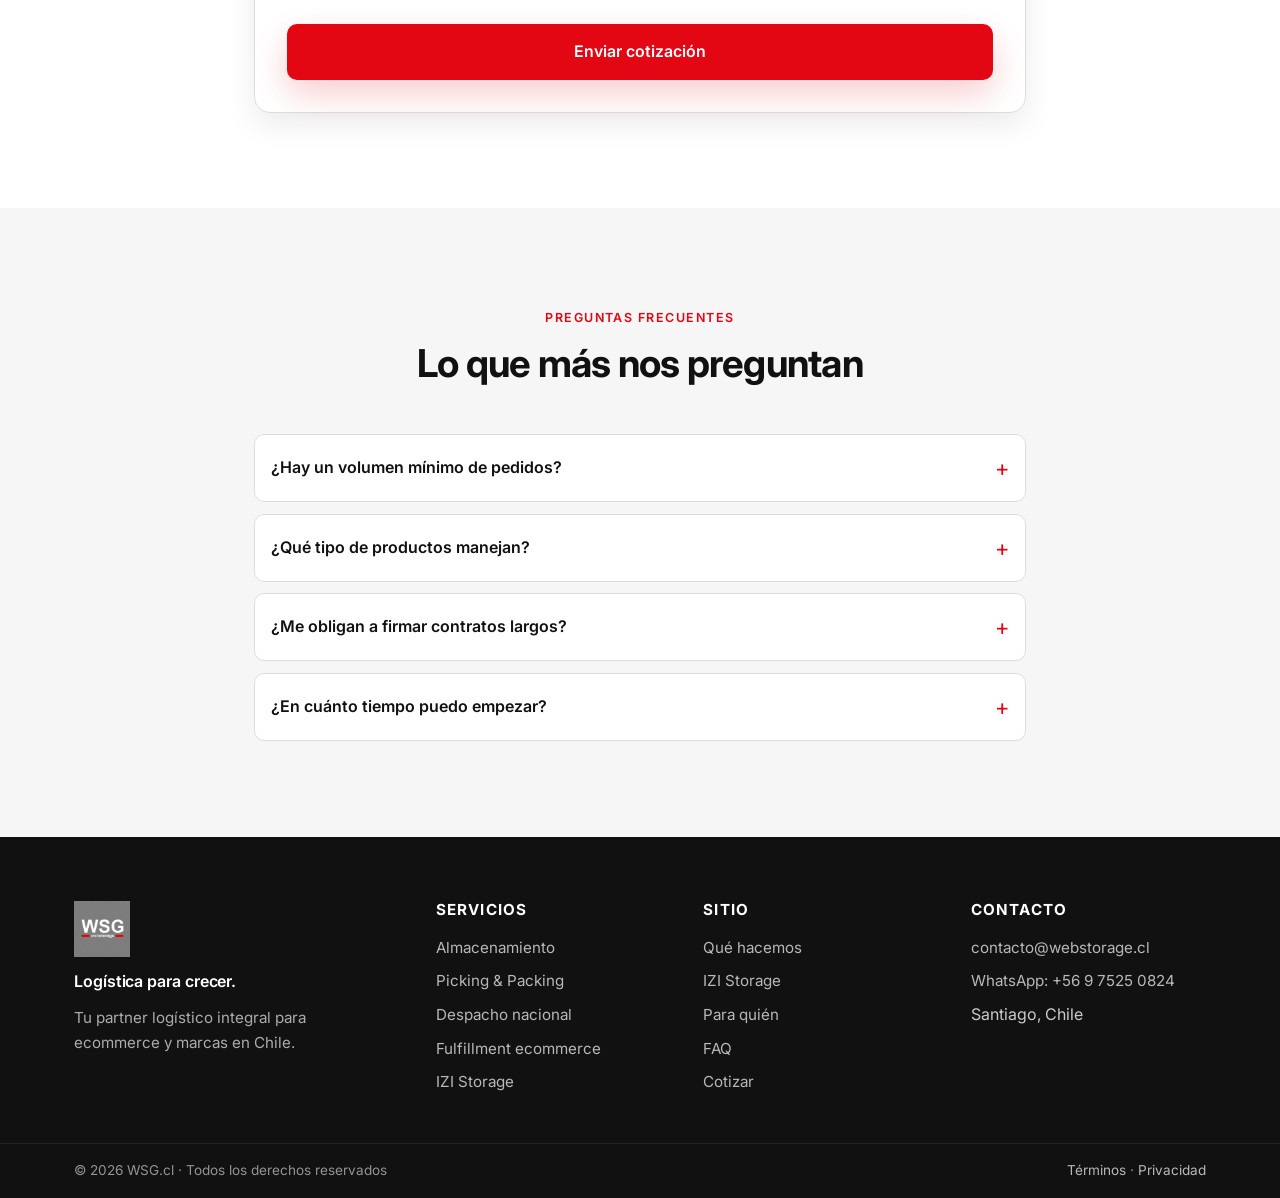
==== commit d20bd960: "feat: instalar GTM y eventos de conversion en Webstorage - GTM-T9X9MB: snippet en <head> (primer ele" ====
--- a/wsg-landing/index.html
+++ b/wsg-landing/index.html
@@ -1,6 +1,14 @@
 <!DOCTYPE html>
 <html lang="es">
 <head>
+  <!-- Google Tag Manager -->
+  <script>(function(w,d,s,l,i){w[l]=w[l]||[];w[l].push({'gtm.start':
+  new Date().getTime(),event:'gtm.js'});var f=d.getElementsByTagName(s)[0],
+  j=d.createElement(s),dl=l!='dataLayer'?'&l='+l:'';j.async=true;j.src=
+  'https://www.googletagmanager.com/gtm.js?id='+i+dl;f.parentNode.insertBefore(j,f);
+  })(window,document,'script','dataLayer','GTM-T9X9MB');</script>
+  <!-- End Google Tag Manager -->
+
   <meta charset="UTF-8" />
   <meta name="viewport" content="width=device-width, initial-scale=1.0" />
   <meta name="theme-color" content="#E30613" />
@@ -39,6 +47,10 @@
   <link rel="stylesheet" href="css/animations.css" />
 </head>
 <body>
+  <!-- Google Tag Manager (noscript) -->
+  <noscript><iframe src="https://www.googletagmanager.com/ns.html?id=GTM-T9X9MB"
+  height="0" width="0" style="display:none;visibility:hidden"></iframe></noscript>
+  <!-- End Google Tag Manager (noscript) -->
 
   <!-- Barra de progreso de scroll -->
   <div id="scroll-progress" class="scroll-progress" aria-hidden="true"></div>
@@ -519,5 +531,6 @@
   <script src="js/visual.js" defer></script>
   <script src="js/interactions.js" defer></script>
   <script src="js/forms.js" defer></script>
+  <script src="js/tracking.js" defer></script>
 </body>
 </html>
